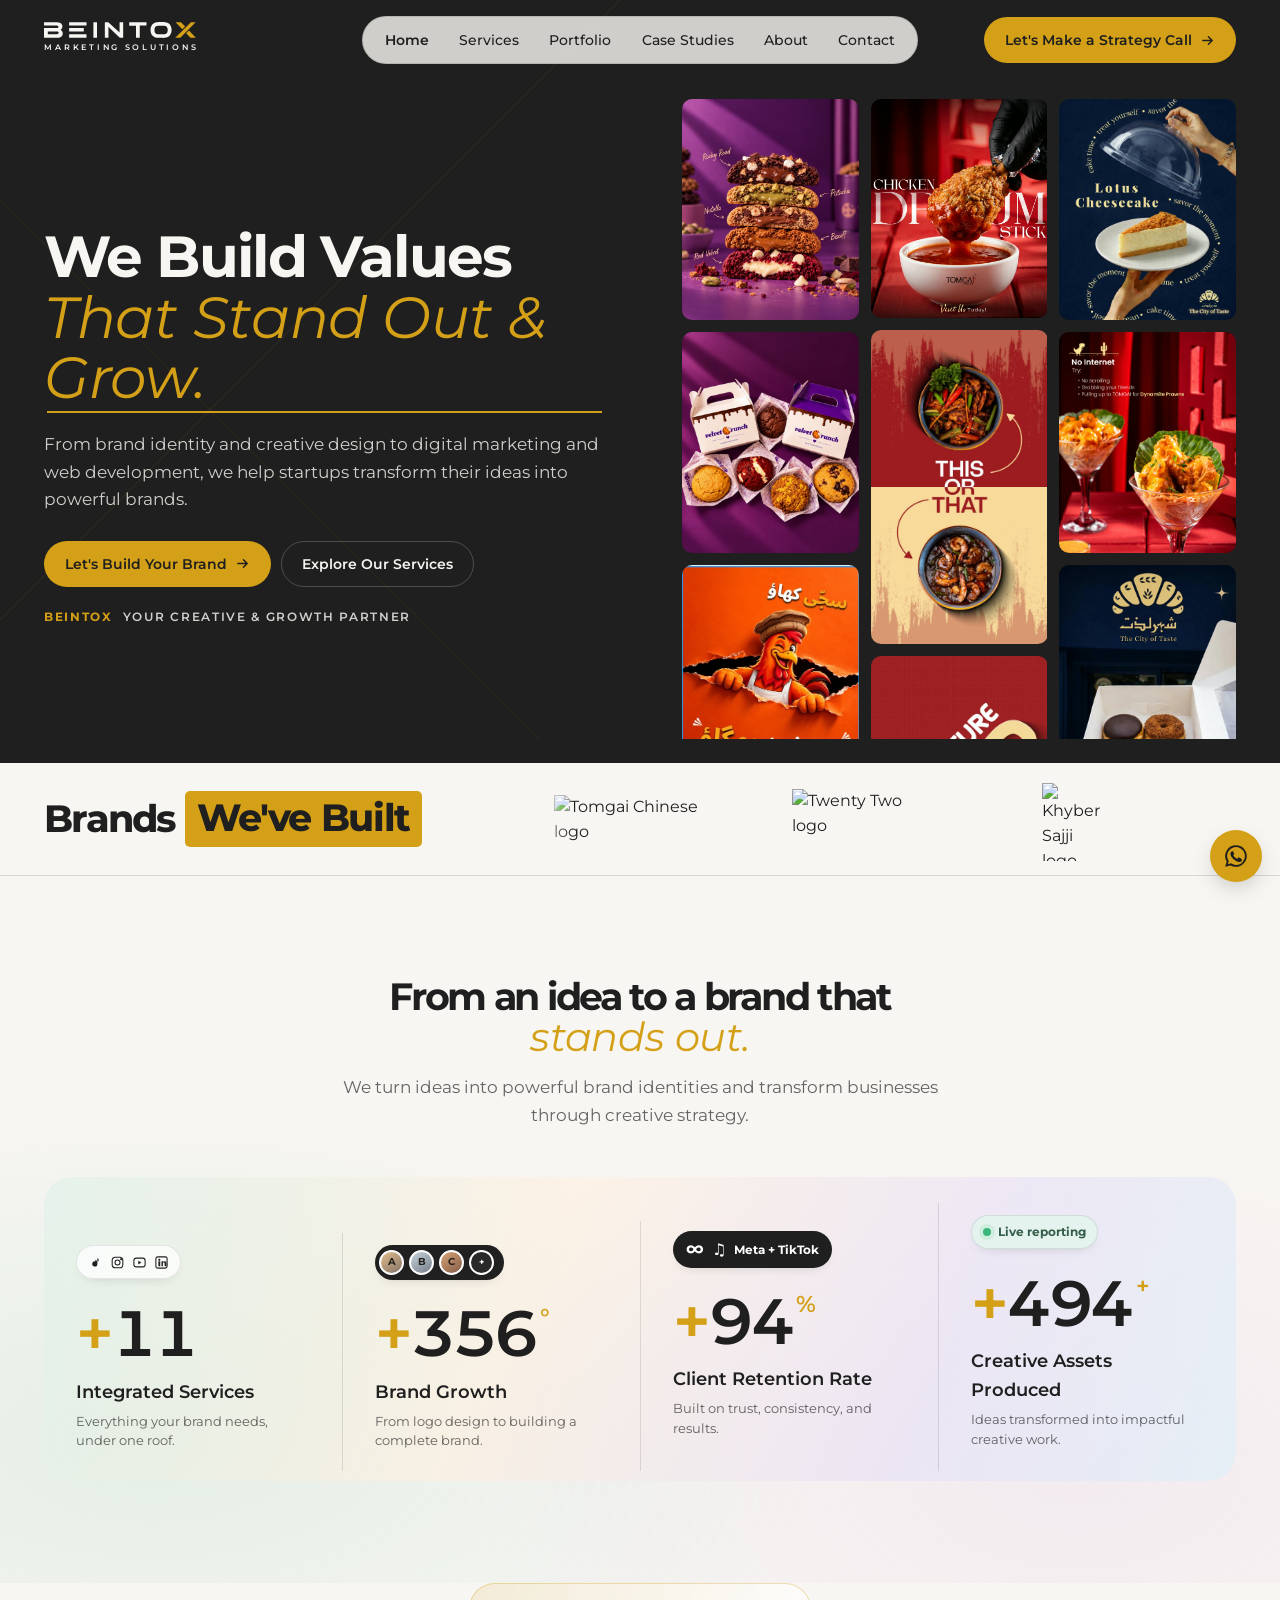
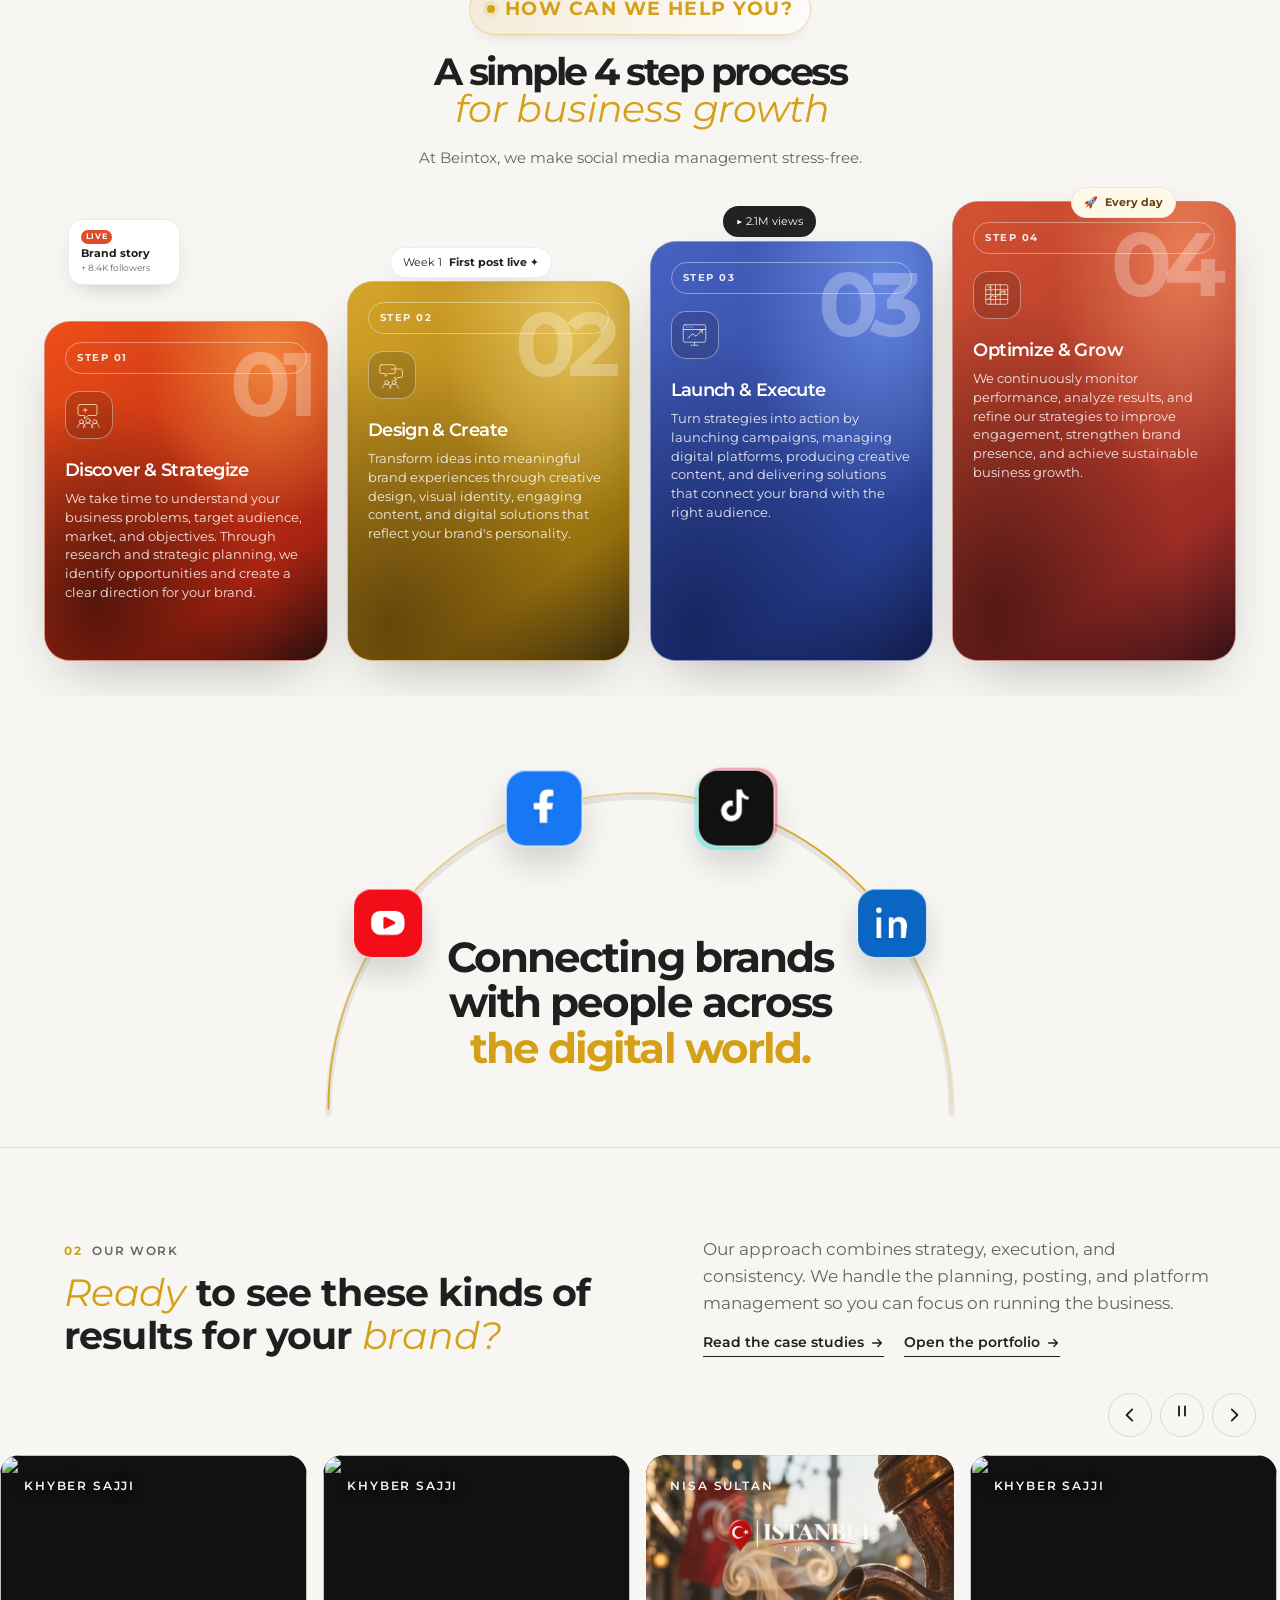
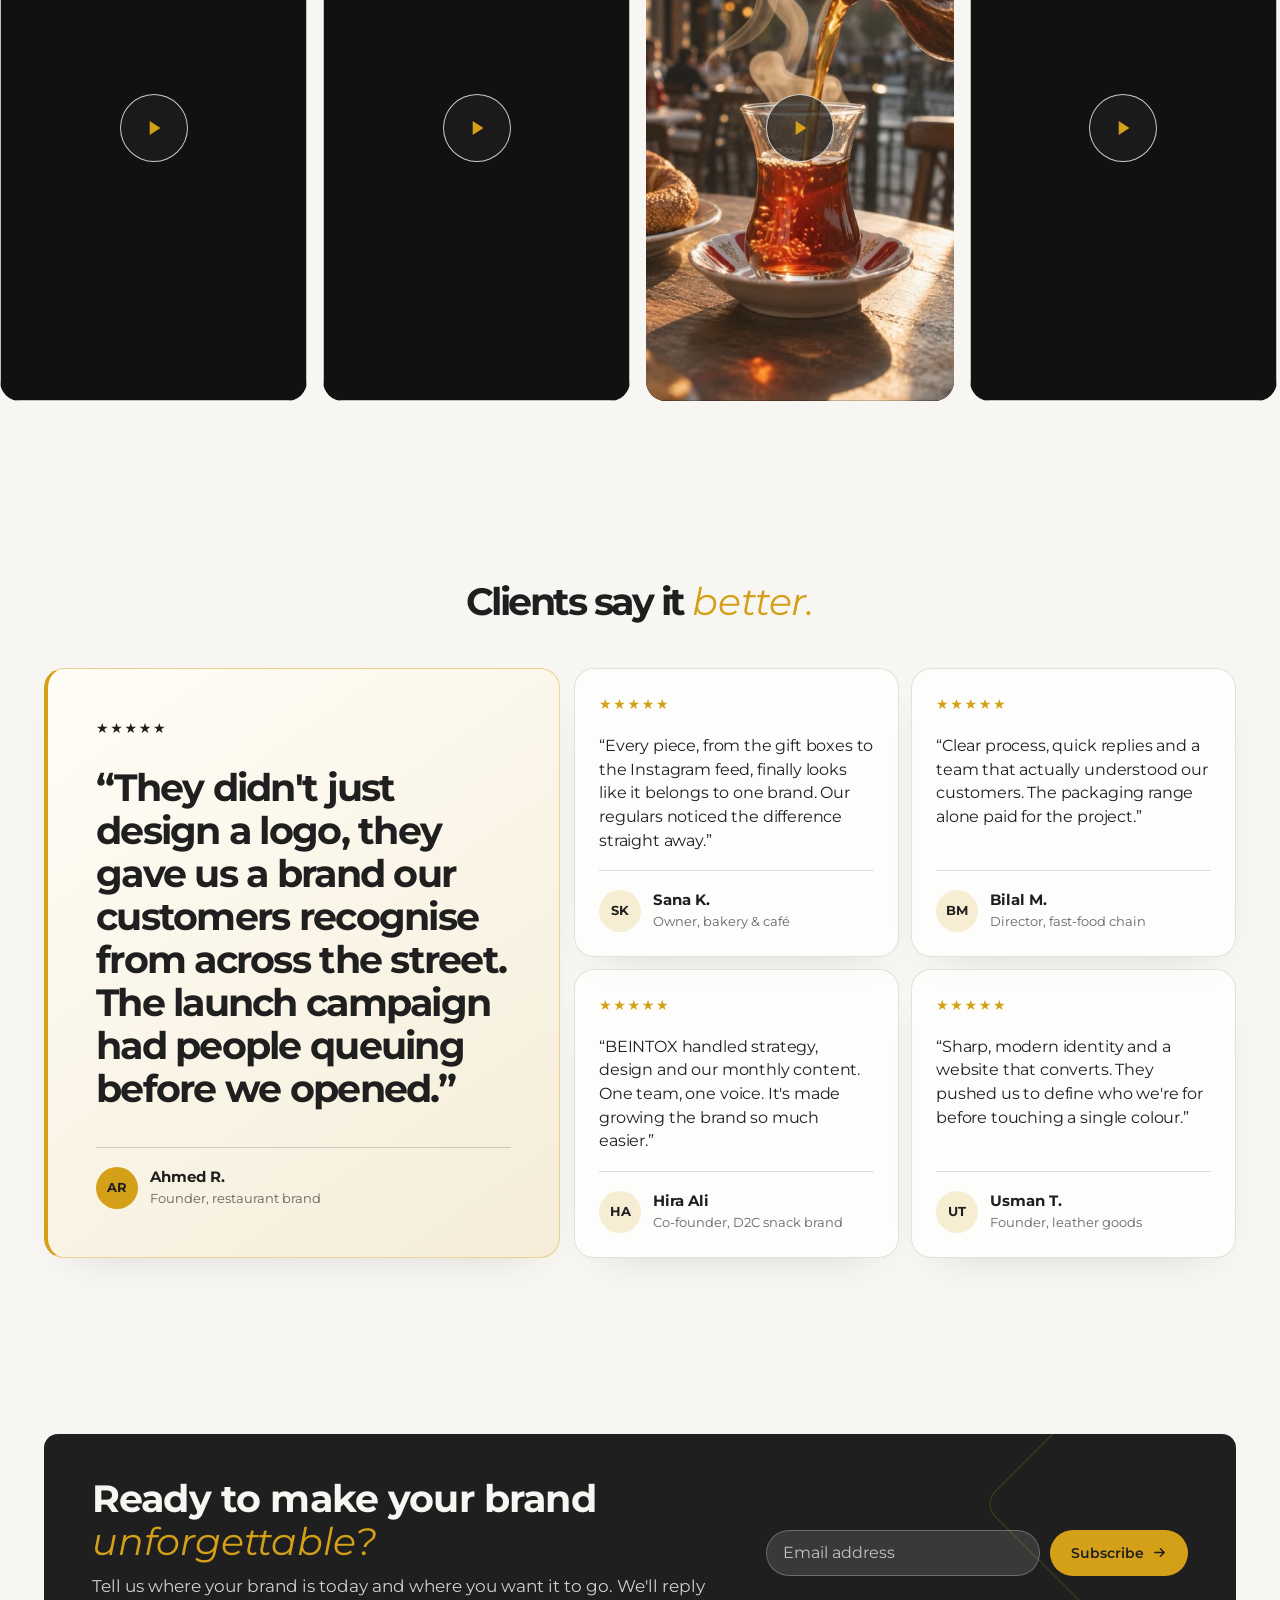
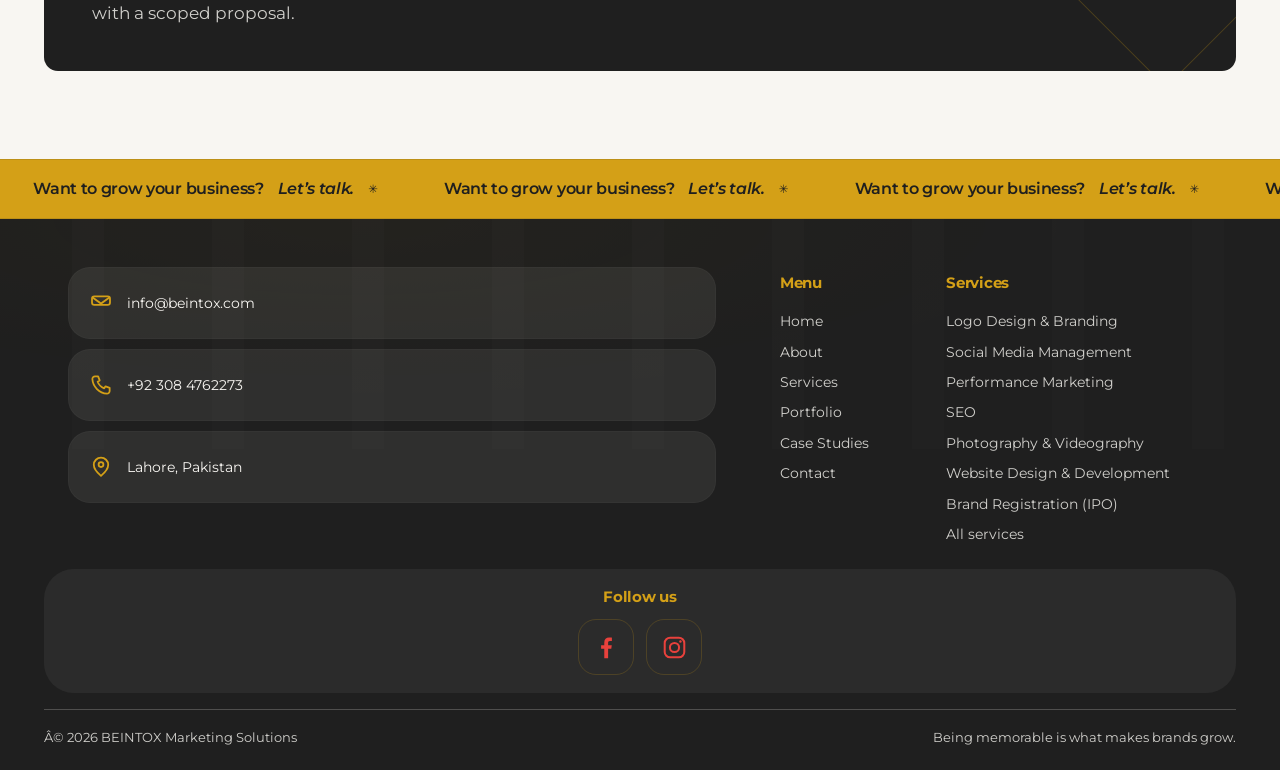
==== index.html @ c5acc2b5 "Align work reel heading and remove side clipping" ====
<!doctype html>
<html lang="en">
<head>
<meta charset="utf-8">
<meta name="viewport" content="width=device-width, initial-scale=1">
<title>BEINTOX: Branding &amp; Digital Marketing Agency | Social Media, SEO, Web</title>
<meta name="description" content="BEINTOX offers logo design and branding, social media management, performance marketing, SEO, photography and videography, website design and development, and brand registration.">
<meta name="theme-color" content="#1F1F1F">
<meta property="og:type" content="website">
<meta property="og:site_name" content="BEINTOX Marketing Solutions">
<meta property="og:title" content="BEINTOX: Branding &amp; Digital Marketing Agency | Social Media, SEO, Web">
<meta property="og:description" content="BEINTOX offers logo design and branding, social media management, performance marketing, SEO, photography and videography, website design and development, and brand registration.">
<meta name="twitter:card" content="summary_large_image">
<link rel="icon" href="assets/img/favicon.svg" type="image/svg+xml">
<link rel="preconnect" href="https://fonts.googleapis.com">
<link rel="preconnect" href="https://fonts.gstatic.com" crossorigin>
<link rel="stylesheet" href="https://fonts.googleapis.com/css2?family=Montserrat:wght@400;500;600;700&display=swap">
<link rel="stylesheet" href="assets/css/style.css?v=brands-heading-spacing-v1-testimonials-ivory-v1-work-reel-edge-v1">
<script>document.documentElement.classList.add("js")</script>
<script type="application/ld+json">{"@context": "https://schema.org", "@type": "ProfessionalService", "name": "BEINTOX Marketing Solutions", "description": "Logo design, social media management and digital marketing services.", "email": "info@beintox.com", "telephone": "+923084762273", "address": {"@type": "PostalAddress", "addressCountry": "PK"}, "sameAs": ["https://instagram.com/beintox"], "makesOffer": [{"@type": "Offer", "itemOffered": {"@type": "Service", "name": "Logo Design & Branding"}}, {"@type": "Offer", "itemOffered": {"@type": "Service", "name": "Social Media Management"}}, {"@type": "Offer", "itemOffered": {"@type": "Service", "name": "Performance Marketing"}}, {"@type": "Offer", "itemOffered": {"@type": "Service", "name": "SEO"}}, {"@type": "Offer", "itemOffered": {"@type": "Service", "name": "Photography & Videography"}}, {"@type": "Offer", "itemOffered": {"@type": "Service", "name": "Website Design & Development"}}, {"@type": "Offer", "itemOffered": {"@type": "Service", "name": "Brand Registration (IPO)"}}]}</script>
</head>
<body>
<svg width="0" height="0" style="position:absolute" aria-hidden="true"><defs><linearGradient id="bxg" x1="830" y1="100" x2="968" y2="0" gradientUnits="userSpaceOnUse"><stop offset="0" stop-color="#D4A017"/><stop offset=".35" stop-color="#D4A017"/><stop offset=".55" stop-color="#D4A017"/><stop offset="1" stop-color="#D4A017"/></linearGradient></defs></svg>
<a class="skip" href="#main">Skip to content</a>
<header class="nav"><div class="wrap">
  <a href="/" aria-label="BEINTOX home"><span class="logo logo--light"><svg viewBox="0 0 968 182" role="img" aria-label="BEINTOX Marketing Solutions"><g class="logo__adaptive"><path d="M87.84 76.57C86.23 76.99 84.54 77.25 82.88 77.25C64.01 77.3 45.14 77.29 26.27 77.29C25.73 77.29 25.19 77.18 24.34 77.08L24.34 59.9C25.91 59.9 27.26 59.9 28.61 59.9C46.09 59.89 63.56 59.86 81.04 59.9C83.25 59.91 85.51 60.15 87.67 60.62C91.83 61.54 93.62 64.47 93.72 68.55C93.83 72.71 91.94 75.52 87.84 76.57M107.12 50.43C106.96 50.33 106.96 49.96 106.84 49.58C107.18 49.25 107.56 48.86 107.96 48.5C123.17 35.01 119.78 12.41 100.94 4.82C95.02 2.43 88.18 1.47 81.74 1.38C55.86 1.01 29.97 1.23 4.08 1.24C2.85 1.24 1.62 1.37 .23 1.44L.23 22.39C1.58 22.46 2.54 22.56 3.51 22.56C27.99 22.52 52.48 22.45 76.97 22.46C80.16 22.46 83.41 22.63 86.55 23.2C90.55 23.93 92.46 26.76 92.4 30.75C92.35 34.71 90.44 37.44 86.4 38.18C84.09 38.6 81.69 38.79 79.33 38.8C54.57 38.86 29.8 38.86 5.03 38.88C3.41 38.88 1.78 38.88 .08 38.88L.08 100.76C1.53 100.85 2.76 100.98 3.98 100.98C30.98 100.99 57.99 101.01 84.99 100.93C88.47 100.92 92.02 100.7 95.41 100C107.05 97.61 115.95 91.79 118.73 79.43C121.47 67.22 117.75 57.4 107.12 50.43ZM785.91 64.32C783.36 71.67 778.25 76.97 770.45 77.26C754.13 77.86 737.76 77.87 721.44 77.33C713.34 77.05 707.86 71.85 705.28 64.1C702.41 55.48 702.44 46.72 705.09 38.12C707.83 29.22 714.92 24.19 725.14 23.76C731.99 23.47 738.85 23.71 745.71 23.71C752.56 23.7 759.43 23.45 766.27 23.76C777.64 24.28 784.7 30.45 786.98 41.57C788.55 49.22 788.49 56.86 785.91 64.32M812.63 48.09C811.81 21.2 797.61 4.33 771.46 1.73C754.31 .03 736.8 .61 719.54 1.65C705.45 2.51 693.58 9.06 685.86 21.59C678.95 32.8 677.73 45.21 678.72 57.94C680.58 81.75 694.94 97.44 718.55 100.47C727.34 101.6 736.4 100.65 745.34 100.65C745.34 100.75 745.34 100.84 745.34 100.94C753.58 100.94 761.86 101.41 770.07 100.85C791.03 99.41 806.2 87.07 810.75 67.59C812.23 61.28 812.83 54.58 812.63 48.09ZM481.19 66.45C479.88 65.39 479.11 64.84 478.42 64.21C456.71 44.25 435.01 24.27 413.27 4.34C411.96 3.15 410.39 1.48 408.88 1.42C401.81 1.11 394.72 1.28 387.48 1.28L387.48 100.68L410.51 100.68L410.51 30.58C412.94 32.85 414.64 34.43 416.32 36.03C438.05 56.79 459.77 77.56 481.52 98.3C482.6 99.33 483.93 100.77 485.19 100.82C491.54 101.08 497.91 100.94 504.27 100.94L504.27 1.59L481.19 1.59ZM542.62 23.15H585.75V100.81H609.78V22.93H652.61V1.53H542.62ZM159.89 77.56h110.59v23.06H159.89zM160.07 1.44h110.62v21.39H160.07zM314.61 1.47h23.1v99.22h-23.1zM160.05 38.44h93.35v21.6H160.05z" fill="currentColor"/><text class="logo__sub" x="2" y="178" textLength="964" lengthAdjust="spacing">MARKETING SOLUTIONS</text></g><path d="M835.75 99.75H868.25L965.75 1.5H935.75Z" fill="url(#bxg)"/><path d="M838.25 1.5H872L899.5 29.25L880.75 46.5Z" fill="url(#bxg)"/><path d="M905 71.5L923.25 54.25L967 99.75H933.25Z" fill="url(#bxg)"/></svg></span></a>
  <ul class="nav__links" id="nav-links"><li><a href="index.html" aria-current="page">Home</a></li><li><a href="services.html">Services</a></li><li><a href="portfolio.html">Portfolio</a></li><li><a href="case-studies.html">Case Studies</a></li><li><a href="about.html">About</a></li><li><a href="contact.html">Contact</a></li></ul>
  <a class="btn btn--gold nav__cta" href="contact.html">Let's Make a Strategy Call <svg viewBox="0 0 16 16" fill="none" aria-hidden="true"><path d="M3 8h10M9 4l4 4-4 4" stroke="currentColor" stroke-width="1.6" stroke-linecap="round" stroke-linejoin="round"/></svg></a>
  <button class="nav__toggle" type="button" aria-label="Menu" aria-expanded="false" aria-controls="nav-links"><svg viewBox="0 0 18 18" fill="none" aria-hidden="true"><path d="M2 5h14M2 9h14M2 13h14" stroke="currentColor" stroke-width="1.6" stroke-linecap="round"/></svg></button>
</div></header>
<main id="main">

<section class="hero"><div class="wrap">
  <div class="hero__copy">
    <h1 class="h1">We Build Values<br><em>That Stand Out &amp; Grow.</em></h1>
    <p class="lead">From brand identity and creative design to digital marketing and web development, we help startups transform their ideas into powerful brands.</p>
    <div class="btns"><a class="btn btn--gold rv" style="--i:3" href="contact.html">Let's Build Your Brand <svg viewBox="0 0 16 16" fill="none" aria-hidden="true"><path d="M3 8h10M9 4l4 4-4 4" stroke="currentColor" stroke-width="1.6" stroke-linecap="round" stroke-linejoin="round"/></svg></a><a class="btn btn--ghost" href="services.html">Explore Our Services</a></div>
    <span class="eyebrow hero__signature"><b>BEINTOX</b> Your creative &amp; growth partner</span>
  </div>
  <div class="hero__wall" aria-label="Creatives designed by BEINTOX"><div class="wall__col" style="--dur:64s"><div class="wall__track"><a class="wall__item" href="portfolio.html#tomgai"><img src="assets/img/tomgai/home-creative-01.jpg" alt="Tomgai creative by BEINTOX" width="1121" height="1402" fetchpriority="high" decoding="async"><span>Tomgai</span></a><a class="wall__item" href="portfolio.html#twenty-two"><img src="assets/img/twentytwo/home-creative-02.jpg" alt="Twenty Two creative by BEINTOX" width="1092" height="1364" fetchpriority="high" decoding="async"><span>Twenty Two</span></a><a class="wall__item" href="portfolio.html#shehar-e-lazzat"><img src="assets/img/shehar/home-creative-03.jpg" alt="Shehar-e-Lazzat creative by BEINTOX" width="442" height="555" fetchpriority="high" decoding="async"><span>Shehar-e-Lazzat</span></a><a class="wall__item" href="portfolio.html#khyber-sajji"><img src="assets/img/khyber/home-creative-04.jpg" alt="Khyber Sajji creative by BEINTOX" width="1254" height="1254" loading="lazy" decoding="async"><span>Khyber Sajji</span></a><a class="wall__item" href="portfolio.html#tomgai"><img src="assets/img/tomgai/home-creative-05.jpg" alt="Tomgai creative by BEINTOX" width="1280" height="1600" loading="lazy" decoding="async"><span>Tomgai</span></a><a class="wall__item" href="portfolio.html#twenty-two"><img src="assets/img/twentytwo/home-creative-06.jpg" alt="Twenty Two creative by BEINTOX" width="1280" height="1600" loading="lazy" decoding="async"><span>Twenty Two</span></a><a class="wall__item" href="portfolio.html#twenty-two"><img src="assets/img/twentytwo/home-creative-07.jpg" alt="Twenty Two creative by BEINTOX" width="1280" height="1600" loading="lazy" decoding="async"><span>Twenty Two</span></a><a class="wall__item" href="portfolio.html#khyber-sajji"><img src="assets/img/khyber/home-creative-08.jpg" alt="Khyber Sajji creative by BEINTOX" width="1600" height="1600" loading="lazy" decoding="async"><span>Khyber Sajji</span></a><a class="wall__item" href="portfolio.html#shehar-e-lazzat"><img src="assets/img/shehar/home-creative-09.jpg" alt="Shehar-e-Lazzat creative by BEINTOX" width="1280" height="1600" loading="lazy" decoding="async"><span>Shehar-e-Lazzat</span></a><a class="wall__item" href="portfolio.html#tomgai" tabindex="-1" aria-hidden="true"><img src="assets/img/tomgai/home-creative-01.jpg" alt="Tomgai creative by BEINTOX" width="1121" height="1402" loading="lazy" decoding="async"><span>Tomgai</span></a><a class="wall__item" href="portfolio.html#twenty-two" tabindex="-1" aria-hidden="true"><img src="assets/img/twentytwo/home-creative-02.jpg" alt="Twenty Two creative by BEINTOX" width="1092" height="1364" loading="lazy" decoding="async"><span>Twenty Two</span></a><a class="wall__item" href="portfolio.html#shehar-e-lazzat" tabindex="-1" aria-hidden="true"><img src="assets/img/shehar/home-creative-03.jpg" alt="Shehar-e-Lazzat creative by BEINTOX" width="442" height="555" loading="lazy" decoding="async"><span>Shehar-e-Lazzat</span></a><a class="wall__item" href="portfolio.html#khyber-sajji" tabindex="-1" aria-hidden="true"><img src="assets/img/khyber/home-creative-04.jpg" alt="Khyber Sajji creative by BEINTOX" width="1254" height="1254" loading="lazy" decoding="async"><span>Khyber Sajji</span></a><a class="wall__item" href="portfolio.html#tomgai" tabindex="-1" aria-hidden="true"><img src="assets/img/tomgai/home-creative-05.jpg" alt="Tomgai creative by BEINTOX" width="1280" height="1600" loading="lazy" decoding="async"><span>Tomgai</span></a><a class="wall__item" href="portfolio.html#twenty-two" tabindex="-1" aria-hidden="true"><img src="assets/img/twentytwo/home-creative-06.jpg" alt="Twenty Two creative by BEINTOX" width="1280" height="1600" loading="lazy" decoding="async"><span>Twenty Two</span></a><a class="wall__item" href="portfolio.html#twenty-two" tabindex="-1" aria-hidden="true"><img src="assets/img/twentytwo/home-creative-07.jpg" alt="Twenty Two creative by BEINTOX" width="1280" height="1600" loading="lazy" decoding="async"><span>Twenty Two</span></a><a class="wall__item" href="portfolio.html#khyber-sajji" tabindex="-1" aria-hidden="true"><img src="assets/img/khyber/home-creative-08.jpg" alt="Khyber Sajji creative by BEINTOX" width="1600" height="1600" loading="lazy" decoding="async"><span>Khyber Sajji</span></a><a class="wall__item" href="portfolio.html#shehar-e-lazzat" tabindex="-1" aria-hidden="true"><img src="assets/img/shehar/home-creative-09.jpg" alt="Shehar-e-Lazzat creative by BEINTOX" width="1280" height="1600" loading="lazy" decoding="async"><span>Shehar-e-Lazzat</span></a></div></div><div class="wall__col wall__col--down" style="--dur:76s"><div class="wall__track"><a class="wall__item" href="portfolio.html#tomgai"><img src="assets/img/tomgai/home-creative-10.jpg" alt="Tomgai creative by BEINTOX" width="1288" height="1598" fetchpriority="high" decoding="async"><span>Tomgai</span></a><a class="wall__item" href="portfolio.html#shehar-e-lazzat"><img src="assets/img/shehar/home-creative-11.jpg" alt="Shehar-e-Lazzat creative by BEINTOX" width="900" height="1600" fetchpriority="high" decoding="async"><span>Shehar-e-Lazzat</span></a><a class="wall__item" href="portfolio.html#khyber-sajji"><img src="assets/img/khyber/home-creative-12.jpg" alt="Khyber Sajji creative by BEINTOX" width="900" height="1599" fetchpriority="high" decoding="async"><span>Khyber Sajji</span></a><a class="wall__item" href="portfolio.html#khyber-sajji"><img src="assets/img/khyber/home-creative-13.jpg" alt="Khyber Sajji creative by BEINTOX" width="1279" height="1600" loading="lazy" decoding="async"><span>Khyber Sajji</span></a><a class="wall__item" href="portfolio.html#shehar-e-lazzat"><img src="assets/img/shehar/home-creative-14.jpg" alt="Shehar-e-Lazzat creative by BEINTOX" width="1279" height="1600" loading="lazy" decoding="async"><span>Shehar-e-Lazzat</span></a><a class="wall__item" href="portfolio.html#tomgai"><img src="assets/img/tomgai/home-creative-15.jpg" alt="Tomgai creative by BEINTOX" width="970" height="400" loading="lazy" decoding="async"><span>Tomgai</span></a><a class="wall__item" href="portfolio.html#twenty-two"><img src="assets/img/twentytwo/home-creative-16.jpg" alt="Twenty Two creative by BEINTOX" width="853" height="1280" loading="lazy" decoding="async"><span>Twenty Two</span></a><a class="wall__item" href="portfolio.html#khyber-sajji"><img src="assets/img/khyber/home-creative-17.jpg" alt="Khyber Sajji creative by BEINTOX" width="1024" height="1280" loading="lazy" decoding="async"><span>Khyber Sajji</span></a><a class="wall__item" href="portfolio.html#shehar-e-lazzat"><img src="assets/img/shehar/home-creative-18.jpg" alt="Shehar-e-Lazzat creative by BEINTOX" width="1024" height="1280" loading="lazy" decoding="async"><span>Shehar-e-Lazzat</span></a><a class="wall__item" href="portfolio.html#tomgai" tabindex="-1" aria-hidden="true"><img src="assets/img/tomgai/home-creative-10.jpg" alt="Tomgai creative by BEINTOX" width="1288" height="1598" loading="lazy" decoding="async"><span>Tomgai</span></a><a class="wall__item" href="portfolio.html#shehar-e-lazzat" tabindex="-1" aria-hidden="true"><img src="assets/img/shehar/home-creative-11.jpg" alt="Shehar-e-Lazzat creative by BEINTOX" width="900" height="1600" loading="lazy" decoding="async"><span>Shehar-e-Lazzat</span></a><a class="wall__item" href="portfolio.html#khyber-sajji" tabindex="-1" aria-hidden="true"><img src="assets/img/khyber/home-creative-12.jpg" alt="Khyber Sajji creative by BEINTOX" width="900" height="1599" loading="lazy" decoding="async"><span>Khyber Sajji</span></a><a class="wall__item" href="portfolio.html#khyber-sajji" tabindex="-1" aria-hidden="true"><img src="assets/img/khyber/home-creative-13.jpg" alt="Khyber Sajji creative by BEINTOX" width="1279" height="1600" loading="lazy" decoding="async"><span>Khyber Sajji</span></a><a class="wall__item" href="portfolio.html#shehar-e-lazzat" tabindex="-1" aria-hidden="true"><img src="assets/img/shehar/home-creative-14.jpg" alt="Shehar-e-Lazzat creative by BEINTOX" width="1279" height="1600" loading="lazy" decoding="async"><span>Shehar-e-Lazzat</span></a><a class="wall__item" href="portfolio.html#tomgai" tabindex="-1" aria-hidden="true"><img src="assets/img/tomgai/home-creative-15.jpg" alt="Tomgai creative by BEINTOX" width="970" height="400" loading="lazy" decoding="async"><span>Tomgai</span></a><a class="wall__item" href="portfolio.html#twenty-two" tabindex="-1" aria-hidden="true"><img src="assets/img/twentytwo/home-creative-16.jpg" alt="Twenty Two creative by BEINTOX" width="853" height="1280" loading="lazy" decoding="async"><span>Twenty Two</span></a><a class="wall__item" href="portfolio.html#khyber-sajji" tabindex="-1" aria-hidden="true"><img src="assets/img/khyber/home-creative-17.jpg" alt="Khyber Sajji creative by BEINTOX" width="1024" height="1280" loading="lazy" decoding="async"><span>Khyber Sajji</span></a><a class="wall__item" href="portfolio.html#shehar-e-lazzat" tabindex="-1" aria-hidden="true"><img src="assets/img/shehar/home-creative-18.jpg" alt="Shehar-e-Lazzat creative by BEINTOX" width="1024" height="1280" loading="lazy" decoding="async"><span>Shehar-e-Lazzat</span></a></div></div><div class="wall__col" style="--dur:58s"><div class="wall__track"><a class="wall__item" href="portfolio.html#tomgai"><img src="assets/img/tomgai/home-creative-19.jpg" alt="Tomgai creative by BEINTOX" width="1024" height="1280" fetchpriority="high" decoding="async"><span>Tomgai</span></a><a class="wall__item" href="portfolio.html#tomgai"><img src="assets/img/tomgai/home-creative-20.jpg" alt="Tomgai creative by BEINTOX" width="1024" height="1280" fetchpriority="high" decoding="async"><span>Tomgai</span></a><a class="wall__item" href="portfolio.html#twenty-two"><img src="assets/img/twentytwo/home-creative-21.jpg" alt="Twenty Two creative by BEINTOX" width="1024" height="1280" fetchpriority="high" decoding="async"><span>Twenty Two</span></a><a class="wall__item" href="portfolio.html#shehar-e-lazzat"><img src="assets/img/shehar/home-creative-22.jpg" alt="Shehar-e-Lazzat creative by BEINTOX" width="1024" height="1279" loading="lazy" decoding="async"><span>Shehar-e-Lazzat</span></a><a class="wall__item" href="portfolio.html#khyber-sajji"><img src="assets/img/khyber/home-creative-23.jpg" alt="Khyber Sajji creative by BEINTOX" width="1024" height="1280" loading="lazy" decoding="async"><span>Khyber Sajji</span></a><a class="wall__item" href="portfolio.html#tomgai"><img src="assets/img/tomgai/home-creative-24.jpg" alt="Tomgai creative by BEINTOX" width="1080" height="1350" loading="lazy" decoding="async"><span>Tomgai</span></a><a class="wall__item" href="portfolio.html#twenty-two"><img src="assets/img/twentytwo/home-creative-25.jpg" alt="Twenty Two creative by BEINTOX" width="1600" height="709" loading="lazy" decoding="async"><span>Twenty Two</span></a><a class="wall__item" href="portfolio.html#twenty-two"><img src="assets/img/twentytwo/home-creative-26.jpg" alt="Twenty Two creative by BEINTOX" width="1024" height="1536" loading="lazy" decoding="async"><span>Twenty Two</span></a><a class="wall__item" href="portfolio.html#tomgai" tabindex="-1" aria-hidden="true"><img src="assets/img/tomgai/home-creative-19.jpg" alt="Tomgai creative by BEINTOX" width="1024" height="1280" loading="lazy" decoding="async"><span>Tomgai</span></a><a class="wall__item" href="portfolio.html#tomgai" tabindex="-1" aria-hidden="true"><img src="assets/img/tomgai/home-creative-20.jpg" alt="Tomgai creative by BEINTOX" width="1024" height="1280" loading="lazy" decoding="async"><span>Tomgai</span></a><a class="wall__item" href="portfolio.html#twenty-two" tabindex="-1" aria-hidden="true"><img src="assets/img/twentytwo/home-creative-21.jpg" alt="Twenty Two creative by BEINTOX" width="1024" height="1280" loading="lazy" decoding="async"><span>Twenty Two</span></a><a class="wall__item" href="portfolio.html#shehar-e-lazzat" tabindex="-1" aria-hidden="true"><img src="assets/img/shehar/home-creative-22.jpg" alt="Shehar-e-Lazzat creative by BEINTOX" width="1024" height="1279" loading="lazy" decoding="async"><span>Shehar-e-Lazzat</span></a><a class="wall__item" href="portfolio.html#khyber-sajji" tabindex="-1" aria-hidden="true"><img src="assets/img/khyber/home-creative-23.jpg" alt="Khyber Sajji creative by BEINTOX" width="1024" height="1280" loading="lazy" decoding="async"><span>Khyber Sajji</span></a><a class="wall__item" href="portfolio.html#tomgai" tabindex="-1" aria-hidden="true"><img src="assets/img/tomgai/home-creative-24.jpg" alt="Tomgai creative by BEINTOX" width="1080" height="1350" loading="lazy" decoding="async"><span>Tomgai</span></a><a class="wall__item" href="portfolio.html#twenty-two" tabindex="-1" aria-hidden="true"><img src="assets/img/twentytwo/home-creative-25.jpg" alt="Twenty Two creative by BEINTOX" width="1600" height="709" loading="lazy" decoding="async"><span>Twenty Two</span></a><a class="wall__item" href="portfolio.html#twenty-two" tabindex="-1" aria-hidden="true"><img src="assets/img/twentytwo/home-creative-26.jpg" alt="Twenty Two creative by BEINTOX" width="1024" height="1536" loading="lazy" decoding="async"><span>Twenty Two</span></a></div></div></div>
</div></section>

<section class="clients" aria-label="Clients"><div class="wrap">
  <h2 class="clients__label"><span>Brands</span><strong>We've Built</strong></h2>
  <div class="marquee"><div class="marquee__track"><a href="portfolio.html#tomgai" class="logo-s" aria-label="Tomgai Chinese"><img src="assets/img/logos/tomgai.png" alt="Tomgai Chinese logo" width="891" height="263" loading="lazy" decoding="async"></a><a href="portfolio.html#twenty-two" class="logo-s" aria-label="Twenty Two"><img src="assets/img/logos/twentytwo.png" alt="Twenty Two logo" width="753" height="364" loading="lazy" decoding="async"></a><a href="portfolio.html#khyber-sajji" class="logo-l" aria-label="Khyber Sajji"><img src="assets/img/logos/khyber.png" alt="Khyber Sajji logo" width="562" height="682" loading="lazy" decoding="async"></a><a href="portfolio.html#shehar-e-lazzat" class="logo-l" aria-label="Shehar-e-Lazzat"><img src="assets/img/logos/shehar.png" alt="Shehar-e-Lazzat logo" width="707" height="631" loading="lazy" decoding="async"></a><span class="logo-xl" role="img" aria-label="Velvet Crunch"><img src="assets/img/logos/velvetcrunch.png" alt="Velvet Crunch logo" width="700" height="699" loading="lazy" decoding="async"></span><span class="logo-l" role="img" aria-label="Leatherifyy"><img src="assets/img/logos/leatherifyy.png" alt="Leatherifyy logo" width="800" height="501" loading="lazy" decoding="async"></span><a href="portfolio.html#tomgai" class="logo-s" aria-label="Tomgai Chinese"><img src="assets/img/logos/tomgai.png" alt="Tomgai Chinese logo" width="891" height="263" loading="lazy" decoding="async"></a><a href="portfolio.html#twenty-two" class="logo-s" aria-label="Twenty Two"><img src="assets/img/logos/twentytwo.png" alt="Twenty Two logo" width="753" height="364" loading="lazy" decoding="async"></a><a href="portfolio.html#khyber-sajji" class="logo-l" aria-label="Khyber Sajji"><img src="assets/img/logos/khyber.png" alt="Khyber Sajji logo" width="562" height="682" loading="lazy" decoding="async"></a><a href="portfolio.html#shehar-e-lazzat" class="logo-l" aria-label="Shehar-e-Lazzat"><img src="assets/img/logos/shehar.png" alt="Shehar-e-Lazzat logo" width="707" height="631" loading="lazy" decoding="async"></a><span class="logo-xl" role="img" aria-label="Velvet Crunch"><img src="assets/img/logos/velvetcrunch.png" alt="Velvet Crunch logo" width="700" height="699" loading="lazy" decoding="async"></span><span class="logo-l" role="img" aria-label="Leatherifyy"><img src="assets/img/logos/leatherifyy.png" alt="Leatherifyy logo" width="800" height="501" loading="lazy" decoding="async"></span><a tabindex="-1" aria-hidden="true" href="portfolio.html#tomgai" class="logo-s" aria-label="Tomgai Chinese"><img src="assets/img/logos/tomgai.png" alt="Tomgai Chinese logo" width="891" height="263" loading="lazy" decoding="async"></a><a tabindex="-1" aria-hidden="true" href="portfolio.html#twenty-two" class="logo-s" aria-label="Twenty Two"><img src="assets/img/logos/twentytwo.png" alt="Twenty Two logo" width="753" height="364" loading="lazy" decoding="async"></a><a tabindex="-1" aria-hidden="true" href="portfolio.html#khyber-sajji" class="logo-l" aria-label="Khyber Sajji"><img src="assets/img/logos/khyber.png" alt="Khyber Sajji logo" width="562" height="682" loading="lazy" decoding="async"></a><a tabindex="-1" aria-hidden="true" href="portfolio.html#shehar-e-lazzat" class="logo-l" aria-label="Shehar-e-Lazzat"><img src="assets/img/logos/shehar.png" alt="Shehar-e-Lazzat logo" width="707" height="631" loading="lazy" decoding="async"></a><span class="logo-xl" aria-hidden="true" aria-label="Velvet Crunch"><img src="assets/img/logos/velvetcrunch.png" alt="Velvet Crunch logo" width="700" height="699" loading="lazy" decoding="async"></span><span class="logo-l" aria-hidden="true" aria-label="Leatherifyy"><img src="assets/img/logos/leatherifyy.png" alt="Leatherifyy logo" width="800" height="501" loading="lazy" decoding="async"></span><a tabindex="-1" aria-hidden="true" href="portfolio.html#tomgai" class="logo-s" aria-label="Tomgai Chinese"><img src="assets/img/logos/tomgai.png" alt="Tomgai Chinese logo" width="891" height="263" loading="lazy" decoding="async"></a><a tabindex="-1" aria-hidden="true" href="portfolio.html#twenty-two" class="logo-s" aria-label="Twenty Two"><img src="assets/img/logos/twentytwo.png" alt="Twenty Two logo" width="753" height="364" loading="lazy" decoding="async"></a><a tabindex="-1" aria-hidden="true" href="portfolio.html#khyber-sajji" class="logo-l" aria-label="Khyber Sajji"><img src="assets/img/logos/khyber.png" alt="Khyber Sajji logo" width="562" height="682" loading="lazy" decoding="async"></a><a tabindex="-1" aria-hidden="true" href="portfolio.html#shehar-e-lazzat" class="logo-l" aria-label="Shehar-e-Lazzat"><img src="assets/img/logos/shehar.png" alt="Shehar-e-Lazzat logo" width="707" height="631" loading="lazy" decoding="async"></a><span class="logo-xl" aria-hidden="true" aria-label="Velvet Crunch"><img src="assets/img/logos/velvetcrunch.png" alt="Velvet Crunch logo" width="700" height="699" loading="lazy" decoding="async"></span><span class="logo-l" aria-hidden="true" aria-label="Leatherifyy"><img src="assets/img/logos/leatherifyy.png" alt="Leatherifyy logo" width="800" height="501" loading="lazy" decoding="async"></span></div></div>
</div></section>

<section class="kband"><div class="wrap">
  <div class="kband__intro">
    <h2 class="h2 rv" style="--i:0"><span class="kband__headline-main">From an idea to a brand that</span><em>stands out.</em></h2>
    <p class="lead rv" style="--i:1">We turn ideas into powerful brand identities and transform businesses through creative strategy.</p>
  </div>
  <div class="kpis" aria-label="BEINTOX results">
    <article class="kpi rv" style="--i:0"><div class="kpi__meta"><span class="kpi-badge kpi-badge--social" aria-label="TikTok, Instagram, YouTube and LinkedIn"><svg viewBox="0 0 24 24" aria-hidden="true"><path d="M15 3v11.2a4.1 4.1 0 1 1-3.2-4V7.1c1.1 1.6 2.7 2.6 5.2 2.8V6.5c-1.2-.3-2-1.2-2-2.4V3Z"/></svg><svg viewBox="0 0 24 24" aria-hidden="true"><rect x="3.5" y="3.5" width="17" height="17" rx="5"/><circle cx="12" cy="12" r="4"/><circle cx="17.7" cy="6.8" r=".8" class="fill"/></svg><svg viewBox="0 0 24 24" aria-hidden="true"><rect x="3" y="5" width="18" height="14" rx="4"/><path class="fill" d="m10 9 5 3-5 3z"/></svg><svg viewBox="0 0 24 24" aria-hidden="true"><rect x="3" y="3" width="18" height="18" rx="3"/><path class="fill" d="M7 10h3v8H7zm1.5-4a1.7 1.7 0 1 0 0 3.4 1.7 1.7 0 0 0 0-3.4M12 10h3v1.1c.5-.8 1.3-1.3 2.4-1.3 2.1 0 2.6 1.4 2.6 3.4V18h-3v-4.2c0-1-.1-1.8-1.2-1.8s-1.5.8-1.5 1.8V18H12z"/></svg></span></div><strong class="kpi__number"><span class="kpi__prefix">+</span><span data-count="11">11</span></strong><h3>Integrated Services</h3><p>Everything your brand needs, under one roof.</p></article>
    <article class="kpi rv" style="--i:1"><div class="kpi__meta"><span class="kpi-badge kpi-badge--people" aria-label="Brand growth"><i>A</i><i>B</i><i>C</i><b>+</b></span></div><strong class="kpi__number"><span class="kpi__prefix">+</span><span data-count="360">360</span><sup>&deg;</sup></strong><h3>Brand Growth</h3><p>From logo design to building a complete brand.</p></article>
    <article class="kpi rv" style="--i:2"><div class="kpi__meta"><span class="kpi-badge kpi-badge--platforms"><span class="kpi-badge__meta">&infin;</span><span class="kpi-badge__tiktok">&#9835;</span><b>Meta + TikTok</b></span></div><strong class="kpi__number"><span class="kpi__prefix">+</span><span data-count="95">95</span><sup>%</sup></strong><h3>Client Retention Rate</h3><p>Built on trust, consistency, and results.</p></article>
    <article class="kpi rv" style="--i:3"><div class="kpi__meta"><span class="kpi-badge kpi-badge--live"><i></i><b>Live reporting</b></span></div><strong class="kpi__number"><span class="kpi__prefix">+</span><span data-count="500">500</span><sup>+</sup></strong><h3>Creative Assets Produced</h3><p>Ideas transformed into impactful creative work.</p></article>
  </div>
</div></section>

<section class="sec home-process" aria-labelledby="home-process-title"><div class="wrap">
  <div class="home-process__intro">
    <span class="eyebrow home-process__eyebrow"><b>How can we help you?</b></span>
    <h2 class="h2" id="home-process-title"><span>A simple 4 step process</span><em>for business growth</em></h2>
    <p class="lead">At Beintox, we make social media management stress-free.</p>
  </div>
  <div class="process-stack" aria-label="Four-step process">
    <div class="process-stack__decor" aria-hidden="true"><span class="process-float process-float--preview"><i>LIVE</i><b>Brand story</b><small>&uarr; 8.4K followers</small></span><span class="process-float process-float--week">Week 1 <b>First post live &#10022;</b></span><span class="process-float process-float--views">&#9654; 2.1M views</span><span class="process-float process-float--rocket">&#128640; <b>Every day</b></span></div>
    <ol class="process-stack__deck">
      <li class="process-card is-current" data-process-step="0" aria-hidden="false"><span class="process-card__number" aria-hidden="true">01</span><span class="process-card__label">Step 01</span><span class="process-card__icon" aria-hidden="true"><svg viewBox="0 0 128 128"><path class="icon-accent" d="M28 22h60a8 8 0 0 1 8 8v28a8 8 0 0 1-8 8H61L46 78V66H28a8 8 0 0 1-8-8V30a8 8 0 0 1 8-8Z"/><path class="icon-accent" d="M49 36v16M41 44h16"/><circle class="icon-muted" cx="34" cy="91" r="8"/><circle class="icon-muted" cx="60" cy="87" r="9"/><circle class="icon-muted" cx="87" cy="91" r="8"/><path class="icon-muted" d="M19 113c1-11 7-16 15-16s14 5 15 16M41 116c1-13 8-20 19-20s18 7 19 20M75 113c1-11 7-16 15-16s14 5 15 16"/></svg></span><h3>Discover &amp; Strategize</h3><p>We take time to understand your business problems, target audience, market, and objectives. Through research and strategic planning, we identify opportunities and create a clear direction for your brand.</p><span class="process-card__micro" aria-hidden="true">Week 1 &middot; Audit</span></li>
      <li class="process-card" data-process-step="1" aria-hidden="false"><span class="process-card__number" aria-hidden="true">02</span><span class="process-card__label">Step 02</span><span class="process-card__icon" aria-hidden="true"><svg viewBox="0 0 128 128"><path class="icon-accent" d="M22 23h48a7 7 0 0 1 7 7v21a7 7 0 0 1-7 7H49L37 69V58H22a7 7 0 0 1-7-7V30a7 7 0 0 1 7-7ZM61 40h38a7 7 0 0 1 7 7v20a7 7 0 0 1-7 7H88L77 84V74h-4"/><circle class="icon-muted" cx="43" cy="94" r="8"/><circle class="icon-muted" cx="72" cy="94" r="8"/><path class="icon-muted" d="M26 116c1-11 7-16 17-16s16 5 17 16M55 116c1-11 7-16 17-16s16 5 17 16"/></svg></span><h3>Design &amp; Create</h3><p>Transform ideas into meaningful brand experiences through creative design, visual identity, engaging content, and digital solutions that reflect your brand's personality.</p><span class="process-card__micro" aria-hidden="true">&#10022; Concept approved</span></li>
      <li class="process-card" data-process-step="2" aria-hidden="false"><span class="process-card__number" aria-hidden="true">03</span><span class="process-card__label">Step 03</span><span class="process-card__icon" aria-hidden="true"><svg viewBox="0 0 128 128"><rect class="icon-muted" x="17" y="23" width="90" height="70" rx="8"/><path class="icon-accent" d="M17 42h90M31 32h1M41 32h1M52 32h1M36 76l18-17 14 10 25-25M81 44h12v12"/><path class="icon-muted" d="M48 105h28M62 93v12"/></svg></span><h3>Launch &amp; Execute</h3><p>Turn strategies into action by launching campaigns, managing digital platforms, producing creative content, and delivering solutions that connect your brand with the right audience.</p><span class="process-card__micro" aria-hidden="true">&#8599; Campaign live</span></li>
      <li class="process-card" data-process-step="3" aria-hidden="false"><span class="process-card__number" aria-hidden="true">04</span><span class="process-card__label">Step 04</span><span class="process-card__icon" aria-hidden="true"><svg viewBox="0 0 128 128"><rect class="icon-muted" x="19" y="23" width="88" height="78" rx="7"/><path class="icon-muted" d="M19 43h88M39 23v78M58 23v78M77 23v78M19 62h88M19 82h88"/><path class="icon-accent" d="m30 79 16-13 14 7 25-24 11 3M85 52l11-3-2 11"/><circle class="icon-accent" cx="35" cy="34" r="3"/></svg></span><h3>Optimize &amp; Grow</h3><p>We continuously monitor performance, analyze results, and refine our strategies to improve engagement, strengthen brand presence, and achieve sustainable business growth.</p><span class="process-card__micro" aria-hidden="true">&#9829; 4.8K reactions</span></li>
    </ol>
  </div>
</div></section>
<section class="social-orbit" aria-label="Social media channels">
  <span class="sr-only">Instagram, YouTube, Facebook, TikTok, and LinkedIn travel along a semicircular orbit.</span>
  <div class="wrap">
    <div class="social-orbit__scene" data-social-orbit>
      <svg class="social-orbit__svg" viewBox="0 0 1000 520" preserveAspectRatio="none" aria-hidden="true"><defs><linearGradient id="socialOrbitGold" x1="0" y1="0" x2="1" y2="1"><stop stop-color="#e8bd4d" stop-opacity=".16"/><stop offset=".5" stop-color="#d4a017"/><stop offset="1" stop-color="#f2d77c" stop-opacity=".5"/></linearGradient></defs><path class="social-orbit__rail-shadow" d="M90 470 A410 410 0 0 1 910 470"/><path class="social-orbit__rail" d="M90 470 A410 410 0 0 1 910 470"/></svg>
      <p class="social-orbit__message"><span>Connecting brands</span><span>with people across</span><em>the digital world.</em></p>
      <div class="social-orbit__nodes">
        <a class="social-orbit__node social-orbit__node--instagram" href="https://www.instagram.com/beintox/" target="_blank" rel="noopener noreferrer" aria-label="Visit BEINTOX on Instagram"><svg viewBox="0 0 24 24" aria-hidden="true"><rect x="3" y="3" width="18" height="18" rx="5"/><circle cx="12" cy="12" r="4"/><circle class="orbit-dot" cx="18" cy="6" r="1"/></svg></a>
        <span class="social-orbit__node social-orbit__node--youtube"><svg viewBox="0 0 24 24"><rect x="2" y="5" width="20" height="14" rx="5"/><path class="orbit-cutout" d="m10 9 6 3-6 3z"/></svg></span>
        <a class="social-orbit__node social-orbit__node--facebook" href="https://www.facebook.com/profile.php?id=61593967393059" target="_blank" rel="noopener noreferrer" aria-label="Visit BEINTOX on Facebook"><svg viewBox="0 0 24 24" aria-hidden="true"><path d="M14 21v-8h3l.5-4H14V7c0-1.2.4-2 2-2h1.7V1.4C17 1.2 15.8 1 14.4 1 11.5 1 9.5 2.8 9.5 6v3H6v4h3.5v8z"/></svg></a>
        <span class="social-orbit__node social-orbit__node--tiktok"><svg viewBox="0 0 24 24"><path d="M19.6 7.2a6.1 6.1 0 0 1-4-1.5v8.1a6.2 6.2 0 1 1-5.4-6.1v3.3a2.9 2.9 0 1 0 2.2 2.8V1h3.3c.2 2.2 1.8 4.1 4 4.5z"/></svg></span>
        <span class="social-orbit__node social-orbit__node--linkedin"><svg viewBox="0 0 24 24"><path d="M5 8.5H2V22h3zM3.5 2a1.8 1.8 0 1 0 0 3.6 1.8 1.8 0 0 0 0-3.6ZM22 14.2c0-4.1-2.2-6-5.1-6a4.4 4.4 0 0 0-4 2.2V8.5H10V22h3v-7.1c0-1.9.4-3.7 2.7-3.7s2.3 2.1 2.3 3.8V22h3z"/></svg></span>
      </div>
    </div>
  </div>
</section>
<script src="assets/js/social-orbit.js?v=34-social-orbit-v4" defer></script>


<section class="sec sec--white bt"><div class="wrap">
  <div class="head"><div><span class="eyebrow"><b>02</b> Our Work</span><h2 class="h2"><em>Ready</em> to see these kinds of results for your <em>brand?</em></h2></div><div class="head__aside"><p class="lead">Our approach combines strategy, execution, and consistency. We handle the planning, posting, and platform management so you can focus on running the business.</p><div class="btns" style="gap:20px"><a class="link" href="case-studies.html">Read the case studies <svg viewBox="0 0 16 16" fill="none" aria-hidden="true"><path d="M3 8h10M9 4l4 4-4 4" stroke="currentColor" stroke-width="1.6" stroke-linecap="round" stroke-linejoin="round"/></svg></a><a class="link" href="portfolio.html">Open the portfolio <svg viewBox="0 0 16 16" fill="none" aria-hidden="true"><path d="M3 8h10M9 4l4 4-4 4" stroke="currentColor" stroke-width="1.6" stroke-linecap="round" stroke-linejoin="round"/></svg></a></div></div></div>
</div>
<div class="work-reel" data-work-reel>
  <div class="work-reel__controls" aria-label="Video slider controls"><button type="button" data-work-prev aria-label="Previous video"><svg viewBox="0 0 16 16" fill="none" aria-hidden="true"><path d="M10 3L5 8l5 5" stroke="currentColor" stroke-width="1.6" stroke-linecap="round" stroke-linejoin="round"/></svg></button><button type="button" data-work-toggle aria-label="Pause video slider" aria-pressed="false"><span class="work-pause-icon"><svg viewBox="0 0 24 24" fill="none" aria-hidden="true"><path d="M8 6v12M16 6v12" stroke="currentColor" stroke-width="2.5" stroke-linecap="round"/></svg></span><span class="work-play-icon"><svg viewBox="0 0 24 24" fill="none" aria-hidden="true"><path d="M8 5.5v13l10-6.5-10-6.5Z" fill="currentColor"/></svg></span></button><button type="button" data-work-next aria-label="Next video"><svg viewBox="0 0 16 16" fill="none" aria-hidden="true"><path d="M6 3l5 5-5 5" stroke="currentColor" stroke-width="1.6" stroke-linecap="round" stroke-linejoin="round"/></svg></button></div>
  <div class="reel reel--work" aria-label="Selected video work"><div class="reel__track">
    <button class="rc rc--work" type="button" data-work-video="assets/videos/khyber-sajji-ai-reel-1.mp4" data-work-poster="assets/img/khyber/post-curtain.webp" aria-label="Play Khyber Sajji brand film"><img src="assets/img/khyber/post-curtain.webp" alt="" width="1080" height="1920" loading="lazy" decoding="async"><span class="rc__top"><span>Khyber Sajji</span></span><span class="work-play" aria-hidden="true"><svg viewBox="0 0 24 24" fill="none" aria-hidden="true"><path d="M8 5.5v13l10-6.5-10-6.5Z" fill="currentColor"/></svg></span></button>
    <button class="rc rc--work" type="button" data-work-video="assets/videos/khyber-sajji-ai-reel-2.mp4" data-work-poster="assets/img/khyber/post-lahore.webp" aria-label="Play Khyber Sajji brand film"><img src="assets/img/khyber/post-lahore.webp" alt="" width="1080" height="1920" loading="lazy" decoding="async"><span class="rc__top"><span>Khyber Sajji</span></span><span class="work-play" aria-hidden="true"><svg viewBox="0 0 24 24" fill="none" aria-hidden="true"><path d="M8 5.5v13l10-6.5-10-6.5Z" fill="currentColor"/></svg></span></button>
    <button class="rc rc--work" type="button" data-work-video="assets/videos/nisa-sultan-brand-film.mp4" data-work-poster="assets/img/posters/nisa-sultan-cover.jpeg" aria-label="Play Nisa Sultan brand film"><img src="assets/img/posters/nisa-sultan-cover.jpeg" alt="" width="1080" height="1920" loading="lazy" decoding="async"><span class="rc__top"><span>Nisa Sultan</span></span><span class="work-play" aria-hidden="true"><svg viewBox="0 0 24 24" fill="none" aria-hidden="true"><path d="M8 5.5v13l10-6.5-10-6.5Z" fill="currentColor"/></svg></span></button>
    <div class="rc rc--work rc--work-clone" aria-hidden="true"><img src="assets/img/khyber/post-curtain.webp" alt="" width="1080" height="1920" loading="lazy" decoding="async"><span class="rc__top"><span>Khyber Sajji</span></span><span class="work-play" aria-hidden="true"><svg viewBox="0 0 24 24" fill="none" aria-hidden="true"><path d="M8 5.5v13l10-6.5-10-6.5Z" fill="currentColor"/></svg></span></div>
    <div class="rc rc--work rc--work-clone" aria-hidden="true"><img src="assets/img/khyber/post-lahore.webp" alt="" width="1080" height="1920" loading="lazy" decoding="async"><span class="rc__top"><span>Khyber Sajji</span></span><span class="work-play" aria-hidden="true"><svg viewBox="0 0 24 24" fill="none" aria-hidden="true"><path d="M8 5.5v13l10-6.5-10-6.5Z" fill="currentColor"/></svg></span></div>
    <div class="rc rc--work rc--work-clone" aria-hidden="true"><img src="assets/img/posters/nisa-sultan-cover.jpeg" alt="" width="1080" height="1920" loading="lazy" decoding="async"><span class="rc__top"><span>Nisa Sultan</span></span><span class="work-play" aria-hidden="true"><svg viewBox="0 0 24 24" fill="none" aria-hidden="true"><path d="M8 5.5v13l10-6.5-10-6.5Z" fill="currentColor"/></svg></span></div>
  </div></div>
  <dialog class="work-lightbox" aria-label="Brand film player"><button class="work-lightbox__close" type="button" data-work-close aria-label="Close video"><svg viewBox="0 0 16 16" fill="none" aria-hidden="true"><path d="M3 3l10 10M13 3L3 13" stroke="currentColor" stroke-width="1.6" stroke-linecap="round"/></svg></button><video controls controlsList="nodownload" playsinline preload="none" aria-label="Selected brand film"></video></dialog>
</div>
</section>
<section class="sec tms tms--editorial" aria-labelledby="testimonials-title"><div class="wrap">
  <div class="tms__heading rv" style="--i:0"><h2 class="h2" id="testimonials-title">Clients say it <em>better.</em></h2></div>
  <div class="tms__layout" aria-label="Client testimonials">
    <figure class="tm tm--featured rv" style="--i:0"><span class="tm__stars" aria-label="5 out of 5">&#9733;&#9733;&#9733;&#9733;&#9733;</span><blockquote>&ldquo;They didn&#x27;t just design a logo, they gave us a brand our customers recognise from across the street. The launch campaign had people queuing before we opened.&rdquo;</blockquote><figcaption><span class="tm__av">AR</span><span><b>Ahmed R.</b><small>Founder, restaurant brand</small></span></figcaption></figure>
    <div class="tms__support">
      <figure class="tm rv" style="--i:1"><span class="tm__stars" aria-label="5 out of 5">&#9733;&#9733;&#9733;&#9733;&#9733;</span><blockquote>&ldquo;Every piece, from the gift boxes to the Instagram feed, finally looks like it belongs to one brand. Our regulars noticed the difference straight away.&rdquo;</blockquote><figcaption><span class="tm__av">SK</span><span><b>Sana K.</b><small>Owner, bakery &amp; caf&eacute;</small></span></figcaption></figure>
      <figure class="tm rv" style="--i:2"><span class="tm__stars" aria-label="5 out of 5">&#9733;&#9733;&#9733;&#9733;&#9733;</span><blockquote>&ldquo;Clear process, quick replies and a team that actually understood our customers. The packaging range alone paid for the project.&rdquo;</blockquote><figcaption><span class="tm__av">BM</span><span><b>Bilal M.</b><small>Director, fast-food chain</small></span></figcaption></figure>
      <figure class="tm rv" style="--i:3"><span class="tm__stars" aria-label="5 out of 5">&#9733;&#9733;&#9733;&#9733;&#9733;</span><blockquote>&ldquo;BEINTOX handled strategy, design and our monthly content. One team, one voice. It&#x27;s made growing the brand so much easier.&rdquo;</blockquote><figcaption><span class="tm__av">HA</span><span><b>Hira Ali</b><small>Co-founder, D2C snack brand</small></span></figcaption></figure>
      <figure class="tm rv" style="--i:4"><span class="tm__stars" aria-label="5 out of 5">&#9733;&#9733;&#9733;&#9733;&#9733;</span><blockquote>&ldquo;Sharp, modern identity and a website that converts. They pushed us to define who we&#x27;re for before touching a single colour.&rdquo;</blockquote><figcaption><span class="tm__av">UT</span><span><b>Usman T.</b><small>Founder, leather goods</small></span></figcaption></figure>
    </div>
  </div>
</div></section>
<section class="sec"><div class="wrap"><div class="cta">
  <div><h2 class="h2">Ready to make your brand <em>unforgettable?</em></h2><p class="lead">Tell us where your brand is today and where you want it to go. We'll reply with a scoped proposal.</p></div>
    <form class="subscribe-form" data-email="info@beintox.com">
    <label class="sr-only" for="newsletter-email">Email address</label>
    <input id="newsletter-email" name="email" type="email" placeholder="Email address" autocomplete="email" required>
    <button class="btn btn--gold" type="submit">Subscribe <svg viewBox="0 0 16 16" fill="none" aria-hidden="true"><path d="M3 8h10M9 4l4 4-4 4" stroke="currentColor" stroke-width="1.6" stroke-linecap="round" stroke-linejoin="round"/></svg></button>
  </form>
</div></div></section>

</main>
<div class="grow-ticker" aria-label="Want to grow your business? Let&rsquo;s talk."><span class="sr-only">Want to grow your business? Let&rsquo;s talk.</span><div class="grow-ticker__track" aria-hidden="true"><div class="grow-ticker__group"><span class="grow-ticker__item">Want to grow your business? <em>Let&rsquo;s talk.</em><b>✳</b></span><span class="grow-ticker__item">Want to grow your business? <em>Let&rsquo;s talk.</em><b>✳</b></span><span class="grow-ticker__item">Want to grow your business? <em>Let&rsquo;s talk.</em><b>✳</b></span><span class="grow-ticker__item">Want to grow your business? <em>Let&rsquo;s talk.</em><b>✳</b></span><span class="grow-ticker__item">Want to grow your business? <em>Let&rsquo;s talk.</em><b>✳</b></span><span class="grow-ticker__item">Want to grow your business? <em>Let&rsquo;s talk.</em><b>✳</b></span></div><div class="grow-ticker__group"><span class="grow-ticker__item">Want to grow your business? <em>Let&rsquo;s talk.</em><b>✳</b></span><span class="grow-ticker__item">Want to grow your business? <em>Let&rsquo;s talk.</em><b>✳</b></span><span class="grow-ticker__item">Want to grow your business? <em>Let&rsquo;s talk.</em><b>✳</b></span><span class="grow-ticker__item">Want to grow your business? <em>Let&rsquo;s talk.</em><b>✳</b></span><span class="grow-ticker__item">Want to grow your business? <em>Let&rsquo;s talk.</em><b>✳</b></span><span class="grow-ticker__item">Want to grow your business? <em>Let&rsquo;s talk.</em><b>✳</b></span></div></div></div>
<footer class="footer"><span class="footer__watermark" aria-hidden="true">BEINTOX</span><div class="wrap">
  <div class="footer__main">
    <div class="footer__contact-cards" aria-label="Contact BEINTOX">
      <a class="footer__contact-card" href="mailto:info@beintox.com"><span class="footer__contact-icon"><svg viewBox="0 0 20 20" fill="none" aria-hidden="true"><rect x="2.5" y="4.5" width="15" height="7" rx="2" stroke="currentColor" stroke-width="1.5"/><path d="m3 5.5 7 5 7-5" stroke="currentColor" stroke-width="1.5"/></svg></span><span>info@beintox.com</span></a>
      <a class="footer__contact-card" href="tel:+923084762273"><span class="footer__contact-icon"><svg viewBox="0 0 20 20" fill="none" aria-hidden="true"><path d="M5 2.8h2.6l1.3 3.4-1.7 1.1a9.5 9.5 0 0 0 5.5 5.5l1.1-1.7 3.4 1.3V15a2.2 2.2 0 0 1-2.2 2.2A13.2 13.2 0 0 1 2.8 5 2.2 2.2 0 0 1 5 2.8Z" stroke="currentColor" stroke-width="1.5" stroke-linejoin="round"/></svg></span><span>+92 308 4762273</span></a>
      <a class="footer__contact-card" href="https://maps.google.com/?q=Lahore%2C+Pakistan" target="_blank" rel="noopener" aria-label="BEINTOX location in Lahore, Pakistan"><span class="footer__contact-icon"><svg viewBox="0 0 20 20" fill="none" aria-hidden="true"><path d="M16 8.2c0 4.3-6 9.2-6 9.2S4 12.5 4 8.2a6 6 0 1 1 12 0Z" stroke="currentColor" stroke-width="1.5"/><circle cx="10" cy="8" r="2" stroke="currentColor" stroke-width="1.5"/></svg></span><span>Lahore, Pakistan</span></a>
    </div>
    <div class="footer__columns">
      <nav class="footer__column" aria-label="Footer menu"><h4>Menu</h4><ul><li><a href="index.html">Home</a></li><li><a href="about.html">About</a></li><li><a href="services.html">Services</a></li><li><a href="portfolio.html">Portfolio</a></li><li><a href="case-studies.html">Case Studies</a></li><li><a href="contact.html">Contact</a></li></ul></nav>
      <nav class="footer__column footer__column--services" aria-label="Footer services"><h4>Services</h4><ul><li><a href="services.html#identity">Logo Design &amp; Branding</a></li><li><a href="services.html#social">Social Media Management</a></li><li><a href="services.html#ads">Performance Marketing</a></li><li><a href="services.html#seo">SEO</a></li><li><a href="services.html#photo">Photography &amp; Videography</a></li><li><a href="services.html#web">Website Design &amp; Development</a></li><li><a href="services.html#registration">Brand Registration (IPO)</a></li><li><a href="services.html">All services</a></li></ul></nav>
    </div>
  </div>
  <div class="footer__social"><h4>Follow us</h4><div class="footer__social-links">
    <a href="https://www.facebook.com/profile.php?id=61593967393059" target="_blank" rel="noopener" aria-label="BEINTOX on Facebook"><svg viewBox="0 0 20 20" fill="currentColor" aria-hidden="true"><path d="M11.2 18v-7h2.35l.35-2.73H11.2V6.53c0-.79.22-1.33 1.36-1.33H14V2.76c-.25-.03-1.11-.11-2.11-.11-2.1 0-3.54 1.28-3.54 3.63v1.99H6v2.73h2.35v7z"/></svg></a>
    <a href="https://www.instagram.com/beintox/" target="_blank" rel="noopener" aria-label="BEINTOX on Instagram"><svg viewBox="0 0 20 20" fill="none" aria-hidden="true"><rect x="2.75" y="2.75" width="14.5" height="14.5" rx="4" stroke="currentColor" stroke-width="1.5"/><circle cx="10" cy="10" r="3.4" stroke="currentColor" stroke-width="1.5"/><circle cx="14.4" cy="5.6" r=".9" fill="currentColor"/></svg></a>
  </div></div>
  <div class="footer__bar"><span>Â© <span data-year>2026</span> BEINTOX Marketing Solutions</span><span>Being memorable is what makes brands grow.</span></div>
</div></footer>
<a class="wa" href="https://wa.me/923084762273" target="_blank" rel="noopener" aria-label="Chat on WhatsApp"><svg viewBox="0 0 24 24" fill="currentColor" aria-hidden="true"><path d="M12 2a10 10 0 0 0-8.6 15.1L2 22l5-1.3A10 10 0 1 0 12 2Zm0 18.2a8.2 8.2 0 0 1-4.2-1.2l-.3-.2-3 .8.8-2.9-.2-.3A8.2 8.2 0 1 1 12 20.2Zm4.5-6.1c-.2-.1-1.5-.7-1.7-.8-.2-.1-.4-.1-.6.1l-.8 1c-.1.2-.3.2-.5.1a6.7 6.7 0 0 1-3.3-2.9c-.3-.4.3-.4.7-1.3.1-.2 0-.3 0-.4l-.8-1.8c-.2-.5-.4-.4-.6-.4h-.5a1 1 0 0 0-.7.3 3 3 0 0 0-.9 2.2 5.2 5.2 0 0 0 1.1 2.7 11.8 11.8 0 0 0 4.5 4c1.7.7 2.3.8 3.2.6.5-.1 1.5-.6 1.7-1.2.2-.6.2-1.1.2-1.2-.1-.1-.2-.2-.5-.3Z"/></svg></a>
<dialog class="lb" id="lb" aria-label="Image viewer"><img alt=""><div class="lb__bar"><span></span>
  <button type="button" data-prev aria-label="Previous"><svg viewBox="0 0 16 16" fill="none" aria-hidden="true"><path d="M10 3L5 8l5 5" stroke="currentColor" stroke-width="1.6" stroke-linecap="round" stroke-linejoin="round"/></svg></button><button type="button" data-next aria-label="Next"><svg viewBox="0 0 16 16" fill="none" aria-hidden="true"><path d="M6 3l5 5-5 5" stroke="currentColor" stroke-width="1.6" stroke-linecap="round" stroke-linejoin="round"/></svg></button><button type="button" data-close aria-label="Close"><svg viewBox="0 0 16 16" fill="none" aria-hidden="true"><path d="M3 3l10 10M13 3L3 13" stroke="currentColor" stroke-width="1.6" stroke-linecap="round"/></svg></button></div></dialog>
<script src="assets/js/site.js?v=33-mobile-process-reveal-v1" defer></script>
</body>
</html>
---- assets/css/style.css ----
/* =====================================================================
   BEINTOX â€” Marketing Solutions
   Design system. One file, token-driven, no animation framework.
   Motion policy: hover/focus feedback, one-time card reveal on scroll, count-up numbers,
   slow marquees. All of it is switched off under prefers-reduced-motion.
   ===================================================================== */

/* ---------- 1. Tokens ---------- */
:root {
  --ease: cubic-bezier(.2, .7, .2, 1);
  --ink: #1F1F1F;
  --ink-2: #1F1F1F;
  --ink-3: #1F1F1F;
  --paper: #F8F6F2;
  --card: #F8F6F2;
  --line: rgba(31, 31, 31, .14);
  --line-dark: rgba(248, 246, 242, .22);
  --text: #1F1F1F;
  --muted: rgba(31, 31, 31, .68);
  --muted-dark: rgba(248, 246, 242, .82);
  --gold: #D4A017;
  --gold-hi: #D4A017;
  --gold-lo: #D4A017;
  --gold-grad: #D4A017;
  --tomato: #E8413C;

  --f-sans: "Montserrat", system-ui, -apple-system, "Segoe UI", sans-serif;
  --f-serif: "Montserrat", system-ui, -apple-system, "Segoe UI", sans-serif;
  --f-display: "Montserrat", system-ui, -apple-system, "Segoe UI", sans-serif;

  --fs-xs: 12px;
  --fs-s: 14px;
  --fs-m: 15.5px;
  --fs-l: 17px;
  --h1: clamp(34px, 4.6vw, 58px);
  --h2: clamp(27px, 3vw, 40px);
  --h3: 18px;

  --wrap: 1240px;
  --gutter: 24px;
  --sec: clamp(56px, 7vw, 88px);
  --r: 10px;
  --r-s: 6px;
  --shadow: 0 1px 2px rgba(20, 16, 10, .04), 0 8px 24px -12px rgba(20, 16, 10, .12);
  --t: 160ms ease;
}

/* ---------- 2. Reset ---------- */
*, *::before, *::after { box-sizing: border-box; }
html { -webkit-text-size-adjust: 100%; scroll-padding-top: 104px; }
body {
  margin: 0; background: var(--paper); color: var(--text);
  font: 400 var(--fs-m)/1.6 var(--f-sans);
  -webkit-font-smoothing: antialiased; text-rendering: optimizeLegibility;
  overflow-x: hidden; padding-top: 92px;
}
img { display: block; max-width: 100%; height: auto; }
a { color: inherit; text-decoration: none; }
h1, h2, h3, h4, p, ul, ol, figure, dl, dd { margin: 0; }
ul, ol { padding: 0; list-style: none; }
button, input, select, textarea { font: inherit; color: inherit; }
:focus-visible { outline: 2px solid var(--gold); outline-offset: 3px; border-radius: 4px; }
.sr-only { position: absolute; width: 1px; height: 1px; overflow: hidden; clip: rect(0 0 0 0); white-space: nowrap; }
.skip { position: absolute; left: 12px; top: -60px; z-index: 100; background: var(--ink); color: #F8F6F2; padding: 10px 14px; border-radius: var(--r-s); }
.skip:focus { top: 12px; }
@media (prefers-reduced-motion: reduce) { * { transition: none !important; } }

/* ---------- 3. Layout ---------- */
.wrap { width: 100%; max-width: var(--wrap); margin: 0 auto; padding: 0 var(--gutter); }
.sec { padding: var(--sec) 0; }
.sec--white { background: var(--card); }
.sec--dark { background: var(--ink); color: #F8F6F2; }
.sec--tight { padding: 40px 0; }
.bt { border-top: 1px solid var(--line); }
.grid { display: grid; gap: 16px; }
.g2 { grid-template-columns: repeat(2, minmax(0, 1fr)); }
.g3 { grid-template-columns: repeat(3, minmax(0, 1fr)); }
.g4 { grid-template-columns: repeat(4, minmax(0, 1fr)); }
.g6 { grid-template-columns: repeat(6, minmax(0, 1fr)); }
@media (max-width: 1024px) { .g4, .g6 { grid-template-columns: repeat(3, minmax(0, 1fr)); } }
@media (max-width: 760px) { .g2, .g3, .g4 { grid-template-columns: 1fr; } .g6 { grid-template-columns: repeat(2, minmax(0, 1fr)); } }
@media (max-width: 560px) { :root { --gutter: 16px; } }

/* ---------- 4. Type ---------- */
.h1 { font-size: var(--h1); line-height: 1.04; font-weight: 700; letter-spacing: -.028em; }
.h2 { font-size: var(--h2); line-height: 1.1; font-weight: 700; letter-spacing: -.022em; }
.h3 { font-size: var(--h3); line-height: 1.3; font-weight: 600; letter-spacing: -.01em; }
.h1 em, .h2 em, .h3 em, .em { font-family: var(--f-serif); font-style: italic; font-weight: 400; letter-spacing: -.005em; color: var(--gold); }
.sec--dark .h1 em, .sec--dark .h2 em, .hero .h1 em { color: var(--gold-hi); }
.lead { font-size: var(--fs-l); line-height: 1.6; color: var(--muted); max-width: 60ch; }
.sec--dark .lead, .hero .lead { color: var(--muted-dark); }
.muted { color: var(--muted); }
.small { font-size: var(--fs-s); }
.eyebrow {
  display: inline-flex; align-items: center; gap: 10px;
  font-size: var(--fs-xs); font-weight: 600; letter-spacing: .14em; text-transform: uppercase; color: var(--muted);
}
.eyebrow b { color: var(--gold); font-weight: 700; }
.sec--dark .eyebrow, .hero .eyebrow { color: var(--muted-dark); }
.gold-text { background: var(--gold-grad); -webkit-background-clip: text; background-clip: text; color: transparent; }
.prose p + p { margin-top: 14px; }
.prose p { color: var(--muted); max-width: 64ch; }

/* Section head: eyebrow + title left, lead right */
.head { display: grid; grid-template-columns: minmax(0, 1.15fr) minmax(0, 1fr); gap: 16px 48px; align-items: end; margin-bottom: 36px; }
.head .eyebrow { margin-bottom: 12px; }
.head__aside { display: flex; flex-direction: column; gap: 14px; align-items: flex-start; }
@media (max-width: 860px) { .head { grid-template-columns: 1fr; margin-bottom: 28px; } }

/* ---------- 5. Buttons & links ---------- */
.btn {
  display: inline-flex; align-items: center; justify-content: center; gap: 8px;
  height: 46px; padding: 0 20px; border-radius: 999px; border: 1px solid transparent;
  font-size: var(--fs-s); font-weight: 600; white-space: nowrap; cursor: pointer;
  transition: background var(--t), color var(--t), border-color var(--t);
}
.btn svg { width: 15px; height: 15px; flex: none; }
.btn--gold { background: var(--gold-grad); color: #1F1F1F; }
.btn--gold:hover { background: var(--gold-hi); }
.btn--dark { background: var(--ink); color: #F8F6F2; }
.btn--dark:hover { background: var(--ink-3); }
.btn--line { border-color: var(--line); background: var(--card); color: var(--text); }
.btn--line:hover { border-color: var(--text); }
.btn--ghost { border-color: rgba(248, 246, 242, .22); color: #F8F6F2; }
.btn--ghost:hover { border-color: #F8F6F2; }
.btn--s { height: 38px; padding: 0 16px; font-size: 13px; }
.btns { display: flex; flex-wrap: wrap; gap: 10px; }
.link { display: inline-flex; align-items: center; gap: 6px; font-size: var(--fs-s); font-weight: 600; border-bottom: 1px solid currentColor; padding-bottom: 2px; }
.link:hover { color: var(--gold); }
.link svg { width: 14px; height: 14px; }

/* ---------- 6. Logo ---------- */
.logo { display: inline-flex; line-height: 1; }
.logo svg { width: clamp(136px, 12vw, 152px); height: auto; overflow: visible; }
.nav .wrap > a:first-child { flex: none; }
.nav .wrap > a:focus-visible { outline: 2px solid var(--gold); outline-offset: 5px; border-radius: 4px; }
.logo__sub { font-family: var(--f-sans); font-size: 50px; font-weight: 600; fill: var(--muted); }
.logo--light { color: #F8F6F2; }
.logo--light .logo__sub { fill: var(--muted-dark); }
.nav .logo__adaptive { color: #F8F6F2; }
.nav .logo__adaptive .logo__sub { fill: currentColor; }
.nav.nav--light-underlay .logo__adaptive { color: #1F1F1F; }

/* ---------- 7. Header ---------- */
.nav { position: fixed; top: 0; left: 0; z-index: 50; width: 100%; background: transparent; backdrop-filter: none; -webkit-backdrop-filter: none; border: 0; border-radius: 0; box-shadow: none; }
.nav .wrap { position: relative; display: grid; grid-template-columns: minmax(0, 1fr) auto minmax(0, 1fr); align-items: center; height: 80px; padding: 0 var(--gutter); gap: 18px; }
.nav .wrap > a:first-child { justify-self: start; }
.nav__links { grid-column: 2; display: flex; justify-content: center; gap: clamp(2px, .5vw, 8px); margin: 0; padding: 4px 10px; background: rgba(248, 246, 242, .82); backdrop-filter: blur(14px); -webkit-backdrop-filter: blur(14px); border: 1px solid var(--line); border-radius: 999px; }
.nav__cta { grid-column: 3; justify-self: end; transition: background 260ms var(--ease), color 260ms var(--ease), border-color 260ms var(--ease), transform 260ms var(--ease), box-shadow 260ms var(--ease); }
.nav__cta svg { transition: transform 260ms var(--ease), color 260ms var(--ease); }
.nav__cta:hover, .nav__cta:focus-visible { background: var(--ink); border-color: var(--ink); color: var(--paper); transform: translateY(-3px); box-shadow: 0 12px 26px -12px rgba(212, 160, 23, .7); }
.nav__cta:hover svg, .nav__cta:focus-visible svg { color: var(--gold); transform: translateX(4px); }
.nav__cta:active { transform: translateY(-1px); }
.nav__links a { position: relative; display: block; padding: 8px 12px; border-radius: var(--r-s); font-size: var(--fs-s); font-weight: 500; color: #1F1F1F; transition: color var(--t), background var(--t), transform var(--t); }
.nav__links a::after { content: ""; position: absolute; left: 12px; right: 12px; bottom: 3px; height: 2px; background: var(--gold); transform: scaleX(0); transform-origin: left; transition: transform var(--t); }
.nav__links a:hover, .nav__links a:focus-visible { color: #D4A017; background: rgba(212, 160, 23, .12); transform: translateY(-1px); }
.nav__links a:hover::after, .nav__links a:focus-visible::after { transform: scaleX(1); }
.nav__links a[aria-current="page"] { color: var(--text); font-weight: 600; }
.nav__toggle { display: none; position: absolute; right: 12px; top: 50%; transform: translateY(-50%); width: 42px; height: 42px; border: 1px solid var(--line); border-radius: 50%; background: var(--card); cursor: pointer; }
.nav__toggle svg { width: 18px; height: 18px; margin: auto; }
@media (max-width: 1024px) {
  .nav__toggle { display: grid; }
  .nav .wrap { grid-template-columns: 1fr auto; height: 72px; padding: 0 var(--gutter); }
  .nav__cta { display: none; }
  .nav__links { grid-column: auto; display: none; position: absolute; left: 0; right: 0; top: calc(100% + 9px); flex-direction: column; gap: 0; margin: 0; padding: 8px 18px 14px; background: var(--paper); border: 1px solid var(--line); border-radius: 20px; box-shadow: var(--shadow); }
  .nav__links a { padding: 12px 4px; font-size: 16px; border-bottom: 1px solid var(--line); border-radius: 0; }
  .nav__links li:last-child a { border-bottom: 0; }
  .nav.is-open .nav__links { display: flex; }
}
@media (max-width: 560px) { .logo svg { width: 144px; } }

/* ---------- 8. Hero ---------- */
.hero { margin-top: -92px; background: var(--ink); color: #F8F6F2; position: relative; overflow: hidden; }
.hero::before { /* faint X geometry from the brand cover â€” static */
  content: ""; position: absolute; inset: 0; pointer-events: none; opacity: .5;
  background:
    linear-gradient(135deg, transparent 49.85%, rgba(212, 160, 23, .16) 50%, transparent 50.15%) 0 0 / 620px 620px no-repeat,
    linear-gradient(45deg, transparent 49.85%, rgba(212, 160, 23, .10) 50%, transparent 50.15%) -80px 120px / 620px 620px no-repeat;
}
.hero .wrap { position: relative; display: grid; grid-template-columns: minmax(0, 1.05fr) minmax(0, 1fr); gap: 56px; align-items: center; padding-top: clamp(140px, 16vh, 190px); padding-bottom: 72px; }
.hero .h1 { margin: 18px 0 18px; }
.hero .h1 em { position: relative; display: inline-block; padding-bottom: .09em; }
.hero .h1 em::after { content: ""; position: absolute; left: .06em; right: 4%; bottom: .005em; height: 2px; background: var(--gold); transform: scaleX(0); transform-origin: left; animation: hero-rule 700ms var(--ease) 950ms forwards; }
.hero .btns { margin-top: 28px; }
.hero__copy > * { animation: hero-rise 720ms var(--ease) both; }
.hero__copy > .h1 { animation-delay: 100ms; }
.hero__copy > .lead { animation-delay: 260ms; }
.hero__copy > .btns { animation-delay: 400ms; }
.hero__signature { margin-top: 20px; animation-delay: 540ms; }
.hero .btn { transition: transform 220ms var(--ease), box-shadow 220ms var(--ease), background var(--t), color var(--t), border-color var(--t); }
.hero .btn:hover, .hero .btn:focus-visible { transform: translateY(-3px); box-shadow: 0 12px 26px -14px rgba(212, 160, 23, .72); }
.hero .btn:active { transform: translateY(-1px); }
@keyframes hero-rise { from { opacity: 0; transform: translateY(22px); } to { opacity: 1; transform: translateY(0); } }
@keyframes hero-rule { to { transform: scaleX(1); } }
.hero__facts { display: grid; grid-template-columns: repeat(3, auto); justify-content: start; gap: 28px; margin-top: 40px; padding-top: 24px; border-top: 1px solid var(--line-dark); }
.hero__facts dt { font-size: 26px; font-weight: 700; letter-spacing: -.02em; color: #F8F6F2; }
.hero__facts dd { font-size: 12.5px; color: var(--muted-dark); }
.hero__mosaic { display: grid; grid-template-columns: 1fr 1fr; gap: 12px; }
.hero__mosaic a { position: relative; border-radius: var(--r); overflow: hidden; background: var(--ink-2); aspect-ratio: 4 / 5; }
.hero__mosaic a:nth-child(2) { transform: translateY(28px); }
.hero__mosaic a:nth-child(4) { transform: translateY(28px); }
.hero__mosaic img { width: 100%; height: 100%; object-fit: cover; }
.hero__mosaic span { position: absolute; left: 10px; bottom: 10px; padding: 4px 10px; border-radius: 999px; background: rgba(31, 31, 31, .78); color: #F8F6F2; font-size: 11.5px; font-weight: 600; }
@media (max-width: 960px) {
  .hero .wrap { grid-template-columns: 1fr; gap: 40px; padding-top: 136px; padding-bottom: 56px; }
  .hero__mosaic { grid-template-columns: repeat(4, 1fr); gap: 8px; }
  .hero__mosaic a:nth-child(n) { transform: none; }
}
@media (max-width: 560px) { .hero { margin-top: -84px; } .hero .wrap { padding-top: 124px; } .hero__mosaic { grid-template-columns: 1fr 1fr; } .hero__facts { gap: 20px; } .hero__facts dt { font-size: 22px; } }
@media (prefers-reduced-motion: reduce) { .hero__copy > *, .hero .h1 em::after { animation: none; opacity: 1; transform: none; translate: none; scale: 1; } .hero .btn { transition: none; } }
@media (prefers-reduced-motion: reduce) { .nav__cta, .nav__cta svg { transition: none; } .nav__cta:hover, .nav__cta:focus-visible, .nav__cta:hover svg, .nav__cta:focus-visible svg { transform: none; } }

/* Inner page hero */
/* Light header: same paper as the page, faint gold brand X on the right, soft glow */
.phero { position: relative; overflow: hidden; background: var(--paper); color: var(--text); padding: 64px 0 60px; border-bottom: 1px solid var(--line); }
.phero::before { content: ""; position: absolute; right: -6%; top: -40%; width: 60%; height: 180%; pointer-events: none;
  background: radial-gradient(closest-side, rgba(212, 160, 23, .22), transparent 70%); }
.phero::after { content: ""; position: absolute; right: max(24px, calc((100vw - var(--wrap)) / 2 + 24px)); top: 50%; width: min(34vw, 380px); aspect-ratio: 968 / 742; translate: 0 -50%; pointer-events: none; opacity: .9;
  background: url("data:image/svg+xml,%3Csvg xmlns='http://www.w3.org/2000/svg' viewBox='830 0 140 102'%3E%3Cdefs%3E%3ClinearGradient id='g' x1='830' y1='100' x2='968' y2='0' gradientUnits='userSpaceOnUse'%3E%3Cstop offset='0' stop-color='%23D4A017' stop-opacity='.25'/%3E%3Cstop offset='.55' stop-color='%23D4A017' stop-opacity='.45'/%3E%3Cstop offset='1' stop-color='%23D4A017' stop-opacity='.3'/%3E%3C/linearGradient%3E%3C/defs%3E%3Cg fill='url(%23g)'%3E%3Cpath d='M835.75 99.75H868.25L965.75 1.5H935.75Z'/%3E%3Cpath d='M838.25 1.5H872L899.5 29.25L880.75 46.5Z'/%3E%3Cpath d='M905 71.5L923.25 54.25L967 99.75H933.25Z'/%3E%3C/g%3E%3C/svg%3E") center / contain no-repeat;
  animation: phero-x 1s var(--ease) backwards; }
@keyframes phero-x { from { opacity: 0; translate: 30px -50%; } }
.phero .wrap { position: relative; z-index: 1; }
.phero .h1 { margin: 18px 0 16px; max-width: 18ch; }
.phero .lead { color: var(--muted); max-width: 58ch; }
.phero .crumbs { display: inline-flex; align-items: center; padding: 7px 14px; border-radius: 999px; background: var(--card); border: 1px solid var(--line); color: var(--muted); font-weight: 500; }
.phero .crumbs a:hover { color: var(--gold); }
.phero .crumbs span:last-child { color: var(--text); font-weight: 600; }
.phero .tag { background: var(--card); }
@media (max-width: 860px) { .phero::after { width: 46vw; opacity: .45; top: 30%; } }
@media (prefers-reduced-motion: reduce) { .phero::after { animation: none; } }
.crumbs { display: flex; gap: 8px; font-size: 12.5px; color: var(--muted-dark); }
.chero .crumbs a:hover { color: #F8F6F2; }

/* ---------- 9. Client strip (slow marquee, pauses on hover) ---------- */
.clients { background: var(--paper); border-bottom: 1px solid var(--line); }
.clients .wrap { display: grid; grid-template-columns: minmax(400px, .9fr) minmax(0, 1.45fr); align-items: center; gap: clamp(24px, 3vw, 40px); }
.clients__label { display: flex; align-items: center; gap: 10px; margin: 0; white-space: nowrap; font-size: clamp(21px, 2.15vw, 30px); font-weight: 750; letter-spacing: -.045em; line-height: 1; color: var(--ink); animation: client-label-in 700ms var(--ease) both; }
.clients__label strong { display: inline-block; padding: 8px 12px 9px; border-radius: 5px; background: var(--gold); color: var(--ink); font: inherit; letter-spacing: -.035em; }
@keyframes client-label-in { from { opacity: 0; translate: -10px 0; } to { opacity: 1; translate: 0 0; } }
.marquee { overflow: hidden; -webkit-mask-image: linear-gradient(90deg, transparent, #000 7%, #000 93%, transparent); mask-image: linear-gradient(90deg, transparent, #000 7%, #000 93%, transparent); }
.marquee__track { display: flex; width: max-content; animation: marquee 60s linear infinite; }
.marquee:hover .marquee__track, .marquee:focus-within .marquee__track { animation-play-state: paused; }
.marquee__track > * { flex: none; display: grid; place-items: center; width: 220px; height: 112px; padding: 20px 30px; }
.marquee__track img { max-height: 60px; max-width: 100%; width: auto; object-fit: contain; }
.marquee__track .logo-l img { max-height: 78px; } .marquee__track .logo-xl { padding-block: 12px; } .marquee__track .logo-xl img { max-height: 84px; }
@keyframes marquee { to { transform: translateX(-50%); } }
@media (prefers-reduced-motion: reduce) { .marquee__track, .clients__label { animation: none; } }
@media (max-width: 1000px) {
  .clients .wrap { grid-template-columns: minmax(0, 1fr); gap: 12px; }
  .clients__label { white-space: normal; }
  .marquee { width: 100%; min-width: 0; }
}
@media (max-width: 760px) {
  .clients__label { padding-top: 18px; font-size: clamp(22px, 6vw, 28px); }
  .marquee__track > * { width: 150px; height: 88px; padding: 14px 20px; }
  .marquee__track img { max-height: 46px; } .marquee__track .logo-l img { max-height: 58px; } .marquee__track .logo-xl { padding-block: 10px; } .marquee__track .logo-xl img { max-height: 64px; }
}

/* ---------- 10. Cards ---------- */
.card { background: var(--card); border: 1px solid var(--line); border-radius: var(--r); padding: 22px; transition: border-color var(--t), box-shadow var(--t); }
a.card:hover { border-color: #D4A017; box-shadow: var(--shadow); }
.card__n { font-size: 12px; font-weight: 700; letter-spacing: .08em; color: var(--gold); }
.card .h3 { margin: 10px 0 6px; }
.card p { font-size: var(--fs-s); color: var(--muted); line-height: 1.55; }
.card__go { display: inline-flex; align-items: center; gap: 6px; margin-top: 14px; font-size: 13px; font-weight: 600; }
.card__go svg { width: 14px; height: 14px; transition: transform var(--t); }
a.card:hover .card__go svg { transform: translateX(3px); }
.card--dark { background: var(--ink); color: #F8F6F2; border-color: var(--ink); display: flex; flex-direction: column; justify-content: space-between; }
.card--dark p { color: var(--muted-dark); }
.card--dark:hover { border-color: var(--gold) !important; }
.sec--dark .card { background: var(--ink-2); border-color: var(--line-dark); color: #F8F6F2; }
.sec--dark .card p { color: var(--muted-dark); }
.svc-card { display: flex; flex-direction: column; min-height: 196px; }
@media (max-width: 760px) { .svc-card { min-height: 0; padding: 18px 20px; } .svc-card .card__go { display: none; } .card--dark .card__go { display: inline-flex; } }
.svc-card .card__go { margin-top: auto; padding-top: 14px; }
.card__icon { width: 36px; height: 36px; border-radius: 8px; display: grid; place-items: center; background: var(--paper); color: var(--gold); }
.card__icon svg { width: 18px; height: 18px; }

/* ---------- 11. Stats ---------- */
.stats { display: grid; grid-template-columns: repeat(4, minmax(0, 1fr)); border: 1px solid var(--line); border-radius: var(--r); background: var(--card); }
.stats > div { padding: 22px 24px; border-left: 1px solid var(--line); }
.stats > div:first-child { border-left: 0; }
.stats b { display: block; font-size: 30px; font-weight: 700; letter-spacing: -.02em; line-height: 1.1; }
.stats span { font-size: 13px; color: var(--muted); }
@media (max-width: 760px) { .stats { grid-template-columns: 1fr 1fr; } .stats > div:nth-child(3) { border-left: 0; } .stats > div:nth-child(n+3) { border-top: 1px solid var(--line); } }

/* ---------- 12. Case cards ---------- */
.case { display: grid; grid-template-rows: auto 1fr; background: var(--card); border: 1px solid var(--line); border-radius: var(--r); overflow: hidden; transition: border-color var(--t), box-shadow var(--t); }
.case:hover { border-color: #D4A017; box-shadow: var(--shadow); }
.case__img { aspect-ratio: 16 / 9; overflow: hidden; background: var(--paper); }
.case__img img { width: 100%; height: 100%; object-fit: cover; transition: transform 400ms ease; }
.case:hover .case__img img { transform: scale(1.025); }
.case__body { display: grid; grid-template-columns: 1fr auto; gap: 6px 16px; padding: 18px 20px 20px; align-items: start; }
.case__body .h3 { font-size: 19px; }
.case__body p { grid-column: 1 / -1; font-size: var(--fs-s); color: var(--muted); }
.case__sector { font-size: 12.5px; color: var(--muted); padding-top: 3px; }
.tags { grid-column: 1 / -1; display: flex; flex-wrap: wrap; gap: 6px; margin-top: 8px; }
.tag { font-size: 11.5px; font-weight: 600; padding: 4px 10px; border-radius: 999px; background: var(--paper); color: var(--muted); border: 1px solid var(--line); }
.sec--dark .tag { background: transparent; border-color: var(--line-dark); color: var(--muted-dark); }

/* ---------- 13. Post grid ---------- */
.posts { display: grid; grid-template-columns: repeat(6, minmax(0, 1fr)); gap: 10px; }
.posts--4 { grid-template-columns: repeat(4, minmax(0, 1fr)); }
.posts--3 { grid-template-columns: repeat(3, minmax(0, 1fr)); }
.post { position: relative; display: block; aspect-ratio: 4 / 5; border-radius: var(--r-s); overflow: hidden; background: var(--ink-2); }
.post img { width: 100%; height: 100%; object-fit: cover; transition: opacity var(--t); }
.post:hover img { opacity: .88; }
@media (max-width: 1024px) { .posts { grid-template-columns: repeat(4, minmax(0, 1fr)); } }
@media (max-width: 640px) { .posts, .posts--4, .posts--3 { grid-template-columns: repeat(2, minmax(0, 1fr)); } }

/* ---------- 14. Media gallery (brand books, applications) ---------- */
.gallery { display: grid; grid-template-columns: repeat(3, minmax(0, 1fr)); gap: 12px; }
.gallery--2 { grid-template-columns: repeat(2, minmax(0, 1fr)); }
.gallery--4 { grid-template-columns: repeat(4, minmax(0, 1fr)); }
.shot { display: block; border-radius: var(--r-s); overflow: hidden; background: var(--card); border: 1px solid var(--line); }
.shot img { width: 100%; aspect-ratio: 16 / 9; object-fit: cover; }
.shot--free img { aspect-ratio: auto; }
.shot--wide { grid-column: span 2; }
.shot figcaption { padding: 9px 12px; font-size: 12.5px; color: var(--muted); border-top: 1px solid var(--line); }
.sec--dark .shot { background: var(--ink-2); border-color: var(--line-dark); }
.sec--dark .shot figcaption { color: var(--muted-dark); border-color: var(--line-dark); }
a.shot:hover { border-color: #D4A017; }
@media (max-width: 860px) { .gallery, .gallery--4 { grid-template-columns: 1fr 1fr; } }
@media (max-width: 560px) { .gallery, .gallery--2, .gallery--4 { grid-template-columns: 1fr; } .shot--wide { grid-column: auto; } }

/* ---------- 15. Steps ---------- */
.steps { display: grid; grid-template-columns: repeat(4, minmax(0, 1fr)); gap: 16px; }
.step { position: relative; display: flex; flex-direction: column; min-height: 250px; padding: 26px 24px; border-radius: 18px; background: linear-gradient(160deg, #1F1F1F, var(--ink)); color: #F8F6F2; border: 1px solid var(--line-dark); transition: transform 380ms var(--ease), box-shadow 380ms var(--ease), border-color 380ms; }
.step:hover { transform: translateY(-6px); border-color: rgba(212, 160, 23, .55); box-shadow: 0 24px 44px -24px rgba(31, 31, 31, .7); }
.step__n { display: grid; place-items: center; width: 46px; height: 46px; border-radius: 50%; background: var(--gold-grad); color: #1F1F1F; font-size: 14px; font-weight: 700; transition: transform 600ms var(--ease); }
.step:hover .step__n { transform: rotate(360deg); }
.step__k { margin-top: 30px; font-size: 11px; font-weight: 600; letter-spacing: .16em; text-transform: uppercase; color: var(--gold-hi); }
.step .h3 { margin: 6px 0 8px; font-family: var(--f-sans); font-weight: 600; font-size: var(--h3); letter-spacing: -.015em; line-height: 1.05; }
.step p { font-size: var(--fs-s); color: var(--muted-dark); }
.step:not(:last-child)::after { content: "â†’"; position: absolute; right: -15px; top: 38px; z-index: 1; width: 22px; height: 22px; display: grid; place-items: center; border-radius: 50%; background: var(--gold); color: #1F1F1F; font-size: 12px; font-weight: 700; }
@media (max-width: 860px) { .steps { grid-template-columns: 1fr 1fr; } .step:nth-child(2)::after { display: none; } }
@media (max-width: 520px) { .steps { grid-template-columns: 1fr; } .step { min-height: 0; } .step::after { display: none; } }

/* ---------- 16. Split block (image + text) ---------- */
.split { display: grid; grid-template-columns: minmax(0, 1fr) minmax(0, 1fr); gap: 48px; align-items: center; }
.split__media { border-radius: var(--r); overflow: hidden; background: var(--paper); }
.split__media img { width: 100%; height: 100%; object-fit: cover; }
@media (max-width: 860px) { .split { grid-template-columns: 1fr; gap: 28px; } }

.checks { display: grid; gap: 10px; margin-top: 20px; }
.checks li { display: grid; grid-template-columns: 18px 1fr; gap: 10px; font-size: var(--fs-s); }
.checks svg { width: 18px; height: 18px; color: var(--gold); margin-top: 2px; }

.values { display: grid; grid-template-columns: repeat(3, minmax(0, 1fr)); gap: 0; border: 1px solid var(--line); border-radius: var(--r); background: var(--card); }
.values > div { padding: 22px; }
.values > div + div { border-left: 1px solid var(--line); }
.values .h3 { margin: 8px 0 6px; }
.values p { font-size: var(--fs-s); color: var(--muted); }
.values--6 { grid-template-columns: repeat(3, minmax(0, 1fr)); }
.values--6 > div:nth-child(n+4) { border-top: 1px solid var(--line); }
.values--6 > div:nth-child(4) { border-left: 0; }
@media (max-width: 760px) {
  .values, .values--6 { grid-template-columns: 1fr; }
  .values > div + div { border-left: 0; border-top: 1px solid var(--line); }
}

/* ---------- 17. Engagement ---------- */
.plan { display: flex; flex-direction: column; }
.plan__k { font-size: 12px; font-weight: 700; letter-spacing: .1em; text-transform: uppercase; color: var(--gold); }
.plan .checks { margin: 16px 0 22px; }
.plan .btn { margin-top: auto; align-self: flex-start; }
.plan--featured { border-color: var(--gold); box-shadow: 0 0 0 1px var(--gold) inset; }

/* ---------- 18. FAQ ---------- */
.faq { border-top: 1px solid var(--line); }
.faq details { border-bottom: 1px solid var(--line); }
.faq summary { display: flex; justify-content: space-between; align-items: center; gap: 20px; padding: 18px 0; cursor: pointer; list-style: none; font-weight: 600; }
.faq summary::-webkit-details-marker { display: none; }
.faq summary::after { content: "+"; flex: none; width: 28px; height: 28px; display: grid; place-items: center; border: 1px solid var(--line); border-radius: 50%; font-weight: 400; color: var(--muted); }
.faq details[open] summary::after { content: "â€“"; }
.faq details p { padding: 0 48px 20px 0; color: var(--muted); font-size: var(--fs-s); max-width: 72ch; }

/* ---------- 19. Case page ---------- */
.chero { padding: 52px 0 0; color: #F8F6F2; background: var(--ink); }
.chero .wrap { display: grid; grid-template-columns: minmax(0, 1fr) minmax(0, 1fr); gap: 40px; align-items: end; }
.chero .h1 { margin: 14px 0 14px; }
.chero .lead { color: rgba(248, 246, 242, .78); }
.chero .crumbs { color: rgba(248, 246, 242, .7); }
.chero .tag { background: transparent; border-color: rgba(248, 246, 242, .3); color: rgba(248, 246, 242, .88); }
.ig-wrap { display: flex; justify-content: center; }
.ig-wrap .ig { width: 100%; max-width: 470px; }
.chero__img { border-radius: var(--r) var(--r) 0 0; overflow: hidden; align-self: end; }
.chero__img img { width: 100%; aspect-ratio: 16 / 10; object-fit: cover; }
.chero__copy { padding-bottom: 52px; }
@media (max-width: 900px) { .chero .wrap { grid-template-columns: 1fr; gap: 0; } .chero__copy { padding-bottom: 32px; } }

.facts { display: grid; grid-template-columns: repeat(4, minmax(0, 1fr)); border-bottom: 1px solid var(--line); background: var(--card); }
.facts > div { padding: 20px 24px 20px 0; }
.facts > div + div { padding-left: 24px; border-left: 1px solid var(--line); }
.facts dt { font-size: 11.5px; font-weight: 600; letter-spacing: .12em; text-transform: uppercase; color: var(--muted); margin-bottom: 4px; }
.facts dd { font-size: var(--fs-s); font-weight: 500; }
@media (max-width: 760px) { .facts { grid-template-columns: 1fr 1fr; } .facts > div:nth-child(3) { padding-left: 0; border-left: 0; } .facts > div:nth-child(n+3) { border-top: 1px solid var(--line); } }

.subnav { position: sticky; top: 68px; z-index: 40; background: rgba(248, 246, 242, .95); backdrop-filter: blur(10px); -webkit-backdrop-filter: blur(10px); border-bottom: 1px solid var(--line); }
.subnav ul { display: flex; gap: 4px; overflow-x: auto; scrollbar-width: none; }
.subnav ul::-webkit-scrollbar { display: none; }
.subnav a { display: block; padding: 13px 12px; font-size: 13px; font-weight: 600; color: var(--text); white-space: nowrap; border-bottom: 2px solid transparent; }
.subnav a:hover { color: var(--text); border-bottom-color: var(--gold); }

.palette { display: flex; gap: 8px; flex-wrap: wrap; margin-top: 18px; }
.swatch { display: grid; gap: 6px; font-size: 11.5px; color: var(--muted); font-family: ui-monospace, Menlo, monospace; }
.swatch i { display: block; width: 64px; height: 44px; border-radius: var(--r-s); border: 1px solid rgba(31, 31, 31, .08); }

.next { display: flex; justify-content: space-between; align-items: center; gap: 24px; padding: 28px 0; }
.next a.h2 { display: inline-flex; align-items: center; gap: 14px; }
.next a.h2:hover { color: var(--gold); }
.next svg { width: 28px; height: 28px; }

/* ---------- 20. Services page ---------- */
.svc { display: grid; grid-template-columns: 64px minmax(0, 1.1fr) minmax(0, 1fr); gap: 8px 32px; padding: 30px 0; border-top: 1px solid var(--line); }
.svc__n { font-size: 13px; font-weight: 700; color: var(--gold); padding-top: 4px; }
.svc .h3 { font-size: 21px; margin-bottom: 8px; }
.svc p { color: var(--muted); font-size: var(--fs-s); max-width: 54ch; }
.svc .checks { margin-top: 0; grid-template-columns: 1fr 1fr; gap: 8px 16px; }
.svc__see { margin-top: 14px; }
@media (max-width: 860px) { .svc { grid-template-columns: 40px 1fr; } .svc > :last-child { grid-column: 2; } .svc .checks { grid-template-columns: 1fr; } }
.group-h { display: flex; align-items: baseline; gap: 14px; margin: 48px 0 6px; }
.group-h:first-child { margin-top: 0; }

/* ---------- 21. Contact ---------- */
.contact { display: grid; grid-template-columns: minmax(0, 1.25fr) minmax(0, 1fr); gap: 32px; align-items: start; }
.contact--talk { grid-template-columns: minmax(0, .9fr) minmax(0, 1.1fr); gap: clamp(28px, 5vw, 72px); align-items: start; padding: clamp(26px, 5vw, 64px); border-radius: 20px; background: var(--ink); color: #F8F6F2; }
.contact__intro { position: relative; padding-top: 6px; }
.contact__intro::before { content: ""; position: absolute; z-index: 0; width: 250px; height: 250px; top: -32px; left: -25px; pointer-events: none; opacity: .65; background: radial-gradient(circle, rgba(212,160,23,.14), transparent 68%); }
.contact__intro > * { position: relative; z-index: 1; }
.contact__intro .eyebrow { color: var(--gold-hi); }
.contact__headline { margin-top: 20px; color: #F8F6F2; font-size: clamp(76px, 11vw, 148px); line-height: .78; letter-spacing: -.085em; font-weight: 700; }
.contact__headline em { display: inline-block; margin-top: .12em; color: var(--gold-hi); font-style: normal; animation: contact-talk-in 850ms var(--ease) both; }
@keyframes contact-talk-in { from { opacity: 0; transform: translateY(22px) skewY(4deg); } to { opacity: 1; transform: translateY(0) skewY(0); } }
.contact__intro .lead { max-width: 38ch; margin-top: 26px; color: var(--muted-dark); }
.contact__quick { display: flex; flex-wrap: wrap; gap: 10px; margin-top: 24px; }
.contact__quick a { display: inline-flex; align-items: center; gap: 8px; padding: 10px 14px; border: 1px solid rgba(212,160,23,.28); border-radius: 999px; color: #F8F6F2; font-size: 13px; transition: color var(--t), background var(--t), border-color var(--t), transform var(--t); }
.contact__quick a:hover, .contact__quick a:focus-visible { color: var(--ink); background: var(--gold-hi); border-color: var(--gold-hi); transform: translateY(-2px); }
.contact__quick svg { width: 16px; height: 16px; color: var(--tomato); }
.contact__quick a:hover svg, .contact__quick a:focus-visible svg { color: currentColor; }
.contact--talk .form { padding: clamp(20px, 3vw, 32px) !important; background: #F8F6F2; color: var(--text); box-shadow: 0 20px 60px rgba(31,31,31,.2); }
.contact__next { grid-column: 2; margin-top: -8px; background: rgba(248,246,242,.06); border-color: rgba(248,246,242,.1); color: var(--muted-dark); }
.contact__next .eyebrow { color: var(--gold-hi); }
.contact__next .checks li { color: var(--muted-dark); }
.form { display: grid; grid-template-columns: 1fr 1fr; gap: 14px; }
.field { display: grid; gap: 6px; }
.field--full { grid-column: 1 / -1; }
.field label { font-size: 13px; font-weight: 600; }
.field input, .field select, .field textarea {
  width: 100%; padding: 12px 14px; border: 1px solid var(--line); border-radius: var(--r-s); background: var(--paper);
  font-size: var(--fs-s); transition: border-color var(--t), background var(--t);
}
.field input:focus, .field select:focus, .field textarea:focus { outline: none; border-color: var(--gold); background: #F8F6F2; }
.field textarea { min-height: 130px; resize: vertical; }
.chips { display: flex; flex-wrap: wrap; gap: 8px; }
.chips label { cursor: pointer; }
.chips input { position: absolute; opacity: 0; pointer-events: none; }
.chips span { display: inline-block; padding: 7px 13px; border: 1px solid var(--line); border-radius: 999px; font-size: 13px; font-weight: 500; background: var(--paper); transition: background var(--t), border-color var(--t), color var(--t); }
.chips input:checked + span { background: var(--ink); color: #F8F6F2; border-color: var(--ink); }
.chips input:focus-visible + span { outline: 2px solid var(--gold); outline-offset: 2px; }
.form__foot { grid-column: 1 / -1; display: flex; flex-wrap: wrap; align-items: center; gap: 10px 16px; margin-top: 4px; }
.form__note { font-size: 12.5px; color: var(--muted); }
.clist { display: grid; gap: 0; }
.clist a, .clist div { display: grid; grid-template-columns: 40px 1fr; gap: 14px; align-items: center; padding: 16px 0; border-bottom: 1px solid var(--line); }
.clist a:hover b { color: var(--gold); }
.clist i { width: 40px; height: 40px; border-radius: 50%; display: grid; place-items: center; background: var(--paper); color: var(--gold); }
.clist svg { width: 18px; height: 18px; }
.clist small { display: block; font-size: 12px; color: var(--muted); }
.clist b { font-weight: 600; font-size: var(--fs-s); }
@media (max-width: 900px) { .contact { grid-template-columns: 1fr; } }
@media (max-width: 560px) { .form { grid-template-columns: 1fr; } }
@media (max-width: 760px) { .contact--talk { gap: 28px; padding: 28px 22px; } .contact__headline { font-size: clamp(72px, 16vw, 112px); } .contact__intro .lead { margin-top: 20px; } }
@media (max-width: 900px) { .contact__next { grid-column: auto; margin-top: 0; } }

/* ---------- 22. CTA band ---------- */
.cta { background: var(--ink); color: #F8F6F2; border-radius: 14px; padding: 44px 48px; display: grid; grid-template-columns: minmax(0, 1.2fr) minmax(320px, .8fr); gap: 24px 40px; align-items: center; position: relative; overflow: hidden; }
.cta::after { content: ""; position: absolute; right: -60px; top: -60px; width: 260px; height: 260px; border: 1px solid rgba(212, 160, 23, .25); transform: rotate(45deg); border-radius: 18px; pointer-events: none; }
.cta .lead { color: var(--muted-dark); margin-top: 10px; }
.cta .h2 em { color: var(--gold-hi); }
.subscribe-form { position: relative; z-index: 1; display: flex; align-items: center; gap: 10px; width: 100%; }
.subscribe-form input { flex: 1 1 auto; min-width: 0; height: 46px; padding: 0 16px; border: 1px solid rgba(248, 246, 242, .26); border-radius: 999px; background: rgba(248, 246, 242, .12); color: var(--paper); font: inherit; }
.subscribe-form input::placeholder { color: rgba(248, 246, 242, .72); }
.subscribe-form input:focus-visible { outline-color: var(--gold); }
.subscribe-form .btn { flex: none; }
@media (max-width: 860px) { .cta { grid-template-columns: 1fr; padding: 32px 24px; } .subscribe-form { max-width: 520px; } }
@media (max-width: 520px) { .subscribe-form { align-items: stretch; flex-direction: column; } .subscribe-form .btn { width: 100%; } }

/* ---------- 23. Footer ---------- */
.grow-ticker { position: relative; z-index: 2; overflow: hidden; width: 100%; border-block: 1px solid rgba(31,31,31,.12); background: var(--gold); color: var(--ink); }
.grow-ticker__track { display: flex; width: max-content; animation: grow-ticker-scroll 34s linear infinite; will-change: transform; }
.grow-ticker__group { display: flex; flex: none; align-items: center; min-height: 58px; }
.grow-ticker__item { display: inline-flex; align-items: center; gap: 14px; padding-inline: clamp(18px, 2.6vw, 42px); white-space: nowrap; font-size: clamp(15px, 1.25vw, 19px); font-weight: 600; letter-spacing: -.02em; }
.grow-ticker__item em { color: var(--ink); font-style: italic; }
.grow-ticker__item b { color: var(--ink); font-size: .72em; }
@keyframes grow-ticker-scroll { to { transform: translateX(-50%); } }
@media (max-width: 520px) { .grow-ticker__group { min-height: 48px; } .grow-ticker__track { animation-duration: 27s; } }
@media (prefers-reduced-motion: reduce) { .grow-ticker__track { animation: none; } }
.footer { position: relative; overflow: hidden; background: #1F1F1F; color: var(--muted-dark); font-size: var(--fs-s); padding: 48px 0 0; }
.footer::before { content: ""; position: absolute; inset: 0 0 auto; height: 230px; pointer-events: none; opacity: .34; background: repeating-linear-gradient(90deg, transparent 0 72px, rgba(248,246,242,.035) 72px 104px, transparent 104px 140px), radial-gradient(ellipse at 28% 0%, rgba(212,160,23,.08), transparent 55%); }
.footer__watermark { display: none; }
.footer > .wrap { position: relative; z-index: 1; }
.footer__main { display: grid; grid-template-columns: minmax(0, 1.35fr) minmax(360px, .9fr); gap: clamp(32px, 5vw, 72px); padding: 0 24px 12px; }
.footer__contact-cards { display: grid; align-content: start; gap: 10px; }
.footer__contact-card { min-height: 72px; display: flex; flex-direction: row; align-items: center; justify-content: flex-start; gap: 14px; padding: 12px 20px; border: 1px solid rgba(248,246,242,.025); border-radius: 22px; background: rgba(248,246,242,.075); color: #F8F6F2; transition: background var(--t), border-color var(--t), transform var(--t); }
.footer__contact-card:hover, .footer__contact-card:focus-visible { background: rgba(248,246,242,.11); border-color: rgba(212,160,23,.24); transform: translateY(-2px); }
.footer__contact-icon { display: inline-flex; width: 24px; height: 24px; color: var(--gold); }
.footer__contact-icon svg { width: 100%; height: 100%; }
.footer__columns { display: grid; grid-template-columns: minmax(90px, .65fr) minmax(230px, 1.35fr); gap: clamp(18px, 3vw, 40px); align-content: start; padding-top: 4px; }
.footer h4 { color: var(--gold-hi); font-size: 15px; font-weight: 700; letter-spacing: -.02em; margin-bottom: 15px; }
.footer__column ul { display: grid; gap: 8px; }
.footer__column a { position: relative; display: inline-block; color: var(--muted-dark); transition: color var(--t), transform var(--t); }
.footer__column a::after { content: ""; position: absolute; left: 0; right: 0; bottom: -2px; height: 1px; background: var(--gold-hi); transform: scaleX(0); transform-origin: left; transition: transform var(--t); }
.footer__column a:hover, .footer__column a:focus-visible { color: var(--gold-hi); transform: translateX(3px); }
.footer__column a:hover::after, .footer__column a:focus-visible::after { transform: scaleX(1); }
.footer__column--services { text-align: left; }
.footer__column--services ul { justify-items: start; }
.footer__social { display: grid; justify-items: center; gap: 10px; margin-top: 12px; padding: 16px 20px 18px; min-height: 104px; border-radius: 30px; background: rgba(248,246,242,.055); }
.footer__social h4 { margin: 0; }
.footer__social-links { display: flex; align-items: center; gap: 12px; }
.footer__social-links a { display: grid; place-items: center; width: 56px; height: 56px; border: 1px solid rgba(212,160,23,.2); border-radius: 18px; color: var(--tomato); transition: color var(--t), border-color var(--t), background var(--t), transform var(--t); }
.footer__social-links a:hover, .footer__social-links a:focus-visible { color: var(--gold-hi); border-color: var(--gold-hi); background: rgba(212,160,23,.09); transform: translateY(-3px); }
.footer__social-links svg { width: 27px; height: 27px; }
.footer__social-links a:hover svg, .footer__social-links a:focus-visible svg { animation: footer-social-pop 500ms var(--ease); }
@keyframes footer-social-pop { 45% { transform: scale(1.24) rotate(-8deg); } 100% { transform: scale(1) rotate(0); } }
.footer__bar { display: flex; flex-wrap: wrap; justify-content: space-between; gap: 8px 24px; padding: 18px 0 22px; margin-top: 16px; border-top: 1px solid var(--line-dark); font-size: 12.5px; }
@media (prefers-reduced-motion: reduce) { .footer__social-links a:hover svg, .footer__social-links a:focus-visible svg, .contact__headline em { animation: none; } }
@media (max-width: 860px) { .footer__main { grid-template-columns: 1fr; gap: 30px; padding-inline: 0; } .footer__columns { grid-template-columns: minmax(110px, .7fr) minmax(230px, 1.3fr); } }
@media (max-width: 520px) { .footer { padding-top: 32px; } .footer__contact-card { min-height: 66px; border-radius: 18px; } .footer__columns { gap: 18px; grid-template-columns: minmax(82px, .7fr) minmax(0, 1.3fr); } .footer__social { border-radius: 24px; } .footer__bar { flex-direction: column; } }

.wa { position: fixed; right: 18px; bottom: 18px; z-index: 60; width: 52px; height: 52px; border-radius: 50%; display: grid; place-items: center; background: var(--gold); color: var(--ink); box-shadow: 0 8px 24px -8px rgba(31, 31, 31, .35); }
.wa svg { width: 26px; height: 26px; }

/* ---------- 24. Lightbox (native <dialog>) ---------- */
.lb { width: min(1200px, 94vw); max-height: 92vh; padding: 0; border: 0; border-radius: var(--r); background: var(--ink); color: #F8F6F2; overflow: hidden; }
.lb::backdrop { background: rgba(31, 31, 31, .86); }
.lb img { width: 100%; max-height: calc(92vh - 52px); object-fit: contain; background: var(--ink); }
.lb__bar { display: flex; align-items: center; gap: 8px; height: 52px; padding: 0 10px 0 16px; font-size: 13px; color: var(--muted-dark); }
.lb__bar span { margin-right: auto; overflow: hidden; text-overflow: ellipsis; white-space: nowrap; }
.lb button { width: 36px; height: 36px; border-radius: 50%; border: 1px solid var(--line-dark); background: transparent; color: #F8F6F2; cursor: pointer; display: grid; place-items: center; }
.lb button:hover { border-color: #F8F6F2; }
.lb button svg { width: 16px; height: 16px; }

/* ---------- 25. Utilities ---------- */
.mt-s { margin-top: 12px; } .mt-m { margin-top: 24px; } .mt-l { margin-top: 40px; }
.center { text-align: center; }
.row { display: flex; flex-wrap: wrap; align-items: center; justify-content: space-between; gap: 16px; }
.err { min-height: 60vh; display: grid; place-items: center; text-align: center; }

/* ---------- 26. Services page ---------- */
.svc-group { scroll-margin-top: 90px; }
.svc-group + .svc-group { margin-top: 56px; }
.svc-group__h { display: flex; align-items: baseline; gap: 14px; padding-bottom: 16px; margin-bottom: 20px; border-bottom: 1px solid var(--line); }
.svc-group__h .h3 { font-size: 22px; }
.svc-grid { display: grid; grid-template-columns: repeat(3, minmax(0, 1fr)); gap: 20px; }
.svc3 { position: relative; display: flex; flex-direction: column; background: var(--card); border: 1px solid var(--line); border-radius: 20px; overflow: hidden; scroll-margin-top: 90px; box-shadow: var(--shadow);
  transition: transform 420ms var(--ease), box-shadow 420ms var(--ease), border-color 420ms; }
.svc3::before { content: ""; position: absolute; left: 0; right: 0; top: 0; height: 3px; z-index: 2; background: var(--gold-grad); transform: scaleX(0); transform-origin: left; transition: transform 520ms var(--ease); }
.svc3:hover { transform: translateY(-8px); border-color: #D4A017; box-shadow: 0 30px 50px -28px rgba(212, 160, 23, .5); }
.svc3:hover::before { transform: scaleX(1); }
.svc3:target { border-color: var(--gold); box-shadow: 0 0 0 3px rgba(212, 160, 23, .25), var(--shadow); }
.svc3__img { position: relative; aspect-ratio: 16 / 10; overflow: hidden; background: var(--paper); margin: 8px 8px 0; border-radius: 14px; }
.svc3__img::after { content: ""; position: absolute; inset: 0; background: linear-gradient(180deg, rgba(31, 31, 31, .35), transparent 35%, transparent 70%, rgba(31, 31, 31, .25)); pointer-events: none; }
.svc3__img img { width: 100%; height: 100%; object-fit: cover; transition: transform 1s var(--ease); }
.svc3:hover .svc3__img img { transform: scale(1.07); }
.svc3__num, .svc3__grp { position: absolute; z-index: 1; top: 12px; padding: 6px 12px; border-radius: 999px; font-size: 11.5px; font-weight: 700; letter-spacing: .12em; text-transform: uppercase; }
.svc3__num { left: 12px; background: rgba(31, 31, 31, .62); color: var(--gold-hi); -webkit-backdrop-filter: blur(8px); backdrop-filter: blur(8px); }
.svc3__grp { right: 12px; background: rgba(248, 246, 242, .88); color: var(--text); letter-spacing: .08em; font-weight: 600; text-transform: none; transform: translateY(-6px); opacity: 0; transition: opacity 320ms, transform 420ms var(--ease); }
.svc3:hover .svc3__grp { opacity: 1; transform: none; }
.svc3__body { display: flex; flex-direction: column; flex: 1; padding: 20px 22px 22px; }
.svc3__head { display: flex; align-items: flex-start; justify-content: space-between; gap: 14px; margin-bottom: 8px; }
.svc3 .h3 { font-size: 20px; margin: 0; }
.svc3__arrow { flex: none; display: grid; place-items: center; width: 36px; height: 36px; border-radius: 50%; border: 1px solid var(--line); color: var(--text); transform: rotate(-45deg); transition: background 320ms, color 320ms, border-color 320ms, transform 420ms var(--ease); }
.svc3__arrow svg { width: 15px; height: 15px; }
.svc3:hover .svc3__arrow { background: var(--ink); border-color: var(--ink); color: var(--gold-hi); transform: rotate(0); }
.svc3 p { font-size: var(--fs-s); color: var(--muted); }
.svc3__list { display: flex; flex-wrap: wrap; gap: 6px; margin: 16px 0 4px; }
.svc3__list li { display: inline-flex; align-items: center; gap: 7px; font-size: 12px; font-weight: 500; padding: 5px 11px; border-radius: 999px; background: var(--paper); color: var(--text); border: 1px solid transparent; transition: border-color var(--t), background var(--t); }
.svc3__list li::before { content: ""; width: 5px; height: 5px; border-radius: 50%; background: var(--gold); }
.svc3__list li:hover { border-color: #D4A017; background: #F8F6F2; }
.svc3__see { align-self: flex-start; display: inline-flex; align-items: center; gap: 8px; margin-top: auto; padding: 9px 16px; border-radius: 999px; border: 1px solid var(--line); font-size: 13px; font-weight: 600; transition: background 320ms, color 320ms, border-color 320ms; }
.svc3__see svg { width: 14px; height: 14px; transition: transform 320ms var(--ease); }
.svc3__list + .svc3__see { margin-top: 20px; }
.svc3:hover .svc3__see { background: var(--gold-grad); border-color: transparent; color: #1F1F1F; }
.svc3__see:hover svg { transform: translateX(3px); }
.svc3--cta { background: linear-gradient(160deg, #1F1F1F, var(--ink)); border-color: rgba(212, 160, 23, .4); color: #F8F6F2; }
.svc3--cta .svc3__body { justify-content: center; padding: 32px 28px; }
.svc3--cta .h3 { font-family: var(--f-sans); font-weight: 600; font-size: var(--h3); line-height: 1.2; margin-top: 12px; }
.svc3--cta:hover { border-color: var(--gold); }
.svc3--cta .svc3__see { margin-top: 24px; border-color: rgba(212, 160, 23, .5); color: var(--gold-hi); }
@media (max-width: 1024px) { .svc-grid { grid-template-columns: repeat(2, minmax(0, 1fr)); } }
@media (max-width: 640px) { .svc-grid { grid-template-columns: 1fr; } }

/* ---------- 27. Services page showcase ---------- */
.industries-strip { padding: 0; background: var(--paper); }
.industries-strip > .wrap { max-width: none; padding: 0; }
.industries-strip__frame { display: grid; grid-template-columns: 170px minmax(0, 1fr); align-items: center; gap: 18px; min-height: 116px; padding: 16px 32px; border: 1px solid var(--line); border-radius: 0; background: var(--card); box-shadow: inset 0 1px rgba(255, 255, 255, .7); }
.industries-strip__label { color: var(--gold); font-size: 13px; font-weight: 700; letter-spacing: .1em; line-height: 1.35; text-align: left; text-transform: uppercase; }
.industries-strip__viewport { min-width: 0; overflow: hidden; mask-image: linear-gradient(90deg, transparent, #000 4%, #000 96%, transparent); }
.industries-strip__track { display: flex; align-items: center; gap: 12px; width: max-content; animation: industries-travel 42s linear infinite; }
.industries-strip__viewport:hover .industries-strip__track { animation-play-state: paused; }
.industries-strip__item { display: inline-flex; flex: 0 0 auto; align-items: center; justify-content: center; padding: 16px 28px; border: 1px solid rgba(31, 31, 31, .06); border-radius: 999px; background: var(--industry-color); color: #211f1b; font-size: clamp(19px, 1.9vw, 25px); font-weight: 600; letter-spacing: -.035em; white-space: nowrap; box-shadow: 0 8px 18px -14px rgba(31, 31, 31, .48); animation: industry-float 3.2s ease-in-out infinite alternate; transition: box-shadow 260ms var(--ease), scale 260ms var(--ease); }
.industries-strip__item:nth-child(9n + 1), .industries-strip__item:nth-child(9n + 5) { color: #fff; }
.industries-strip__item:nth-child(9n + 2) { animation-delay: -.4s; }
.industries-strip__item:nth-child(9n + 3) { animation-delay: -.8s; }
.industries-strip__item:nth-child(9n + 4) { animation-delay: -1.2s; }
.industries-strip__item:nth-child(9n + 5) { animation-delay: -1.6s; }
.industries-strip__item:nth-child(9n + 6) { animation-delay: -2s; }
.industries-strip__item:nth-child(9n + 7) { animation-delay: -2.4s; }
.industries-strip__item:nth-child(9n + 8) { animation-delay: -2.8s; }
.industries-strip__item i { display: none; }
.industries-strip__item:hover { scale: 1.04; box-shadow: 0 12px 24px -12px rgba(31, 31, 31, .38); }
@keyframes industries-travel { from { transform: translateX(-50%); } to { transform: translateX(0); } }
@keyframes industry-float { to { translate: 0 -6px; } }
.services-showcase { padding-top: 20px; padding-bottom: 16px; }
.service-offering { display: grid; grid-template-columns: minmax(0, 1fr) minmax(0, .92fr); grid-template-areas: "copy visual"; align-items: center; gap: clamp(40px, 7vw, 100px); padding: clamp(54px, 7vw, 88px) 0; border-bottom: 1px solid var(--line); scroll-margin-top: 110px; }
.service-offering:first-child { padding-top: 46px; }
.service-offering:last-child { padding-bottom: 24px; }
.service-offering:nth-child(even) { grid-template-areas: "visual copy"; }
.service-offering__copy { grid-area: copy; }
.service-offering__number { display: inline-flex; align-items: center; gap: 9px; color: var(--muted); font-size: 11px; font-weight: 700; letter-spacing: .16em; }
.service-offering__number i { color: var(--gold); font-style: normal; }
.service-offering__copy h2 { max-width: 19ch; margin-top: 15px; font-size: clamp(32px, 3.4vw, 48px); line-height: 1.08; letter-spacing: -.04em; }
.service-offering__copy > .lead { max-width: 58ch; margin-top: 16px; color: var(--muted); font-size: clamp(15px, 1.22vw, 17px); line-height: 1.7; }
.service-offering__included-title { margin-top: 28px; font-size: 16px; font-weight: 600; }
.service-offering__included { display: grid; gap: 11px; margin-top: 14px; }
.service-offering__included li { position: relative; padding-left: 20px; color: var(--muted); font-size: 14px; line-height: 1.5; }
.service-offering__included li::before { content: ""; position: absolute; left: 0; top: .62em; width: 7px; height: 7px; border-radius: 50%; background: var(--gold); box-shadow: 0 0 0 4px rgba(212, 160, 23, .12); }
.service-offering__visual { grid-area: visual; overflow: hidden; border: 1px solid rgba(212, 160, 23, .28); border-radius: 22px; background: linear-gradient(145deg, #292824, #1F1F1F 62%, #171615); color: var(--paper); box-shadow: 0 24px 60px -40px rgba(31, 31, 31, .48); transition: transform 450ms var(--ease), border-color 450ms var(--ease), box-shadow 450ms var(--ease); }
.service-offering__visual:hover { transform: translateY(-6px); border-color: rgba(212, 160, 23, .72); box-shadow: 0 32px 68px -42px rgba(31, 31, 31, .64); }
.service-offering__image { position: relative; overflow: hidden; aspect-ratio: 16 / 10; background: #292824; }
.service-offering__image::after { content: ""; position: absolute; inset: 35% 0 0; background: linear-gradient(transparent, rgba(15, 14, 13, .62)); pointer-events: none; }
.service-offering__photo { width: 100%; height: 100%; object-fit: cover; transition: transform 900ms var(--ease); }
.service-offering__visual:hover .service-offering__photo { transform: scale(1.045); }
.service-offering__image-label { position: absolute; z-index: 1; left: 22px; bottom: 17px; color: #fff; font-size: 9px; font-weight: 700; letter-spacing: .17em; }
.service-offering__investment { padding: 24px clamp(22px, 2.7vw, 34px) 28px; }
.service-offering__investment-label { color: var(--gold-hi); font-size: 11px; font-weight: 700; letter-spacing: .14em; text-transform: uppercase; }
.service-offering__investment p { max-width: 42ch; margin-top: 10px; color: rgba(248, 246, 242, .76); font-size: 14px; line-height: 1.65; }
.service-offering__investment .btn { margin-top: 20px; }
.service-offering__investment .btn svg { transition: transform 300ms var(--ease); }
.service-offering__investment .btn:hover svg { transform: translateX(4px); }
@media (max-width: 860px) { .service-offering, .service-offering:nth-child(even) { grid-template-columns: minmax(0, 1fr); grid-template-areas: "copy" "visual"; gap: 30px; padding: 48px 0; } .service-offering:first-child { padding-top: 24px; } .service-offering__visual { width: min(100%, 620px); } }
@media (max-width: 560px) { .services-showcase { padding-top: 8px; } .service-offering, .service-offering:nth-child(even) { gap: 23px; padding: 38px 0; } .service-offering__copy h2 { font-size: 31px; } .service-offering__copy > .lead { font-size: 14.5px; line-height: 1.65; } .service-offering__included-title { margin-top: 22px; } .service-offering__image { aspect-ratio: 16 / 11; } .service-offering__investment { padding: 20px 20px 22px; } }

.service-features { overflow: hidden; padding-top: 28px; padding-bottom: 28px; background: var(--paper); color: var(--text); }
.service-features__heading { max-width: 560px; margin: 0 auto; text-align: center; }
.service-features__kicker { display: inline-flex; align-items: center; padding: 4px 12px; border: 1px solid var(--line); border-radius: 999px; color: var(--muted); font-size: 10px; font-weight: 600; }
.service-features__heading h2 { margin-top: 16px; font-size: clamp(36px, 4.4vw, 58px); line-height: 1.08; letter-spacing: -.045em; }
.service-features__heading h2 em { color: var(--gold); }
.service-features__heading .lead { margin: 14px auto 0; color: var(--muted); font-size: 15px; }
.service-features__grid { display: grid; grid-template-columns: repeat(3, minmax(0, 1fr)); column-gap: clamp(24px, 5vw, 72px); row-gap: 42px; margin: 48px auto 0; max-width: 980px; }
.service-feature { min-height: 0; padding: 8px 12px; border: 0; border-radius: 0; background: transparent; text-align: center; }
.service-feature__icon { display: grid; place-items: center; width: 48px; height: 48px; margin: 0 auto; border: 0; border-radius: 0; color: var(--gold); }
.service-feature__icon svg { width: 42px; height: 42px; overflow: visible; transform-origin: center; color: var(--gold); animation: feature-icon-pencil 1.7s ease-in-out infinite; }
.service-feature:nth-child(6n + 2) .service-feature__icon svg { animation-name: feature-icon-layers; animation-delay: .18s; }
.service-feature:nth-child(6n + 3) .service-feature__icon svg { animation-name: feature-icon-ad; animation-delay: .36s; }
.service-feature:nth-child(6n + 4) .service-feature__icon svg { animation-name: feature-icon-chart; animation-delay: .54s; transform-origin: 50% 90%; }
.service-feature:nth-child(6n + 5) .service-feature__icon svg { animation-name: feature-icon-engagement; animation-delay: .72s; }
.service-feature:nth-child(6n + 6) .service-feature__icon svg { animation-name: feature-icon-medal; animation-delay: .9s; }
@keyframes feature-icon-pencil { 0%, 100% { transform: rotate(0) scale(1); color: var(--gold); } 18% { transform: rotate(-12deg) scale(.92); } 42% { transform: rotate(10deg) scale(1.18); color: var(--tomato); filter: drop-shadow(0 5px 5px rgba(232, 65, 60, .23)); } 66% { transform: rotate(-4deg) scale(1.06); } 82% { transform: rotate(0) scale(1); color: var(--gold); filter: none; } }
@keyframes feature-icon-layers { 0%, 100% { transform: translateY(0) scale(1); color: var(--gold); } 22% { transform: translateY(5px) scale(.93); } 48% { transform: translateY(-7px) scale(1.13); color: var(--tomato); filter: drop-shadow(0 6px 5px rgba(232, 65, 60, .2)); } 72% { transform: translateY(2px) scale(1.03); } 86% { transform: translateY(0) scale(1); color: var(--gold); filter: none; } }
@keyframes feature-icon-ad { 0%, 100% { transform: scale(1); color: var(--gold); } 16% { transform: scale(.78); } 38% { transform: scale(1.22); color: var(--tomato); filter: drop-shadow(0 5px 6px rgba(232, 65, 60, .24)); } 58% { transform: scale(.96); } 74% { transform: scale(1.08); color: var(--gold); filter: none; } 86% { transform: scale(1); } }
@keyframes feature-icon-chart { 0%, 100% { transform: scaleY(1); color: var(--gold); } 24% { transform: scaleY(.72); } 49% { transform: scaleY(1.18); color: var(--tomato); filter: drop-shadow(0 5px 5px rgba(232, 65, 60, .22)); } 70% { transform: scaleY(.94); } 84% { transform: scaleY(1); color: var(--gold); filter: none; } }
@keyframes feature-icon-engagement { 0%, 100% { transform: rotate(0) translateX(0) scale(1); color: var(--gold); } 22% { transform: rotate(-9deg) translateX(-4px) scale(.96); } 48% { transform: rotate(9deg) translateX(4px) scale(1.13); color: var(--tomato); filter: drop-shadow(0 5px 5px rgba(232, 65, 60, .22)); } 70% { transform: rotate(-4deg) translateX(-1px) scale(1.03); } 84% { transform: rotate(0) translateX(0) scale(1); color: var(--gold); filter: none; } }
@keyframes feature-icon-medal { 0%, 100% { transform: translateY(0) scale(1); color: var(--gold); } 18% { transform: translateY(4px) scale(.9); } 42% { transform: translateY(-8px) scale(1.17); color: var(--tomato); filter: drop-shadow(0 6px 5px rgba(232, 65, 60, .24)); } 64% { transform: translateY(1px) scale(1.04); } 82% { transform: translateY(0) scale(1); color: var(--gold); filter: none; } }
.service-feature__icon svg path { stroke: currentColor; }
.service-feature h3 { margin-top: 14px; color: var(--text); font-size: 18px; font-weight: 600; }
.service-feature p { max-width: 38ch; margin: 8px auto 0; color: var(--muted); font-size: 13px; line-height: 1.65; }
.service-features__action { display: flex; justify-content: center; margin-top: 32px; }
@media (max-width: 760px) { .industries-strip__frame { grid-template-columns: 130px minmax(0, 1fr); gap: 12px; padding: 14px 18px; } .industries-strip__label { font-size: 10px; } .industries-strip__item { padding: 13px 21px; font-size: 18px; } .service-features__grid { grid-template-columns: repeat(2, minmax(0, 1fr)); row-gap: 32px; margin-top: 34px; } }
@media (max-width: 520px) { .industries-strip__frame { grid-template-columns: 1fr; gap: 8px; padding: 12px 16px; } .industries-strip__label br { display: none; } .industries-strip__label { font-size: 10px; } .industries-strip__item { padding: 11px 18px; font-size: 16px; } .service-features__grid { grid-template-columns: repeat(2, minmax(0, 1fr)); column-gap: 12px; row-gap: 24px; } .service-feature { padding-inline: 4px; } }
@media (prefers-reduced-motion: reduce) { .industries-strip__track, .industries-strip__item { animation: none; } }
@media (prefers-reduced-motion: reduce) { .service-feature__icon svg { animation: none; } }

.client-videos { padding-top: 26px; background: var(--paper); }
.client-videos__heading { max-width: 850px; margin: 0 auto; text-align: center; }
.client-videos__kicker { display: inline-flex; align-items: center; padding: 5px 13px; border: 1px solid var(--line); border-radius: 999px; color: var(--muted); font-size: 11px; font-weight: 600; }
.client-videos__heading h2 { margin-top: 22px; font-size: clamp(34px, 4.5vw, 58px); line-height: 1.12; letter-spacing: -.05em; }
.client-videos__heading h2 em { color: var(--gold); }
.client-videos__heading .lead { max-width: 58ch; margin: 18px auto 0; color: var(--muted); font-size: 15px; }
.client-videos__viewport { overflow: hidden; width: 100%; margin-top: 44px; -webkit-mask-image: linear-gradient(90deg, transparent, #000 3%, #000 97%, transparent); mask-image: linear-gradient(90deg, transparent, #000 3%, #000 97%, transparent); }
.client-videos__track { display: flex; align-items: stretch; width: max-content; animation: client-videos-travel-right 48s linear infinite; }
.client-videos__set { display: flex; flex: 0 0 auto; align-items: stretch; gap: 20px; padding-right: 20px; }
@keyframes client-videos-travel-right { from { transform: translateX(-50%); } to { transform: translateX(0); } }
.client-video { flex: 0 0 clamp(290px, 30vw, 380px); overflow: hidden; border: 1px solid var(--line); border-radius: 18px; background: rgba(255, 255, 255, .62); box-shadow: 0 12px 32px -24px rgba(31, 31, 31, .24); transition: transform 380ms var(--ease), border-color 380ms var(--ease), box-shadow 380ms var(--ease); }
.client-video:hover { transform: translateY(-5px); border-color: rgba(212, 160, 23, .65); box-shadow: 0 22px 38px -26px rgba(31, 31, 31, .32); }
.client-video__poster { position: relative; overflow: hidden; aspect-ratio: 16 / 10; background: var(--ink); }
.client-video__poster::after { content: ""; position: absolute; inset: 35% 0 0; background: linear-gradient(transparent, rgba(15, 14, 13, .72)); pointer-events: none; }
.client-video__image { width: 100%; height: 100%; object-fit: cover; opacity: .9; transition: transform 700ms var(--ease); }
.client-video:hover .client-video__image { transform: scale(1.045); }
.client-video__badge { position: absolute; z-index: 1; top: 14px; left: 14px; padding: 6px 9px; border: 1px solid rgba(255, 255, 255, .32); border-radius: 999px; background: rgba(31, 31, 31, .55); color: #fff; font-size: 9px; font-weight: 700; letter-spacing: .12em; }
.client-video__play { position: absolute; z-index: 1; inset: 50% auto auto 50%; display: grid; place-items: center; width: 48px; height: 48px; border-radius: 50%; background: var(--tomato); color: #fff; box-shadow: 0 8px 24px rgba(31, 31, 31, .28); transform: translate(-50%, -50%); transition: transform 320ms var(--ease), background 320ms var(--ease); }
.client-video:hover .client-video__play { background: var(--gold); color: var(--ink); transform: translate(-50%, -50%) scale(1.08); }
.client-video__play svg { width: 18px; height: 18px; margin-left: 2px; }
.client-video__controls { position: absolute; z-index: 1; right: 16px; bottom: 13px; left: 16px; display: flex; align-items: center; gap: 10px; color: #fff; font-size: 10px; font-weight: 600; }
.client-video__controls i { flex: 1; height: 3px; border-radius: 4px; background: linear-gradient(90deg, var(--tomato) 16%, rgba(255, 255, 255, .7) 16%); }
.client-video__controls span:last-child { color: rgba(255, 255, 255, .75); font-size: 9px; }
.client-video__body { padding: 20px 22px 22px; }
.client-video__body > span { color: var(--gold); font-size: 9px; font-weight: 700; letter-spacing: .14em; }
.client-video__body h3 { margin-top: 8px; font-size: 20px; font-weight: 600; }
.client-video__body p { margin-top: 8px; color: var(--muted); font-size: 13px; }
@media (max-width: 767px) { .client-videos__viewport { overflow: visible; margin-top: 32px; -webkit-mask-image: none; mask-image: none; } .client-videos__track { display: block; width: auto; padding: 0 2px 18vh; animation: none; } .client-videos__set { display: contents; } .client-videos__set--clone { display: none; } .client-video { position: sticky; width: min(100%, 460px); margin: 0 auto clamp(76px, 18vh, 140px); } .client-videos__set > .client-video:nth-child(1) { top: 96px; z-index: 1; } .client-videos__set > .client-video:nth-child(2) { top: 108px; z-index: 2; } .client-videos__set > .client-video:nth-child(3) { top: 120px; z-index: 3; } }
@media (max-width: 520px) { .service-offering:last-child { padding-bottom: 18px; } .service-features { padding-top: 16px; padding-bottom: 20px; } .client-videos { padding-top: 20px; } .client-videos__heading h2 { margin-top: 16px; font-size: 32px; } .client-videos__track { padding-top: 0; } .client-video__body { padding: 18px 18px 20px; } }
@media (prefers-reduced-motion: reduce) { .client-videos__track { animation: none; } .client-video { position: static; margin-bottom: 18px; } .client-videos__set--clone { display: none; } }

.service-comparison { overflow: hidden; background: #0D0C0B; color: var(--paper); }
.service-comparison .wrap { max-width: 1120px; }
.service-comparison__title { max-width: 850px; margin: 0 auto; text-align: center; font-size: clamp(38px, 5.2vw, 66px); font-weight: 600; line-height: 1.15; letter-spacing: -.055em; }
.service-comparison__title em { color: var(--gold); }
.service-comparison__grid { display: grid; grid-template-columns: repeat(2, minmax(0, 1fr)); gap: clamp(20px, 4vw, 54px); margin-top: 56px; }
.service-comparison__side { overflow: hidden; padding: 28px clamp(22px, 3vw, 38px) 32px; border: 1px solid rgba(248, 246, 242, .14); border-radius: 22px; background: rgba(248, 246, 242, .025); }
.service-comparison__side h3 { margin-bottom: 24px; color: rgba(248, 246, 242, .55); font-size: clamp(20px, 2vw, 26px); font-weight: 500; letter-spacing: -.03em; }
.service-comparison__side ul { display: grid; gap: 21px; }
.service-comparison__side li { display: flex; align-items: flex-start; gap: 14px; color: rgba(248, 246, 242, .84); font-size: clamp(14px, 1.35vw, 17px); line-height: 1.45; transition: transform 280ms var(--ease), color 280ms var(--ease); }
.service-comparison__side li:hover { transform: translateX(4px); color: #fff; }
.service-comparison__side li span { flex: 0 0 16px; font-size: 20px; line-height: 1; }
.service-comparison__side--other li span { color: rgba(248, 246, 242, .42); }
.service-comparison__side--beintox { border-color: rgba(212, 160, 23, .22); background: radial-gradient(ellipse at 90% 0%, rgba(232, 65, 60, .18), transparent 45%), linear-gradient(145deg, rgba(212, 160, 23, .045), rgba(248, 246, 242, .012)); }
.service-comparison__side--beintox h3 { color: var(--gold); font-weight: 600; }
.service-comparison__side--beintox li span { color: var(--tomato); font-size: 18px; }
@media (max-width: 760px) { .industries-strip__frame { grid-template-columns: 150px minmax(0, 1fr); gap: 14px; padding-inline: 18px; } .industries-strip__label { font-size: 11px; } .industries-strip__item { padding: 13px 21px; font-size: 18px; } .service-comparison__grid { gap: 16px; margin-top: 38px; } .service-comparison__side { padding: 23px 20px 25px; } .service-comparison__side ul { gap: 17px; } }
@media (max-width: 560px) { .industries-strip__frame { grid-template-columns: 1fr; gap: 7px; padding: 12px 16px; } .industries-strip__label { font-size: 10px; } .industries-strip__item { padding: 11px 18px; font-size: 16px; } .service-comparison__title { font-size: clamp(34px, 9vw, 46px); } .service-comparison__grid { grid-template-columns: 1fr; } }

/* ---------- 28. Portfolio ---------- */
.subnav--brands a { display: flex; align-items: center; gap: 10px; padding: 10px 14px; }
.subnav--brands img { height: 26px; width: auto; max-width: 60px; object-fit: contain; }
.pf { display: grid; grid-template-columns: minmax(0, 1fr) minmax(0, 470px); gap: 56px; align-items: start; padding: 56px 0; scroll-margin-top: 120px; }
.pf:first-child { padding-top: 8px; }
.pf__info { position: sticky; top: 140px; }
.spec { border-top: 1px solid var(--line); }
.spec > div { display: grid; grid-template-columns: 150px 1fr; gap: 16px; padding: 11px 0; border-bottom: 1px solid var(--line); font-size: var(--fs-s); }
.spec dt { color: var(--muted); }
.spec dd { font-weight: 500; }
.spec__sw { display: inline-flex; gap: 4px; vertical-align: middle; }
.spec__sw i { width: 22px; height: 22px; border-radius: 50%; border: 1px solid rgba(31, 31, 31, .1); }
a.tag:hover { border-color: var(--text); color: var(--text); }
@media (max-width: 980px) { .pf { grid-template-columns: 1fr; gap: 32px; } .pf__info { position: static; } .ig { max-width: 470px; } }
@media (max-width: 560px) { .spec > div { grid-template-columns: 1fr; gap: 2px; } }

/* Instagram profile mock (coded, not a screenshot) */
.ig { background: #F8F6F2; border: 1px solid var(--line); border-radius: 16px; overflow: hidden; box-shadow: var(--shadow); color: var(--ink); font-family: -apple-system, BlinkMacSystemFont, "Segoe UI", Roboto, Helvetica, Arial, sans-serif; font-size: 14px; line-height: 1.35; }
.ig__bar { display: flex; align-items: center; gap: 6px; padding: 14px 16px 6px; font-size: 16px; }
.ig__tick { width: 14px; height: 14px; }
.ig__dots { margin-left: auto; letter-spacing: 1px; font-size: 12px; }
.ig__head { display: grid; grid-template-columns: 86px 1fr; gap: 22px; align-items: center; padding: 10px 16px 8px; }
.ig__avatar { width: 86px; height: 86px; border-radius: 50%; padding: 3px; background: conic-gradient(from 200deg, #D4A017, #1F1F1F, #D4A017); }
.ig__avatar img { width: 100%; height: 100%; border-radius: 50%; background: #F8F6F2; border: 3px solid #F8F6F2; object-fit: contain; padding: 10px; }
.ig__stats { display: grid; grid-template-columns: repeat(3, 1fr); text-align: center; }
.ig__stats b { display: block; font-size: 17px; }
.ig__stats span { font-size: 13px; color: var(--muted); }
.ig__bio { display: grid; padding: 4px 16px 12px; }
.ig__cat { color: var(--muted); }
.ig__link { color: var(--ink); font-weight: 600; }
.ig__btns { display: grid; grid-template-columns: repeat(3, 1fr); gap: 6px; padding: 0 16px 14px; }
.ig__btn { display: grid; place-items: center; height: 32px; border-radius: 8px; background: var(--paper); font-weight: 600; font-size: 13.5px; }
.ig__btn--blue { background: var(--ink); color: #F8F6F2; }
.ig__hls { display: flex; gap: 14px; padding: 2px 16px 14px; overflow-x: auto; scrollbar-width: none; }
.ig__hls li { flex: none; display: grid; justify-items: center; gap: 5px; width: 64px; }
.ig__hl { width: 62px; height: 62px; border-radius: 50%; padding: 2px; border: 1px solid var(--line); }
.ig__hl img { width: 100%; height: 100%; border-radius: 50%; object-fit: cover; }
.ig__hls small { font-size: 12px; max-width: 64px; overflow: hidden; text-overflow: ellipsis; white-space: nowrap; }
.ig__tabs { display: grid; grid-template-columns: repeat(3, 1fr); border-top: 1px solid var(--line); }
.ig__tabs span { display: grid; place-items: center; height: 44px; color: var(--muted); }
.ig__tabs span.is-on { color: var(--ink); box-shadow: inset 0 -1px 0 var(--ink); }
.ig__tabs svg { width: 22px; height: 22px; }
.ig__grid { display: grid; grid-template-columns: repeat(3, 1fr); gap: 2px; }
.ig__tile { position: relative; display: block; aspect-ratio: 3 / 4; overflow: hidden; background: var(--paper); }
.ig__tile img { width: 100%; height: 100%; object-fit: cover; }
.ig__tile span { position: absolute; inset: 0; display: flex; align-items: flex-end; padding: 8px; color: #F8F6F2; font-size: 11.5px; font-weight: 600; background: linear-gradient(transparent 50%, rgba(31, 31, 31, .65)); opacity: 0; transition: opacity var(--t); }
.ig__tile:hover span, .ig__tile:focus-visible span { opacity: 1; }
@media (max-width: 420px) { .ig__head { grid-template-columns: 72px 1fr; gap: 14px; } .ig__avatar { width: 72px; height: 72px; } }

/* ---------- 28. Team ---------- */
.founder { display: grid; grid-template-columns: minmax(0, 300px) minmax(0, 1fr); gap: clamp(24px, 4vw, 54px); align-items: center; background: var(--card); border: 1px solid var(--line); border-radius: 18px; padding: clamp(16px, 2vw, 24px); box-shadow: var(--shadow); }
.founder__txt { padding: 12px clamp(8px, 2vw, 28px) 12px 0; }
.founder blockquote { margin: 14px 0 0; font-size: clamp(22px, 2.4vw, 30px); line-height: 1.25; font-weight: 600; }
.founder__name { display: grid; gap: 2px; margin-top: 22px; padding-top: 16px; border-top: 1px solid var(--line); }
.founder__name b { font-size: 17px; }
.founder__name span { font-size: var(--fs-s); color: var(--gold); font-weight: 600; }
.founder__socials { display: flex; gap: 9px; margin-top: 16px; }
.founder__socials a { display: grid; place-items: center; width: 38px; height: 38px; border: 1px solid var(--line); border-radius: 50%; color: var(--tomato); background: var(--paper); transition: transform var(--t), border-color var(--t), background var(--t); }
.founder__socials a:hover, .founder__socials a:focus-visible { transform: translateY(-2px); border-color: var(--gold); background: rgba(212, 160, 23, .1); }
.founder__socials svg { width: 18px; height: 18px; }
.team { display: grid; grid-template-columns: repeat(4, minmax(0, 1fr)); gap: 14px; margin-top: 22px; }
.member { position: relative; overflow: hidden; display: grid; justify-items: center; text-align: center; gap: 4px; padding: 26px 16px 24px; background: var(--card); border: 1px solid var(--line); border-radius: 16px; box-shadow: 0 6px 18px rgba(31, 31, 31, .035); }
.member::before { content: ""; position: absolute; top: 0; left: 14%; right: 14%; height: 3px; background: var(--gold); transform: scaleX(0); transition: transform 320ms var(--ease); }
.member:hover::before, .member:focus-visible::before { transform: scaleX(1); }
.member__ph { width: 128px; height: 128px; border-radius: 50%; overflow: hidden; margin-bottom: 14px; background: var(--paper); box-shadow: 0 0 0 1px var(--line), 0 0 0 5px var(--card), 0 0 0 6px var(--gold); }
.member__ph img { width: 100%; height: 100%; object-fit: cover; }
.member .member__ini { display: grid; place-items: center; width: 100%; height: 100%; background: var(--ink); color: var(--gold-hi); font-size: 34px; font-weight: 700; letter-spacing: .04em; }
.member b { font-size: 16px; }
.member span { font-size: 13px; color: var(--muted); }
@media (max-width: 900px) { .founder { grid-template-columns: minmax(220px, .8fr) minmax(0, 1.2fr); gap: 24px; } .founder__txt { padding: 0 8px; } .team { grid-template-columns: repeat(2, minmax(0, 1fr)); } }
@media (max-width: 640px) { body { padding-top: 84px; } .founder { grid-template-columns: 1fr; gap: 20px; } .founder__frame { width: min(100%, 310px); margin-inline: auto; } .founder__txt { padding: 0 4px 6px; } }
@media (max-width: 480px) { .member__ph { width: 104px; height: 104px; } }

/* ---------- 29. Case studies index ---------- */
.cs-list { display: grid; gap: 24px; }
.cs { display: grid; grid-template-columns: minmax(0, 1.05fr) minmax(0, 1fr); background: var(--card); border: 1px solid var(--line); border-radius: 14px; overflow: hidden; transition: border-color var(--t), box-shadow var(--t); }
.cs:hover { border-color: var(--gold); box-shadow: var(--shadow); }
.cs__img { position: relative; min-height: 100%; background: var(--paper); }
.cs__img > img { position: absolute; inset: 0; width: 100%; height: 100%; object-fit: cover; transition: transform 400ms ease; }
.cs:hover .cs__img > img { transform: scale(1.02); }
.cs__logo { position: absolute; left: 16px; top: 16px; display: grid; place-items: center; height: 56px; padding: 8px 14px; background: rgba(248, 246, 242, .94); border-radius: 10px; }
.cs__logo img { height: 40px; width: auto; max-width: 120px; object-fit: contain; }
.cs__body { display: flex; flex-direction: column; gap: 16px; padding: 32px 34px; border-left: 4px solid var(--gold); }
.cs__brief p { margin-top: 6px; font-size: var(--fs-l); line-height: 1.55; }
.cs__cols { display: grid; grid-template-columns: minmax(0, 1.3fr) minmax(0, 1fr); gap: 24px; padding-top: 18px; border-top: 1px solid var(--line); }
.cs__cols .checks { margin-top: 10px; gap: 7px; }
.cs__nums { display: grid; align-content: start; }
.cs__nums > div { display: flex; align-items: baseline; gap: 10px; padding: 8px 0; border-bottom: 1px solid var(--line); }
.cs__nums dt { font-size: 24px; font-weight: 700; min-width: 34px; color: var(--gold); }
.cs__nums dd { font-size: 13px; color: var(--muted); }
.cs__btn { align-self: flex-start; margin-top: auto; }
.cs:hover .cs__btn { background: var(--gold-hi); }
.pf__info .h2 a:hover { color: var(--gold); }
.next .link { margin-right: auto; }
@media (max-width: 900px) {
  .cs { grid-template-columns: 1fr; }
  .cs__img { aspect-ratio: 16 / 10; }
  .cs__body { border-left: 0; border-top: 4px solid var(--gold); padding: 24px 20px; }
  .cs__cols { grid-template-columns: 1fr; }
}

/* ---------- 30. Hero creative wall (continuous vertical scroll, pauses on hover) ---------- */
.hero .wrap { padding-top: clamp(92px, 11vh, 124px); padding-bottom: 24px; }
.hero__wall { display: grid; grid-template-columns: repeat(3, minmax(0, 1fr)); gap: 12px; height: 640px; overflow: hidden;
  -webkit-mask-image: none; mask-image: none; }
.wall__col { overflow: hidden; }
.wall__track { display: flex; flex-direction: column; gap: 12px; animation: wall-up var(--dur, 64s) linear infinite; will-change: transform; }
.wall__col--down .wall__track { animation-direction: reverse; }
.hero__wall:hover .wall__track, .hero__wall:focus-within .wall__track { animation-play-state: paused; }
@keyframes wall-up { to { transform: translateY(calc(-50% - 6px)); } }
.wall__item { position: relative; display: block; flex: none; border-radius: 10px; overflow: hidden; background: var(--ink-2); }
.wall__item img { width: 100%; height: auto; }
.wall__item span { position: absolute; left: 8px; bottom: 8px; padding: 3px 9px; border-radius: 999px; background: rgba(31, 31, 31, .8); color: #F8F6F2; font-size: 11px; font-weight: 600; opacity: 0; transition: opacity var(--t); }
.wall__item:hover span, .wall__item:focus-visible span { opacity: 1; }
@media (prefers-reduced-motion: reduce) { .wall__track { animation: none; } }
@media (max-width: 960px) { .hero__wall { height: 460px; } }
@media (max-width: 560px) { .hero__wall { grid-template-columns: repeat(2, minmax(0, 1fr)); height: 400px; } .wall__col:nth-child(3) { display: none; } }

/* ---------- 31. Scroll reveal (one time, JS adds .in; no-JS shows everything) ---------- */
.js .rv:not(.in) { opacity: 0; }
.js .rv.in { animation: rise 700ms var(--ease) backwards; animation-delay: calc(var(--i, 0) * 80ms); }
@keyframes rise { from { opacity: 0; translate: 0 22px; } }
@media (prefers-reduced-motion: reduce) { .js .rv:not(.in) { opacity: 1; } .js .rv.in { animation: none; } }

/* ---------- 32. Home page impact band ---------- */
.kband { position: relative; overflow: clip; color: var(--text); background: radial-gradient(ellipse at 12% 80%, rgba(126, 197, 172, .16), transparent 42%), radial-gradient(ellipse at 84% 85%, rgba(211, 177, 226, .16), transparent 42%), var(--paper); }
.kband + .sec { padding-top: 0; }
.kband .wrap { display: grid; grid-template-columns: minmax(0, 1fr); gap: clamp(28px, 4vw, 48px); padding-top: clamp(64px, 8vw, 112px); padding-bottom: clamp(64px, 8vw, 112px); }
.kband__intro { max-width: 780px; margin: 0 auto; text-align: center; }
.kband__intro .h2 { max-width: 100%; margin: 0 auto 18px; font-size: clamp(38px, 5vw, 68px); line-height: .98; letter-spacing: -.06em; }
.kband__headline-main { display: block; }
.kband__intro .h2 em { display: block; margin-top: .02em; font-size: 1.05em; }
.kband__intro .lead { max-width: 58ch; margin: 0 auto; }
.kpis { display: grid; grid-template-columns: repeat(4, minmax(0, 1fr)); align-items: end; padding: 26px 0 10px; border-radius: 28px; background: linear-gradient(115deg, rgba(222, 241, 232, .66), rgba(255, 239, 222, .58) 40%, rgba(232, 226, 246, .68) 74%, rgba(223, 239, 248, .68)); }
.kpi { position: relative; min-height: 238px; padding: 10px clamp(18px, 2.5vw, 38px) 20px; transition: transform 300ms var(--ease); }
.kpi:nth-child(1) { min-height: 214px; }
.kpi:nth-child(2) { min-height: 232px; }
.kpi:nth-child(3) { min-height: 250px; }
.kpi:nth-child(4) { min-height: 268px; }
.kpi + .kpi { border-left: 1px solid rgba(31, 31, 31, .12); }
.kpi:hover { transform: translateY(-5px); }
.kpi__meta { display: flex; justify-content: flex-start; align-items: center; min-height: 38px; color: var(--muted); }
.kpi-badge { display: inline-flex; align-items: center; gap: 7px; min-height: 34px; padding: 5px 11px; border: 1px solid rgba(31, 31, 31, .1); border-radius: 999px; background: rgba(255, 255, 255, .72); color: var(--ink); box-shadow: 0 5px 14px -10px rgba(31, 31, 31, .36); }
.kpi-badge--social svg { width: 15px; height: 15px; fill: none; stroke: currentColor; stroke-width: 1.7; stroke-linecap: round; stroke-linejoin: round; }
.kpi-badge--social svg:first-child { fill: currentColor; stroke: none; }
.kpi-badge--social svg:nth-child(3) .fill, .kpi-badge--social svg:nth-child(4) .fill { fill: currentColor; stroke: none; }
.kpi-badge--people { padding: 4px 9px 4px 5px; background: #202020; color: #fff; }
.kpi-badge--people i, .kpi-badge--people b { display: grid; place-items: center; width: 25px; height: 25px; margin-left: -2px; border: 2px solid #fff; border-radius: 50%; background: linear-gradient(145deg, #e3bd8c, #827367); color: #25211d; font-size: 10px; font-style: normal; font-weight: 700; }
.kpi-badge--people i:nth-child(2) { background: linear-gradient(145deg, #c6d2da, #777f8a); }
.kpi-badge--people i:nth-child(3) { background: linear-gradient(145deg, #d7a477, #855c48); }
.kpi-badge--people b { background: #292929; color: #fff; font-size: 9px; }
.kpi-badge--platforms { gap: 8px; padding-inline: 12px; background: var(--ink); color: #fff; font-size: 12px; font-weight: 600; }
.kpi-badge__meta { font-size: 19px; font-weight: 700; line-height: 1; }
.kpi-badge__tiktok { font-size: 16px; font-weight: 700; }
.kpi-badge--live { gap: 7px; background: #e4f3ed; color: #355e4b; font-size: 12px; font-weight: 600; }
.kpi-badge--live i { width: 8px; height: 8px; border-radius: 50%; background: #39b77a; box-shadow: 0 0 0 4px rgba(57, 183, 122, .12); }
.kpi__number { display: flex; align-items: flex-start; margin-top: 22px; font-size: clamp(48px, 5vw, 68px); line-height: .95; letter-spacing: -.055em; font-weight: 600; font-variant-numeric: tabular-nums; color: var(--ink); }
.kpi__prefix, .kpi__number sup { color: var(--gold); }
.kpi__prefix { margin-right: 2px; }
.kpi__number sup { margin: .12em 0 0 4px; font-size: .36em; line-height: 1; }
.kpi h3 { margin-top: 14px; }
.kpi p { margin-top: 5px; color: var(--muted); font-size: 13px; line-height: 1.5; }
.kpi.rv.in { animation-delay: calc(var(--i, 0) * 110ms); }
@media (max-width: 760px) { .kpis { display: block; padding: 10px 0 24px; background: none; } .kpi, .kpi + .kpi { position: sticky; top: 88px; min-height: 220px; margin-bottom: 14px; padding: 18px 22px 22px; border: 1px solid rgba(31, 31, 31, .1); border-radius: 22px; box-shadow: 0 16px 38px -26px rgba(31, 31, 31, .28); } .kpi:nth-child(1) { z-index: 1; min-height: 220px; background: linear-gradient(145deg, #e1f2e8, #f4f8f2); } .kpi:nth-child(2) { z-index: 2; min-height: 220px; background: linear-gradient(145deg, #ffead9, #fff6ed); } .kpi:nth-child(3) { z-index: 3; min-height: 220px; background: linear-gradient(145deg, #deedf5, #f2f7fb); } .kpi:nth-child(4) { z-index: 4; min-height: 220px; background: linear-gradient(145deg, #e9e2f5, #f7f3fb); } .kpi + .kpi { border-left: 1px solid rgba(31, 31, 31, .1); } .kpi:hover { transform: none; } }
@media (max-width: 440px) { .kband .wrap { gap: 28px; } .kband__intro .h2 { font-size: clamp(34px, 9vw, 42px); } .kband__intro .lead { font-size: 14px; } .kpi, .kpi + .kpi { top: 76px; min-height: 205px; padding: 16px 16px 20px; } .kpi__meta { min-height: 34px; } .kpi-badge { min-height: 30px; padding: 4px 8px; } .kpi-badge--social { gap: 5px; } .kpi-badge--social svg { width: 13px; height: 13px; } .kpi-badge--people i, .kpi-badge--people b { width: 22px; height: 22px; } .kpi__number { font-size: clamp(38px, 12vw, 52px); margin-top: 18px; } .kpi h3 { font-size: 15px !important; } .kpi p { font-size: 11px; } }

/* Home page process section: vertical color cards that advance upward. */
.home-process { position: relative; overflow: clip; background: var(--paper); }
.home-process > .wrap { display: grid; grid-template-columns: minmax(0, 1fr); gap: clamp(28px, 3.6vw, 44px); }
.home-process__intro { max-width: 780px; margin: 0 auto; text-align: center; }
.home-process__intro .eyebrow { color: var(--muted); }
.home-process__intro .eyebrow b { color: var(--gold); }
.home-process__eyebrow { gap: 10px; margin: 0 auto; padding: 10px 17px; border: 1px solid rgba(212, 160, 23, .32); border-radius: 999px; background: linear-gradient(110deg, rgba(212, 160, 23, .12), rgba(255, 255, 255, .72)); box-shadow: 0 8px 20px -16px rgba(31, 31, 31, .42); font-size: clamp(16px, 1.45vw, 20px); font-weight: 700; letter-spacing: .08em; }
.home-process__eyebrow::before { content: ""; width: 8px; height: 8px; flex: none; border-radius: 50%; background: var(--gold); box-shadow: 0 0 0 4px rgba(212, 160, 23, .14); }
.home-process__intro h2 { max-width: 24ch; margin: 18px auto 0; font-size: clamp(48px, 6vw, 78px); line-height: .98; letter-spacing: -.065em; }
.home-process__intro h2 > span { display: block; }
.home-process__intro h2 em { display: inline; margin-left: .12em; color: var(--gold); }
.home-process__intro .lead { max-width: 56ch; margin: 18px auto 0; font-size: clamp(15px, 1.2vw, 17px); line-height: 1.5; }
.process-stack { position: relative; width: min(100%, 1280px); margin-inline: auto; }
.process-stack__deck { display: grid; grid-template-columns: repeat(4, minmax(0, 1fr)); gap: clamp(12px, 1.5vw, 22px); margin: 0; padding: 0; list-style: none; }
.process-card { --card-bg: #a94024; position: relative; min-width: 0; height: 474px; overflow: hidden; padding: 27px 24px 30px; border: 1px solid rgba(255,255,255,.42); border-radius: 26px; color: #fff; background: var(--card-bg); box-shadow: 0 22px 58px -24px rgba(31,31,31,.38), inset 0 1px rgba(255,255,255,.2); transition: box-shadow 350ms ease; }
.process-card::before { content: ""; position: absolute; inset: 0; z-index: 0; background: radial-gradient(ellipse at 82% 18%, rgba(255,255,255,.24), transparent 28%), radial-gradient(ellipse at 15% 100%, rgba(20,10,8,.44), transparent 54%), linear-gradient(150deg, transparent 25%, rgba(255,255,255,.08) 26%, transparent 43%); pointer-events: none; }
.process-card:nth-child(2) { --card-bg: #b78612; }
.process-card:nth-child(3) { --card-bg: #354b9c; }
.process-card:nth-child(4) { --card-bg: #9e3c2e; }
.process-card.is-current { z-index: 5; }
.process-card.is-leaving { pointer-events: none; }
.process-stack.is-desktop .process-card.is-desktop-active { animation: process-card-focus 900ms cubic-bezier(.2,.75,.25,1); }
@keyframes process-card-focus { 0%, 100% { transform: translateY(0) scale(1); box-shadow: 0 22px 58px -24px rgba(31,31,31,.38), inset 0 1px rgba(255,255,255,.2); } 42% { transform: translateY(-10px) scale(1.018); box-shadow: 0 32px 64px -25px rgba(31,31,31,.5), inset 0 1px rgba(255,255,255,.28); } }
.process-card:nth-child(1) { background-color: #b73d1d; }
.process-card:nth-child(1)::before { background: radial-gradient(ellipse at 80% 12%, rgba(255,161,72,.72), transparent 39%), radial-gradient(ellipse at 18% 82%, rgba(29,8,7,.64), transparent 51%), linear-gradient(145deg, #ef4f18, #a92311 75%, #260e0d); }
.process-card:nth-child(2)::before { background: radial-gradient(ellipse at 80% 12%, rgba(255,223,122,.64), transparent 42%), radial-gradient(ellipse at 15% 90%, rgba(43,22,5,.5), transparent 56%), linear-gradient(145deg, #d6a52a, #96700d 76%, #3b2b0d); }
.process-card:nth-child(3)::before { background: radial-gradient(ellipse at 82% 12%, rgba(125,163,255,.65), transparent 42%), radial-gradient(ellipse at 15% 92%, rgba(8,15,57,.56), transparent 54%), linear-gradient(145deg, #4762c2, #263d8e 76%, #111b48); }
.process-card:nth-child(4)::before { background: radial-gradient(ellipse at 82% 12%, rgba(255,153,107,.67), transparent 40%), radial-gradient(ellipse at 15% 90%, rgba(31,8,10,.6), transparent 55%), linear-gradient(145deg, #d45231, #9c2c25 76%, #351116); }
.process-card__number { position: absolute; z-index: 1; top: 30px; right: 26px; color: rgba(255,255,255,.28); font-size: clamp(82px, 9vw, 116px); font-weight: 700; line-height: .85; letter-spacing: -.09em; }
.process-card__label { position: relative; z-index: 1; display: inline-flex; padding: 7px 11px; border: 1px solid rgba(255,255,255,.38); border-radius: 999px; color: rgba(255,255,255,.88); font-size: 10px; font-weight: 700; letter-spacing: .15em; text-transform: uppercase; }
.process-card__icon { position: relative; z-index: 1; display: grid; place-items: center; width: 62px; height: 62px; margin-top: 31px; border: 1px solid rgba(255,255,255,.4); border-radius: 18px; background: rgba(20,18,18,.16); }
.process-card__icon svg { width: 39px; height: 39px; fill: none; stroke: #fff; stroke-width: 3.5; stroke-linecap: round; stroke-linejoin: round; }
.process-card__icon .icon-accent { stroke: #ffe09a; }
.process-card__icon .icon-muted { stroke: rgba(255,255,255,.74); }
.process-card h3 { position: relative; z-index: 1; margin-top: 31px; max-width: 20ch; color: #fff; font-size: clamp(23px, 2.2vw, 29px); line-height: 1.1; letter-spacing: -.035em; }
.process-card p { position: relative; z-index: 1; max-width: 34ch; margin-top: 13px; color: rgba(255,255,255,.88); font-size: clamp(15px, 1.15vw, 17px); line-height: 1.48; }
.process-stack__progress { display: none; }
.process-stack__progress i { color: var(--gold); font-style: normal; }
@media (min-width: 768px) and (max-width: 1050px) { .process-stack__deck { grid-template-columns: repeat(2, minmax(0, 1fr)); } .process-card { height: 420px; } }
@media (max-width: 600px) {
  .home-process > .wrap { gap: 25px; }
  .home-process__eyebrow { padding: 9px 14px; font-size: clamp(15px, 4.2vw, 18px); letter-spacing: .055em; }
  .home-process__intro h2 { max-width: 19ch; font-size: clamp(42px, 11vw, 58px); }
  .home-process__intro h2 em { display: block; margin-left: 0; }
  .process-stack { width: min(100%, 390px); height: 474px; touch-action: pan-y; user-select: none; }
  .process-stack__deck { position: absolute; inset: 0; display: block; perspective: 1200px; }
  .process-card { position: absolute; top: 0; left: 50%; width: min(calc(100% - 18px), 350px); height: 438px; padding: 23px 22px 26px; border-radius: 24px; transform: translate3d(-50%, 42px, 0) scale(.94); transform-origin: center top; opacity: 1; visibility: visible; }
  .process-card.is-current { z-index: 5; transform: translate3d(-50%,0,0) scale(1); animation: process-card-arrive 650ms cubic-bezier(.2,.78,.24,1) both; }
  .process-card.is-behind-1 { z-index: 4; transform: translate3d(-50%,12px,0) scale(.97); }
  .process-card.is-behind-2 { z-index: 3; transform: translate3d(-50%,24px,0) scale(.94); }
  .process-card.is-behind-3 { z-index: 2; transform: translate3d(-50%,36px,0) scale(.91); }
  .process-card.is-leaving { z-index: 7; animation: process-card-leave 420ms cubic-bezier(.4,0,.8,.2) both; }
  .process-stack__progress { position: absolute; right: 22px; bottom: -3px; z-index: 8; display: flex; align-items: center; gap: 4px; color: var(--ink); font-size: 12px; font-weight: 700; letter-spacing: .12em; }
  .process-card__number { top: 27px; right: 22px; font-size: 82px; }
  .process-card__icon { width: 56px; height: 56px; margin-top: 25px; }
  .process-card__icon svg { width: 35px; height: 35px; }
  .process-card h3 { margin-top: 28px; font-size: clamp(22px, 6vw, 27px); }
  .process-card p { margin-top: 11px; font-size: 15px; line-height: 1.48; }
}
@media (min-width: 601px) and (max-width: 767px) {
  .process-stack { height: 474px; touch-action: pan-y; user-select: none; }
  .process-stack__deck { position: absolute; inset: 0; display: block; perspective: 1200px; }
  .process-card { position: absolute; top: 0; left: 50%; width: min(calc(100% - 18px), 350px); height: 438px; transform: translate3d(-50%,42px,0) scale(.94); transform-origin: center top; }
  .process-card.is-current { z-index: 5; transform: translate3d(-50%,0,0) scale(1); animation: process-card-arrive 650ms cubic-bezier(.2,.78,.24,1) both; }
  .process-card.is-behind-1 { z-index: 4; transform: translate3d(-50%,12px,0) scale(.97); }
  .process-card.is-behind-2 { z-index: 3; transform: translate3d(-50%,24px,0) scale(.94); }
  .process-card.is-behind-3 { z-index: 2; transform: translate3d(-50%,36px,0) scale(.91); }
  .process-card.is-leaving { z-index: 7; animation: process-card-leave 420ms cubic-bezier(.4,0,.8,.2) both; }
  .process-stack__progress { position: absolute; right: 22px; bottom: -3px; z-index: 8; display: flex; align-items: center; gap: 4px; color: var(--ink); font-size: 12px; font-weight: 700; letter-spacing: .12em; }
}
@keyframes process-card-arrive { from { opacity: .7; transform: translate3d(-50%,110%,0) scale(.97); } 78% { opacity: 1; transform: translate3d(-50%,-9px,0) scale(1.012); } to { opacity: 1; transform: translate3d(-50%,0,0) scale(1); } }
@keyframes process-card-leave { to { opacity: .2; transform: translate3d(-50%,-115%,0) scale(.97); } }
@media (prefers-reduced-motion: reduce) { .process-card.is-current, .process-card.is-leaving, .process-card.is-desktop-active { animation-duration: 1ms !important; } .process-card { transition: none !important; } }

/* Home process: compact Beintox staircase with lightweight workflow accents. */
.home-process { padding-top: clamp(36px, 4vw, 58px); padding-bottom: clamp(24px, 2.7vw, 38px); }
.home-process > .wrap { gap: clamp(20px, 2.7vw, 32px); }
.home-process .process-stack { position: relative; width: 100%; max-width: 1280px; height: auto; margin-inline: auto; user-select: auto; touch-action: auto; }
.home-process .process-stack__deck { position: relative; display: grid; grid-template-columns: repeat(4, minmax(0, 1fr)); align-items: end; gap: clamp(12px, 1.5vw, 20px); margin: 0; padding: 0; perspective: none; }
.home-process .process-card { position: relative; inset: auto; left: auto; display: flex; flex-direction: column; width: auto; height: auto; min-height: 340px; padding: 20px 20px 22px; opacity: 1; visibility: visible; transform: none; transform-origin: center bottom; animation: none; }
.home-process .process-card:nth-child(2) { min-height: 380px; }
.home-process .process-card:nth-child(3) { min-height: 420px; }
.home-process .process-card:nth-child(4) { min-height: 460px; }
.home-process .process-card__number { top: 24px; right: 17px; font-size: clamp(68px, 7vw, 100px); }
.home-process .process-card__icon { width: 48px; height: 48px; margin-top: 17px; border-radius: 15px; }
.home-process .process-card__icon svg { width: 32px; height: 32px; }
.home-process .process-card h3 { margin-top: 22px; font-size: clamp(18px, 1.55vw, 23px); }
.home-process .process-card p { max-width: 36ch; margin-top: 8px; font-size: clamp(13px, 1vw, 15px); line-height: 1.45; }
.home-process .process-card__micro { display: inline-flex; align-items: center; align-self: flex-start; gap: 6px; margin-top: auto; padding: 6px 9px; border: 1px solid rgba(255,255,255,.28); border-radius: 999px; color: rgba(255,255,255,.96); background: rgba(255,255,255,.14); font-size: 10px; font-weight: 600; letter-spacing: .025em; }
.home-process .process-stack__progress { display: none; }
.home-process .process-card.is-desktop-active { animation: none; }
.home-process .process-stack__decor { position: absolute; inset: 0; z-index: 6; height: 100%; pointer-events: none; }
.home-process .process-float { position: absolute; display: inline-flex; align-items: center; gap: 7px; max-width: 190px; padding: 8px 12px; border: 1px solid rgba(31,31,31,.08); border-radius: 999px; color: var(--ink); background: rgba(255,255,255,.94); box-shadow: 0 9px 24px -14px rgba(31,31,31,.42); font-size: 11px; line-height: 1.2; white-space: nowrap; animation: process-float 4.8s ease-in-out infinite; }
.home-process .process-float b { font-weight: 700; }
.home-process .process-float--preview { top: 4%; left: 2%; display: grid; gap: 3px; width: 112px; max-width: none; padding: 10px 12px; border-radius: 15px; white-space: normal; animation-delay: -1.2s; }
.home-process .process-float--preview i { width: fit-content; padding: 2px 5px; border-radius: 99px; color: #fff; background: #df4c28; font-size: 8px; font-style: normal; font-weight: 700; letter-spacing: .08em; }
.home-process .process-float--preview b { font-size: 11px; }
.home-process .process-float--preview small { color: var(--muted); font-size: 9px; }
.home-process .process-float--week { top: 10%; left: 29%; animation-delay: -.7s; }
.home-process .process-float--views { top: 1%; left: 57%; color: #fff; background: #222; animation-delay: -2s; }
.home-process .process-float--rocket { top: -3%; right: 5%; color: #65440b; background: #fff9e9; animation-delay: -1.6s; }
@keyframes process-float { 0%, 100% { transform: translateY(0); } 50% { transform: translateY(-6px); } }
@media (min-width: 768px) and (max-width: 1050px) {
  .home-process .process-stack__deck { grid-template-columns: repeat(2, minmax(0, 1fr)); gap: 14px; }
  .home-process .process-card { min-height: 310px; }
  .home-process .process-card:nth-child(2) { min-height: 345px; }
  .home-process .process-card:nth-child(3) { min-height: 380px; }
  .home-process .process-card:nth-child(4) { min-height: 415px; }
  .home-process .process-stack__decor { position: relative; display: flex; flex-wrap: wrap; justify-content: center; gap: 8px; height: auto; margin-bottom: 14px; }
  .home-process .process-float { position: static; animation: process-float 4.8s ease-in-out infinite; }
  .home-process .process-float--preview { display: inline-flex; width: auto; }
  .home-process .process-float--preview small { display: none; }
}
@media (max-width: 767px) {
  .home-process { padding-top: 34px; padding-bottom: 28px; }
  .home-process > .wrap { gap: 20px; }
  .home-process .process-stack { width: 100%; max-width: 520px; height: auto; }
  .home-process .process-stack__decor { position: relative; display: grid; grid-template-columns: repeat(2, minmax(0, 1fr)); gap: 7px; height: auto; margin-bottom: 13px; }
  .home-process .process-float { position: static; justify-content: center; max-width: none; padding: 7px 8px; font-size: 10px; animation: process-float 4.8s ease-in-out infinite; }
  .home-process .process-float--preview { display: inline-flex; width: auto; padding: 7px 8px; border-radius: 999px; }
  .home-process .process-float--preview small { display: none; }
  .home-process .process-float--rocket { white-space: nowrap; }
  .home-process .process-stack__deck { position: static; display: grid; grid-template-columns: minmax(0, 1fr); gap: 12px; perspective: none; }
  .home-process .process-card,
  .home-process .process-card:nth-child(n) { position: relative; inset: auto; left: auto; width: 100%; min-height: 0; height: auto; padding: 20px 19px 18px; border-radius: 22px; transform: none; opacity: 1; visibility: visible; animation: none; }
  .home-process .process-card__number { top: 19px; right: 17px; font-size: clamp(64px, 17vw, 84px); }
  .home-process .process-card__icon { margin-top: 16px; }
  .home-process .process-card h3 { margin-top: 21px; font-size: clamp(20px, 5.8vw, 25px); }
  .home-process .process-card p { max-width: 48ch; margin-top: 8px; font-size: 14px; line-height: 1.5; }
  .home-process .process-card__micro { margin-top: 16px; }
  .home-process .process-card.is-current,
  .home-process .process-card.is-behind-1,
  .home-process .process-card.is-behind-2,
  .home-process .process-card.is-behind-3,
  .home-process .process-card.is-leaving { z-index: auto; transform: none; animation: none; }
  .mobile-process-motion .home-process .process-card { opacity: 0; transform: translate3d(-32px, 0, 0); transition: opacity 620ms var(--ease), transform 720ms cubic-bezier(.2,.75,.2,1); }
  .mobile-process-motion .home-process .process-card:nth-child(even) { transform: translate3d(32px, 0, 0); }
  .mobile-process-motion .home-process .process-card.is-mobile-entered { opacity: 1; transform: translate3d(0, 0, 0); }
}
@media (prefers-reduced-motion: reduce) { .home-process .process-float { animation: none; } }
.social-orbit { overflow: hidden; background: var(--paper); padding: clamp(24px, 4vw, 54px) 0 0; }
.social-orbit__scene { position: relative; width: min(100%, 760px); height: clamp(300px, 34vw, 400px); margin-inline: auto; overflow: hidden; isolation: isolate; }
.social-orbit__svg, .social-orbit__nodes { position: absolute; inset: 0; width: 100%; height: 100%; overflow: visible; }
.social-orbit__svg { z-index: 0; }
.social-orbit__message { position: absolute; z-index: 1; top: 64%; left: 50%; display: grid; width: min(78%, 590px); margin: 0; transform: translate(-50%, -50%); color: var(--ink); font-size: clamp(26px, calc(3.5vw - 1px), 42px); font-weight: 700; line-height: 1.08; letter-spacing: -.045em; text-align: center; text-wrap: balance; pointer-events: none; }
.social-orbit__message.orbit-ready { opacity: 0; transform: translate(-50%, calc(-50% + 22px)) scale(.94); filter: blur(3px); transition: opacity 720ms var(--ease), transform 720ms cubic-bezier(.18,.78,.22,1), filter 720ms var(--ease); }
.social-orbit__message.orbit-ready.is-visible { opacity: 1; transform: translate(-50%, -50%) scale(1); filter: none; }
.social-orbit__message em { color: var(--gold); font-style: normal; }
.social-orbit__rail-shadow { fill: none; stroke: rgba(31,31,31,.08); stroke-width: 8; stroke-linecap: round; transform: translateY(5px); }
.social-orbit__rail { fill: none; stroke: url(#socialOrbitGold); stroke-width: 2.5; stroke-linecap: round; }
.social-orbit__node { --depth: 1; --orbit-opacity: 1; position: absolute; top: 0; left: 0; width: clamp(48px, 6vw, 78px); aspect-ratio: 1; display: grid; place-items: center; border: 1px solid rgba(255,255,255,.9); border-radius: 26%; opacity: var(--orbit-opacity); transform: translate(-50%,-50%) scale(var(--depth)); box-shadow: 0 18px 30px rgba(31,31,31,.16), inset 0 1px 0 rgba(255,255,255,.5); will-change: left, top, transform, opacity; }
.social-orbit__node[href] { cursor: pointer; text-decoration: none; }
.social-orbit__node[href]:focus-visible { outline: 3px solid var(--gold); outline-offset: 4px; }
.social-orbit__node svg { width: 54%; height: 54%; fill: #fff; stroke: #fff; stroke-width: 1.8; stroke-linecap: round; stroke-linejoin: round; filter: drop-shadow(0 1px 1px rgba(0,0,0,.16)); }
.social-orbit__node--instagram { background: radial-gradient(circle at 28% 105%, #ffd66b 0 17%, #ff583f 43%, #d6249f 72%, #6941d8 100%); }
.social-orbit__node--instagram svg { fill: none; stroke-width: 2.3; }
.social-orbit__node--instagram .orbit-dot { fill: #fff; stroke: none; }
.social-orbit__node--youtube { background: #f20d18; }
.social-orbit__node--youtube .orbit-cutout { fill: #f20d18; stroke: #f20d18; }
.social-orbit__node--facebook { background: #1877f2; }
.social-orbit__node--facebook svg, .social-orbit__node--linkedin svg, .social-orbit__node--tiktok svg { stroke: none; }
.social-orbit__node--tiktok { background: #111; box-shadow: -3px 3px 0 rgba(37,244,238,.45), 3px -2px 0 rgba(254,44,85,.4), 0 18px 30px rgba(31,31,31,.16); }
.social-orbit__node--linkedin { background: #0a66c2; }
@media (max-width: 600px) {
  .social-orbit { padding-top: 16px; }
  .social-orbit__scene { width: 100%; height: clamp(220px, 68vw, 310px); }
  .social-orbit__message { top: 66%; width: 92%; font-size: clamp(17px, calc(5vw - 1px), 25px); line-height: 1.12; letter-spacing: -.04em; }
  .social-orbit__node { width: clamp(42px, 12vw, 58px); border-radius: 24%; }
}
@media (prefers-reduced-motion: reduce) { .social-orbit__node { will-change: auto; } .social-orbit__message.orbit-ready { opacity: 1; transform: translate(-50%, -50%); filter: none; transition: none; } }
/* ---------- 34. Brands reel (moving row of mixed cards, pauses on hover) ---------- */
.sec--white:has(.reel) { padding-bottom: calc(var(--sec) - 8px); }
.reel { overflow: hidden; padding: 6px 0 14px; -webkit-mask-image: linear-gradient(90deg, transparent, #000 4%, #000 96%, transparent); mask-image: linear-gradient(90deg, transparent, #000 4%, #000 96%, transparent); }
.reel__track { display: flex; gap: 16px; width: max-content; padding-right: 16px; animation: marquee 90s linear infinite; }
.reel:hover .reel__track, .reel:focus-within .reel__track { animation-play-state: paused; }
.rc { position: relative; flex: none; height: 440px; border-radius: 20px; overflow: hidden; background: var(--ink-2); color: #F8F6F2; transition: transform 420ms var(--ease), box-shadow 420ms var(--ease); }
.rc--case { width: 580px; }
.rc--post { width: 352px; }
.rc img { position: absolute; inset: 0; width: 100%; height: 100%; object-fit: cover; transition: transform 1s var(--ease); }
.rc::after { content: ""; position: absolute; inset: 0; background: linear-gradient(180deg, rgba(31, 31, 31, .35) 0%, transparent 24%, transparent 42%, var(--ink) 100%); opacity: .95; transition: opacity 420ms; }
.rc--post::after { background: linear-gradient(180deg, transparent 62%, rgba(31, 31, 31, .6) 100%); }
.rc:hover { transform: translateY(-6px); box-shadow: 0 24px 40px -24px rgba(31, 31, 31, .55); }
.rc:hover img { transform: scale(1.06); }
.rc__top { position: absolute; z-index: 1; left: 24px; right: 24px; top: 22px; display: flex; justify-content: space-between; gap: 12px; font-size: 11.5px; font-weight: 600; letter-spacing: .16em; text-transform: uppercase; }
.rc__body { position: absolute; z-index: 1; left: 24px; right: 24px; bottom: 22px; display: grid; gap: 14px; }
.rc__body b { font-family: var(--f-sans); font-weight: 600; font-size: var(--h3); line-height: 1.1; letter-spacing: -.015em; max-width: 21ch; }
.rc__tags { display: flex; flex-wrap: wrap; gap: 6px; }
.rc__tags span { padding: 5px 11px; border-radius: 999px; background: rgba(248, 246, 242, .16); -webkit-backdrop-filter: blur(6px); backdrop-filter: blur(6px); font-size: 11.5px; font-weight: 500; }
.rc__chip { position: absolute; z-index: 1; left: 16px; bottom: 16px; padding: 6px 12px; border-radius: 999px; background: rgba(248, 246, 242, .92); color: var(--text); font-size: 11.5px; font-weight: 600; }
@media (max-width: 760px) { .rc { height: 360px; } .rc--case { width: 440px; } .rc--post { width: 288px; } .rc__body b { font-size: 26px; } }
@media (max-width: 480px) { .rc--case { width: 320px; } .rc--post { width: 260px; } }
@media (prefers-reduced-motion: reduce) { .reel { overflow-x: auto; } .reel__track { animation: none; } }

/* Home page work reel: three portrait videos with manual and full-screen controls. */
.sec--white:has(.work-reel) > .wrap { max-width: calc(var(--wrap) + 2 * var(--gutter)); padding-inline: clamp(32px, 5vw, 72px); }
.work-reel__controls { display: flex; justify-content: flex-end; gap: 8px; width: 100%; max-width: calc(var(--wrap) + 2 * var(--gutter)); margin: 0 auto 12px; padding-inline: var(--gutter); }
.work-reel__controls button { display: grid; place-items: center; width: 44px; height: 44px; padding: 0; border: 1px solid var(--line); border-radius: 50%; background: transparent; color: var(--text); cursor: pointer; transition: background 180ms var(--ease), color 180ms var(--ease), border-color 180ms var(--ease), transform 180ms var(--ease); }
.work-reel__controls button:hover, .work-reel__controls button:focus-visible { border-color: var(--gold); background: var(--ink); color: var(--paper); transform: translateY(-2px); }
.work-reel__controls svg { width: 18px; height: 18px; }
.work-play-icon { display: none; }
.work-reel__controls button.is-paused .work-pause-icon { display: none; }
.work-reel__controls button.is-paused .work-play-icon { display: inline-flex; }
.work-reel { width: 100%; overflow: hidden; }
.reel--work { width: 100%; max-width: none; margin-inline: 0; cursor: default; -webkit-mask-image: none; mask-image: none; }
.reel--work .reel__track { animation-duration: 46s; }
.reel--work .reel__track.is-paused { animation-play-state: paused; }
.rc--work { display: block; width: clamp(260px, 24vw, 360px); height: auto; aspect-ratio: 9 / 16; padding: 0; border: 0; background: #111; color: var(--paper); text-align: left; cursor: pointer; }
.rc--work::after { display: none; }
.rc--work > img { position: absolute; inset: 0; width: 100%; height: 100%; object-fit: cover; transition: transform 900ms var(--ease); }
.rc--work .rc__top { pointer-events: none; text-shadow: 0 2px 12px rgba(0, 0, 0, .55); }
.rc--work:hover > img, .rc--work:focus-visible > img { transform: scale(1.045); }
.work-play { position: absolute; z-index: 2; top: 50%; left: 50%; display: grid; place-items: center; width: 68px; height: 68px; border: 1px solid rgba(248, 246, 242, .8); border-radius: 50%; background: rgba(31, 31, 31, .72); color: var(--gold); transform: translate(-50%, -50%); transition: background 200ms var(--ease), color 200ms var(--ease), scale 200ms var(--ease); }
.work-play svg { width: 26px; height: 26px; }
.rc--work:hover .work-play, .rc--work:focus-visible .work-play { background: var(--gold); color: var(--ink); scale: 1.12; }
.rc--work-clone { pointer-events: none; }
.work-lightbox { position: fixed; inset: 0; width: 100vw; max-width: none; height: 100dvh; max-height: none; margin: 0; padding: 24px; border: 0; background: #0c0b09; color: var(--paper); }
.work-lightbox[open] { display: grid; place-items: center; }
.work-lightbox::backdrop { background: rgba(0, 0, 0, .92); }
.work-lightbox video { display: block; width: auto; height: auto; max-width: min(100%, 1200px); max-height: calc(100dvh - 48px); aspect-ratio: 9 / 16; object-fit: contain; background: #000; }
.work-lightbox__close { position: absolute; z-index: 2; top: 18px; right: 18px; display: grid; place-items: center; width: 44px; height: 44px; border: 1px solid rgba(248, 246, 242, .3); border-radius: 50%; background: rgba(31, 31, 31, .75); color: var(--paper); cursor: pointer; }
.work-lightbox__close svg { width: 19px; height: 19px; }
@media (max-width: 760px) { .sec--white:has(.work-reel) > .wrap { padding-inline: var(--gutter); } .work-reel__controls { padding-inline: var(--gutter); } .rc--work { width: min(76vw, 320px); height: auto; } }
@media (max-width: 480px) { .rc--work { width: min(78vw, 292px); } .work-lightbox { padding: 0; } .work-lightbox video { max-width: 100vw; max-height: 100dvh; } .work-lightbox__close { top: 12px; right: 12px; } }

/* ---------- 35. Belief cards (About: Be seen / understood / remembered) ---------- */
.beliefs { display: grid; grid-template-columns: repeat(3, minmax(0, 1fr)); gap: 16px; }
.belief { position: relative; overflow: hidden; display: flex; flex-direction: column; min-height: 320px; padding: 28px 28px 30px; border-radius: 20px; color: #F8F6F2; background: linear-gradient(160deg, var(--b1), var(--b2)); transition: transform 420ms var(--ease), box-shadow 420ms var(--ease); }
.belief--1 { --b1: #1F1F1F; --b2: #1F1F1F; }
.belief--2 { --b1: #D4A017; --b2: #D4A017; }
.belief--3 { --b1: #1F1F1F; --b2: #1F1F1F; }
.belief::before { content: ""; position: absolute; right: -70px; top: -70px; width: 220px; height: 220px; border-radius: 50%; border: 1px solid rgba(248, 246, 242, .18); box-shadow: 0 0 0 36px rgba(248, 246, 242, .03), 0 0 0 72px rgba(248, 246, 242, .02); transition: transform 800ms var(--ease); }
.belief:hover { transform: translateY(-8px); box-shadow: 0 30px 50px -28px var(--b2); }
.belief:hover::before { transform: scale(1.15) translate(-10px, 10px); }
.belief__top { display: flex; justify-content: space-between; align-items: center; }
.belief__top span { font-size: 12px; font-weight: 700; letter-spacing: .16em; color: var(--gold-hi); }
.belief--2 .belief__top span { color: #1F1F1F; }
.belief__top i { display: grid; place-items: center; width: 48px; height: 48px; border-radius: 50%; background: rgba(248, 246, 242, .12); color: #F8F6F2; transition: transform 600ms var(--ease), background 400ms; }
.belief__top svg { width: 22px; height: 22px; }
.belief:hover .belief__top i { transform: rotate(-12deg) scale(1.1); background: rgba(248, 246, 242, .22); }
.belief--2 { color: #1F1F1F; }
.belief--2 .belief__top i { color: #1F1F1F; }
.belief--2 p { color: rgba(31, 31, 31, .82); }
.belief h3 { margin-top: auto; padding-top: 48px; font-family: var(--f-sans); font-weight: 600; font-size: var(--h3); line-height: 1; letter-spacing: -.02em; }
.belief p { margin-top: 12px; font-size: var(--fs-s); line-height: 1.6; color: rgba(248, 246, 242, .8); }
@media (max-width: 860px) { .beliefs { grid-template-columns: 1fr; } .belief { min-height: 0; } .belief h3 { padding-top: 32px; } }

/* ---------- 36. Feature cards (About: Why BEINTOX) ---------- */
.feats { display: grid; grid-template-columns: repeat(3, minmax(0, 1fr)); gap: 16px; }
.feat { position: relative; overflow: hidden; padding: 28px 26px 30px; border-radius: 18px; background: var(--card); border: 1px solid var(--line); box-shadow: var(--shadow); transition: transform 420ms var(--ease), box-shadow 420ms var(--ease), border-color 420ms; }
.sec--white .feat { background: var(--paper); box-shadow: none; }
.feat::before { content: ""; position: absolute; left: 0; right: 0; top: 0; height: 3px; background: var(--gold-grad); transform: scaleX(0); transform-origin: left; transition: transform 520ms var(--ease); }
.feat:hover { transform: translateY(-6px); border-color: #D4A017; box-shadow: 0 26px 44px -26px rgba(212, 160, 23, .45); }
.feat:hover::before { transform: scaleX(1); }
.feat__n { display: grid; place-items: center; width: 44px; height: 44px; border-radius: 12px; background: var(--ink); color: var(--gold-hi); font-size: 13px; font-weight: 700; transition: background 400ms, color 400ms, transform 500ms var(--ease); }
.feat:hover .feat__n { background: var(--gold-grad); color: #1F1F1F; transform: rotate(-8deg); }
.feat .h3 { margin: 22px 0 8px; font-size: 19px; }
.feat p { position: relative; font-size: var(--fs-s); color: var(--muted); }
.feat__bg { position: absolute; right: 20px; top: 8px; font-family: var(--f-display); font-size: 84px; line-height: 1; letter-spacing: -.04em; color: var(--gold); opacity: .12; pointer-events: none; transition: opacity 420ms, transform 600ms var(--ease); }
.feat:hover .feat__bg { opacity: .22; transform: translateY(4px); }
@media (max-width: 900px) { .feats { grid-template-columns: 1fr 1fr; } }
@media (max-width: 560px) { .feats { grid-template-columns: 1fr; } }

/* ---------- 37. Team: hover, tap or keyboard focus animates the portrait ---------- */
.member { cursor: pointer; transition: transform 420ms var(--ease), box-shadow 420ms var(--ease), border-color 420ms; }
.member__ph { transition: transform 520ms var(--ease), box-shadow 520ms var(--ease); }
.member__ph img, .member__ini { transition: transform 700ms var(--ease), filter 520ms; }
.member__ph img { filter: grayscale(.35); }
.member:hover, .member:focus-visible, .member:focus { transform: translateY(-8px); border-color: #D4A017; box-shadow: 0 26px 44px -26px rgba(212, 160, 23, .5); outline: none; }
.member:hover .member__ph, .member:focus .member__ph { transform: scale(1.06) rotate(-2deg); box-shadow: 0 0 0 1px var(--line), 0 0 0 5px var(--card), 0 0 0 8px var(--gold-hi), 0 18px 30px -10px rgba(212, 160, 23, .55); }
.member:hover .member__ph img, .member:focus .member__ph img { transform: scale(1.1); filter: none; }
.member:hover b, .member:focus b { color: var(--gold); }
.member:active { transform: translateY(-4px) scale(.98); }

/* ---------- 38. Testimonials (moving row, opposite direction to the brands reel) ---------- */
.reel--tm .reel__track { gap: 18px; padding-right: 18px; animation-duration: 75s; }
.tm { flex: none; width: 420px; display: flex; flex-direction: column; gap: 18px; margin: 0; padding: 28px 28px 24px; border-radius: 20px; background: var(--card); border: 1px solid var(--line); box-shadow: var(--shadow); transition: transform 420ms var(--ease), box-shadow 420ms var(--ease), border-color 420ms; }
.tm:hover { transform: translateY(-6px); border-color: #D4A017; box-shadow: 0 26px 44px -26px rgba(212, 160, 23, .45); }
.tm__stars { color: var(--gold); letter-spacing: .2em; font-size: 14px; }
.tm blockquote { margin: 0; font-family: var(--f-display); font-size: 19px; line-height: 1.45; letter-spacing: -.01em; color: var(--text); }
.tm figcaption { display: flex; align-items: center; gap: 12px; margin-top: auto; padding-top: 18px; border-top: 1px solid var(--line); }
.tm__av { display: grid; place-items: center; flex: none; width: 42px; height: 42px; border-radius: 50%; background: var(--gold-grad); color: #1F1F1F; font-size: 13px; font-weight: 700; }
.tm figcaption b { display: block; font-size: 14.5px; }
.tm figcaption small { display: block; font-size: 12.5px; color: var(--muted); }
@media (max-width: 560px) { .tm { width: 300px; padding: 22px; } .tm blockquote { font-size: 17px; } }

/* Editorial testimonial feature and compact supporting quotes. */
.tms--editorial { overflow: hidden; background: var(--paper); color: var(--ink); }
.tms--editorial .wrap { display: grid; gap: clamp(30px, 4vw, 48px); }
.tms__heading { max-width: 1040px; margin-inline: auto; text-align: center; }
.tms__heading .eyebrow { color: var(--muted); }
.tms__heading .h2 { margin: 0; color: var(--ink); font-size: clamp(52px, 7vw, 92px); line-height: .98; letter-spacing: -.065em; }
.tms__heading .h2 em { color: var(--gold); }
.tms__layout { display: grid; grid-template-columns: minmax(0, .92fr) minmax(0, 1.18fr); align-items: stretch; gap: 14px; }
.tms--editorial .tm { width: auto; min-width: 0; min-height: 230px; margin: 0; padding: 24px; border: 1px solid rgba(31, 31, 31, .12); border-radius: 20px; background: rgba(255, 255, 255, .72); color: var(--ink); box-shadow: 0 18px 42px -32px rgba(31, 31, 31, .26); transition: transform 360ms var(--ease), background 360ms var(--ease), border-color 360ms var(--ease), box-shadow 360ms var(--ease); }
.tms--editorial .tm:hover { transform: translateY(-5px); border-color: rgba(212, 160, 23, .58); background: #fff; box-shadow: 0 24px 48px -30px rgba(31, 31, 31, .3); }
.tms--editorial .tm__stars { color: var(--gold); letter-spacing: .12em; }
.tms--editorial .tm blockquote { color: var(--ink); font-family: var(--f-sans); font-size: clamp(15px, 1.25vw, 18px); line-height: 1.48; }
.tms--editorial .tm figcaption { border-color: rgba(31, 31, 31, .14); }
.tms--editorial .tm__av { background: rgba(212, 160, 23, .18); color: var(--ink); }
.tms--editorial .tm figcaption small { color: var(--muted); }
.tms--editorial .tm--featured { min-height: 100%; padding: clamp(28px, 4vw, 48px); border: 1px solid rgba(212, 160, 23, .42); border-left: 4px solid var(--gold); background: linear-gradient(145deg, #fffdf7, #f5edd8); color: var(--ink); }
.tms--editorial .tm--featured .tm__stars { color: var(--ink); }
.tms--editorial .tm--featured blockquote { margin-top: 8px; color: var(--ink); font-size: clamp(25px, 3vw, 40px); font-weight: 700; line-height: 1.12; letter-spacing: -.045em; }
.tms--editorial .tm--featured figcaption { border-color: rgba(31, 31, 31, .2); }
.tms--editorial .tm--featured .tm__av { background: var(--gold); color: var(--ink); }
.tms--editorial .tm--featured figcaption small { color: var(--muted); }
.tms__support { display: grid; grid-template-columns: repeat(2, minmax(0, 1fr)); align-content: start; gap: 12px; }
@media (max-width: 760px) { .tms__layout { grid-template-columns: 1fr; } .tms--editorial .tm--featured { min-height: 340px; } .tms__support { gap: 10px; } }
@media (max-width: 520px) { .tms--editorial { padding-top: 104px; } .tms--editorial .wrap { gap: 24px; } .tms__heading .h2 { margin-top: 0; font-size: clamp(42px, 11vw, 52px); line-height: 1.02; } .tms__layout { gap: 12px; } .tms__support { grid-template-columns: minmax(0, 1fr); gap: 12px; } .tms--editorial .tm { min-height: 250px; padding: 22px; border-radius: 20px; } .tms--editorial .tm--featured { min-height: 300px; padding: 24px; } .tms--editorial .tm--featured blockquote { font-size: clamp(21px, 6vw, 26px); line-height: 1.25; } .tms--editorial .tm blockquote { font-size: 17px; line-height: 1.48; } .tms--editorial .tm figcaption { gap: 8px; padding-top: 12px; } .tms--editorial .tm__av { width: 36px; height: 36px; font-size: 12px; } .tms--editorial .tm figcaption b { font-size: 13px; } .tms--editorial .tm figcaption small { font-size: 11px; } }

/* ---------- 39. Founder portrait: rotating gold ring, 3D tilt + light that follows the cursor, floating badge ---------- */
@property --ang { syntax: "<angle>"; inherits: false; initial-value: 0deg; }
.founder__frame { position: relative; padding: 5px; border-radius: 16px; isolation: isolate; }
.founder__frame::after { /* offset gold outline behind the photo */
  content: ""; position: absolute; inset: 0; z-index: -2; border: 1px solid var(--gold); border-radius: 16px; transform: translate(14px, 14px); transition: transform 600ms var(--ease); }
.founder__frame:hover::after { transform: translate(6px, 6px); }
.founder__ring { position: absolute; inset: 0; z-index: -1; border-radius: 16px;
  background: conic-gradient(from var(--ang), #D4A017, #D4A017, #F8F6F2, #D4A017, #D4A017 40%, transparent 55%, transparent 80%, #D4A017);
  animation: ring-spin 6s linear infinite; }
@keyframes ring-spin { to { --ang: 360deg; } }
.founder__ph { position: relative; border-radius: 12px; overflow: hidden; aspect-ratio: 1; background: var(--ink); cursor: pointer;
  transform: perspective(900px) rotateX(var(--rx, 0deg)) rotateY(var(--ry, 0deg)); transition: transform 500ms var(--ease); }
.founder__ph.is-tilting { transition: transform 120ms linear; }
.founder__ph img { width: 100%; height: 100%; object-fit: cover; animation: kenburns 14s ease-in-out infinite alternate; transition: filter 600ms; }
@keyframes kenburns { from { transform: scale(1.02); } to { transform: scale(1.1) translate(-1.5%, -1%); } }
.founder__ph:hover img, .founder__ph:focus img { filter: saturate(1.12) contrast(1.03); }
.founder__ph:focus { outline: none; }
.founder__shine { position: absolute; inset: 0; pointer-events: none; opacity: 0; transition: opacity 400ms;
  background: radial-gradient(circle at var(--mx, 50%) var(--my, 30%), rgba(212, 160, 23, .22), transparent 45%); mix-blend-mode: soft-light; }
.founder__ph:hover .founder__shine, .founder__ph:focus .founder__shine { opacity: 1; }
.founder__badge { position: absolute; left: 22px; bottom: 22px; z-index: 2; display: inline-flex; align-items: center; gap: 8px; padding: 9px 15px; border-radius: 999px;
  background: rgba(31, 31, 31, .72); -webkit-backdrop-filter: blur(10px); backdrop-filter: blur(10px); color: #F8F6F2; font-size: 12.5px; font-weight: 600; border: 1px solid rgba(212, 160, 23, .35);
  animation: float 4.5s ease-in-out infinite; }
.founder__badge i { width: 8px; height: 8px; border-radius: 50%; background: var(--gold-hi); box-shadow: 0 0 0 0 rgba(212, 160, 23, .7); animation: pulse 2s ease-out infinite; }
@keyframes float { 50% { translate: 0 -8px; } }
@keyframes pulse { to { box-shadow: 0 0 0 10px rgba(212, 160, 23, 0); } }
@media (prefers-reduced-motion: reduce) { .founder__ring, .founder__ph img, .founder__badge, .founder__badge i { animation: none; } .founder__ph { transform: none; } }

/* ---------- 40. Mobile refinements (phone/tablet only â€” desktop untouched) ---------- */
@media (max-width: 980px) {
  .pf { grid-template-columns: minmax(0, 1fr); }
}
@media (max-width: 860px) {
  .split { grid-template-columns: minmax(0, 1fr); } /* stops wide children (IG mock) pushing text off-screen */
  .belief { padding: 24px 22px 26px; }
  .belief h3 { padding-top: 24px; font-size: 32px; }
}
@media (max-width: 560px) {
  .eyebrow b { white-space: nowrap; }
  /* inner page header: brand X sits small in the corner instead of behind the title */
  .phero { padding: 40px 0 36px; }
  .phero::after { width: 120px; top: 20px; right: 12px; translate: 0 0; opacity: .5; animation: none; }
  .phero::before { width: 90%; right: -40%; }
  .phero .h1 { margin: 14px 0 12px; }
  /* home */
  .hero .wrap { padding-top: 100px; }
  .kband .wrap { gap: 32px; }
  .kpi { padding: 18px 14px 16px; }
  .kpi__meta { font-size: 9px; }
  .kpi__meta svg { width: 20px; height: 20px; }
  .svcx { min-height: 260px; padding: 22px 20px 20px; }
  .svcx__body h3 { font-size: 25px; }
  .rc__top { left: 18px; right: 18px; top: 16px; font-size: 10.5px; letter-spacing: .12em; }
  .rc__body { left: 18px; right: 18px; bottom: 16px; }
  .rc__body b { font-size: 22px; }
  /* about */
  .step:not(:last-child)::after { display: none; }
  .step { padding: 20px; }
  .step__k { margin-top: 16px; }
  .step .h3 { font-size: 24px; }
  .feat { padding: 22px 20px 24px; }
  .feat .h3 { margin-top: 16px; }
  .feat__bg { font-size: 64px; }
  .founder { padding: 14px; }
  .founder__frame::after { transform: translate(8px, 8px); }
  .founder__badge { left: 14px; bottom: 14px; padding: 7px 12px; font-size: 11.5px; }
  .team { gap: 12px; }
  .member { padding: 20px 10px 18px; }
  /* services page */
  .svc3__body { padding: 18px 18px 20px; }
  .svc3 .h3 { font-size: 18px; }
  /* case pages */
  .cs__body { gap: 12px; }
  .cta .btns .btn { flex: 1 1 auto; }
}


/* Shared heading typography across every page and component */
h1, .h1 { font-family: var(--f-sans); font-size: var(--h1) !important; font-weight: 700; }
h2, .h2 { font-family: var(--f-sans); font-size: var(--h2) !important; font-weight: 700; }
h3, .h3 { font-family: var(--f-sans); font-size: var(--h3) !important; font-weight: 600; }
.contact__headline { font-family: var(--f-sans); }
.contact__quick svg, .clist i, .footer__social-links a { color: var(--tomato); }
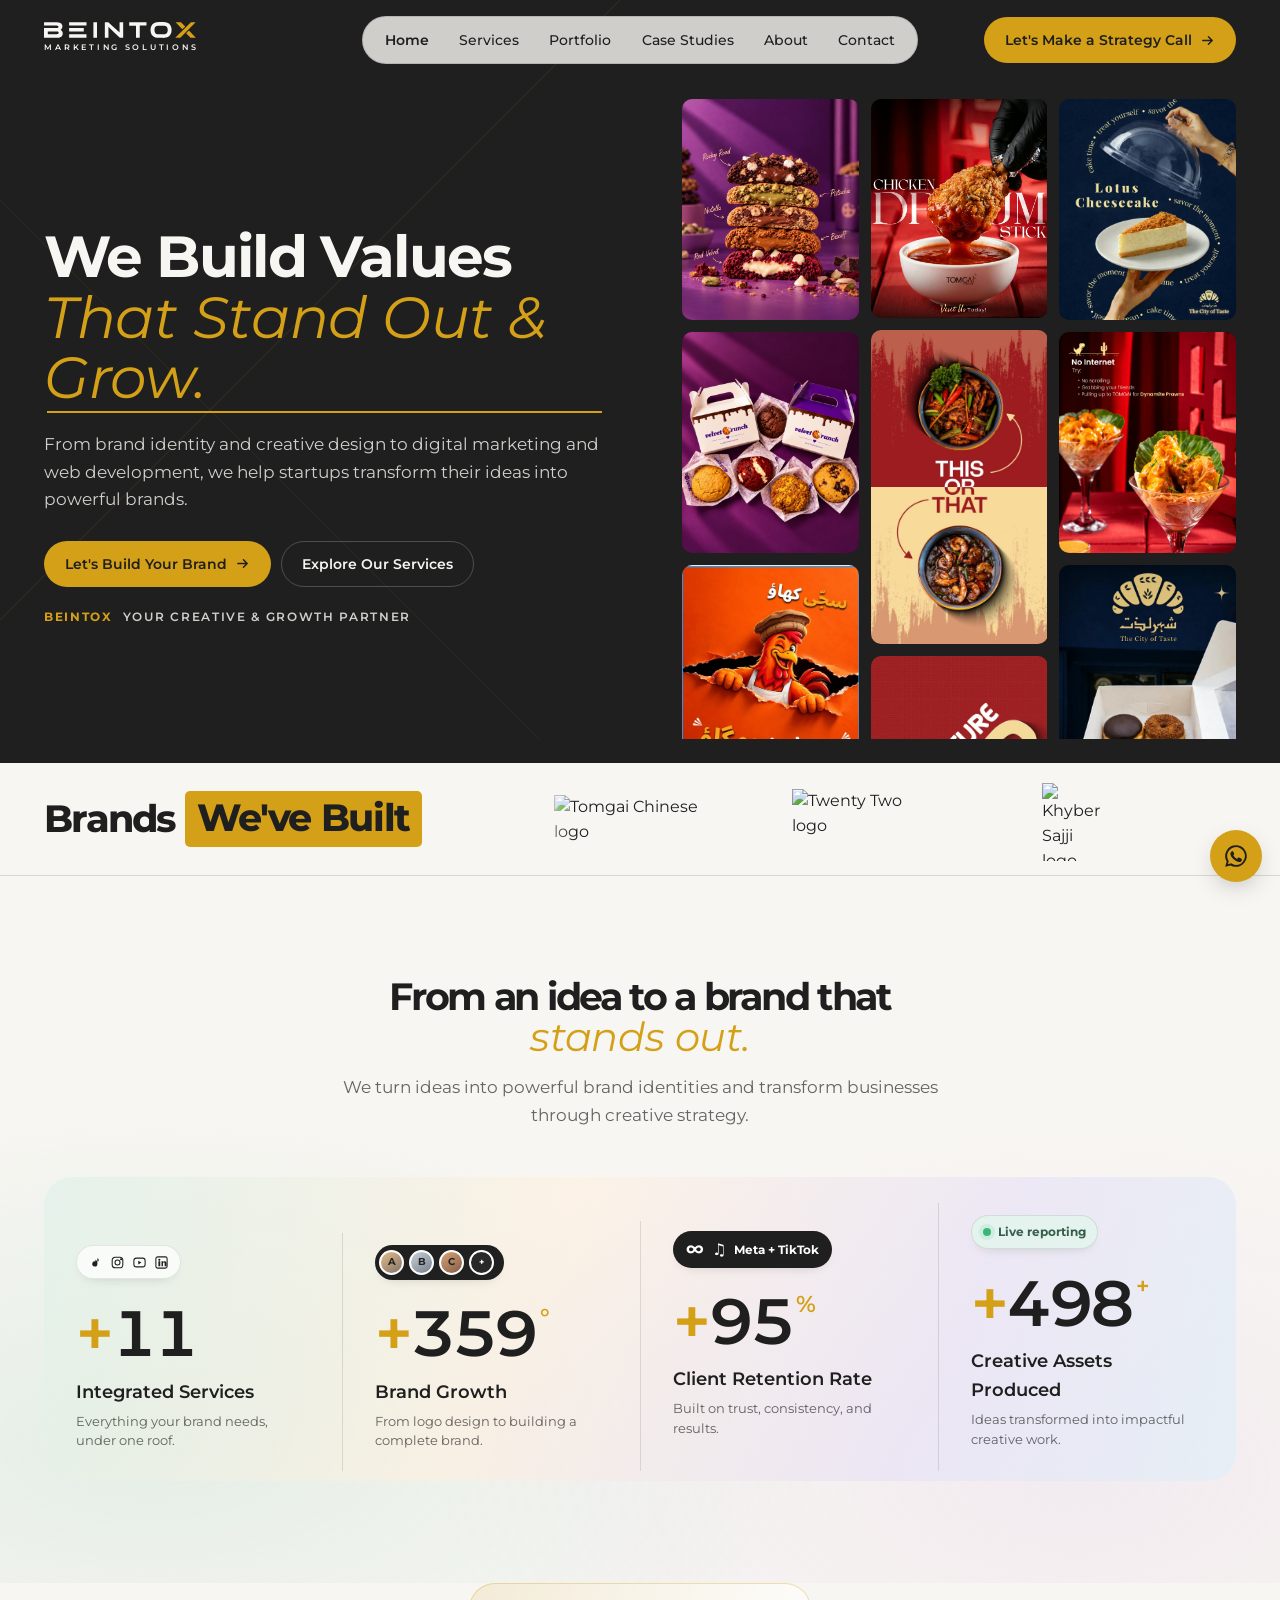
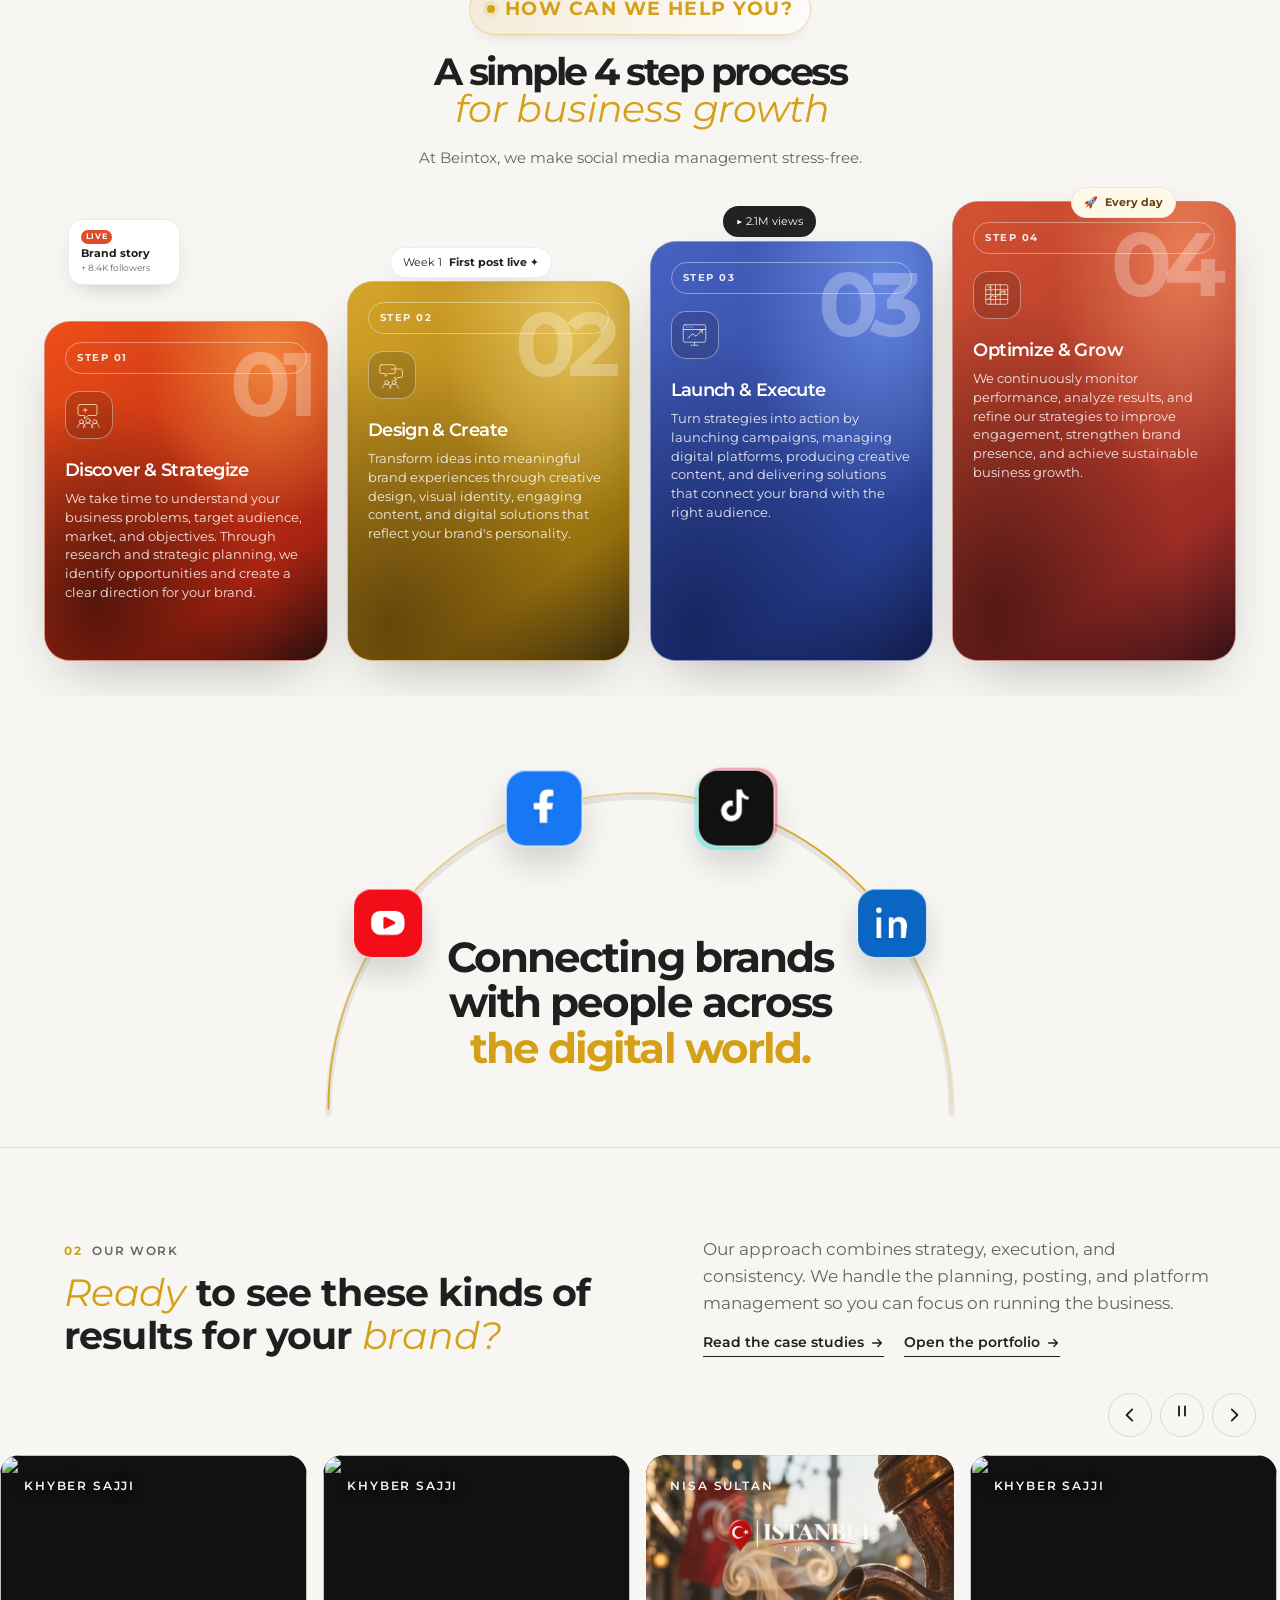
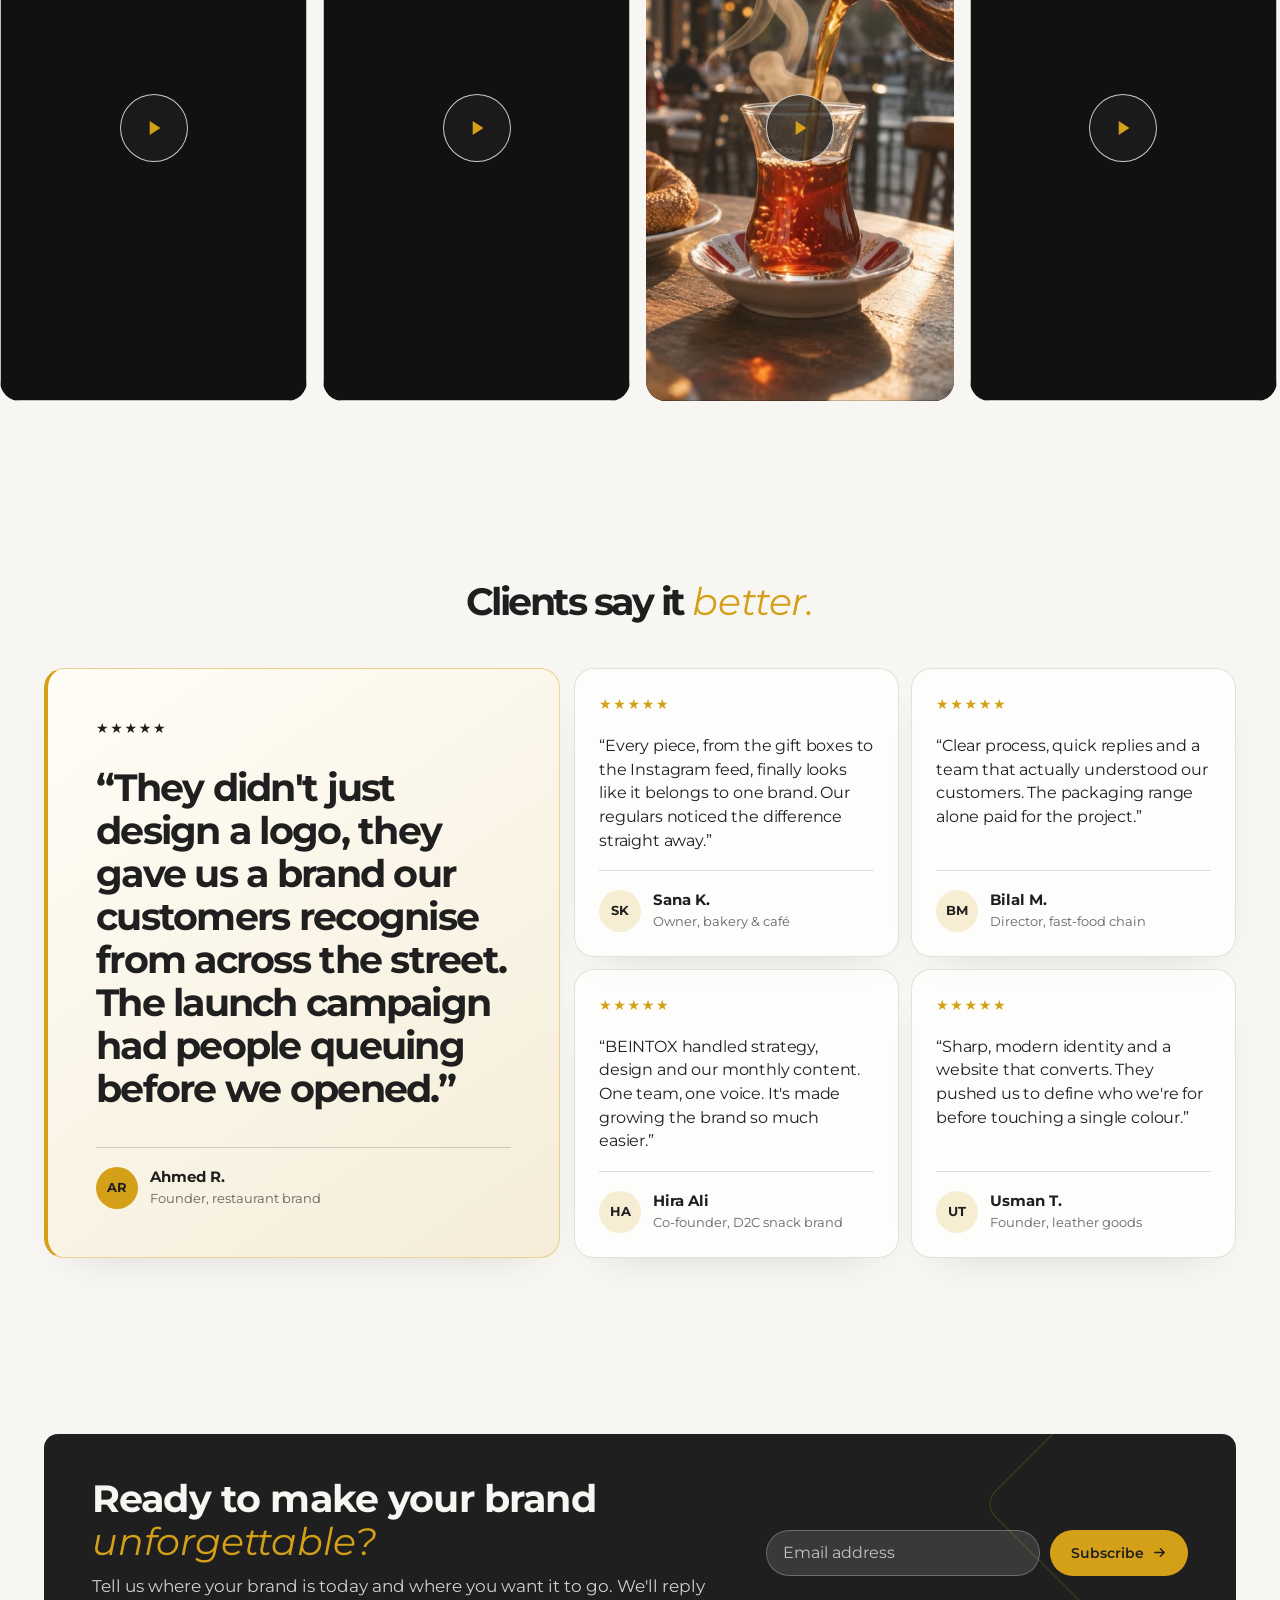
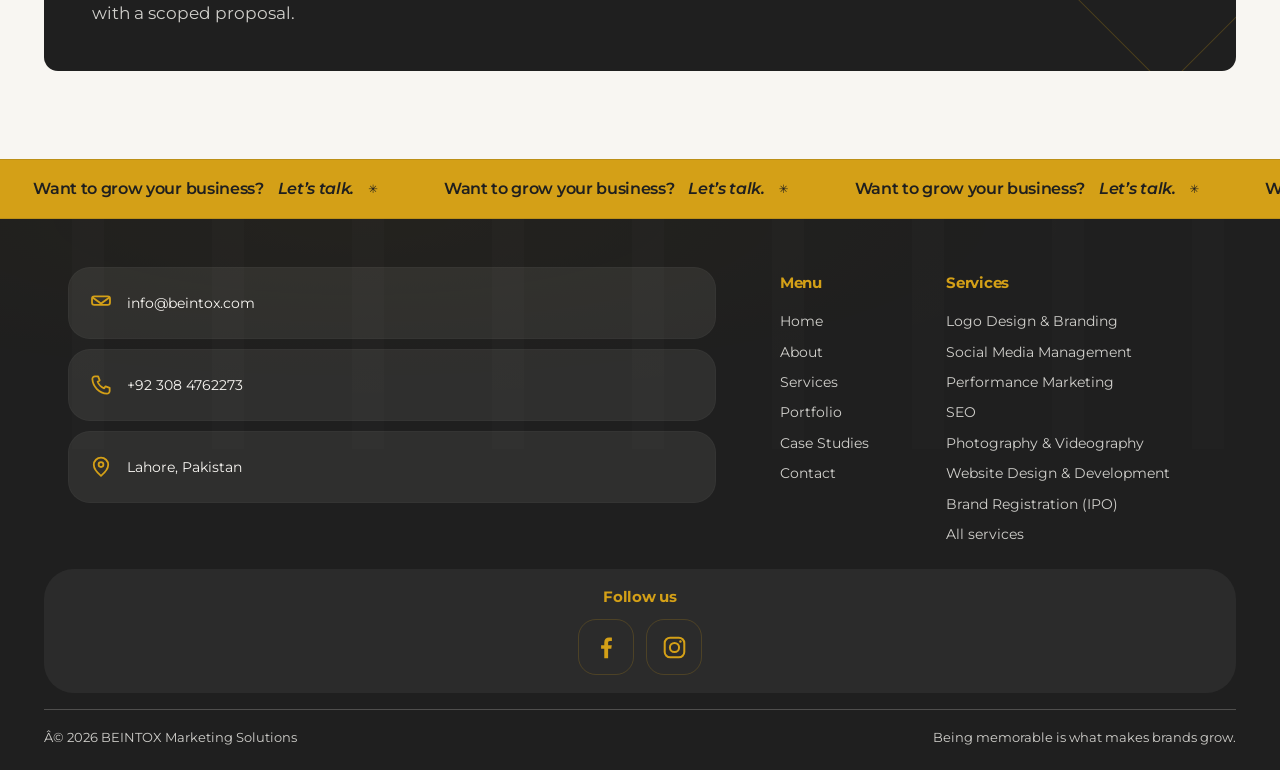
==== commit 4caf5cc5: "Use gold for footer social icons" ====
--- a/index.html
+++ b/index.html
@@ -15,7 +15,7 @@
 <link rel="preconnect" href="https://fonts.googleapis.com">
 <link rel="preconnect" href="https://fonts.gstatic.com" crossorigin>
 <link rel="stylesheet" href="https://fonts.googleapis.com/css2?family=Montserrat:wght@400;500;600;700&display=swap">
-<link rel="stylesheet" href="assets/css/style.css?v=brands-heading-spacing-v1-testimonials-ivory-v1-work-reel-edge-v1">
+<link rel="stylesheet" href="assets/css/style.css?v=brands-heading-spacing-v1-testimonials-ivory-v1-work-reel-edge-v1-footer-social-gold-v1">
 <script>document.documentElement.classList.add("js")</script>
 <script type="application/ld+json">{"@context": "https://schema.org", "@type": "ProfessionalService", "name": "BEINTOX Marketing Solutions", "description": "Logo design, social media management and digital marketing services.", "email": "info@beintox.com", "telephone": "+923084762273", "address": {"@type": "PostalAddress", "addressCountry": "PK"}, "sameAs": ["https://instagram.com/beintox"], "makesOffer": [{"@type": "Offer", "itemOffered": {"@type": "Service", "name": "Logo Design & Branding"}}, {"@type": "Offer", "itemOffered": {"@type": "Service", "name": "Social Media Management"}}, {"@type": "Offer", "itemOffered": {"@type": "Service", "name": "Performance Marketing"}}, {"@type": "Offer", "itemOffered": {"@type": "Service", "name": "SEO"}}, {"@type": "Offer", "itemOffered": {"@type": "Service", "name": "Photography & Videography"}}, {"@type": "Offer", "itemOffered": {"@type": "Service", "name": "Website Design & Development"}}, {"@type": "Offer", "itemOffered": {"@type": "Service", "name": "Brand Registration (IPO)"}}]}</script>
 </head>
--- a/assets/css/style.css
+++ b/assets/css/style.css
@@ -517,7 +517,7 @@
 .footer__social { display: grid; justify-items: center; gap: 10px; margin-top: 12px; padding: 16px 20px 18px; min-height: 104px; border-radius: 30px; background: rgba(248,246,242,.055); }
 .footer__social h4 { margin: 0; }
 .footer__social-links { display: flex; align-items: center; gap: 12px; }
-.footer__social-links a { display: grid; place-items: center; width: 56px; height: 56px; border: 1px solid rgba(212,160,23,.2); border-radius: 18px; color: var(--tomato); transition: color var(--t), border-color var(--t), background var(--t), transform var(--t); }
+.footer__social-links a { display: grid; place-items: center; width: 56px; height: 56px; border: 1px solid rgba(212,160,23,.2); border-radius: 18px; color: var(--gold); transition: color var(--t), border-color var(--t), background var(--t), transform var(--t); }
 .footer__social-links a:hover, .footer__social-links a:focus-visible { color: var(--gold-hi); border-color: var(--gold-hi); background: rgba(212,160,23,.09); transform: translateY(-3px); }
 .footer__social-links svg { width: 27px; height: 27px; }
 .footer__social-links a:hover svg, .footer__social-links a:focus-visible svg { animation: footer-social-pop 500ms var(--ease); }
@@ -1278,4 +1278,5 @@
 h2, .h2 { font-family: var(--f-sans); font-size: var(--h2) !important; font-weight: 700; }
 h3, .h3 { font-family: var(--f-sans); font-size: var(--h3) !important; font-weight: 600; }
 .contact__headline { font-family: var(--f-sans); }
-.contact__quick svg, .clist i, .footer__social-links a { color: var(--tomato); }
+.contact__quick svg, .clist i { color: var(--tomato); }
+.footer__social-links a { color: var(--gold); }
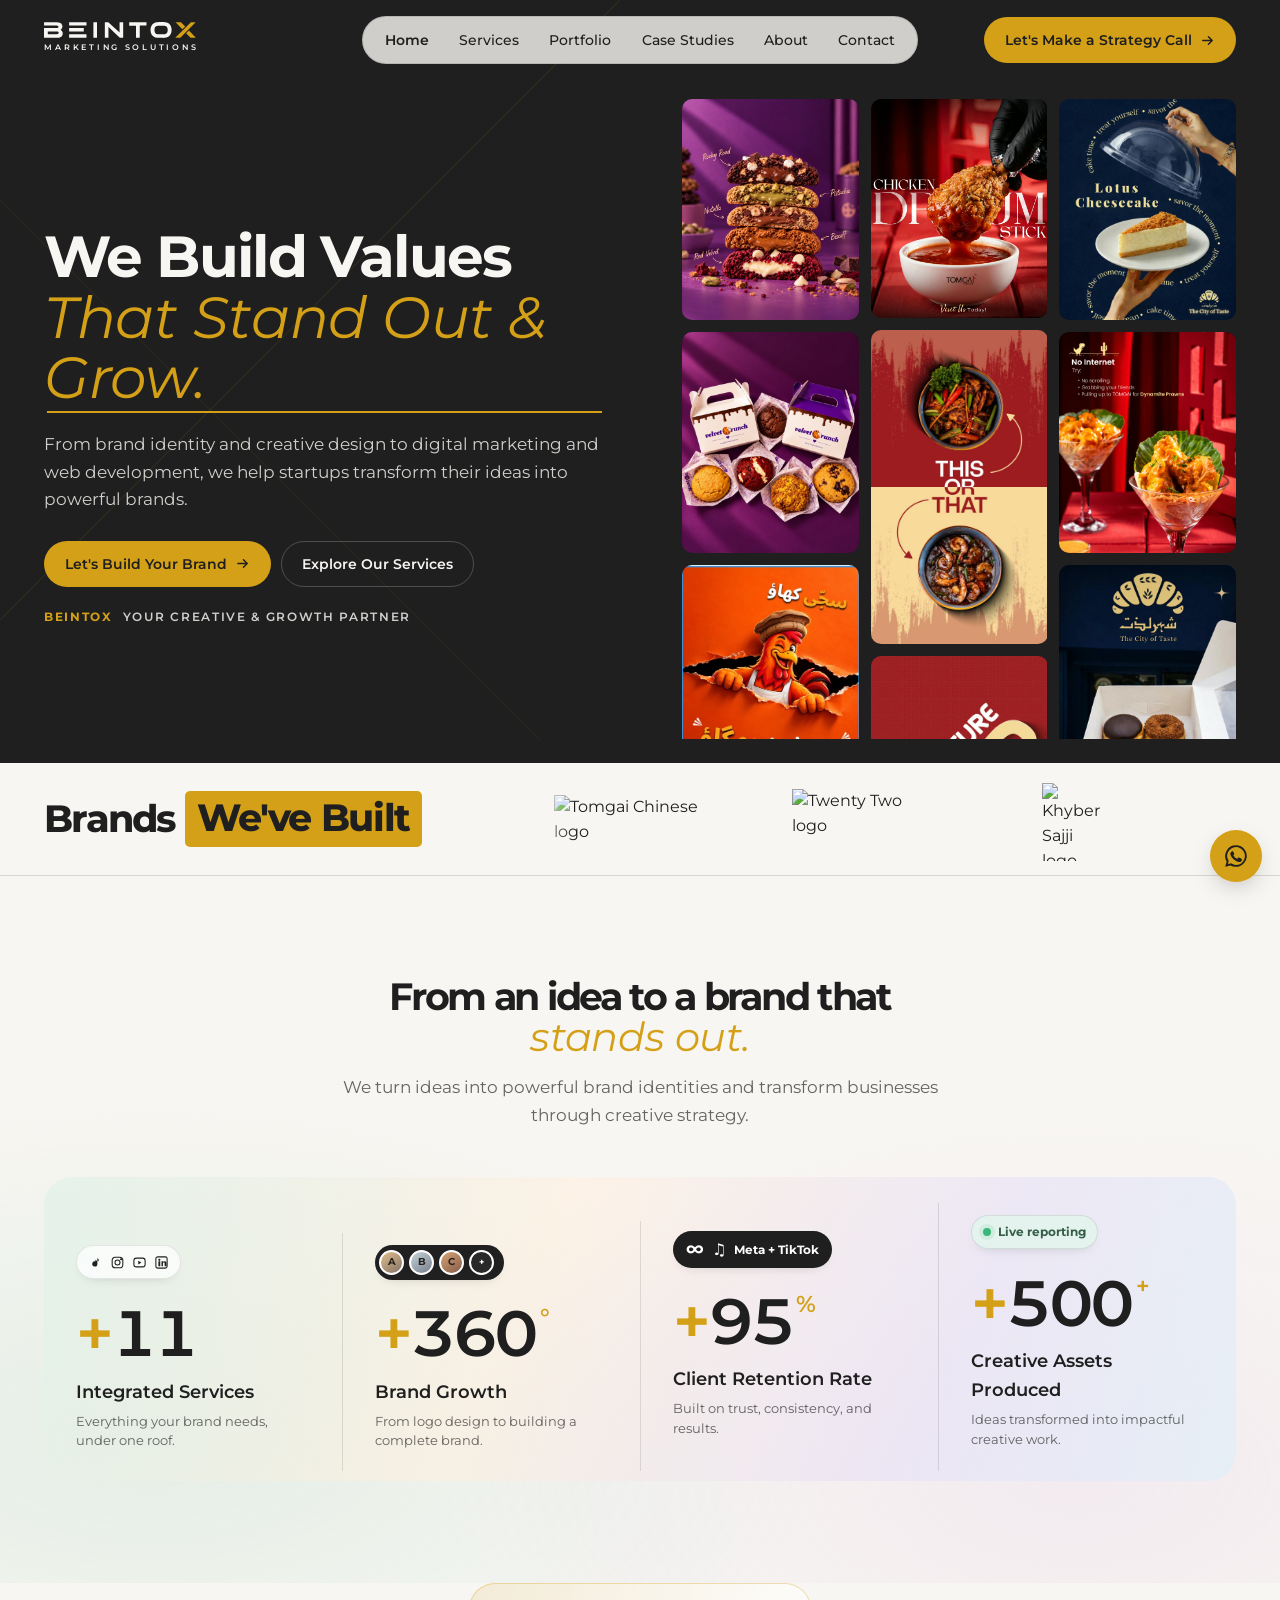
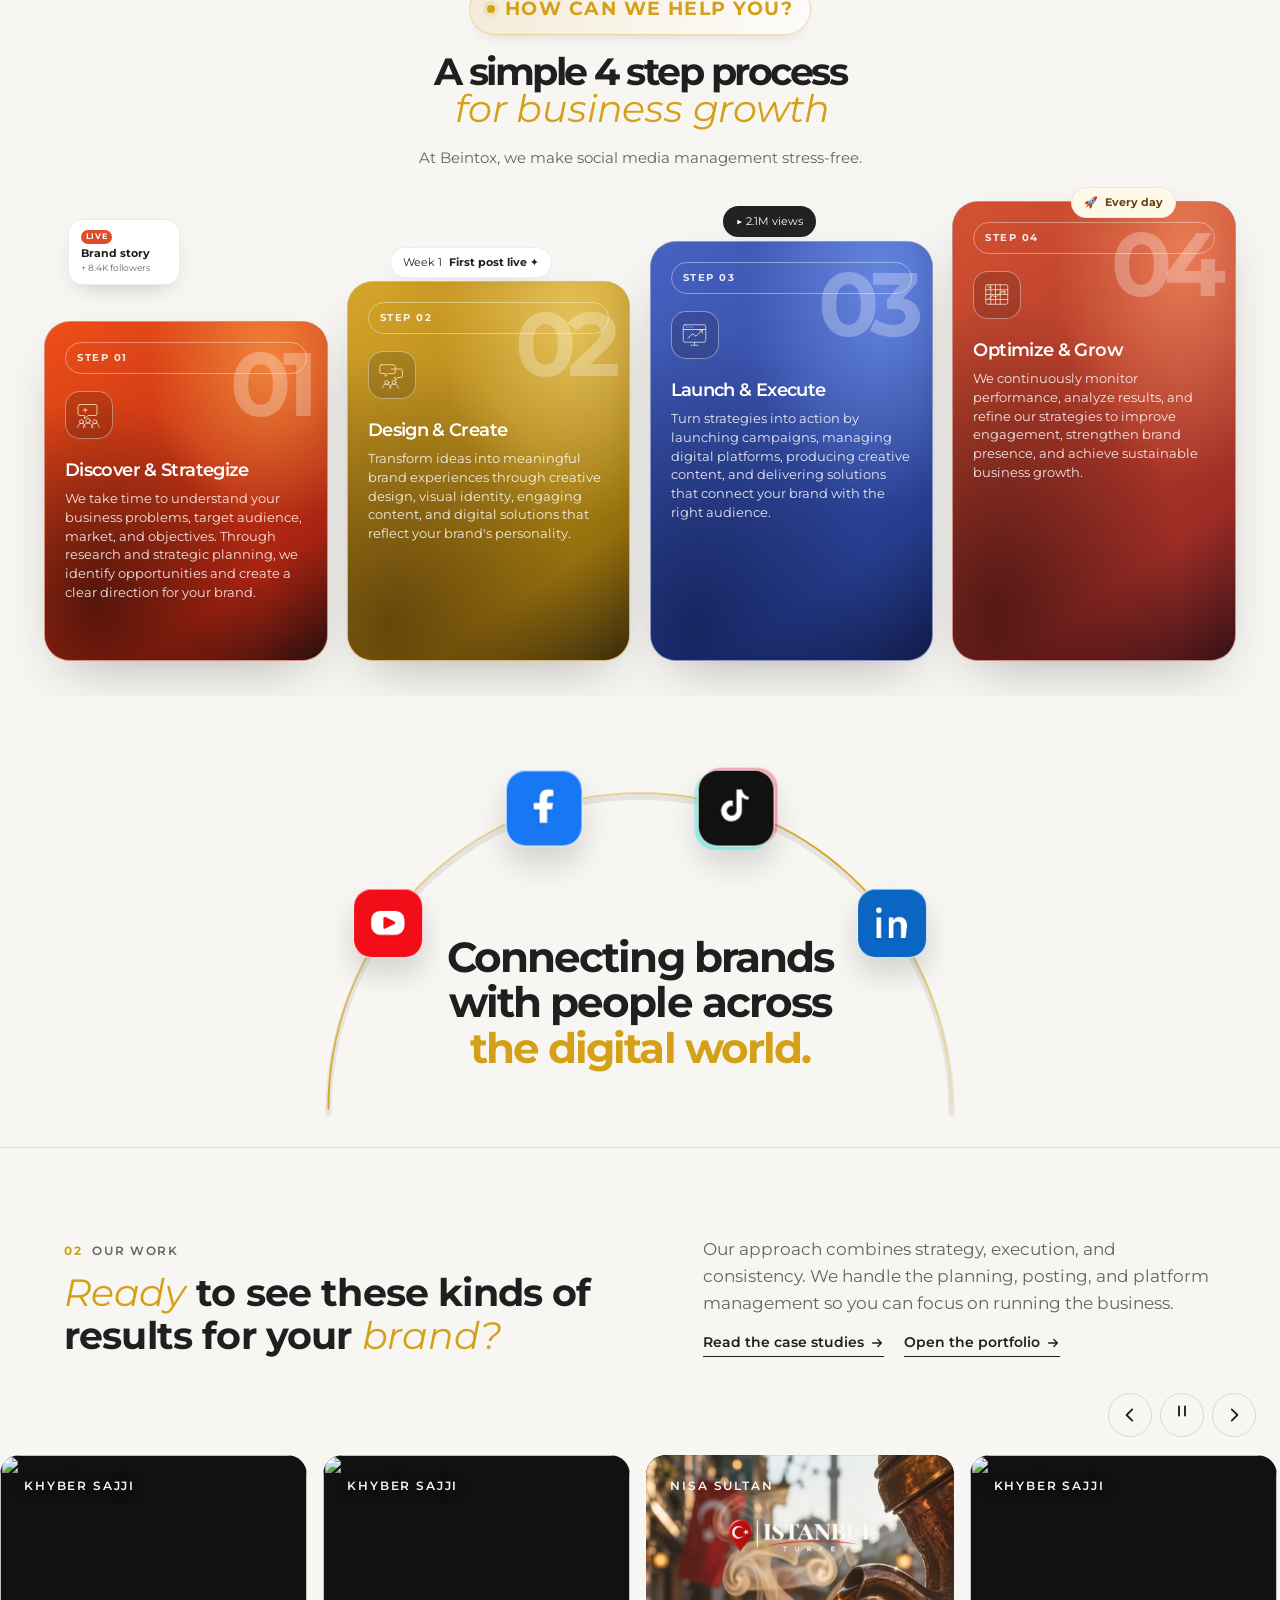
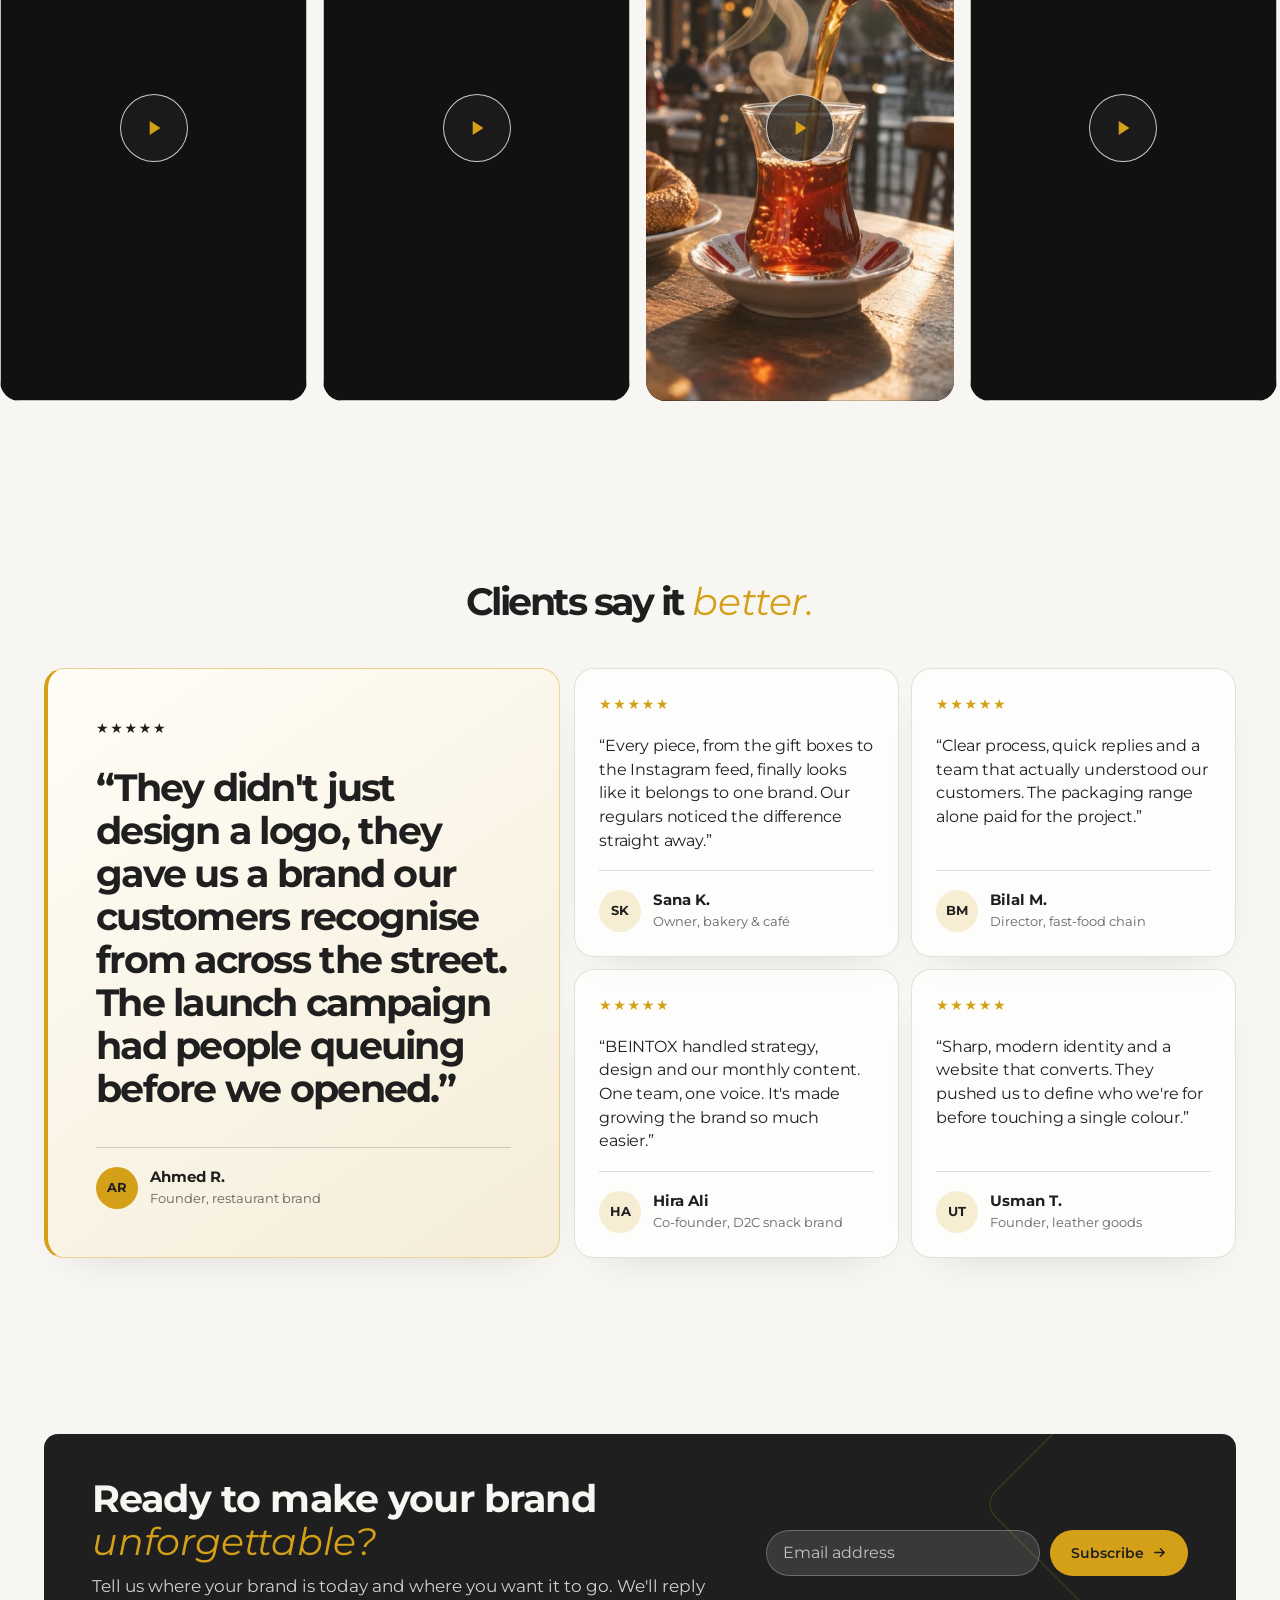
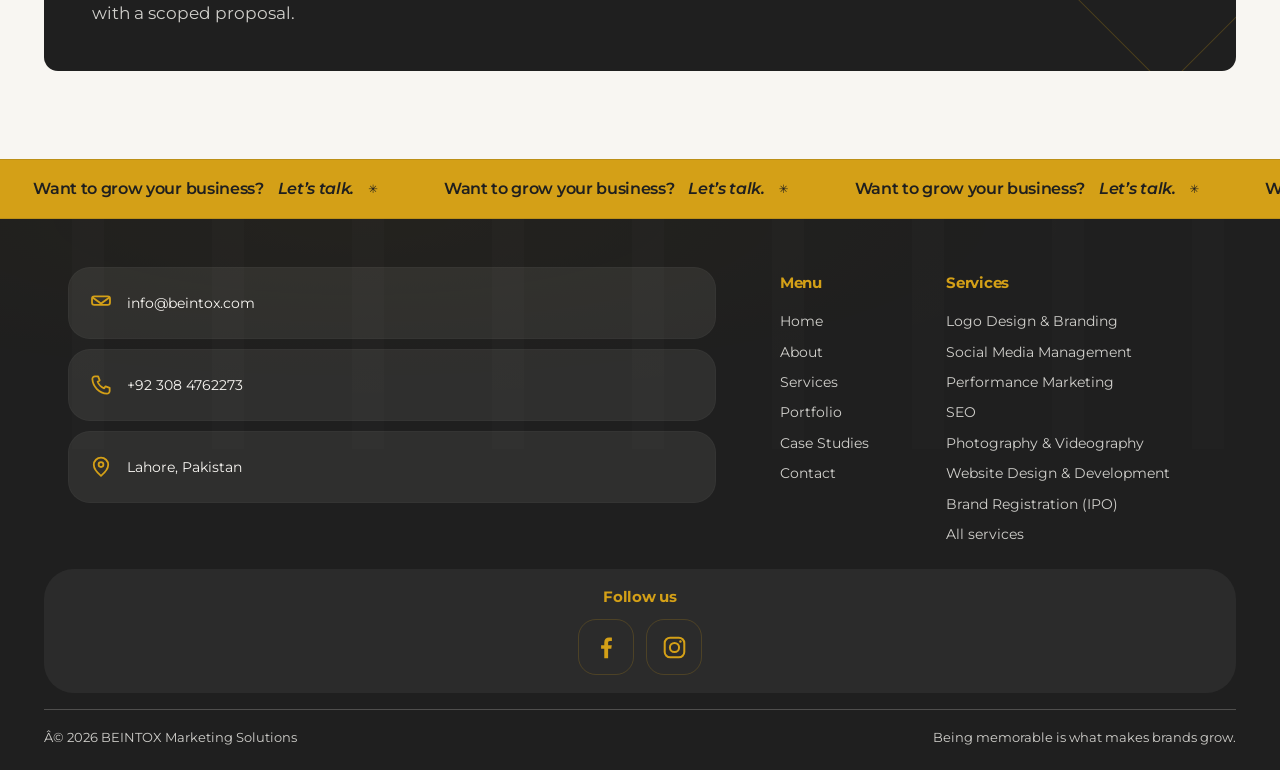
==== commit fa67e657: "Update index.html" ====
--- a/index.html
+++ b/index.html
@@ -3,7 +3,7 @@
 <head>
 <meta charset="utf-8">
 <meta name="viewport" content="width=device-width, initial-scale=1">
-<title>BEINTOX: Branding &amp; Digital Marketing Agency | Social Media, SEO, Web</title>
+<title>Digital Marketing Agency in Pakistan | Beintox</title>
 <meta name="description" content="BEINTOX offers logo design and branding, social media management, performance marketing, SEO, photography and videography, website design and development, and brand registration.">
 <meta name="theme-color" content="#1F1F1F">
 <meta property="og:type" content="website">
--- a/assets/css/style.css
+++ b/assets/css/style.css
@@ -593,12 +593,13 @@
 /* ---------- 27. Services page showcase ---------- */
 .industries-strip { padding: 0; background: var(--paper); }
 .industries-strip > .wrap { max-width: none; padding: 0; }
-.industries-strip__frame { display: grid; grid-template-columns: 170px minmax(0, 1fr); align-items: center; gap: 18px; min-height: 116px; padding: 16px 32px; border: 1px solid var(--line); border-radius: 0; background: var(--card); box-shadow: inset 0 1px rgba(255, 255, 255, .7); }
-.industries-strip__label { color: var(--gold); font-size: 13px; font-weight: 700; letter-spacing: .1em; line-height: 1.35; text-align: left; text-transform: uppercase; }
-.industries-strip__viewport { min-width: 0; overflow: hidden; mask-image: linear-gradient(90deg, transparent, #000 4%, #000 96%, transparent); }
-.industries-strip__track { display: flex; align-items: center; gap: 12px; width: max-content; animation: industries-travel 42s linear infinite; }
+.industries-strip__frame { display: grid; grid-template-columns: max-content minmax(0, 1fr); align-items: center; gap: 30px; min-height: 116px; padding: 12px 32px; border: 1px solid var(--line); border-radius: 0; background: var(--card); box-shadow: inset 0 1px rgba(255, 255, 255, .7); }
+.industries-strip__label { display: flex; align-items: center; flex-wrap: nowrap; gap: 10px; margin: 0; color: var(--ink); font-size: clamp(21px, 2.15vw, 30px); font-weight: 750; letter-spacing: -.045em; line-height: 1; text-align: left; white-space: nowrap; }
+.industries-strip__label strong { display: inline-block; padding: 8px 12px 9px; border-radius: 5px; background: var(--gold); color: var(--ink); font: inherit; letter-spacing: -.035em; }
+.industries-strip__viewport { display: flex; min-width: 0; min-height: 64px; align-items: center; overflow: hidden; }
+.industries-strip__track { display: flex; height: 100%; align-items: center; gap: 12px; width: max-content; animation: industries-travel 42s linear infinite; }
 .industries-strip__viewport:hover .industries-strip__track { animation-play-state: paused; }
-.industries-strip__item { display: inline-flex; flex: 0 0 auto; align-items: center; justify-content: center; padding: 16px 28px; border: 1px solid rgba(31, 31, 31, .06); border-radius: 999px; background: var(--industry-color); color: #211f1b; font-size: clamp(19px, 1.9vw, 25px); font-weight: 600; letter-spacing: -.035em; white-space: nowrap; box-shadow: 0 8px 18px -14px rgba(31, 31, 31, .48); animation: industry-float 3.2s ease-in-out infinite alternate; transition: box-shadow 260ms var(--ease), scale 260ms var(--ease); }
+.industries-strip__item { display: inline-flex; flex: 0 0 auto; align-items: center; justify-content: center; padding: 11px 22px; border: 1px solid rgba(31, 31, 31, .06); border-radius: 999px; background: var(--industry-color); color: #211f1b; font-size: clamp(17px, 1.5vw, 22px); font-weight: 600; letter-spacing: -.035em; white-space: nowrap; box-shadow: 0 8px 18px -14px rgba(31, 31, 31, .48); animation: industry-float 3.2s ease-in-out infinite alternate; transition: box-shadow 260ms var(--ease), scale 260ms var(--ease); }
 .industries-strip__item:nth-child(9n + 1), .industries-strip__item:nth-child(9n + 5) { color: #fff; }
 .industries-strip__item:nth-child(9n + 2) { animation-delay: -.4s; }
 .industries-strip__item:nth-child(9n + 3) { animation-delay: -.8s; }
@@ -610,7 +611,7 @@
 .industries-strip__item i { display: none; }
 .industries-strip__item:hover { scale: 1.04; box-shadow: 0 12px 24px -12px rgba(31, 31, 31, .38); }
 @keyframes industries-travel { from { transform: translateX(-50%); } to { transform: translateX(0); } }
-@keyframes industry-float { to { translate: 0 -6px; } }
+@keyframes industry-float { to { translate: 0 -3px; } }
 .services-showcase { padding-top: 20px; padding-bottom: 16px; }
 .service-offering { display: grid; grid-template-columns: minmax(0, 1fr) minmax(0, .92fr); grid-template-areas: "copy visual"; align-items: center; gap: clamp(40px, 7vw, 100px); padding: clamp(54px, 7vw, 88px) 0; border-bottom: 1px solid var(--line); scroll-margin-top: 110px; }
 .service-offering:first-child { padding-top: 46px; }
@@ -627,9 +628,14 @@
 .service-offering__included li::before { content: ""; position: absolute; left: 0; top: .62em; width: 7px; height: 7px; border-radius: 50%; background: var(--gold); box-shadow: 0 0 0 4px rgba(212, 160, 23, .12); }
 .service-offering__visual { grid-area: visual; overflow: hidden; border: 1px solid rgba(212, 160, 23, .28); border-radius: 22px; background: linear-gradient(145deg, #292824, #1F1F1F 62%, #171615); color: var(--paper); box-shadow: 0 24px 60px -40px rgba(31, 31, 31, .48); transition: transform 450ms var(--ease), border-color 450ms var(--ease), box-shadow 450ms var(--ease); }
 .service-offering__visual:hover { transform: translateY(-6px); border-color: rgba(212, 160, 23, .72); box-shadow: 0 32px 68px -42px rgba(31, 31, 31, .64); }
+.service-offering__visual--seo-video { display: flex; align-items: center; justify-content: center; overflow: visible; border: 0; border-radius: 0; background: transparent; color: inherit; box-shadow: none; transition: none; }
+.service-offering__visual--seo-video:hover { transform: none; border-color: transparent; box-shadow: none; }
 .service-offering__image { position: relative; overflow: hidden; aspect-ratio: 16 / 10; background: #292824; }
+.service-offering__image--video::after { display: none; }
 .service-offering__image::after { content: ""; position: absolute; inset: 35% 0 0; background: linear-gradient(transparent, rgba(15, 14, 13, .62)); pointer-events: none; }
-.service-offering__photo { width: 100%; height: 100%; object-fit: cover; transition: transform 900ms var(--ease); }
+.service-offering__photo { display: block; width: 100%; height: 100%; object-fit: cover; transition: transform 900ms var(--ease); }
+.service-offering__video { display: block; width: min(100%, 440px); height: auto; max-width: 100%; object-fit: contain; background: transparent; }
+.service-offering__discover { margin-top: 22px; }
 .service-offering__visual:hover .service-offering__photo { transform: scale(1.045); }
 .service-offering__image-label { position: absolute; z-index: 1; left: 22px; bottom: 17px; color: #fff; font-size: 9px; font-weight: 700; letter-spacing: .17em; }
 .service-offering__investment { padding: 24px clamp(22px, 2.7vw, 34px) 28px; }
@@ -638,7 +644,7 @@
 .service-offering__investment .btn { margin-top: 20px; }
 .service-offering__investment .btn svg { transition: transform 300ms var(--ease); }
 .service-offering__investment .btn:hover svg { transform: translateX(4px); }
-@media (max-width: 860px) { .service-offering, .service-offering:nth-child(even) { grid-template-columns: minmax(0, 1fr); grid-template-areas: "copy" "visual"; gap: 30px; padding: 48px 0; } .service-offering:first-child { padding-top: 24px; } .service-offering__visual { width: min(100%, 620px); } }
+@media (max-width: 860px) { .service-offering, .service-offering:nth-child(even) { grid-template-columns: minmax(0, 1fr); grid-template-areas: "copy" "visual"; gap: 30px; padding: 48px 0; } .service-offering:first-child { padding-top: 24px; } .service-offering__visual { width: min(100%, 620px); } #seo { grid-template-areas: "visual" "copy"; } #seo .service-offering__visual--seo-video { width: 100%; } }
 @media (max-width: 560px) { .services-showcase { padding-top: 8px; } .service-offering, .service-offering:nth-child(even) { gap: 23px; padding: 38px 0; } .service-offering__copy h2 { font-size: 31px; } .service-offering__copy > .lead { font-size: 14.5px; line-height: 1.65; } .service-offering__included-title { margin-top: 22px; } .service-offering__image { aspect-ratio: 16 / 11; } .service-offering__investment { padding: 20px 20px 22px; } }
 
 .service-features { overflow: hidden; padding-top: 28px; padding-bottom: 28px; background: var(--paper); color: var(--text); }
@@ -668,10 +674,109 @@
 .service-features__action { display: flex; justify-content: center; margin-top: 32px; }
 @media (max-width: 760px) { .industries-strip__frame { grid-template-columns: 130px minmax(0, 1fr); gap: 12px; padding: 14px 18px; } .industries-strip__label { font-size: 10px; } .industries-strip__item { padding: 13px 21px; font-size: 18px; } .service-features__grid { grid-template-columns: repeat(2, minmax(0, 1fr)); row-gap: 32px; margin-top: 34px; } }
 @media (max-width: 520px) { .industries-strip__frame { grid-template-columns: 1fr; gap: 8px; padding: 12px 16px; } .industries-strip__label br { display: none; } .industries-strip__label { font-size: 10px; } .industries-strip__item { padding: 11px 18px; font-size: 16px; } .service-features__grid { grid-template-columns: repeat(2, minmax(0, 1fr)); column-gap: 12px; row-gap: 24px; } .service-feature { padding-inline: 4px; } }
+@media (max-width: 600px) {
+  .industries-strip { overflow: hidden; }
+  .industries-strip__frame { display: block; min-height: 0; padding: 14px 16px 12px; }
+  .industries-strip__label { margin-bottom: 10px; font-size: 14px; }
+  .industries-strip__viewport { width: 100%; min-height: 50px; }
+  .industries-strip__track { gap: 8px; animation-duration: 54s; }
+  .industries-strip__item { padding: 9px 14px; font-size: 14px; }
+  .services-showcase > .wrap { width: min(100% - 36px, 560px); }
+  .service-offering, .service-offering:nth-child(even) { grid-template-columns: minmax(0, 1fr); grid-template-areas: "copy" "visual"; gap: 20px; padding: 30px 0; }
+  .service-offering:first-child { padding-top: 22px; }
+  .service-offering__copy h2 { max-width: none; font-size: clamp(27px, 7.5vw, 34px); }
+  .service-offering__copy > .lead { font-size: 15px; line-height: 1.6; }
+  .service-offering__included { gap: 8px; }
+  .service-offering__visual { width: 100%; border-radius: 18px; }
+  .service-offering__image { aspect-ratio: 4 / 3; }
+  .service-offering__investment { padding: 18px 18px 20px; }
+  .service-offering__investment p { font-size: 14px; }
+  #seo { grid-template-areas: "copy" "visual"; }
+  #seo .service-offering__visual--seo-video { width: 100%; }
+}
+@media (max-width: 767px) {
+  body.page-services .marketing-funnel__copy h2 { max-width: none; margin: 10px 0 12px; font-size: clamp(25px, 7.1vw, 34px); font-weight: 750; line-height: 1.05; letter-spacing: -.055em; white-space: nowrap; }
+}
+@keyframes client-videos-travel-left { from { transform: translateX(-50%); } to { transform: translateX(0); } }
 @media (prefers-reduced-motion: reduce) { .industries-strip__track, .industries-strip__item { animation: none; } }
 @media (prefers-reduced-motion: reduce) { .service-feature__icon svg { animation: none; } }
 
-.client-videos { padding-top: 26px; background: var(--paper); }
+/* Services page: scroll-progress marketing funnel. */
+.marketing-funnel { --funnel-accent: var(--gold); position: relative; min-height: 290svh; background: var(--paper); color: var(--ink); }
+.marketing-funnel__sticky { position: sticky; top: 80px; display: grid; height: calc(100svh - 80px); align-items: center; padding: 28px clamp(24px, 4vw, 64px); }
+.marketing-funnel__layout { display: grid; grid-template-columns: minmax(0, .82fr) minmax(0, 1.18fr); align-items: center; gap: clamp(28px, 5vw, 80px); width: min(100%, 1660px); height: 100%; margin: 0 auto; }
+.marketing-funnel__copy { min-width: 0; }
+.marketing-funnel__eyebrow { display: inline-flex; align-items: center; gap: 10px; padding: 8px 14px; border: 1px solid var(--line); border-radius: 999px; background: rgba(31, 31, 31, .06); color: var(--ink); font-family: ui-monospace, SFMono-Regular, Menlo, monospace; font-size: 13px; letter-spacing: .025em; }
+.marketing-funnel__eyebrow i, .funnel__note i { width: 9px; height: 9px; flex: 0 0 9px; border-radius: 50%; background: var(--funnel-accent); box-shadow: 0 0 0 5px rgba(212, 160, 23, .22); }
+.marketing-funnel__copy h2 { max-width: 700px; margin: 34px 0 30px; font-size: clamp(54px, 6vw, 92px); font-weight: 700; line-height: .96; letter-spacing: -.075em; }
+.marketing-funnel__copy h2 em { display: inline-block; padding: .025em .09em .07em; border-radius: .13em; background: var(--funnel-accent); color: var(--ink); font-style: normal; }
+.funnel__stages { display: grid; margin: 0; padding: 0; border-top: 1px solid var(--line); list-style: none; }
+.funnel__stage { display: grid; grid-template-columns: 42px max-content 1fr; align-items: center; gap: 16px; min-height: 73px; border-bottom: 1px solid var(--line); color: rgba(31, 31, 31, .72); transition: color 320ms var(--ease), border-color 320ms var(--ease); }
+.funnel__stage-number { display: grid; width: 42px; height: 42px; place-items: center; border: 1px solid rgba(31, 31, 31, .28); border-radius: 50%; font-family: ui-monospace, SFMono-Regular, Menlo, monospace; font-size: 15px; transition: background 320ms var(--ease), border-color 320ms var(--ease), color 320ms var(--ease), transform 320ms var(--ease); }
+.funnel__stage strong { font-size: clamp(20px, 2vw, 30px); font-weight: 600; letter-spacing: -.05em; }
+.funnel__stage small { justify-self: start; padding: 5px 12px; border-radius: 999px; background: rgba(31, 31, 31, .08); font-family: ui-monospace, SFMono-Regular, Menlo, monospace; font-size: 12px; letter-spacing: .12em; white-space: nowrap; }
+.funnel__stage.is-active { color: var(--ink); }
+.funnel__stage.is-active .funnel__stage-number { transform: scale(1.06); border-color: var(--funnel-accent); background: var(--funnel-accent); color: var(--ink); }
+.funnel__visual { position: relative; width: min(100%, 780px); aspect-ratio: 600 / 580; justify-self: center; }
+.funnel__svg, .funnel__metrics { position: absolute; inset: 0; width: 100%; height: 100%; }
+.funnel__svg { overflow: visible; }
+.funnel__segment { fill: #e1e0da; transition: fill 280ms ease; }
+.funnel__fill { fill: var(--funnel-accent); }
+.funnel__particle { fill: #34352e; opacity: .34; animation: funnel-drift 4.8s ease-in-out infinite alternate; animation-delay: var(--particle-delay); transform-box: fill-box; transform-origin: center; }
+.marketing-funnel.is-progressing .funnel__particle { fill: var(--gold); opacity: .58; }
+.funnel__metrics { pointer-events: none; }
+.funnel__metric { position: absolute; left: 50%; display: grid; justify-items: center; gap: 7px; width: 38%; transform: translateX(-50%); }
+.funnel__metric:nth-child(1) { top: 6%; }
+.funnel__metric:nth-child(2) { top: 30.5%; }
+.funnel__metric:nth-child(3) { top: 55%; }
+.funnel__metric:nth-child(4) { top: 79.5%; }
+.funnel__metric-label { display: inline-flex; align-items: center; gap: 10px; padding: 6px 12px 6px 6px; border-radius: 999px; background: rgba(248, 246, 242, .82); color: var(--ink); font-family: ui-monospace, SFMono-Regular, Menlo, monospace; font-size: clamp(11px, .95vw, 15px); letter-spacing: .14em; white-space: nowrap; }
+.funnel__metric-label i { display: grid; width: 30px; height: 30px; place-items: center; border-radius: 50%; background: var(--ink); color: var(--funnel-accent); font-style: normal; font-weight: 700; letter-spacing: 0; }
+.funnel__metric strong { color: #111; font-size: clamp(34px, 3.6vw, 58px); font-weight: 600; line-height: 1; letter-spacing: -.06em; font-variant-numeric: tabular-nums; }
+.funnel__note { position: absolute; right: 8%; bottom: -28px; display: flex; align-items: center; gap: 12px; margin: 0; color: var(--muted); font-family: ui-monospace, SFMono-Regular, Menlo, monospace; font-size: 11px; letter-spacing: .1em; text-transform: uppercase; }
+.funnel__note i { width: 8px; height: 8px; flex-basis: 8px; background: var(--gold); box-shadow: none; }
+@keyframes funnel-drift { to { transform: translate3d(0, 5px, 0) scale(1.35); opacity: .72; } }
+@media (max-width: 900px) {
+  .marketing-funnel { min-height: 300svh; }
+  .marketing-funnel__sticky { padding-inline: 28px; }
+  .marketing-funnel__layout { grid-template-columns: minmax(0, .9fr) minmax(0, 1.1fr); gap: 24px; }
+  .marketing-funnel__copy h2 { font-size: clamp(48px, 6.5vw, 68px); }
+  .funnel__stage { grid-template-columns: 38px max-content 1fr; gap: 11px; min-height: 66px; }
+  .funnel__stage-number { width: 38px; height: 38px; }
+  .funnel__stage strong { font-size: clamp(18px, 2.5vw, 24px); }
+  .funnel__stage small { padding: 5px 8px; font-size: 10px; }
+  .funnel__metric-label { gap: 7px; padding: 4px 9px 4px 4px; font-size: clamp(10px, 1.4vw, 13px); }
+  .funnel__metric-label i { width: 26px; height: 26px; }
+}
+@media (max-width: 600px) {
+  .marketing-funnel { min-height: 280svh; }
+  .marketing-funnel__sticky { top: 68px; height: calc(100svh - 68px); padding: 12px 20px; }
+  .marketing-funnel__layout { grid-template-columns: minmax(0, 1fr); grid-template-rows: auto auto auto minmax(0, 1fr); align-content: center; gap: 10px; }
+  .marketing-funnel__copy { display: contents; }
+  .marketing-funnel__eyebrow { justify-self: start; padding: 6px 10px; font-size: 11px; }
+  .marketing-funnel__copy h2 { grid-row: 2; margin: 7px 0 3px; font-size: clamp(40px, 11.5vw, 58px); }
+  .funnel__stages { grid-row: 3; display: grid; grid-template-columns: repeat(2, minmax(0, 1fr)); column-gap: 14px; border-top: 0; }
+  .funnel__stage { grid-template-columns: 32px 1fr; grid-template-rows: auto auto; gap: 2px 9px; min-height: 48px; }
+  .funnel__stage-number { grid-row: 1 / span 2; width: 30px; height: 30px; font-size: 12px; }
+  .funnel__stage strong { align-self: end; font-size: 16px; }
+  .funnel__stage small { align-self: start; padding: 0; background: none; font-size: 9px; letter-spacing: .08em; }
+  .funnel__visual { grid-row: 4; width: min(100%, 48svh); height: auto; min-height: 0; justify-self: center; }
+  .funnel__metric { gap: 3px; width: 45%; }
+  .funnel__metric:nth-child(1) { top: 3%; }
+  .funnel__metric:nth-child(2) { top: 27.5%; }
+  .funnel__metric:nth-child(3) { top: 52%; }
+  .funnel__metric:nth-child(4) { top: 76.5%; }
+  .funnel__metric-label { gap: 5px; padding: 3px 7px 3px 3px; font-size: 9px; letter-spacing: .1em; }
+  .funnel__metric-label i { width: 21px; height: 21px; font-size: 10px; }
+  .funnel__metric strong { font-size: clamp(26px, 8vw, 38px); }
+  .funnel__note { right: 0; bottom: -20px; font-size: 8px; letter-spacing: .06em; }
+}
+@media (prefers-reduced-motion: reduce) {
+  .funnel__particle { animation: none; }
+  .funnel__stage, .funnel__stage-number, .funnel__segment { transition: none; }
+}
+
+.client-videos { margin-top: clamp(56px, 8vh, 96px); padding-top: 26px; background: var(--paper); }
 .client-videos__heading { max-width: 850px; margin: 0 auto; text-align: center; }
 .client-videos__kicker { display: inline-flex; align-items: center; padding: 5px 13px; border: 1px solid var(--line); border-radius: 999px; color: var(--muted); font-size: 11px; font-weight: 600; }
 .client-videos__heading h2 { margin-top: 22px; font-size: clamp(34px, 4.5vw, 58px); line-height: 1.12; letter-spacing: -.05em; }
@@ -681,7 +786,9 @@
 .client-videos__track { display: flex; align-items: stretch; width: max-content; animation: client-videos-travel-right 48s linear infinite; }
 .client-videos__set { display: flex; flex: 0 0 auto; align-items: stretch; gap: 20px; padding-right: 20px; }
 @keyframes client-videos-travel-right { from { transform: translateX(-50%); } to { transform: translateX(0); } }
-.client-video { flex: 0 0 clamp(290px, 30vw, 380px); overflow: hidden; border: 1px solid var(--line); border-radius: 18px; background: rgba(255, 255, 255, .62); box-shadow: 0 12px 32px -24px rgba(31, 31, 31, .24); transition: transform 380ms var(--ease), border-color 380ms var(--ease), box-shadow 380ms var(--ease); }
+.client-video { position: relative; flex: 0 0 clamp(290px, 30vw, 380px); overflow: hidden; border: 1px solid var(--line); border-radius: 18px; background: rgba(255, 255, 255, .62); box-shadow: 0 12px 32px -24px rgba(31, 31, 31, .24); transition: transform 380ms var(--ease), border-color 380ms var(--ease), box-shadow 380ms var(--ease); }
+.client-video__open { position: absolute; z-index: 2; inset: 0; border-radius: inherit; cursor: zoom-in; }
+.client-video__open:focus-visible { outline: 3px solid var(--gold); outline-offset: -5px; }
 .client-video:hover { transform: translateY(-5px); border-color: rgba(212, 160, 23, .65); box-shadow: 0 22px 38px -26px rgba(31, 31, 31, .32); }
 .client-video__poster { position: relative; overflow: hidden; aspect-ratio: 16 / 10; background: var(--ink); }
 .client-video__poster::after { content: ""; position: absolute; inset: 35% 0 0; background: linear-gradient(transparent, rgba(15, 14, 13, .72)); pointer-events: none; }
@@ -699,8 +806,26 @@
 .client-video__body h3 { margin-top: 8px; font-size: 20px; font-weight: 600; }
 .client-video__body p { margin-top: 8px; color: var(--muted); font-size: 13px; }
 @media (max-width: 767px) { .client-videos__viewport { overflow: visible; margin-top: 32px; -webkit-mask-image: none; mask-image: none; } .client-videos__track { display: block; width: auto; padding: 0 2px 18vh; animation: none; } .client-videos__set { display: contents; } .client-videos__set--clone { display: none; } .client-video { position: sticky; width: min(100%, 460px); margin: 0 auto clamp(76px, 18vh, 140px); } .client-videos__set > .client-video:nth-child(1) { top: 96px; z-index: 1; } .client-videos__set > .client-video:nth-child(2) { top: 108px; z-index: 2; } .client-videos__set > .client-video:nth-child(3) { top: 120px; z-index: 3; } }
-@media (max-width: 520px) { .service-offering:last-child { padding-bottom: 18px; } .service-features { padding-top: 16px; padding-bottom: 20px; } .client-videos { padding-top: 20px; } .client-videos__heading h2 { margin-top: 16px; font-size: 32px; } .client-videos__track { padding-top: 0; } .client-video__body { padding: 18px 18px 20px; } }
+@media (max-width: 520px) { .service-offering:last-child { padding-bottom: 18px; } .service-features { padding-top: 16px; padding-bottom: 20px; } .client-videos { margin-top: 44px; padding-top: 20px; } .client-videos__heading h2 { margin-top: 16px; font-size: 32px; } .client-videos__track { padding-top: 0; } .client-video__body { padding: 18px 18px 20px; } }
 @media (prefers-reduced-motion: reduce) { .client-videos__track { animation: none; } .client-video { position: static; margin-bottom: 18px; } .client-videos__set--clone { display: none; } }
+
+/* Services client previews: a single, fully visible mobile card advances at a time. */
+@media (max-width: 767px) {
+  body.page-services .client-videos { margin-top: 0; padding: 10px 0 24px; }
+  body.page-services .client-videos__heading h2 { margin-top: 12px; }
+  body.page-services .client-videos__heading .lead { margin-top: 10px; }
+  body.page-services .client-videos__viewport { position: relative; overflow: hidden; width: 100vw; margin: 12px 0 0 calc(50% - 50vw); padding: 0 20px 12px; -webkit-mask-image: none; mask-image: none; touch-action: pan-y; }
+  body.page-services .client-videos__track { display: flex; align-items: stretch; width: max-content; padding: 0; animation: none; transition: transform 680ms cubic-bezier(.22,.72,.2,1); will-change: transform; }
+  body.page-services .client-videos__track.is-resetting { transition: none; }
+  body.page-services .client-videos__set { display: flex; flex: 0 0 auto; align-items: stretch; gap: 14px; padding-right: 14px; }
+  body.page-services .client-videos__set--clone { display: flex; }
+  body.page-services .client-video { position: relative; display: flex; flex: 0 0 min(calc(100vw - 40px), 400px); flex-direction: column; width: min(calc(100vw - 40px), 400px); height: 410px; margin: 0; transform: none; }
+  body.page-services .client-video__poster { display: block; flex: 0 0 auto; aspect-ratio: 16 / 9; }
+  body.page-services .client-video__image { display: block; }
+  body.page-services .client-video__body { flex: 1 1 auto; }
+  body.page-services .client-video:hover { transform: none; }
+  body.page-services .client-video:hover .client-video__image { transform: none; }
+}
 
 .service-comparison { overflow: hidden; background: #0D0C0B; color: var(--paper); }
 .service-comparison .wrap { max-width: 1120px; }
@@ -719,6 +844,17 @@
 .service-comparison__side--beintox li span { color: var(--tomato); font-size: 18px; }
 @media (max-width: 760px) { .industries-strip__frame { grid-template-columns: 150px minmax(0, 1fr); gap: 14px; padding-inline: 18px; } .industries-strip__label { font-size: 11px; } .industries-strip__item { padding: 13px 21px; font-size: 18px; } .service-comparison__grid { gap: 16px; margin-top: 38px; } .service-comparison__side { padding: 23px 20px 25px; } .service-comparison__side ul { gap: 17px; } }
 @media (max-width: 560px) { .industries-strip__frame { grid-template-columns: 1fr; gap: 7px; padding: 12px 16px; } .industries-strip__label { font-size: 10px; } .industries-strip__item { padding: 11px 18px; font-size: 16px; } .service-comparison__title { font-size: clamp(34px, 9vw, 46px); } .service-comparison__grid { grid-template-columns: 1fr; } }
+@media (max-width: 760px) {
+  .industries-strip__frame { grid-template-columns: minmax(0, 1fr); justify-items: start; gap: 12px; padding: 12px 18px; }
+  .industries-strip__label { font-size: clamp(20px, 3vw, 25px); }
+  .industries-strip__label strong { padding: 6px 9px 7px; }
+  .industries-strip__item { padding: 10px 18px; font-size: clamp(16px, 2.4vw, 18px); }
+}
+@media (max-width: 560px) {
+  .industries-strip__frame { gap: 10px; padding: 12px 16px; }
+  .industries-strip__label { font-size: clamp(18px, 5.2vw, 22px); }
+  .industries-strip__item { padding: 9px 16px; font-size: 16px; }
+}
 
 /* ---------- 28. Portfolio ---------- */
 .subnav--brands a { display: flex; align-items: center; gap: 10px; padding: 10px 14px; }
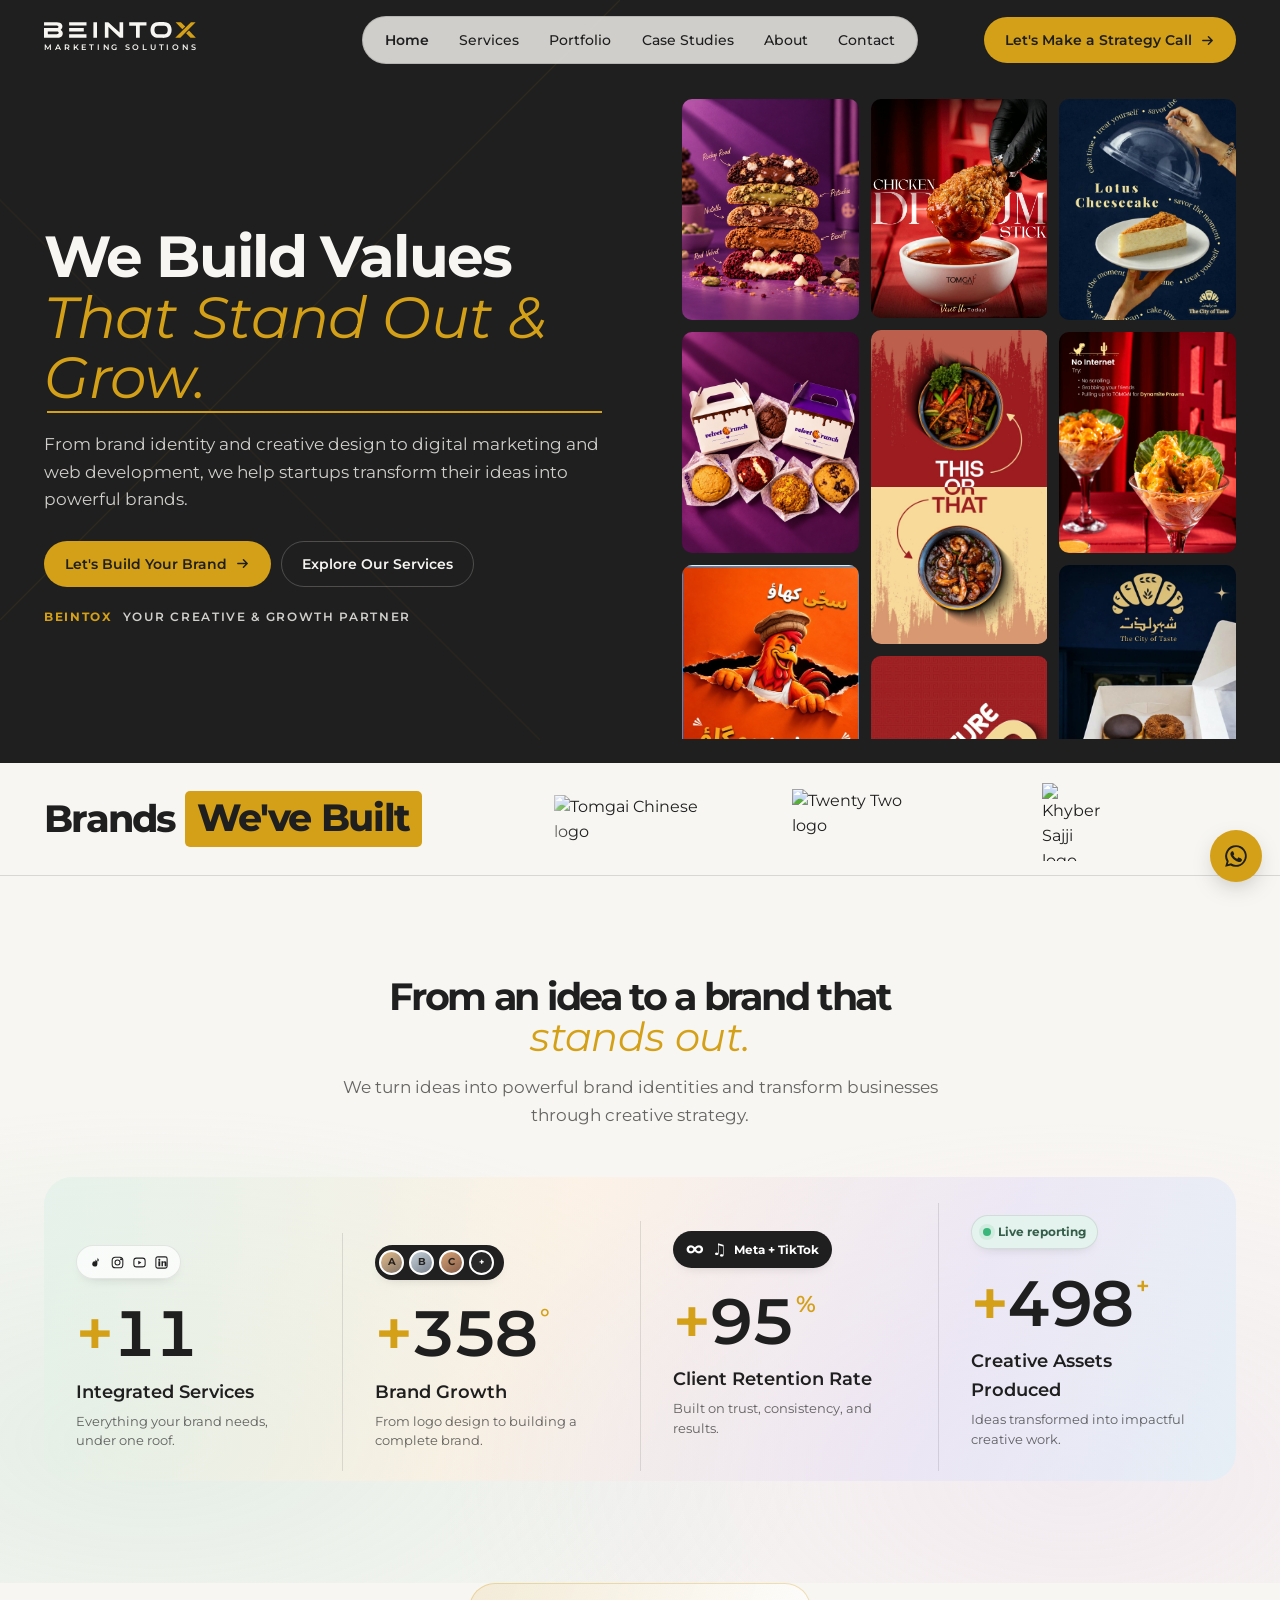
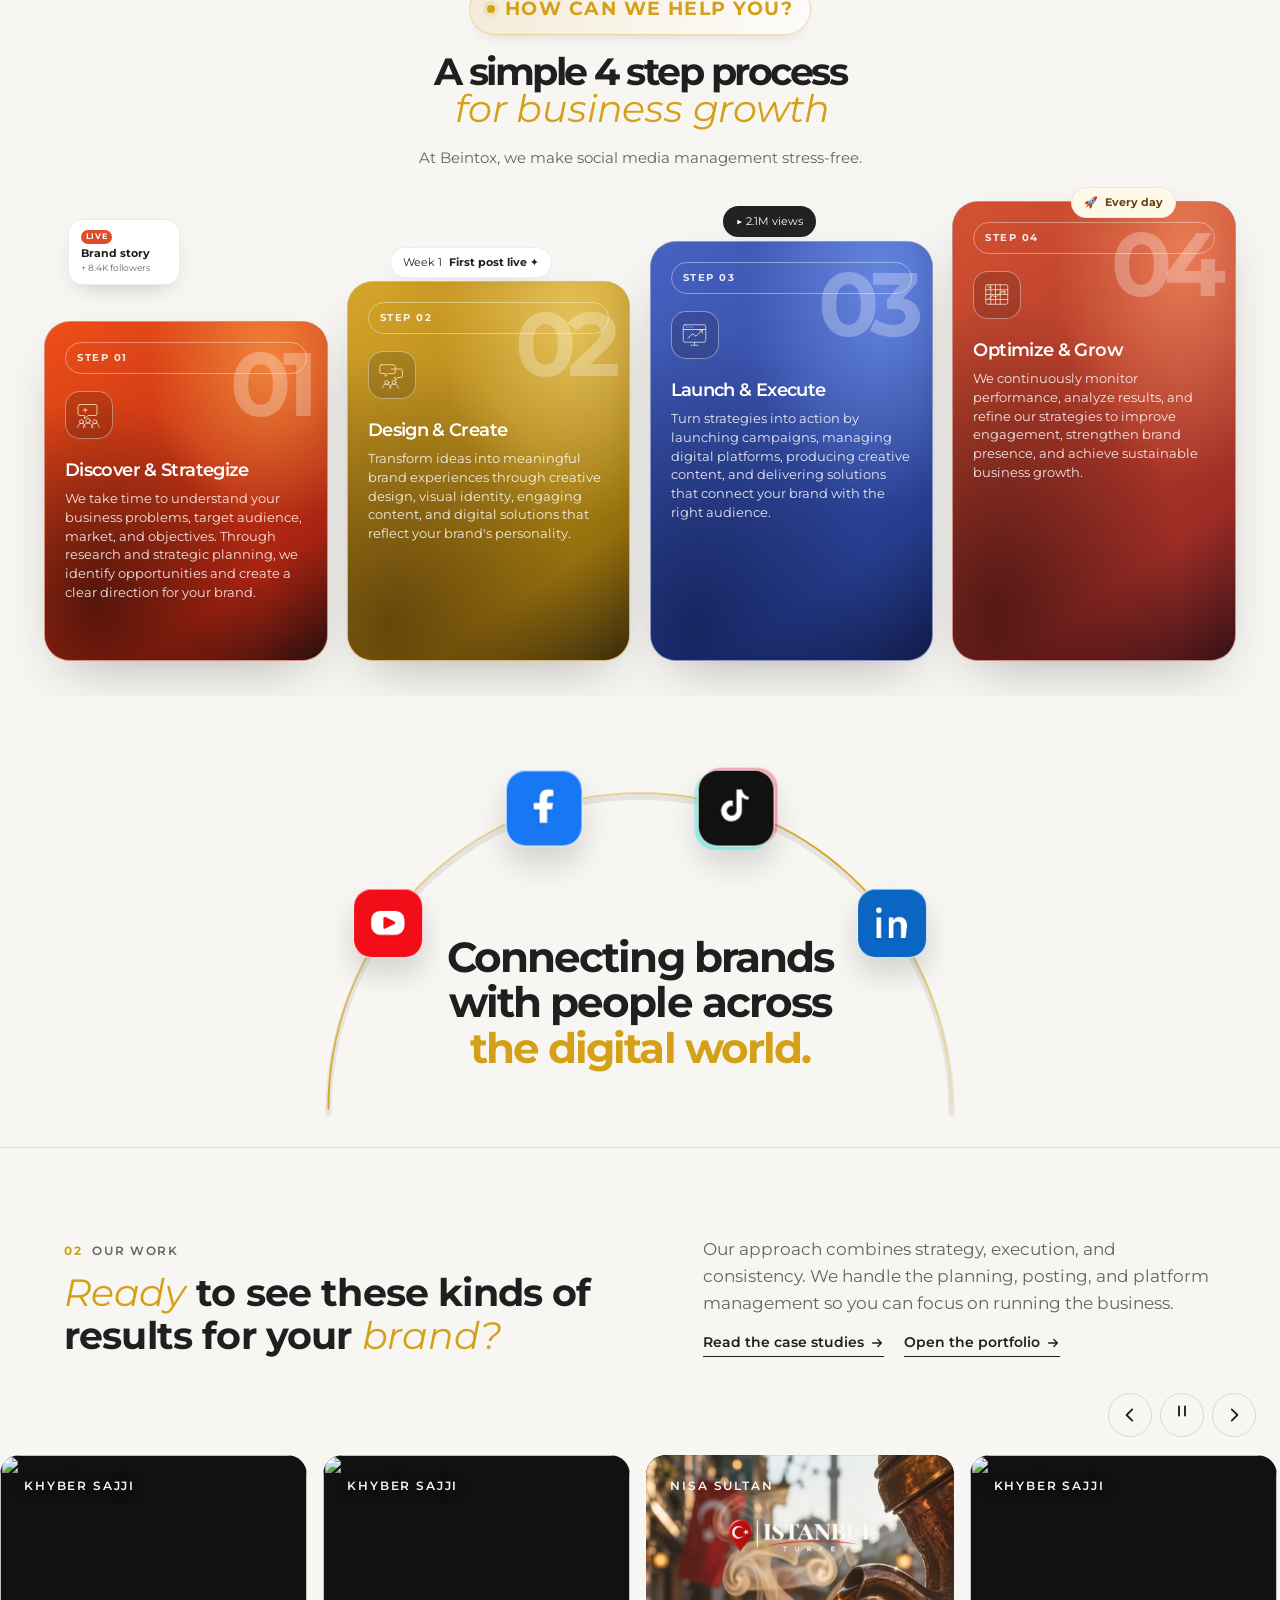
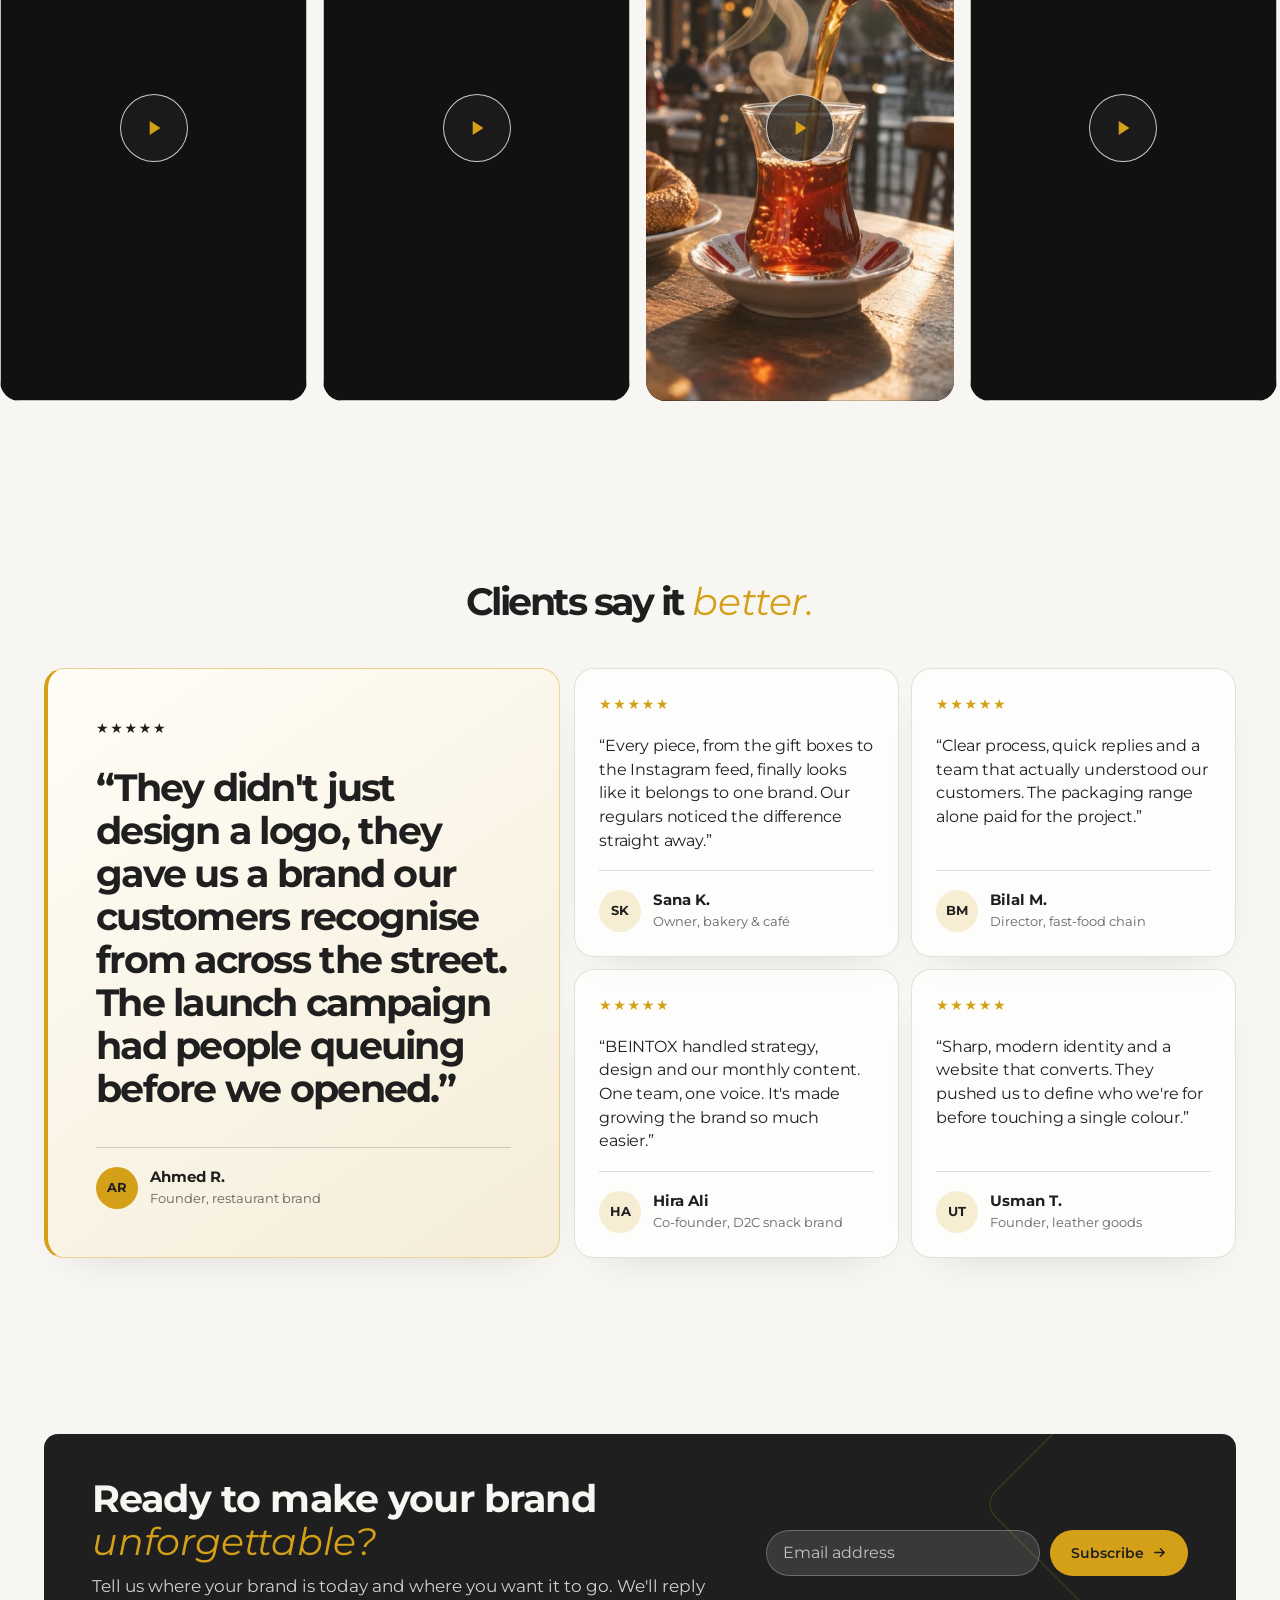
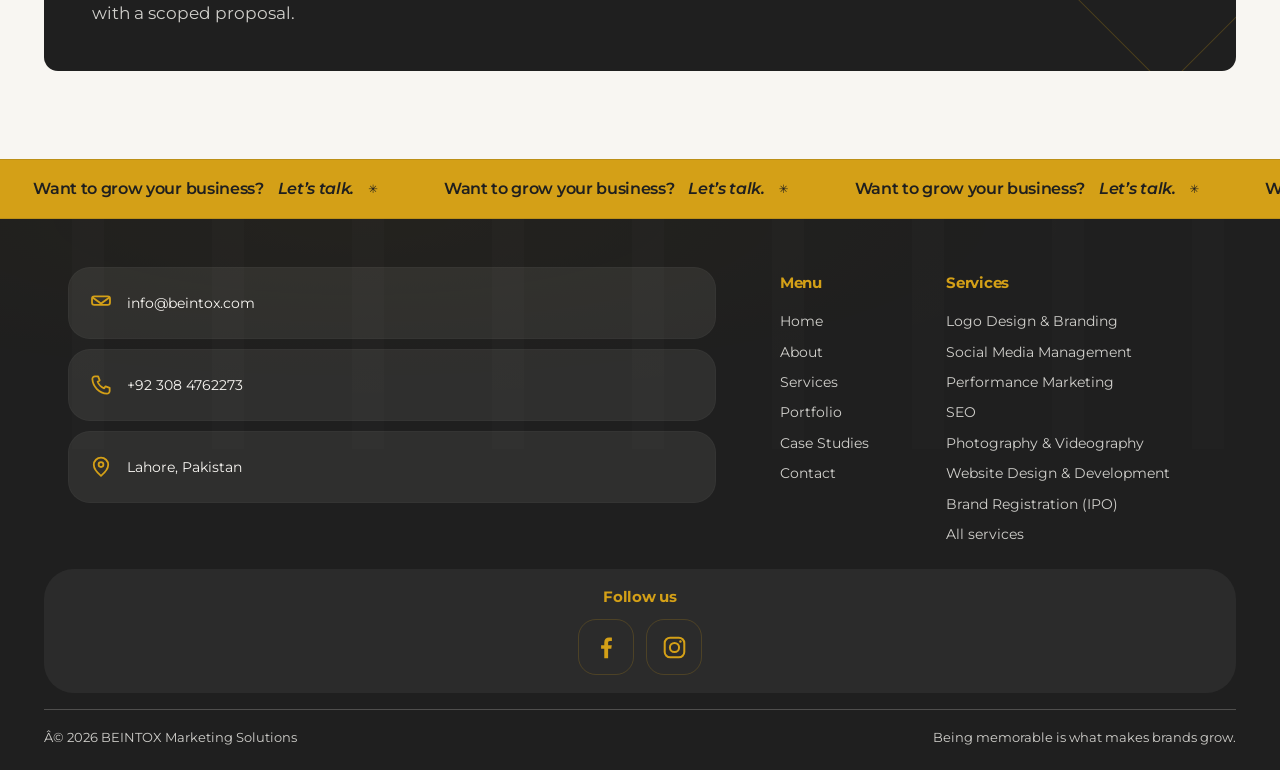
==== commit 6bfe8987: "Update index.html" ====
--- a/index.html
+++ b/index.html
@@ -4,7 +4,7 @@
 <meta charset="utf-8">
 <meta name="viewport" content="width=device-width, initial-scale=1">
 <title>Digital Marketing Agency in Pakistan | Beintox</title>
-<meta name="description" content="BEINTOX offers logo design and branding, social media management, performance marketing, SEO, photography and videography, website design and development, and brand registration.">
+<meta name="description" content="Beintox is a digital marketing agency in Pakistan offering SEO, branding, social media marketing, website development and creative services." />
 <meta name="theme-color" content="#1F1F1F">
 <meta property="og:type" content="website">
 <meta property="og:site_name" content="BEINTOX Marketing Solutions">
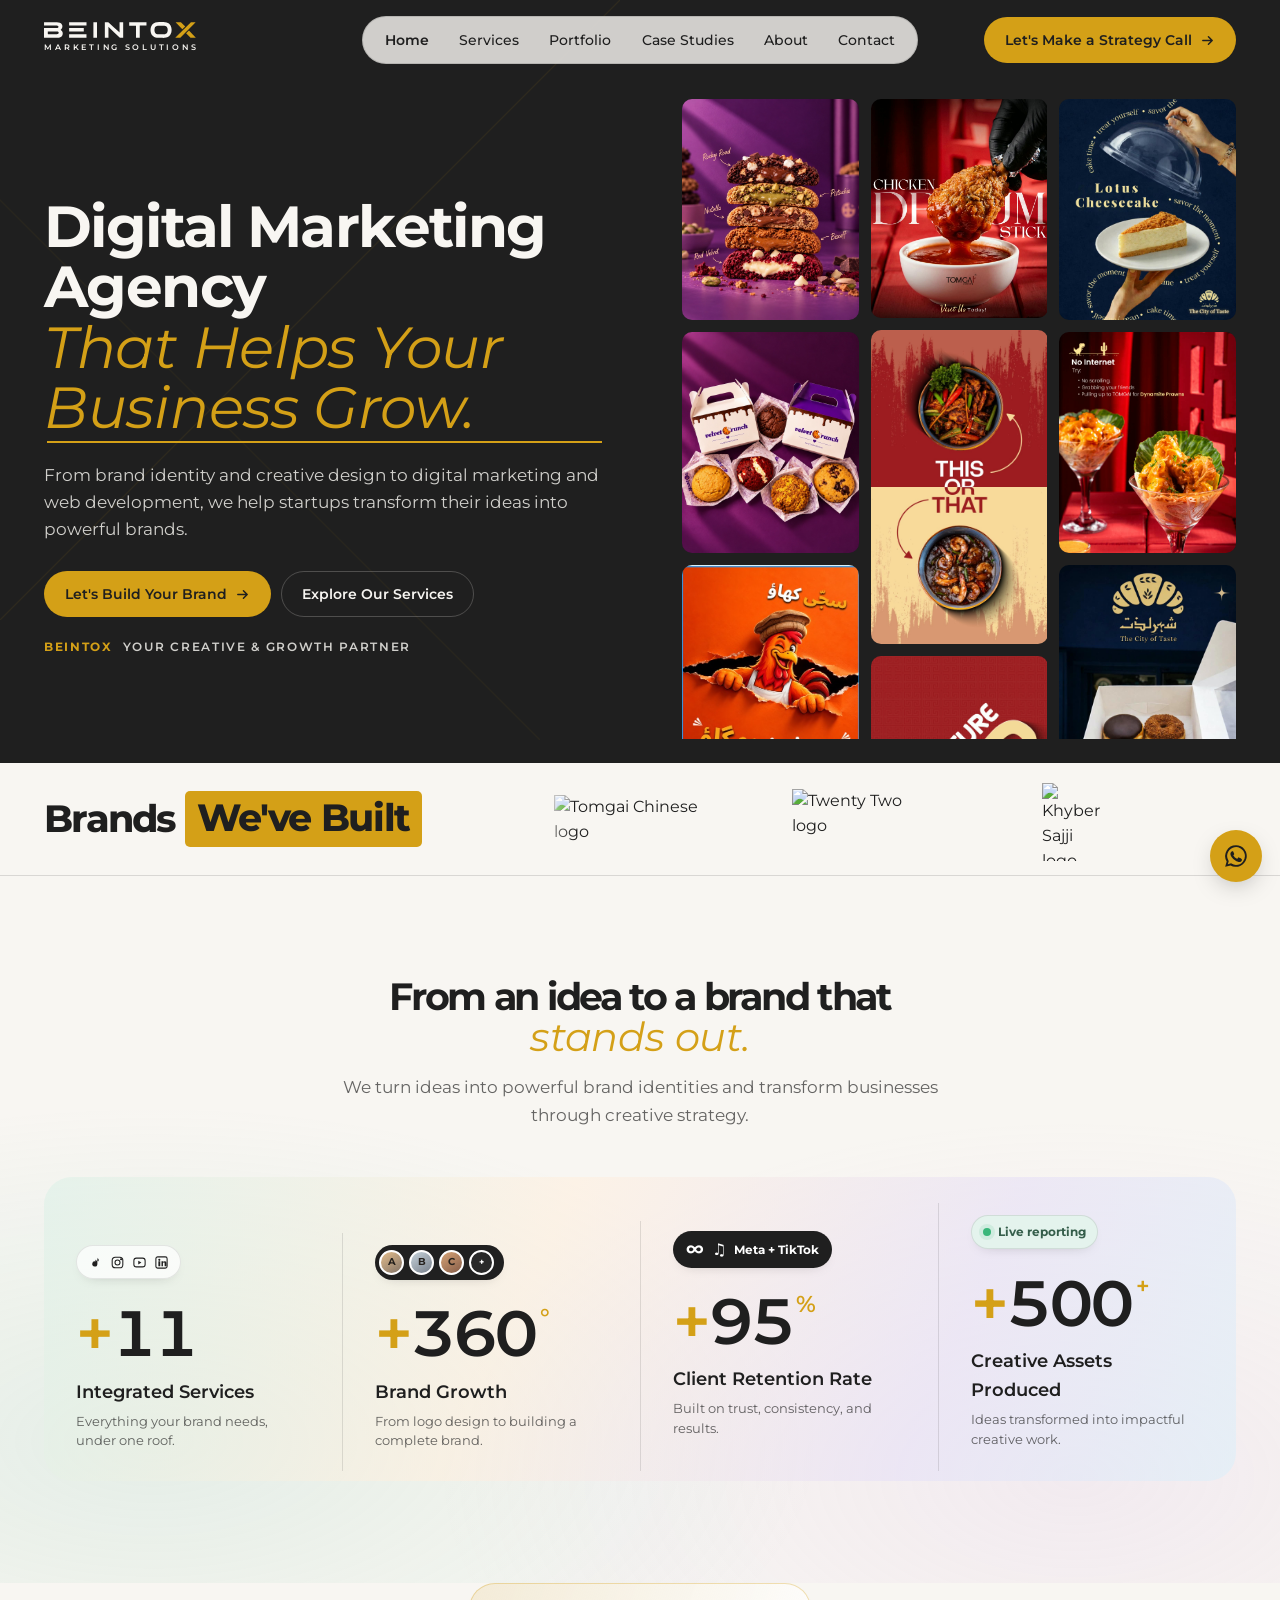
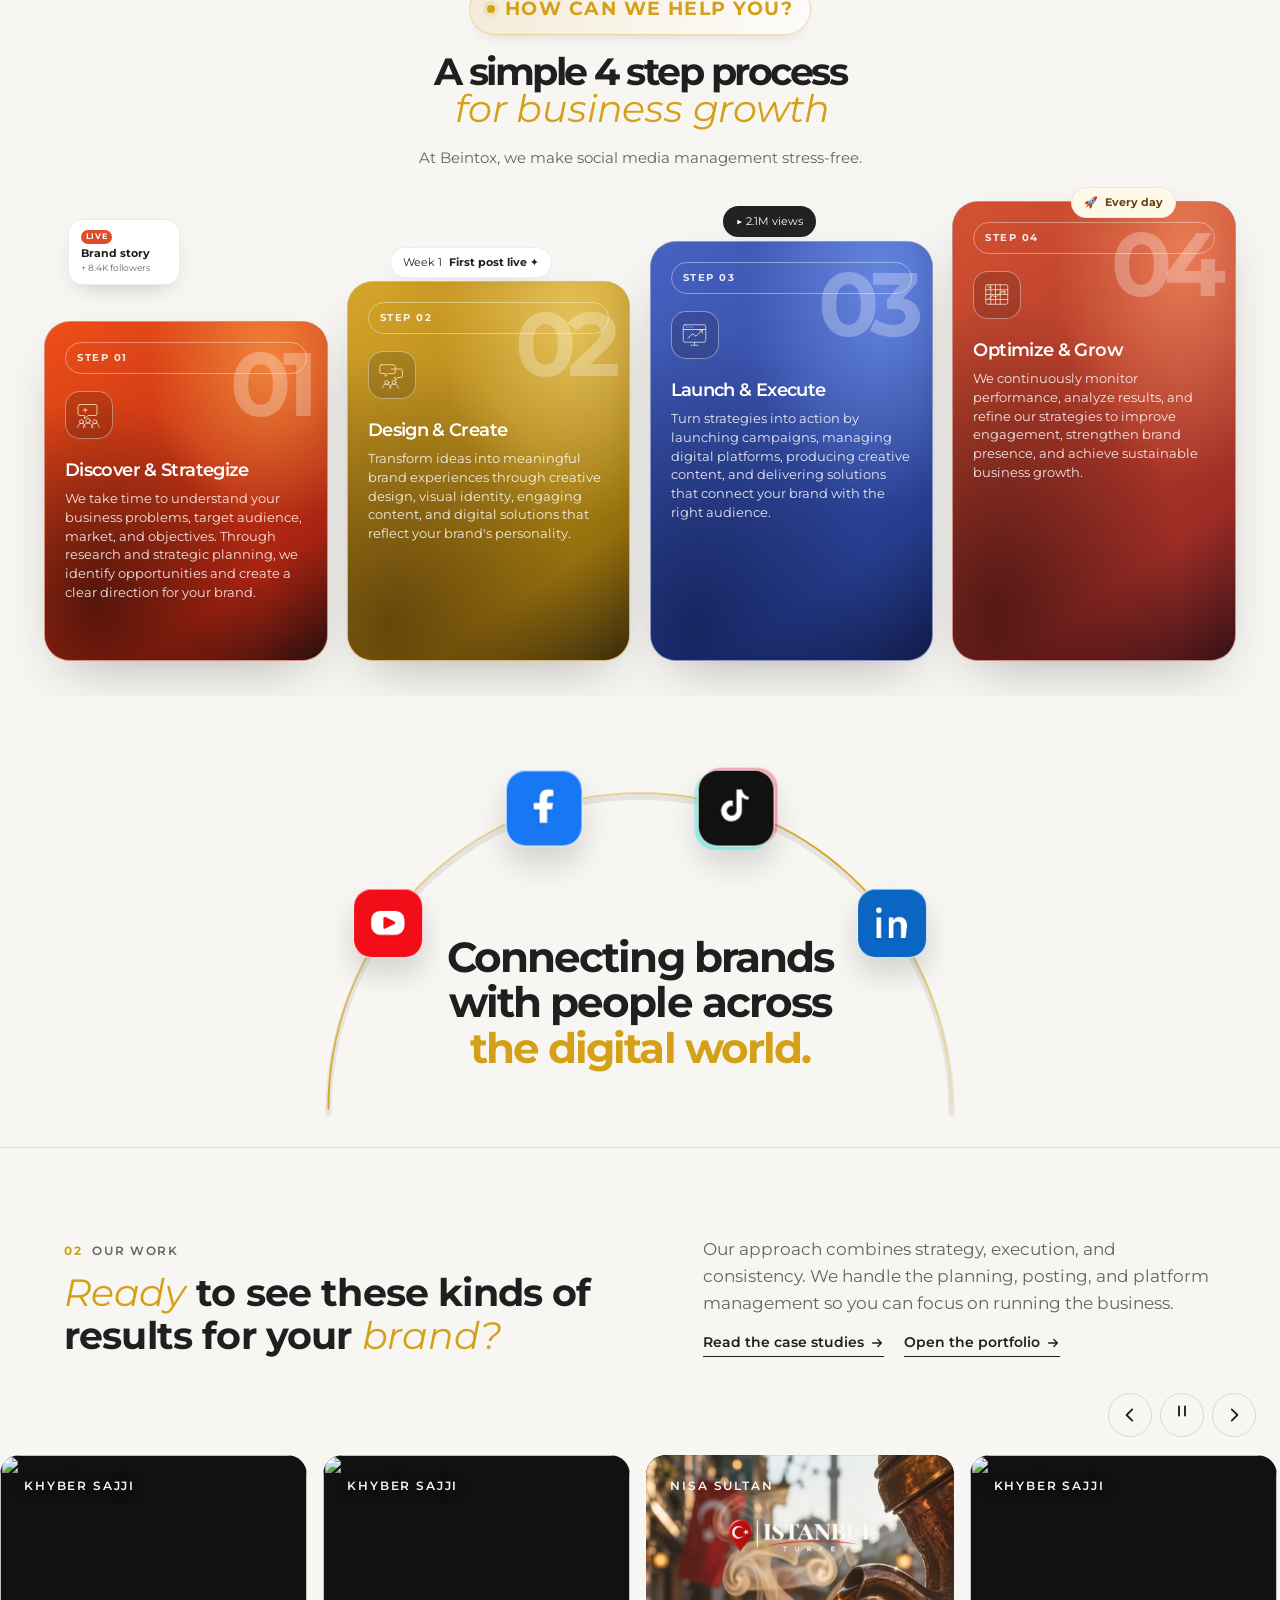
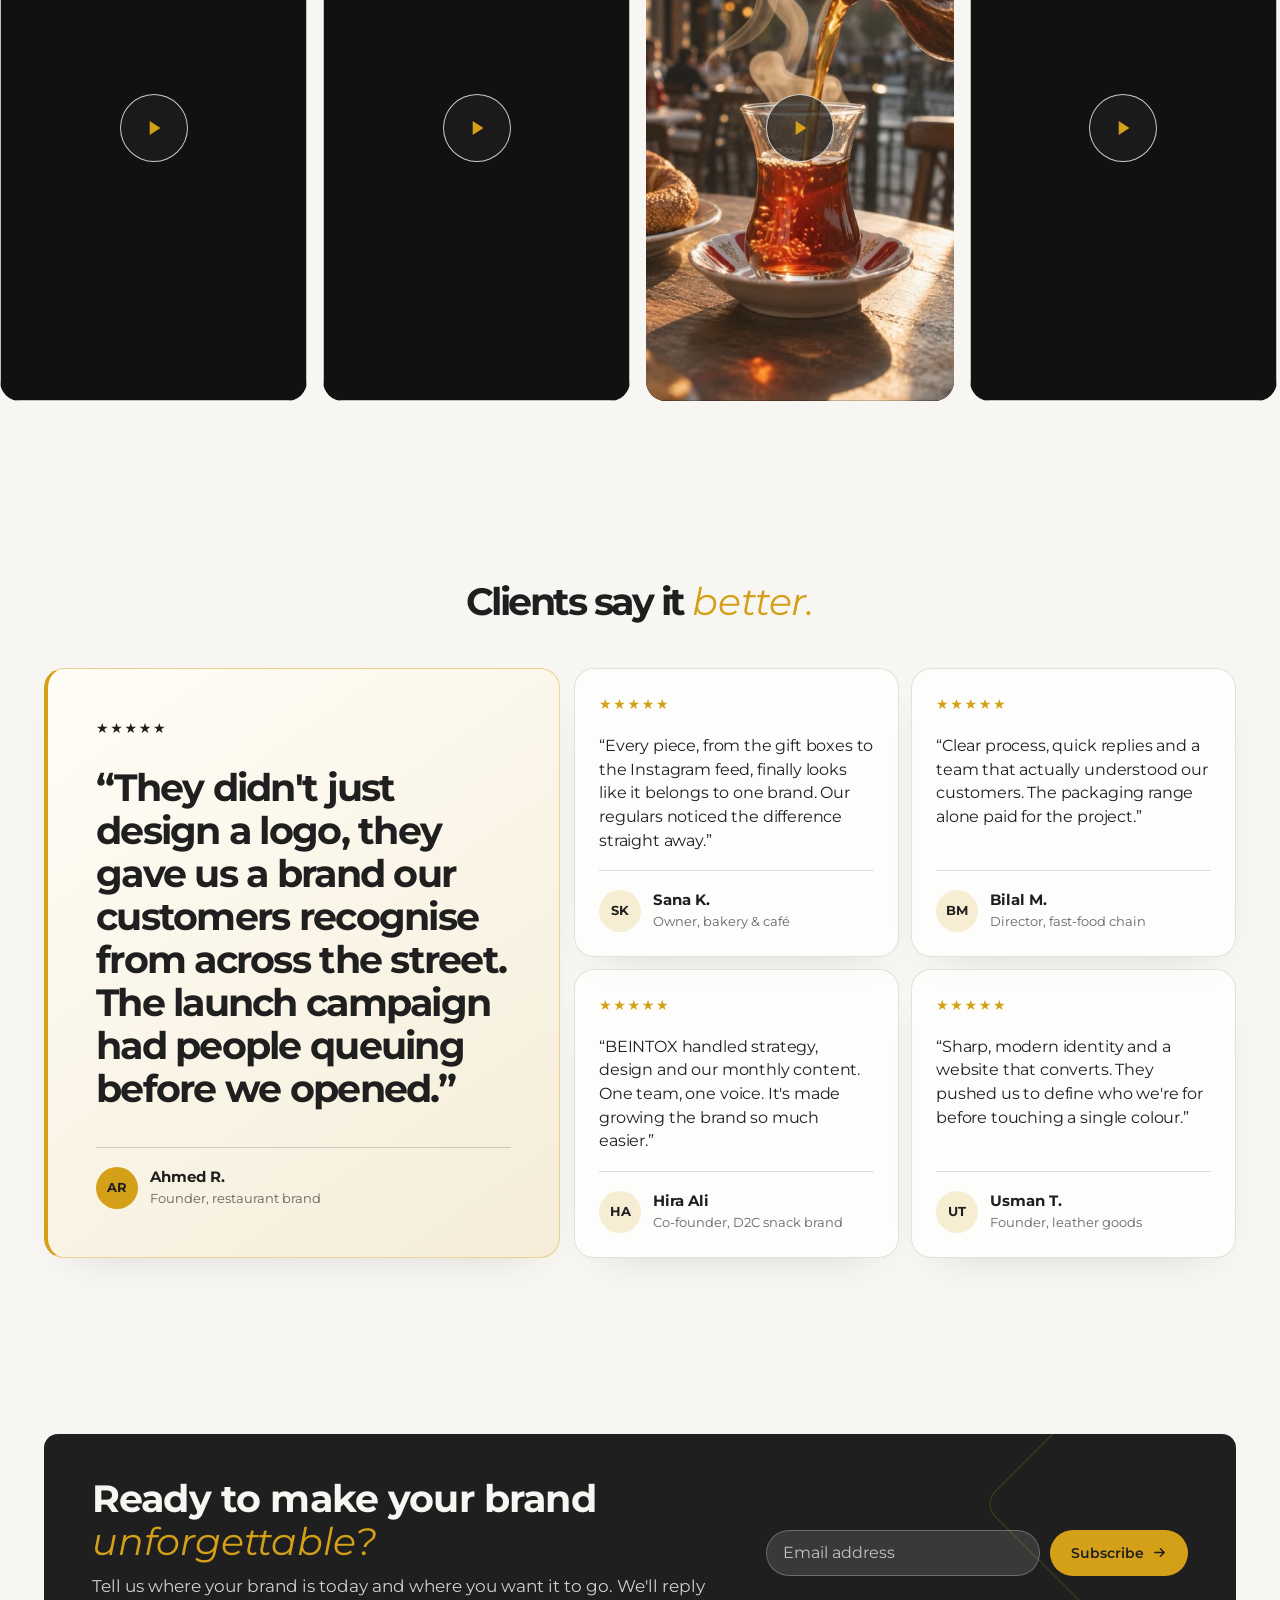
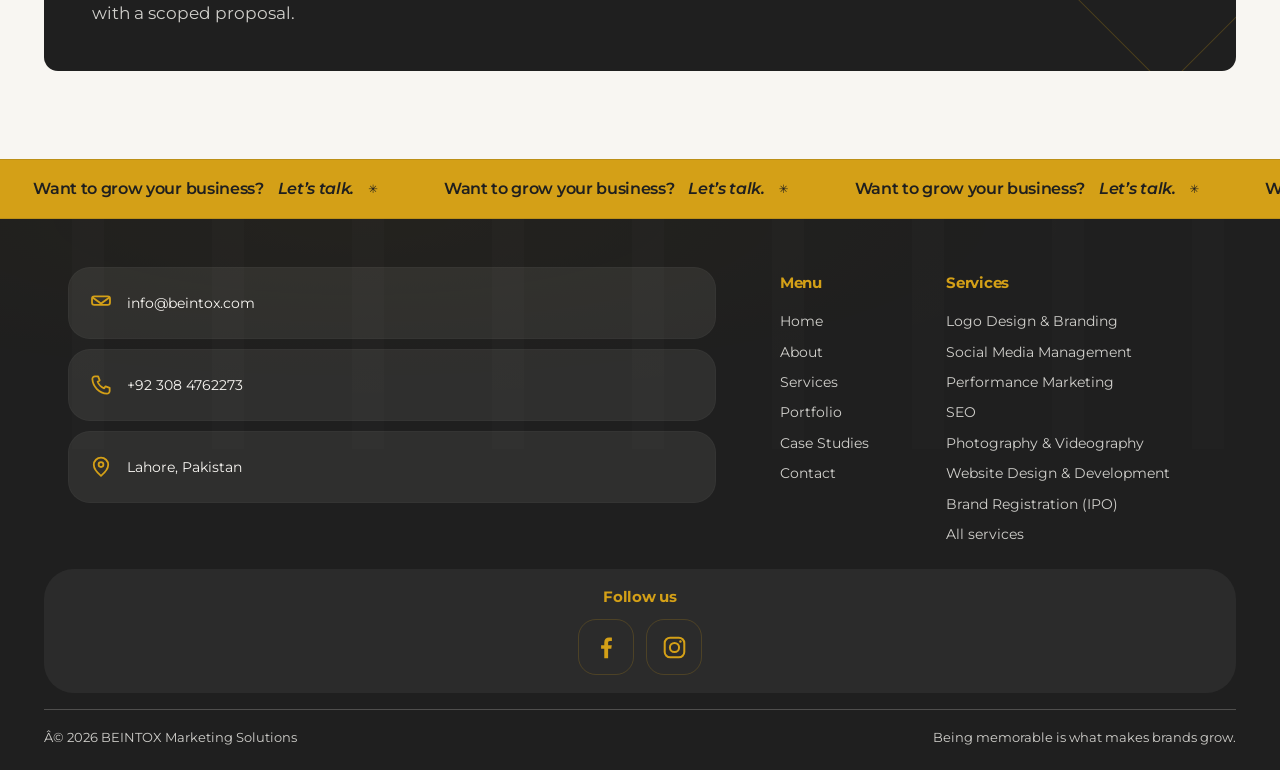
==== commit 52a6cdb6: "Update index.html" ====
--- a/index.html
+++ b/index.html
@@ -32,7 +32,7 @@
 
 <section class="hero"><div class="wrap">
   <div class="hero__copy">
-    <h1 class="h1">We Build Values<br><em>That Stand Out &amp; Grow.</em></h1>
+ <h1 class="h1">Digital Marketing Agency<br><em>That Helps Your Business Grow.</em></h1>
     <p class="lead">From brand identity and creative design to digital marketing and web development, we help startups transform their ideas into powerful brands.</p>
     <div class="btns"><a class="btn btn--gold rv" style="--i:3" href="contact.html">Let's Build Your Brand <svg viewBox="0 0 16 16" fill="none" aria-hidden="true"><path d="M3 8h10M9 4l4 4-4 4" stroke="currentColor" stroke-width="1.6" stroke-linecap="round" stroke-linejoin="round"/></svg></a><a class="btn btn--ghost" href="services.html">Explore Our Services</a></div>
     <span class="eyebrow hero__signature"><b>BEINTOX</b> Your creative &amp; growth partner</span>
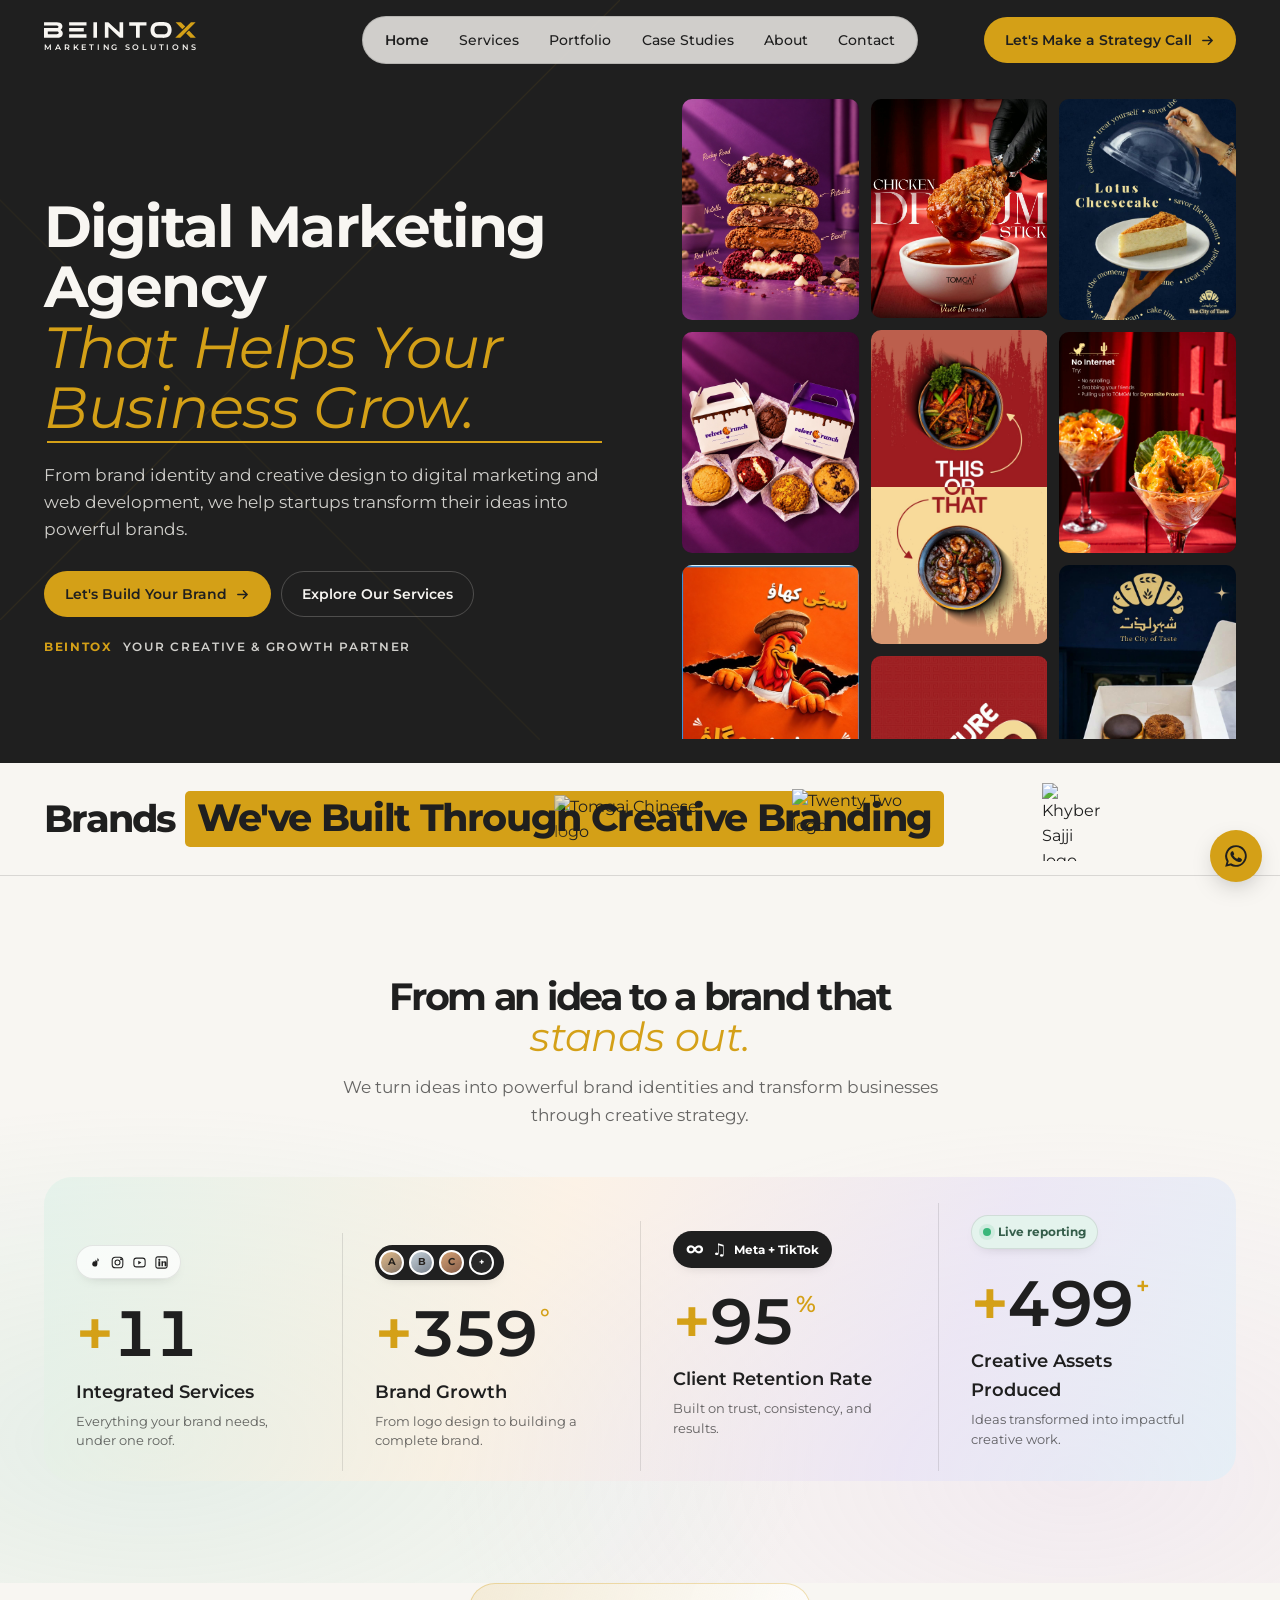
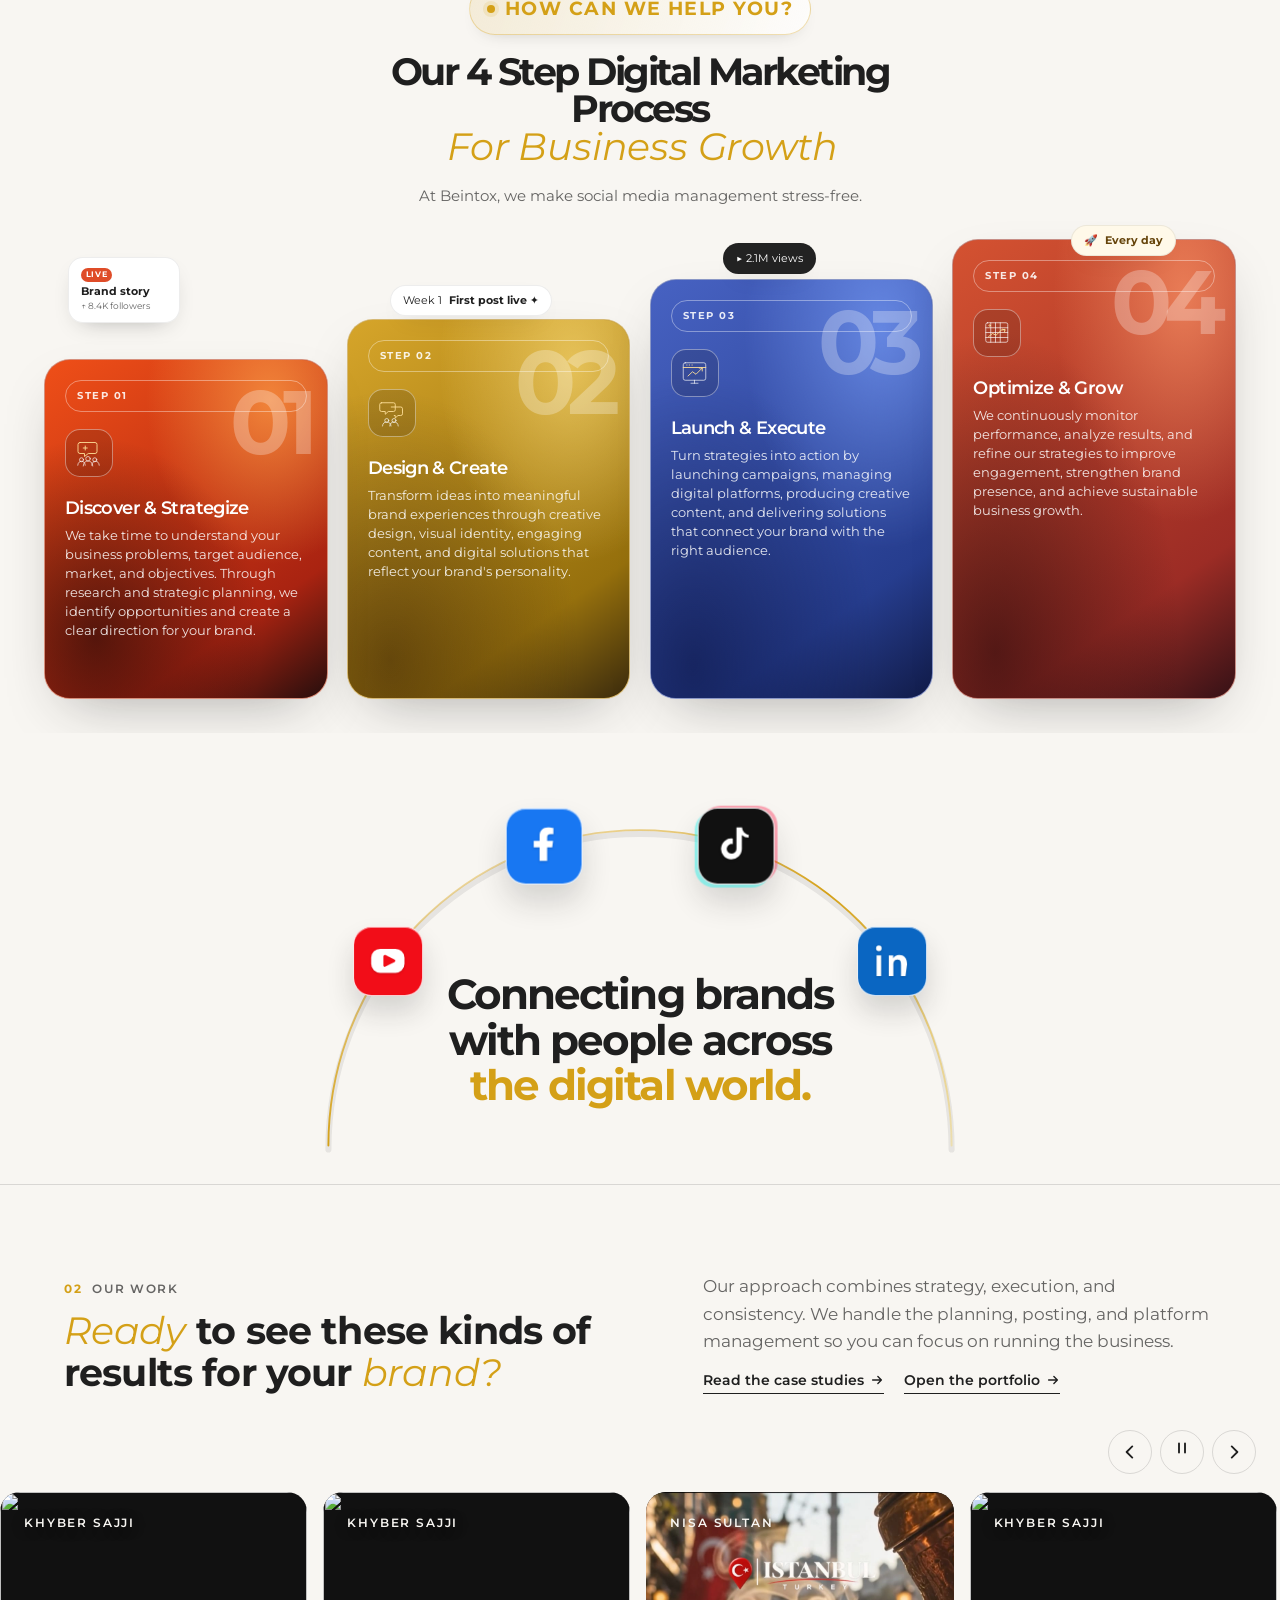
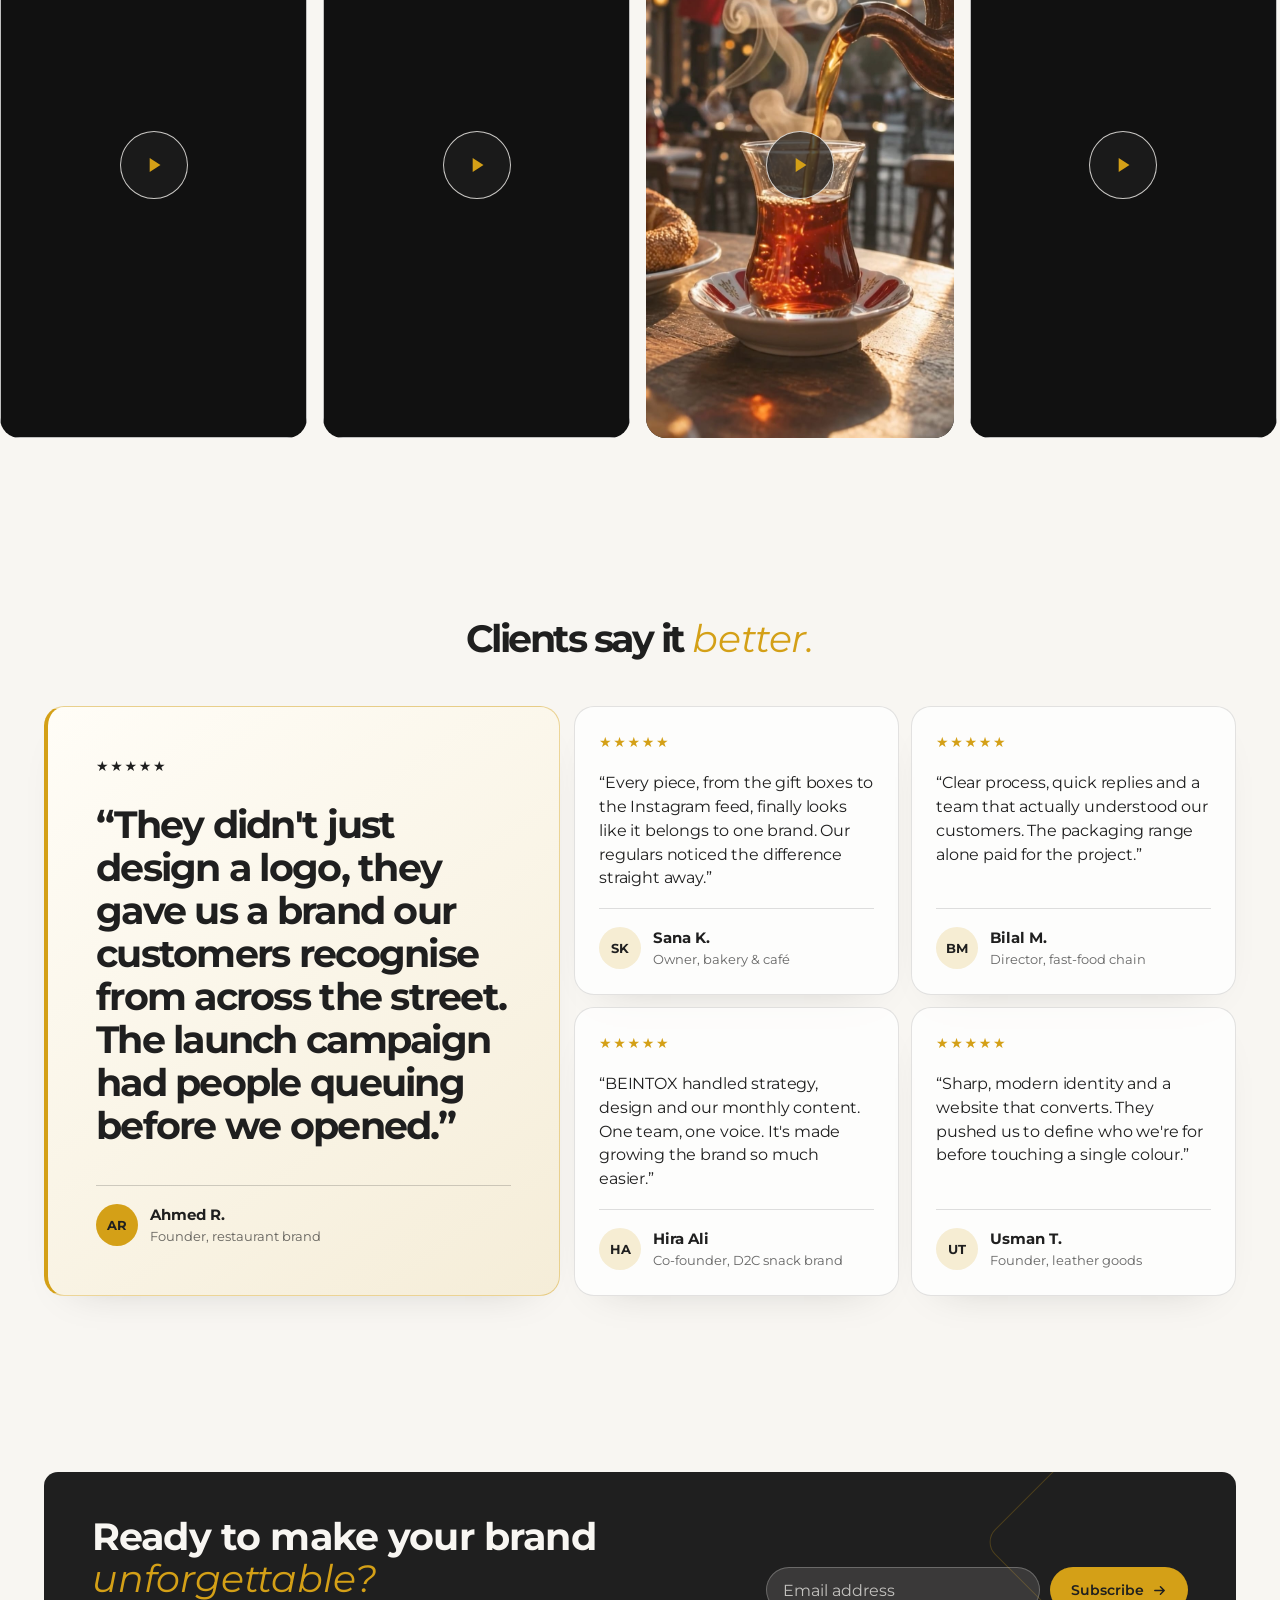
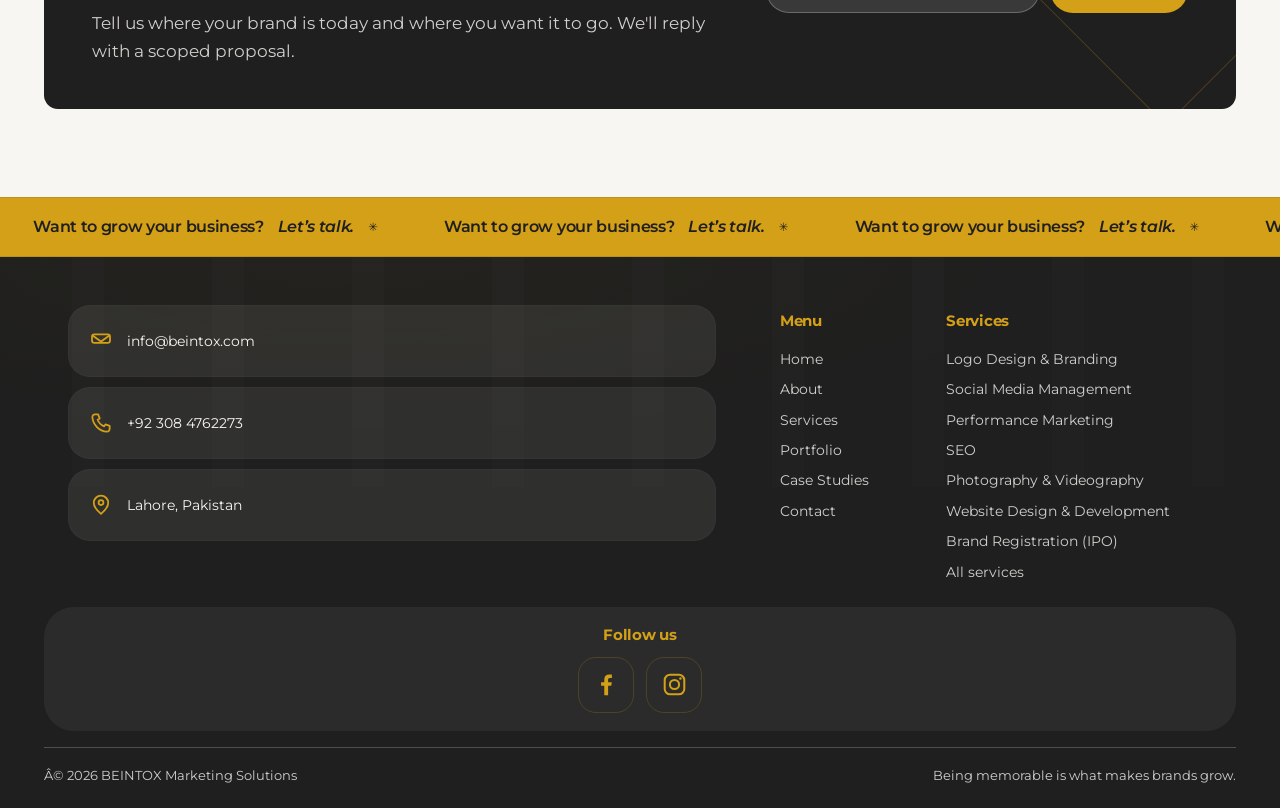
==== commit 34710374: "Update index.html" ====
--- a/index.html
+++ b/index.html
@@ -41,13 +41,13 @@
 </div></section>
 
 <section class="clients" aria-label="Clients"><div class="wrap">
-  <h2 class="clients__label"><span>Brands</span><strong>We've Built</strong></h2>
+ <h2 class="clients__label"><span>Brands</span><strong>We've Built Through Creative Branding</strong></h2>
   <div class="marquee"><div class="marquee__track"><a href="portfolio.html#tomgai" class="logo-s" aria-label="Tomgai Chinese"><img src="assets/img/logos/tomgai.png" alt="Tomgai Chinese logo" width="891" height="263" loading="lazy" decoding="async"></a><a href="portfolio.html#twenty-two" class="logo-s" aria-label="Twenty Two"><img src="assets/img/logos/twentytwo.png" alt="Twenty Two logo" width="753" height="364" loading="lazy" decoding="async"></a><a href="portfolio.html#khyber-sajji" class="logo-l" aria-label="Khyber Sajji"><img src="assets/img/logos/khyber.png" alt="Khyber Sajji logo" width="562" height="682" loading="lazy" decoding="async"></a><a href="portfolio.html#shehar-e-lazzat" class="logo-l" aria-label="Shehar-e-Lazzat"><img src="assets/img/logos/shehar.png" alt="Shehar-e-Lazzat logo" width="707" height="631" loading="lazy" decoding="async"></a><span class="logo-xl" role="img" aria-label="Velvet Crunch"><img src="assets/img/logos/velvetcrunch.png" alt="Velvet Crunch logo" width="700" height="699" loading="lazy" decoding="async"></span><span class="logo-l" role="img" aria-label="Leatherifyy"><img src="assets/img/logos/leatherifyy.png" alt="Leatherifyy logo" width="800" height="501" loading="lazy" decoding="async"></span><a href="portfolio.html#tomgai" class="logo-s" aria-label="Tomgai Chinese"><img src="assets/img/logos/tomgai.png" alt="Tomgai Chinese logo" width="891" height="263" loading="lazy" decoding="async"></a><a href="portfolio.html#twenty-two" class="logo-s" aria-label="Twenty Two"><img src="assets/img/logos/twentytwo.png" alt="Twenty Two logo" width="753" height="364" loading="lazy" decoding="async"></a><a href="portfolio.html#khyber-sajji" class="logo-l" aria-label="Khyber Sajji"><img src="assets/img/logos/khyber.png" alt="Khyber Sajji logo" width="562" height="682" loading="lazy" decoding="async"></a><a href="portfolio.html#shehar-e-lazzat" class="logo-l" aria-label="Shehar-e-Lazzat"><img src="assets/img/logos/shehar.png" alt="Shehar-e-Lazzat logo" width="707" height="631" loading="lazy" decoding="async"></a><span class="logo-xl" role="img" aria-label="Velvet Crunch"><img src="assets/img/logos/velvetcrunch.png" alt="Velvet Crunch logo" width="700" height="699" loading="lazy" decoding="async"></span><span class="logo-l" role="img" aria-label="Leatherifyy"><img src="assets/img/logos/leatherifyy.png" alt="Leatherifyy logo" width="800" height="501" loading="lazy" decoding="async"></span><a tabindex="-1" aria-hidden="true" href="portfolio.html#tomgai" class="logo-s" aria-label="Tomgai Chinese"><img src="assets/img/logos/tomgai.png" alt="Tomgai Chinese logo" width="891" height="263" loading="lazy" decoding="async"></a><a tabindex="-1" aria-hidden="true" href="portfolio.html#twenty-two" class="logo-s" aria-label="Twenty Two"><img src="assets/img/logos/twentytwo.png" alt="Twenty Two logo" width="753" height="364" loading="lazy" decoding="async"></a><a tabindex="-1" aria-hidden="true" href="portfolio.html#khyber-sajji" class="logo-l" aria-label="Khyber Sajji"><img src="assets/img/logos/khyber.png" alt="Khyber Sajji logo" width="562" height="682" loading="lazy" decoding="async"></a><a tabindex="-1" aria-hidden="true" href="portfolio.html#shehar-e-lazzat" class="logo-l" aria-label="Shehar-e-Lazzat"><img src="assets/img/logos/shehar.png" alt="Shehar-e-Lazzat logo" width="707" height="631" loading="lazy" decoding="async"></a><span class="logo-xl" aria-hidden="true" aria-label="Velvet Crunch"><img src="assets/img/logos/velvetcrunch.png" alt="Velvet Crunch logo" width="700" height="699" loading="lazy" decoding="async"></span><span class="logo-l" aria-hidden="true" aria-label="Leatherifyy"><img src="assets/img/logos/leatherifyy.png" alt="Leatherifyy logo" width="800" height="501" loading="lazy" decoding="async"></span><a tabindex="-1" aria-hidden="true" href="portfolio.html#tomgai" class="logo-s" aria-label="Tomgai Chinese"><img src="assets/img/logos/tomgai.png" alt="Tomgai Chinese logo" width="891" height="263" loading="lazy" decoding="async"></a><a tabindex="-1" aria-hidden="true" href="portfolio.html#twenty-two" class="logo-s" aria-label="Twenty Two"><img src="assets/img/logos/twentytwo.png" alt="Twenty Two logo" width="753" height="364" loading="lazy" decoding="async"></a><a tabindex="-1" aria-hidden="true" href="portfolio.html#khyber-sajji" class="logo-l" aria-label="Khyber Sajji"><img src="assets/img/logos/khyber.png" alt="Khyber Sajji logo" width="562" height="682" loading="lazy" decoding="async"></a><a tabindex="-1" aria-hidden="true" href="portfolio.html#shehar-e-lazzat" class="logo-l" aria-label="Shehar-e-Lazzat"><img src="assets/img/logos/shehar.png" alt="Shehar-e-Lazzat logo" width="707" height="631" loading="lazy" decoding="async"></a><span class="logo-xl" aria-hidden="true" aria-label="Velvet Crunch"><img src="assets/img/logos/velvetcrunch.png" alt="Velvet Crunch logo" width="700" height="699" loading="lazy" decoding="async"></span><span class="logo-l" aria-hidden="true" aria-label="Leatherifyy"><img src="assets/img/logos/leatherifyy.png" alt="Leatherifyy logo" width="800" height="501" loading="lazy" decoding="async"></span></div></div>
 </div></section>
 
 <section class="kband"><div class="wrap">
   <div class="kband__intro">
-    <h2 class="h2 rv" style="--i:0"><span class="kband__headline-main">From an idea to a brand that</span><em>stands out.</em></h2>
+   <h2 class="h2 rv" style="--i:0"><span class="kband__headline-main">From an idea to a brand that</span><em>stands out.</em></h2>
     <p class="lead rv" style="--i:1">We turn ideas into powerful brand identities and transform businesses through creative strategy.</p>
   </div>
   <div class="kpis" aria-label="BEINTOX results">
@@ -61,7 +61,7 @@
 <section class="sec home-process" aria-labelledby="home-process-title"><div class="wrap">
   <div class="home-process__intro">
     <span class="eyebrow home-process__eyebrow"><b>How can we help you?</b></span>
-    <h2 class="h2" id="home-process-title"><span>A simple 4 step process</span><em>for business growth</em></h2>
+    <h2 class="h2" id="home-process-title"><span>Our 4 Step Digital Marketing Process</span><em>For Business Growth</em></h2>
     <p class="lead">At Beintox, we make social media management stress-free.</p>
   </div>
   <div class="process-stack" aria-label="Four-step process">
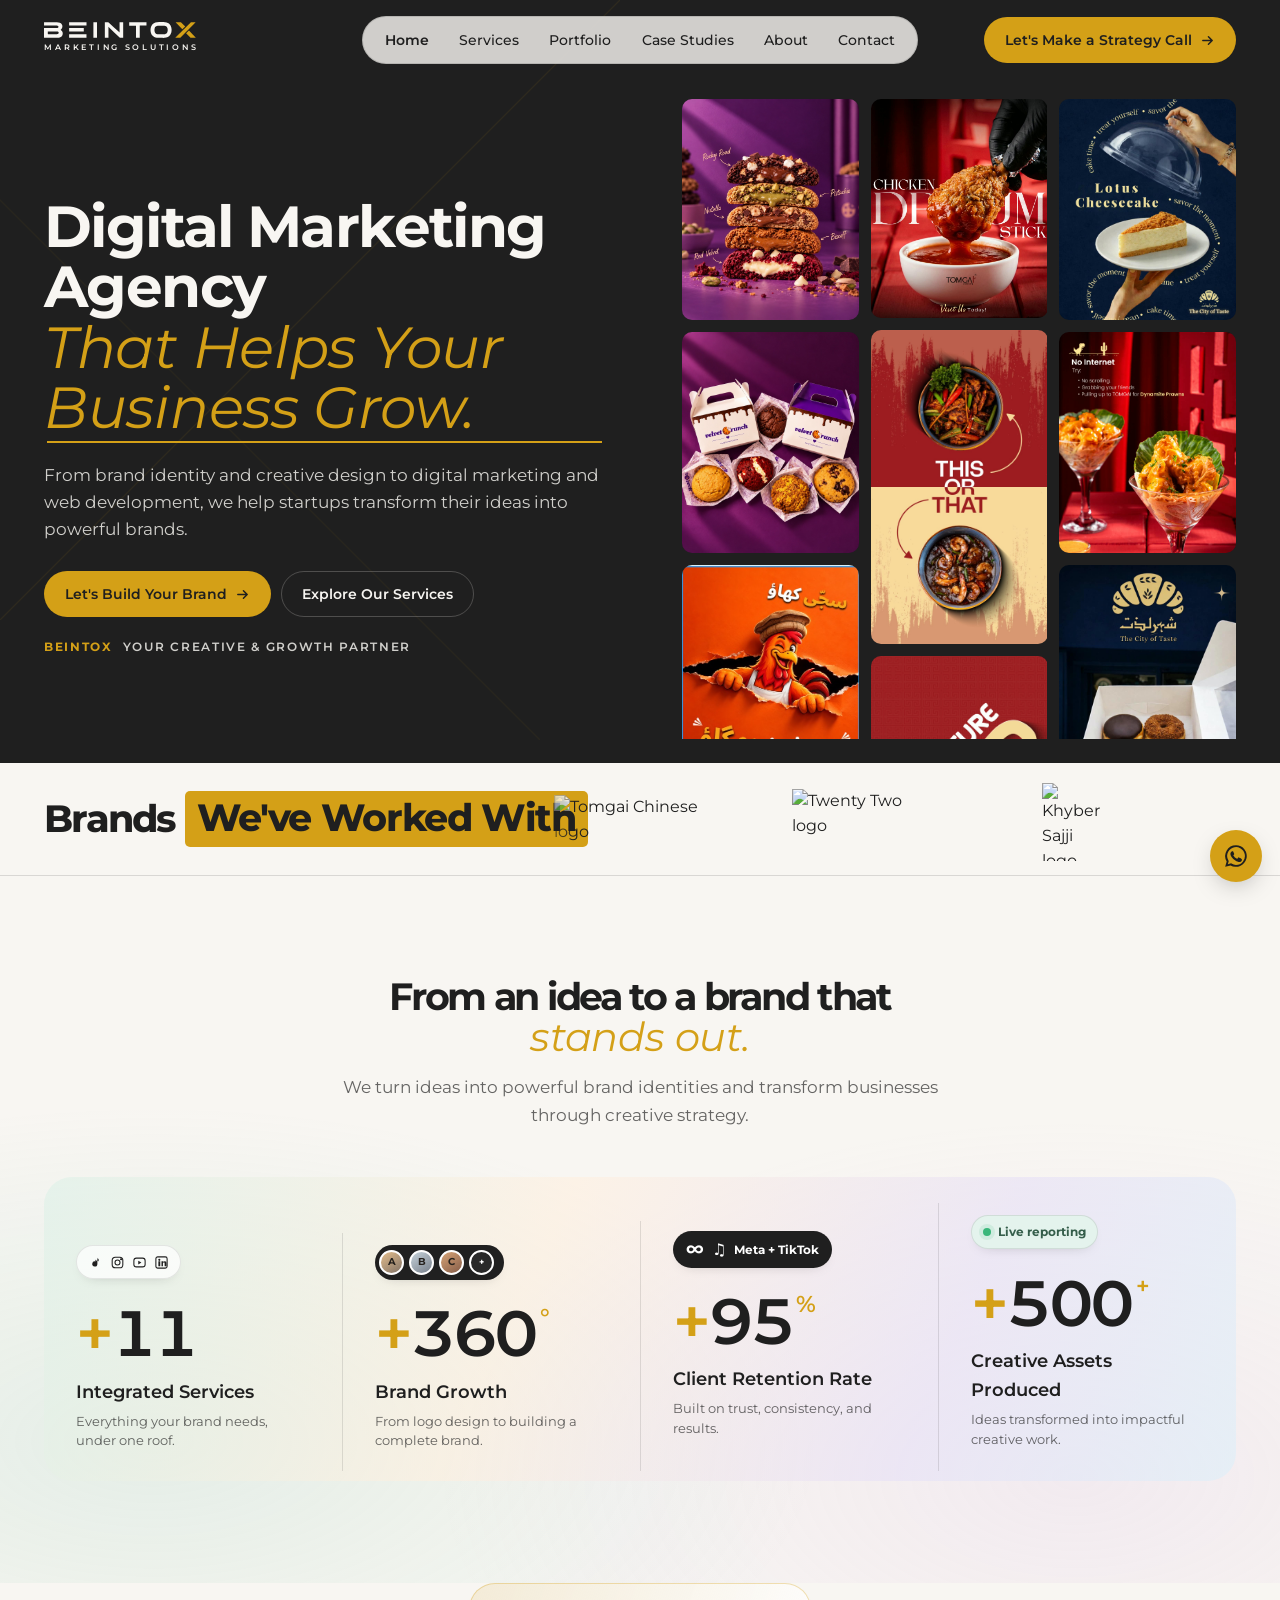
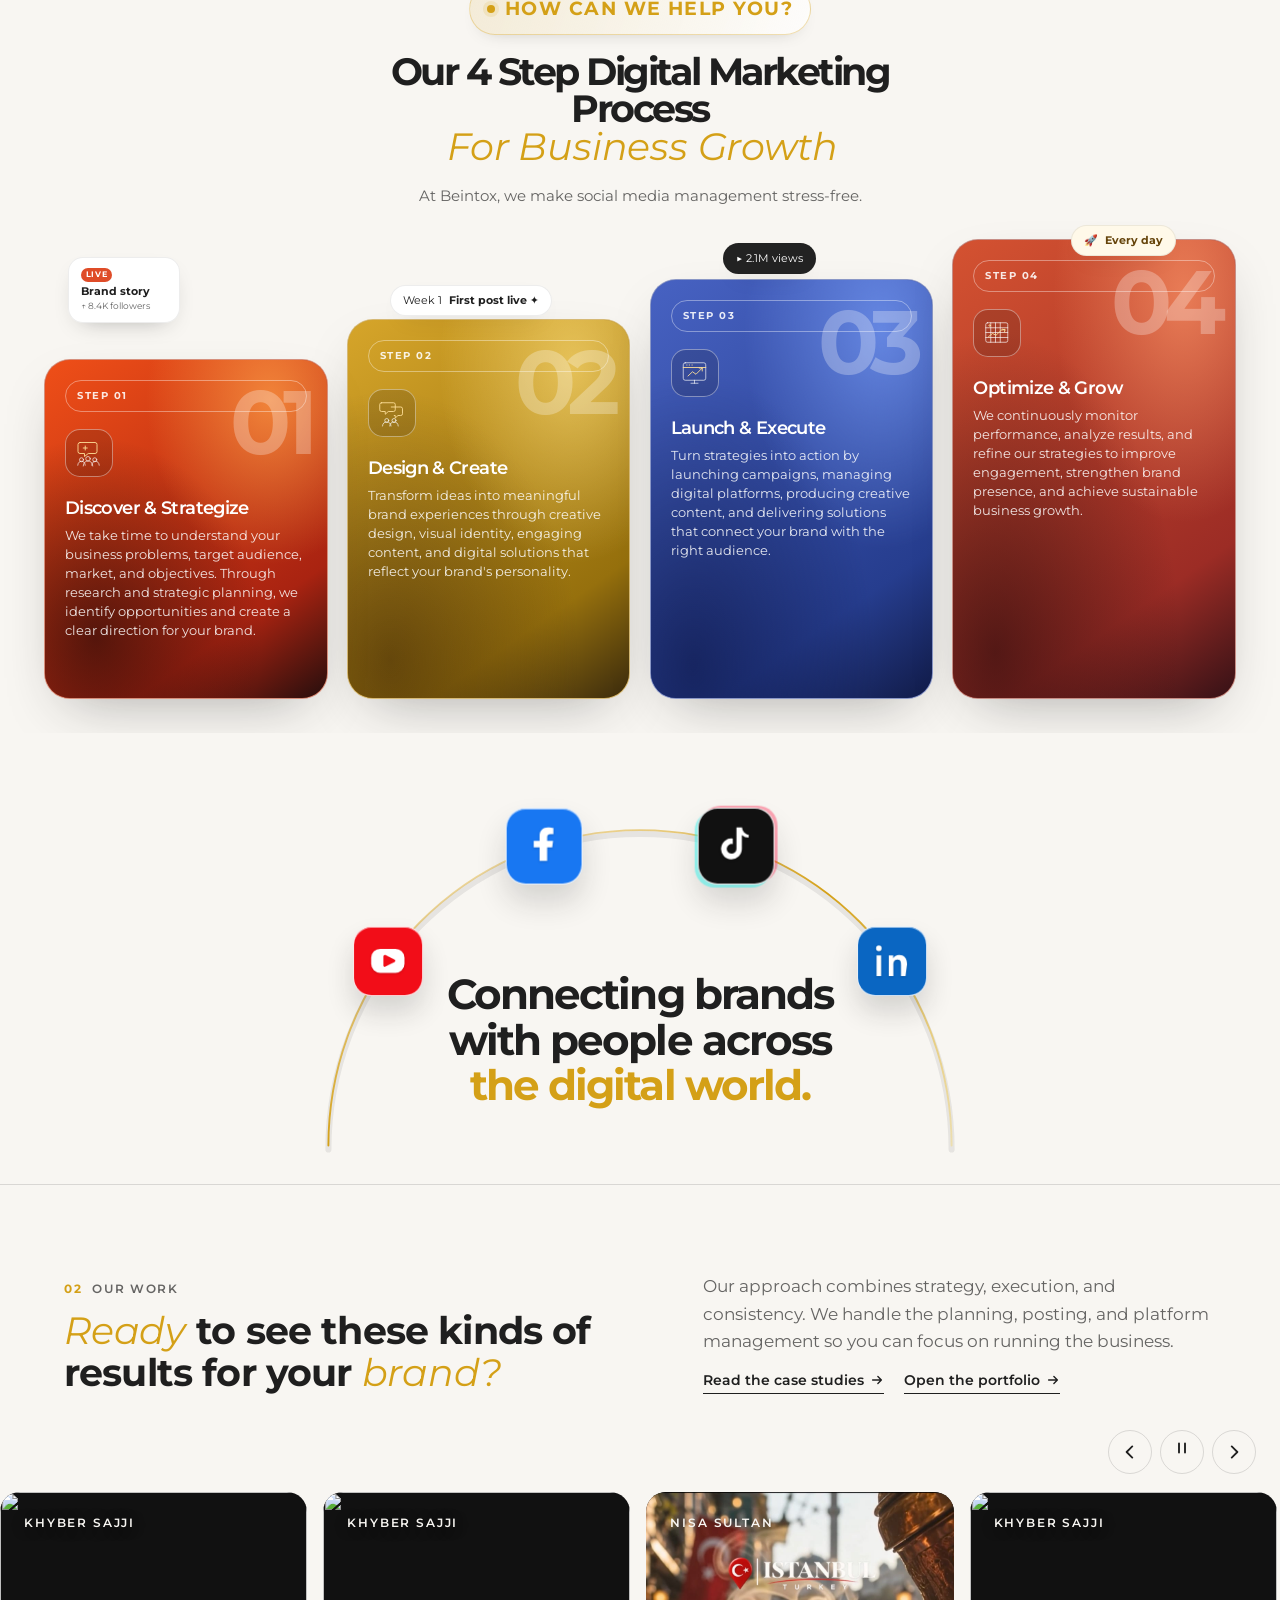
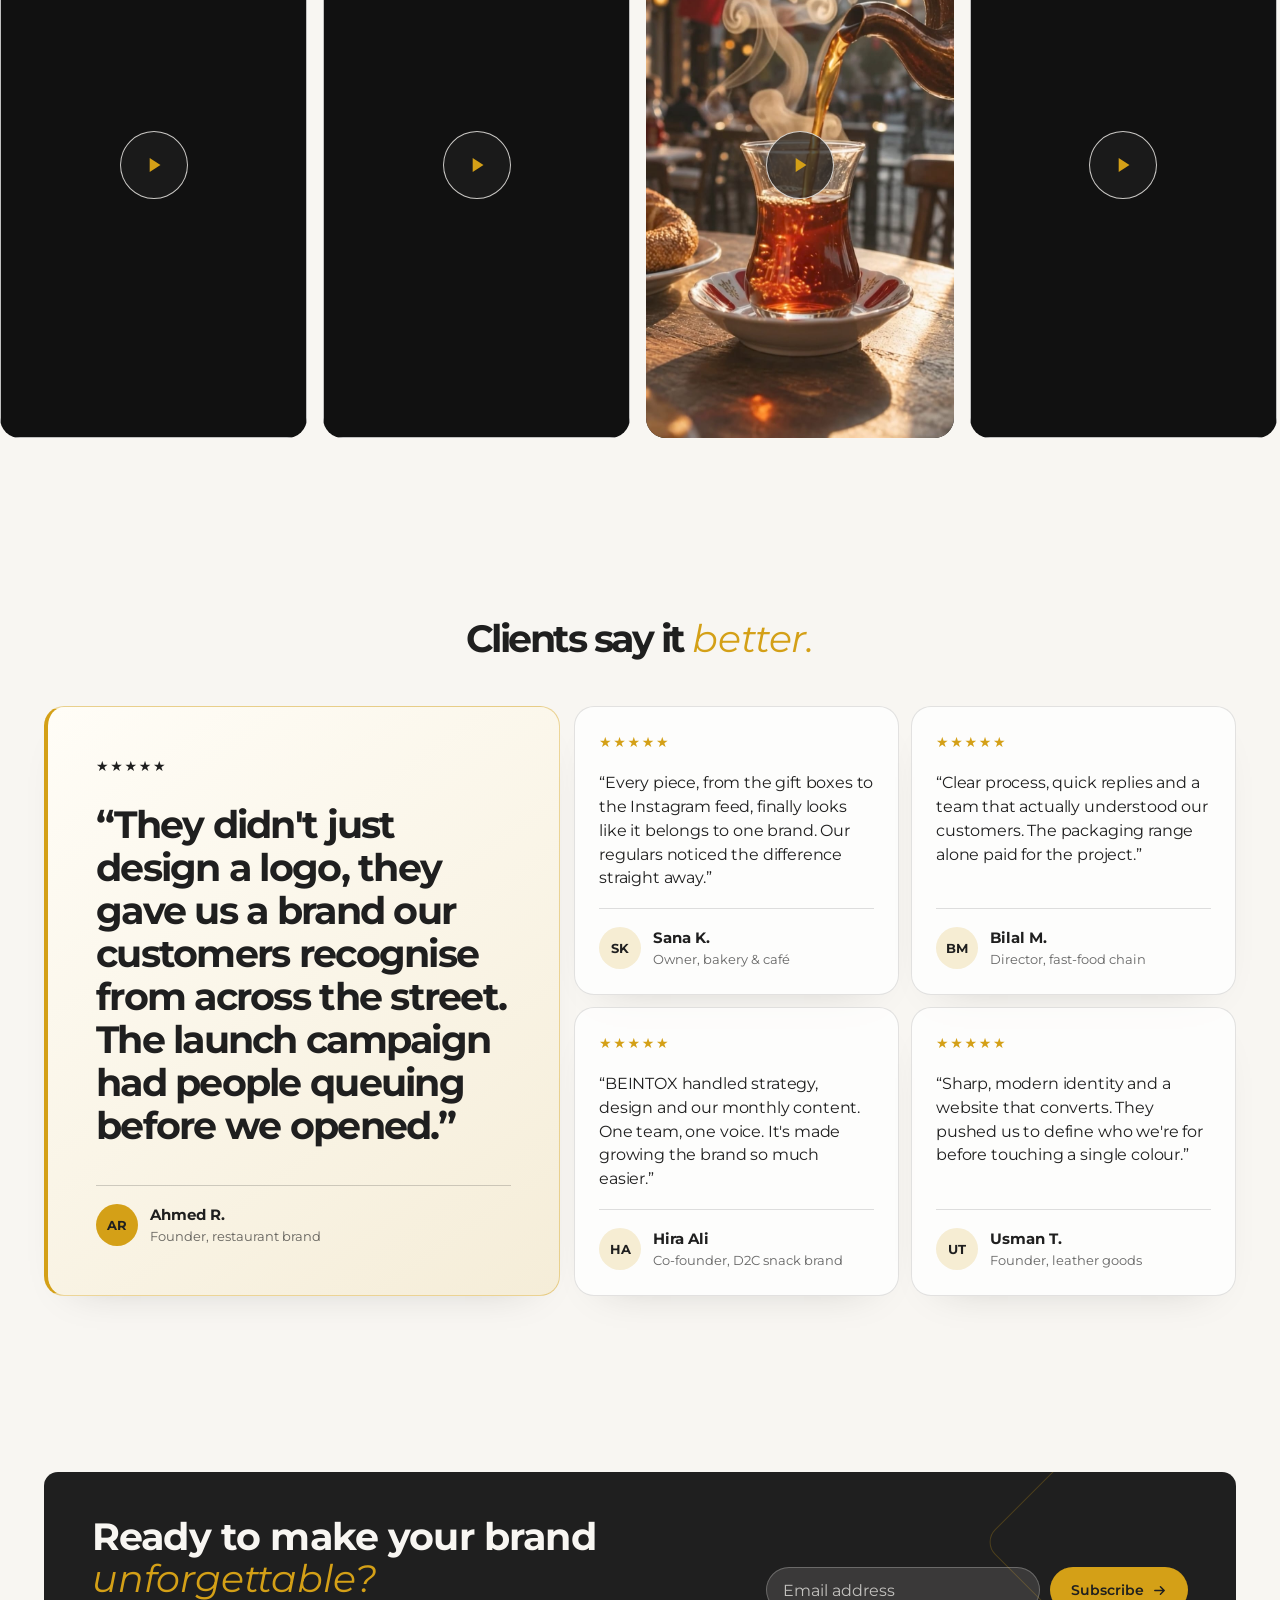
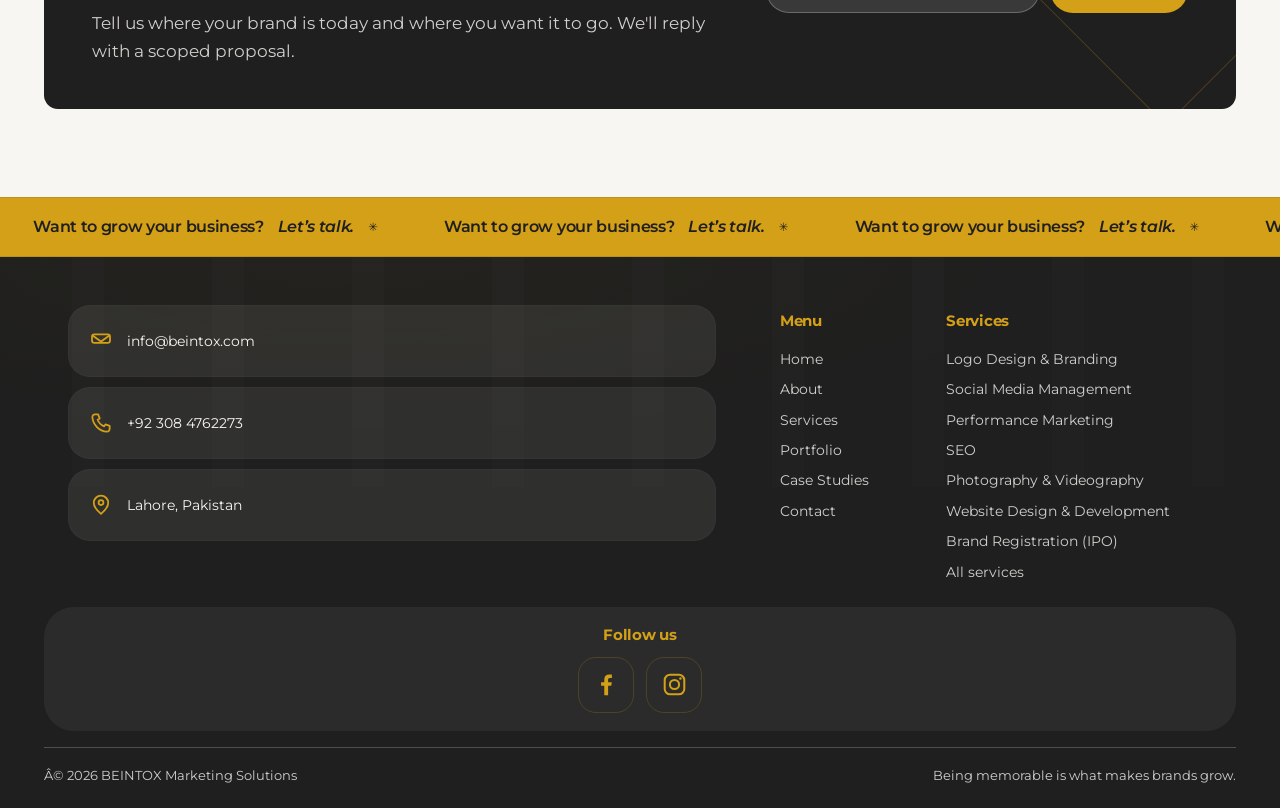
==== commit 9d9f80e1: "Update brands and comparison section" ====
--- a/index.html
+++ b/index.html
@@ -41,7 +41,7 @@
 </div></section>
 
 <section class="clients" aria-label="Clients"><div class="wrap">
- <h2 class="clients__label"><span>Brands</span><strong>We've Built Through Creative Branding</strong></h2>
+  <h2 class="clients__label"><span>Brands</span><strong>We've Worked With</strong></h2>
   <div class="marquee"><div class="marquee__track"><a href="portfolio.html#tomgai" class="logo-s" aria-label="Tomgai Chinese"><img src="assets/img/logos/tomgai.png" alt="Tomgai Chinese logo" width="891" height="263" loading="lazy" decoding="async"></a><a href="portfolio.html#twenty-two" class="logo-s" aria-label="Twenty Two"><img src="assets/img/logos/twentytwo.png" alt="Twenty Two logo" width="753" height="364" loading="lazy" decoding="async"></a><a href="portfolio.html#khyber-sajji" class="logo-l" aria-label="Khyber Sajji"><img src="assets/img/logos/khyber.png" alt="Khyber Sajji logo" width="562" height="682" loading="lazy" decoding="async"></a><a href="portfolio.html#shehar-e-lazzat" class="logo-l" aria-label="Shehar-e-Lazzat"><img src="assets/img/logos/shehar.png" alt="Shehar-e-Lazzat logo" width="707" height="631" loading="lazy" decoding="async"></a><span class="logo-xl" role="img" aria-label="Velvet Crunch"><img src="assets/img/logos/velvetcrunch.png" alt="Velvet Crunch logo" width="700" height="699" loading="lazy" decoding="async"></span><span class="logo-l" role="img" aria-label="Leatherifyy"><img src="assets/img/logos/leatherifyy.png" alt="Leatherifyy logo" width="800" height="501" loading="lazy" decoding="async"></span><a href="portfolio.html#tomgai" class="logo-s" aria-label="Tomgai Chinese"><img src="assets/img/logos/tomgai.png" alt="Tomgai Chinese logo" width="891" height="263" loading="lazy" decoding="async"></a><a href="portfolio.html#twenty-two" class="logo-s" aria-label="Twenty Two"><img src="assets/img/logos/twentytwo.png" alt="Twenty Two logo" width="753" height="364" loading="lazy" decoding="async"></a><a href="portfolio.html#khyber-sajji" class="logo-l" aria-label="Khyber Sajji"><img src="assets/img/logos/khyber.png" alt="Khyber Sajji logo" width="562" height="682" loading="lazy" decoding="async"></a><a href="portfolio.html#shehar-e-lazzat" class="logo-l" aria-label="Shehar-e-Lazzat"><img src="assets/img/logos/shehar.png" alt="Shehar-e-Lazzat logo" width="707" height="631" loading="lazy" decoding="async"></a><span class="logo-xl" role="img" aria-label="Velvet Crunch"><img src="assets/img/logos/velvetcrunch.png" alt="Velvet Crunch logo" width="700" height="699" loading="lazy" decoding="async"></span><span class="logo-l" role="img" aria-label="Leatherifyy"><img src="assets/img/logos/leatherifyy.png" alt="Leatherifyy logo" width="800" height="501" loading="lazy" decoding="async"></span><a tabindex="-1" aria-hidden="true" href="portfolio.html#tomgai" class="logo-s" aria-label="Tomgai Chinese"><img src="assets/img/logos/tomgai.png" alt="Tomgai Chinese logo" width="891" height="263" loading="lazy" decoding="async"></a><a tabindex="-1" aria-hidden="true" href="portfolio.html#twenty-two" class="logo-s" aria-label="Twenty Two"><img src="assets/img/logos/twentytwo.png" alt="Twenty Two logo" width="753" height="364" loading="lazy" decoding="async"></a><a tabindex="-1" aria-hidden="true" href="portfolio.html#khyber-sajji" class="logo-l" aria-label="Khyber Sajji"><img src="assets/img/logos/khyber.png" alt="Khyber Sajji logo" width="562" height="682" loading="lazy" decoding="async"></a><a tabindex="-1" aria-hidden="true" href="portfolio.html#shehar-e-lazzat" class="logo-l" aria-label="Shehar-e-Lazzat"><img src="assets/img/logos/shehar.png" alt="Shehar-e-Lazzat logo" width="707" height="631" loading="lazy" decoding="async"></a><span class="logo-xl" aria-hidden="true" aria-label="Velvet Crunch"><img src="assets/img/logos/velvetcrunch.png" alt="Velvet Crunch logo" width="700" height="699" loading="lazy" decoding="async"></span><span class="logo-l" aria-hidden="true" aria-label="Leatherifyy"><img src="assets/img/logos/leatherifyy.png" alt="Leatherifyy logo" width="800" height="501" loading="lazy" decoding="async"></span><a tabindex="-1" aria-hidden="true" href="portfolio.html#tomgai" class="logo-s" aria-label="Tomgai Chinese"><img src="assets/img/logos/tomgai.png" alt="Tomgai Chinese logo" width="891" height="263" loading="lazy" decoding="async"></a><a tabindex="-1" aria-hidden="true" href="portfolio.html#twenty-two" class="logo-s" aria-label="Twenty Two"><img src="assets/img/logos/twentytwo.png" alt="Twenty Two logo" width="753" height="364" loading="lazy" decoding="async"></a><a tabindex="-1" aria-hidden="true" href="portfolio.html#khyber-sajji" class="logo-l" aria-label="Khyber Sajji"><img src="assets/img/logos/khyber.png" alt="Khyber Sajji logo" width="562" height="682" loading="lazy" decoding="async"></a><a tabindex="-1" aria-hidden="true" href="portfolio.html#shehar-e-lazzat" class="logo-l" aria-label="Shehar-e-Lazzat"><img src="assets/img/logos/shehar.png" alt="Shehar-e-Lazzat logo" width="707" height="631" loading="lazy" decoding="async"></a><span class="logo-xl" aria-hidden="true" aria-label="Velvet Crunch"><img src="assets/img/logos/velvetcrunch.png" alt="Velvet Crunch logo" width="700" height="699" loading="lazy" decoding="async"></span><span class="logo-l" aria-hidden="true" aria-label="Leatherifyy"><img src="assets/img/logos/leatherifyy.png" alt="Leatherifyy logo" width="800" height="501" loading="lazy" decoding="async"></span></div></div>
 </div></section>
 
--- a/assets/css/style.css
+++ b/assets/css/style.css
@@ -835,13 +835,13 @@
 .service-comparison__side { overflow: hidden; padding: 28px clamp(22px, 3vw, 38px) 32px; border: 1px solid rgba(248, 246, 242, .14); border-radius: 22px; background: rgba(248, 246, 242, .025); }
 .service-comparison__side h3 { margin-bottom: 24px; color: rgba(248, 246, 242, .55); font-size: clamp(20px, 2vw, 26px); font-weight: 500; letter-spacing: -.03em; }
 .service-comparison__side ul { display: grid; gap: 21px; }
-.service-comparison__side li { display: flex; align-items: flex-start; gap: 14px; color: rgba(248, 246, 242, .84); font-size: clamp(14px, 1.35vw, 17px); line-height: 1.45; transition: transform 280ms var(--ease), color 280ms var(--ease); }
+.service-comparison__side li { display: flex; align-items: center; gap: 14px; color: rgba(248, 246, 242, .84); font-size: clamp(14px, 1.35vw, 17px); line-height: 1.45; transition: transform 280ms var(--ease), color 280ms var(--ease); }
 .service-comparison__side li:hover { transform: translateX(4px); color: #fff; }
 .service-comparison__side li span { flex: 0 0 16px; font-size: 20px; line-height: 1; }
 .service-comparison__side--other li span { color: rgba(248, 246, 242, .42); }
 .service-comparison__side--beintox { border-color: rgba(212, 160, 23, .22); background: radial-gradient(ellipse at 90% 0%, rgba(232, 65, 60, .18), transparent 45%), linear-gradient(145deg, rgba(212, 160, 23, .045), rgba(248, 246, 242, .012)); }
 .service-comparison__side--beintox h3 { color: var(--gold); font-weight: 600; }
-.service-comparison__side--beintox li span { color: var(--tomato); font-size: 18px; }
+.service-comparison__side--beintox li span { color: var(--gold); font-size: 18px; }
 @media (max-width: 760px) { .industries-strip__frame { grid-template-columns: 150px minmax(0, 1fr); gap: 14px; padding-inline: 18px; } .industries-strip__label { font-size: 11px; } .industries-strip__item { padding: 13px 21px; font-size: 18px; } .service-comparison__grid { gap: 16px; margin-top: 38px; } .service-comparison__side { padding: 23px 20px 25px; } .service-comparison__side ul { gap: 17px; } }
 @media (max-width: 560px) { .industries-strip__frame { grid-template-columns: 1fr; gap: 7px; padding: 12px 16px; } .industries-strip__label { font-size: 10px; } .industries-strip__item { padding: 11px 18px; font-size: 16px; } .service-comparison__title { font-size: clamp(34px, 9vw, 46px); } .service-comparison__grid { grid-template-columns: 1fr; } }
 @media (max-width: 760px) {
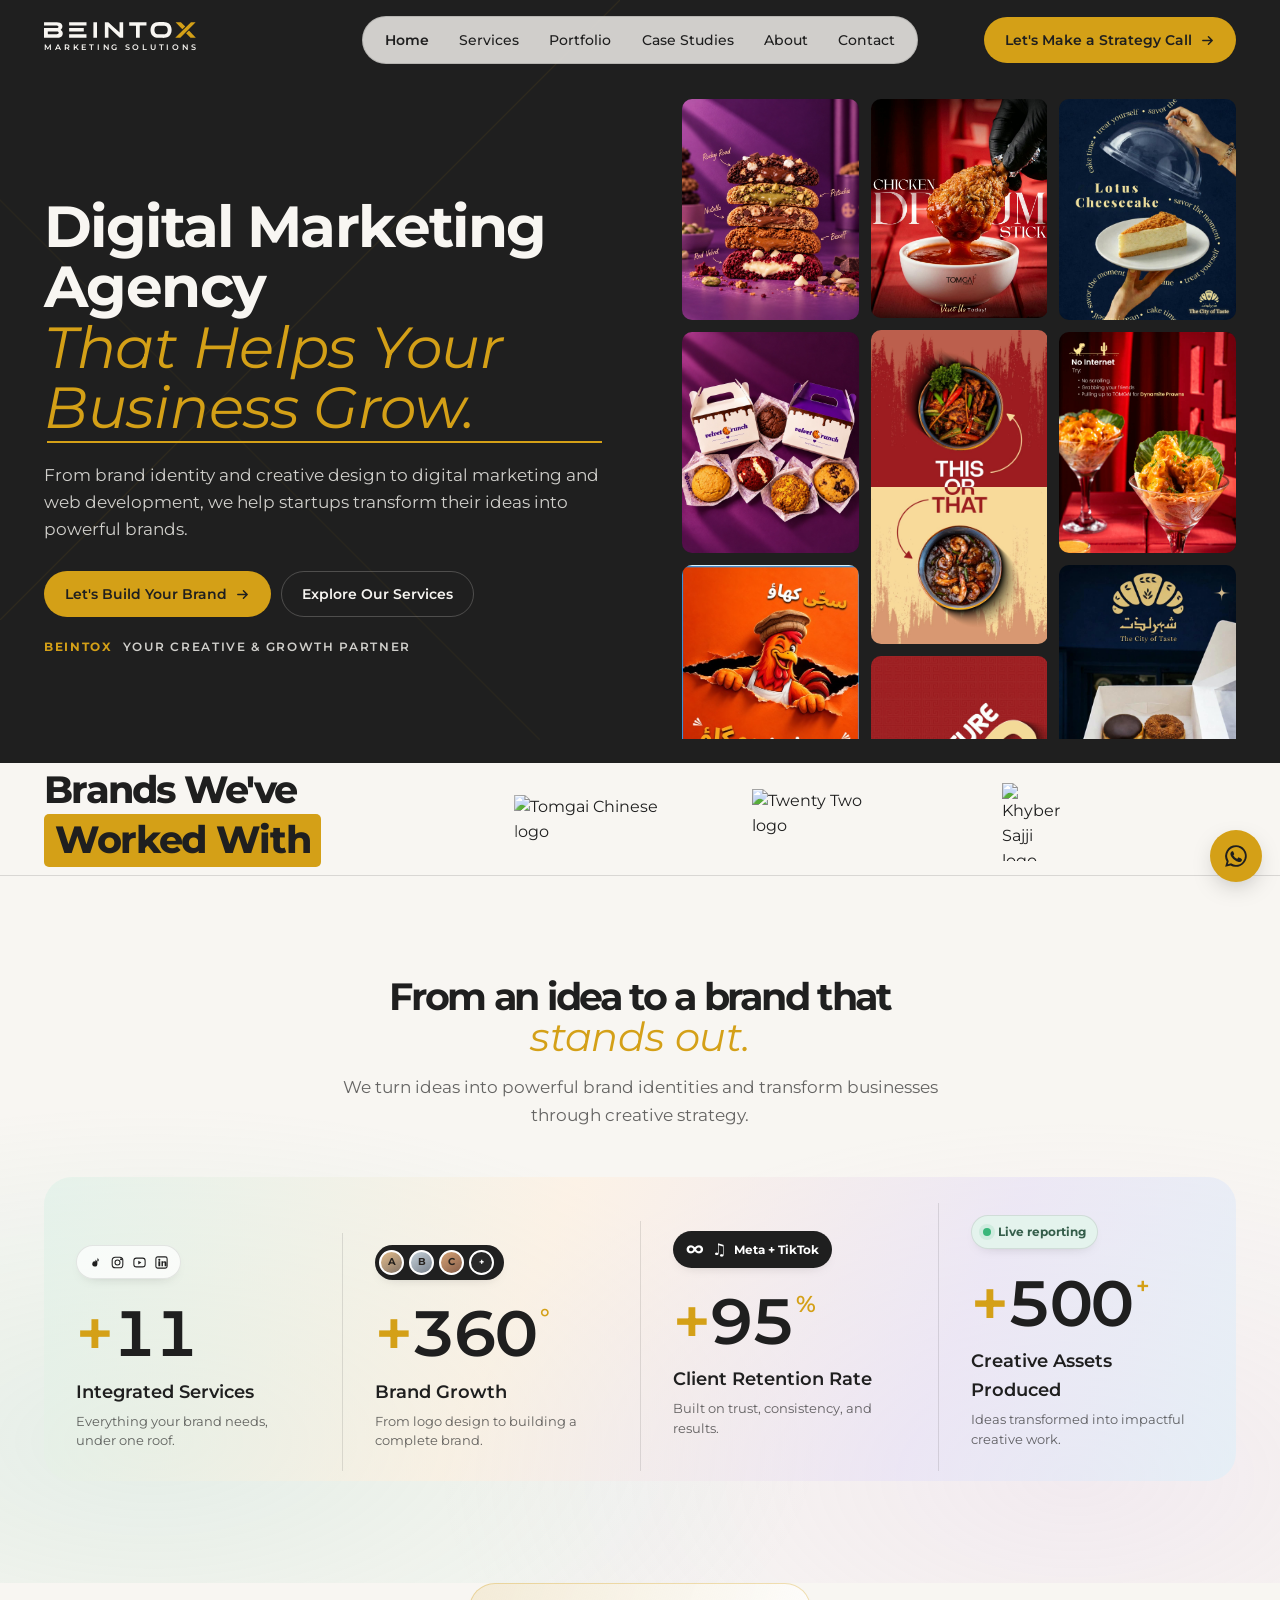
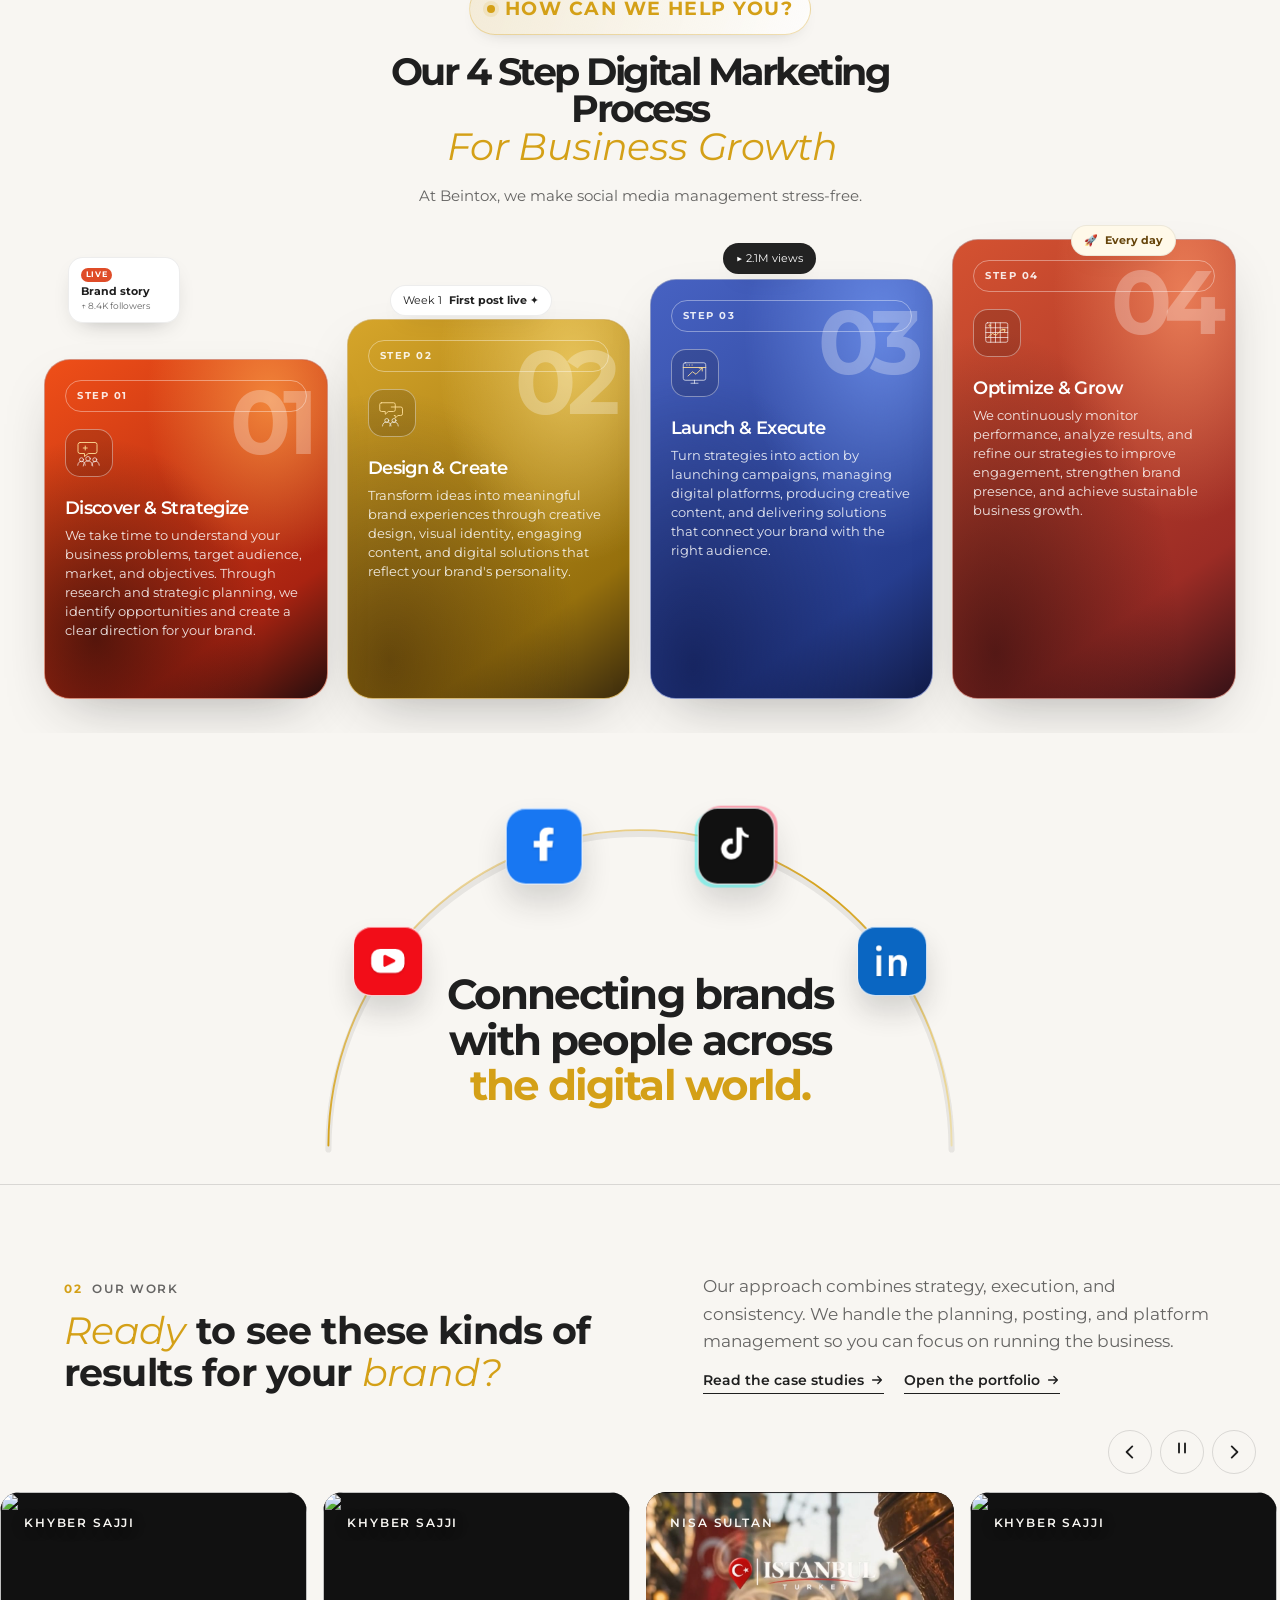
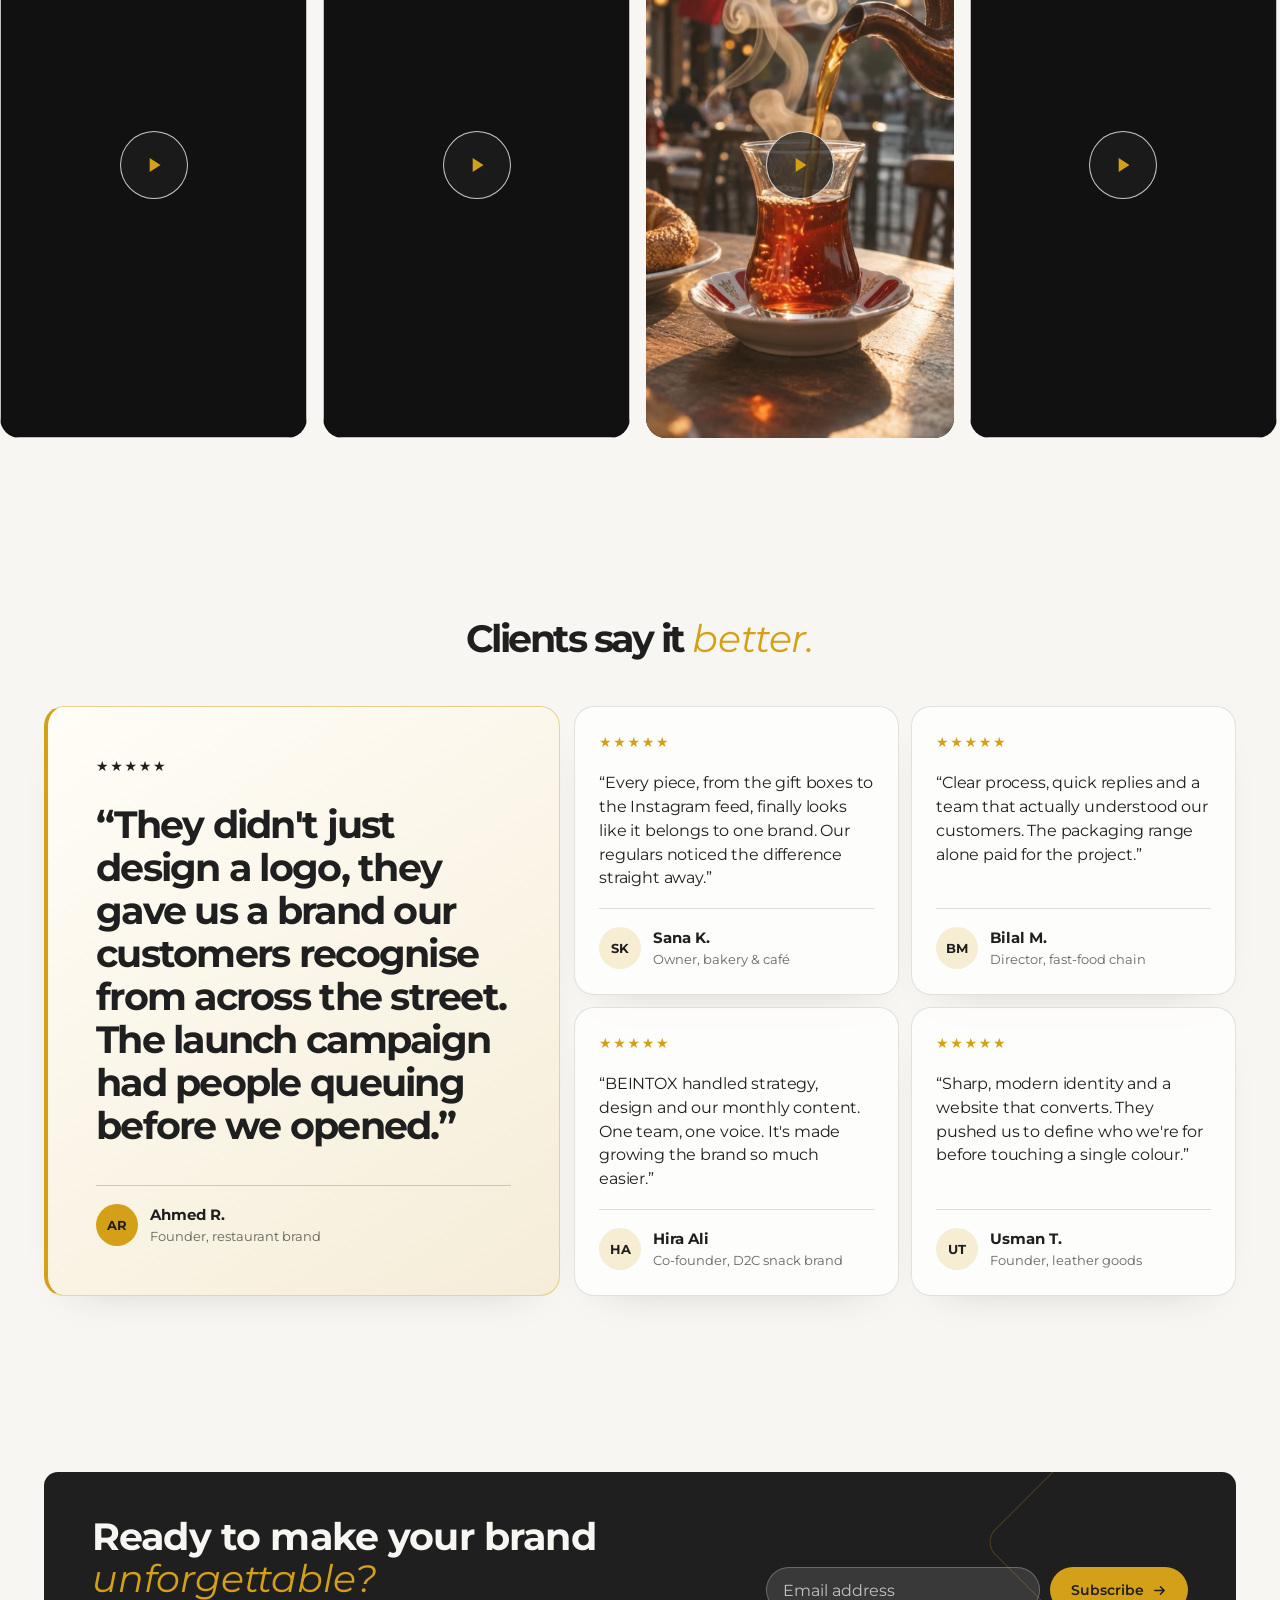
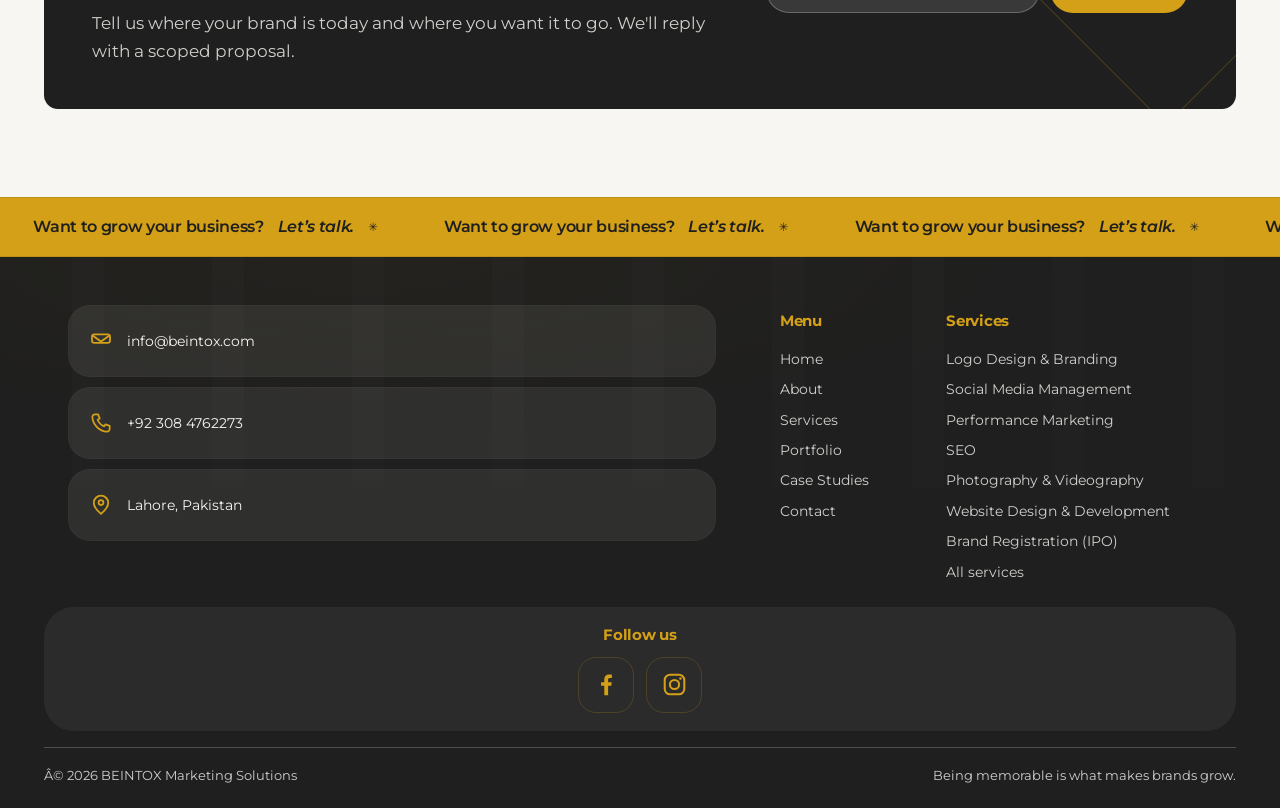
==== commit b54e793f: "Redesign client logo marquee layout" ====
--- a/index.html
+++ b/index.html
@@ -41,8 +41,8 @@
 </div></section>
 
 <section class="clients" aria-label="Clients"><div class="wrap">
-  <h2 class="clients__label"><span>Brands</span><strong>We've Worked With</strong></h2>
-  <div class="marquee"><div class="marquee__track"><a href="portfolio.html#tomgai" class="logo-s" aria-label="Tomgai Chinese"><img src="assets/img/logos/tomgai.png" alt="Tomgai Chinese logo" width="891" height="263" loading="lazy" decoding="async"></a><a href="portfolio.html#twenty-two" class="logo-s" aria-label="Twenty Two"><img src="assets/img/logos/twentytwo.png" alt="Twenty Two logo" width="753" height="364" loading="lazy" decoding="async"></a><a href="portfolio.html#khyber-sajji" class="logo-l" aria-label="Khyber Sajji"><img src="assets/img/logos/khyber.png" alt="Khyber Sajji logo" width="562" height="682" loading="lazy" decoding="async"></a><a href="portfolio.html#shehar-e-lazzat" class="logo-l" aria-label="Shehar-e-Lazzat"><img src="assets/img/logos/shehar.png" alt="Shehar-e-Lazzat logo" width="707" height="631" loading="lazy" decoding="async"></a><span class="logo-xl" role="img" aria-label="Velvet Crunch"><img src="assets/img/logos/velvetcrunch.png" alt="Velvet Crunch logo" width="700" height="699" loading="lazy" decoding="async"></span><span class="logo-l" role="img" aria-label="Leatherifyy"><img src="assets/img/logos/leatherifyy.png" alt="Leatherifyy logo" width="800" height="501" loading="lazy" decoding="async"></span><a href="portfolio.html#tomgai" class="logo-s" aria-label="Tomgai Chinese"><img src="assets/img/logos/tomgai.png" alt="Tomgai Chinese logo" width="891" height="263" loading="lazy" decoding="async"></a><a href="portfolio.html#twenty-two" class="logo-s" aria-label="Twenty Two"><img src="assets/img/logos/twentytwo.png" alt="Twenty Two logo" width="753" height="364" loading="lazy" decoding="async"></a><a href="portfolio.html#khyber-sajji" class="logo-l" aria-label="Khyber Sajji"><img src="assets/img/logos/khyber.png" alt="Khyber Sajji logo" width="562" height="682" loading="lazy" decoding="async"></a><a href="portfolio.html#shehar-e-lazzat" class="logo-l" aria-label="Shehar-e-Lazzat"><img src="assets/img/logos/shehar.png" alt="Shehar-e-Lazzat logo" width="707" height="631" loading="lazy" decoding="async"></a><span class="logo-xl" role="img" aria-label="Velvet Crunch"><img src="assets/img/logos/velvetcrunch.png" alt="Velvet Crunch logo" width="700" height="699" loading="lazy" decoding="async"></span><span class="logo-l" role="img" aria-label="Leatherifyy"><img src="assets/img/logos/leatherifyy.png" alt="Leatherifyy logo" width="800" height="501" loading="lazy" decoding="async"></span><a tabindex="-1" aria-hidden="true" href="portfolio.html#tomgai" class="logo-s" aria-label="Tomgai Chinese"><img src="assets/img/logos/tomgai.png" alt="Tomgai Chinese logo" width="891" height="263" loading="lazy" decoding="async"></a><a tabindex="-1" aria-hidden="true" href="portfolio.html#twenty-two" class="logo-s" aria-label="Twenty Two"><img src="assets/img/logos/twentytwo.png" alt="Twenty Two logo" width="753" height="364" loading="lazy" decoding="async"></a><a tabindex="-1" aria-hidden="true" href="portfolio.html#khyber-sajji" class="logo-l" aria-label="Khyber Sajji"><img src="assets/img/logos/khyber.png" alt="Khyber Sajji logo" width="562" height="682" loading="lazy" decoding="async"></a><a tabindex="-1" aria-hidden="true" href="portfolio.html#shehar-e-lazzat" class="logo-l" aria-label="Shehar-e-Lazzat"><img src="assets/img/logos/shehar.png" alt="Shehar-e-Lazzat logo" width="707" height="631" loading="lazy" decoding="async"></a><span class="logo-xl" aria-hidden="true" aria-label="Velvet Crunch"><img src="assets/img/logos/velvetcrunch.png" alt="Velvet Crunch logo" width="700" height="699" loading="lazy" decoding="async"></span><span class="logo-l" aria-hidden="true" aria-label="Leatherifyy"><img src="assets/img/logos/leatherifyy.png" alt="Leatherifyy logo" width="800" height="501" loading="lazy" decoding="async"></span><a tabindex="-1" aria-hidden="true" href="portfolio.html#tomgai" class="logo-s" aria-label="Tomgai Chinese"><img src="assets/img/logos/tomgai.png" alt="Tomgai Chinese logo" width="891" height="263" loading="lazy" decoding="async"></a><a tabindex="-1" aria-hidden="true" href="portfolio.html#twenty-two" class="logo-s" aria-label="Twenty Two"><img src="assets/img/logos/twentytwo.png" alt="Twenty Two logo" width="753" height="364" loading="lazy" decoding="async"></a><a tabindex="-1" aria-hidden="true" href="portfolio.html#khyber-sajji" class="logo-l" aria-label="Khyber Sajji"><img src="assets/img/logos/khyber.png" alt="Khyber Sajji logo" width="562" height="682" loading="lazy" decoding="async"></a><a tabindex="-1" aria-hidden="true" href="portfolio.html#shehar-e-lazzat" class="logo-l" aria-label="Shehar-e-Lazzat"><img src="assets/img/logos/shehar.png" alt="Shehar-e-Lazzat logo" width="707" height="631" loading="lazy" decoding="async"></a><span class="logo-xl" aria-hidden="true" aria-label="Velvet Crunch"><img src="assets/img/logos/velvetcrunch.png" alt="Velvet Crunch logo" width="700" height="699" loading="lazy" decoding="async"></span><span class="logo-l" aria-hidden="true" aria-label="Leatherifyy"><img src="assets/img/logos/leatherifyy.png" alt="Leatherifyy logo" width="800" height="501" loading="lazy" decoding="async"></span></div></div>
+  <h2 class="clients__label"><span>Brands We've</span><strong>Worked With</strong></h2>
+  <div class="marquee" aria-label="Our client brands"><div class="marquee__track"><div class="marquee__group"><a href="portfolio.html#tomgai" class="logo-s" aria-label="Tomgai Chinese"><img src="assets/img/logos/tomgai.png" alt="Tomgai Chinese logo" width="891" height="263" loading="lazy" decoding="async"></a><a href="portfolio.html#twenty-two" class="logo-s" aria-label="Twenty Two"><img src="assets/img/logos/twentytwo.png" alt="Twenty Two logo" width="753" height="364" loading="lazy" decoding="async"></a><a href="portfolio.html#khyber-sajji" class="logo-l" aria-label="Khyber Sajji"><img src="assets/img/logos/khyber.png" alt="Khyber Sajji logo" width="562" height="682" loading="lazy" decoding="async"></a><a href="portfolio.html#shehar-e-lazzat" class="logo-l" aria-label="Shehar-e-Lazzat"><img src="assets/img/logos/shehar.png" alt="Shehar-e-Lazzat logo" width="707" height="631" loading="lazy" decoding="async"></a><span class="logo-xl" role="img" aria-label="Velvet Crunch"><img src="assets/img/logos/velvetcrunch.png" alt="Velvet Crunch logo" width="700" height="699" loading="lazy" decoding="async"></span><span class="logo-l" role="img" aria-label="Leatherifyy"><img src="assets/img/logos/leatherifyy.png" alt="Leatherifyy logo" width="800" height="501" loading="lazy" decoding="async"></span><a href="portfolio.html#tomgai" class="logo-s" aria-label="Tomgai Chinese"><img src="assets/img/logos/tomgai.png" alt="Tomgai Chinese logo" width="891" height="263" loading="lazy" decoding="async"></a><a href="portfolio.html#twenty-two" class="logo-s" aria-label="Twenty Two"><img src="assets/img/logos/twentytwo.png" alt="Twenty Two logo" width="753" height="364" loading="lazy" decoding="async"></a><a href="portfolio.html#khyber-sajji" class="logo-l" aria-label="Khyber Sajji"><img src="assets/img/logos/khyber.png" alt="Khyber Sajji logo" width="562" height="682" loading="lazy" decoding="async"></a><a href="portfolio.html#shehar-e-lazzat" class="logo-l" aria-label="Shehar-e-Lazzat"><img src="assets/img/logos/shehar.png" alt="Shehar-e-Lazzat logo" width="707" height="631" loading="lazy" decoding="async"></a><span class="logo-xl" role="img" aria-label="Velvet Crunch"><img src="assets/img/logos/velvetcrunch.png" alt="Velvet Crunch logo" width="700" height="699" loading="lazy" decoding="async"></span><span class="logo-l" role="img" aria-label="Leatherifyy"><img src="assets/img/logos/leatherifyy.png" alt="Leatherifyy logo" width="800" height="501" loading="lazy" decoding="async"></span></div><div class="marquee__group" aria-hidden="true" inert><a tabindex="-1" aria-hidden="true" href="portfolio.html#tomgai" class="logo-s" aria-label="Tomgai Chinese"><img src="assets/img/logos/tomgai.png" alt="Tomgai Chinese logo" width="891" height="263" loading="lazy" decoding="async"></a><a tabindex="-1" aria-hidden="true" href="portfolio.html#twenty-two" class="logo-s" aria-label="Twenty Two"><img src="assets/img/logos/twentytwo.png" alt="Twenty Two logo" width="753" height="364" loading="lazy" decoding="async"></a><a tabindex="-1" aria-hidden="true" href="portfolio.html#khyber-sajji" class="logo-l" aria-label="Khyber Sajji"><img src="assets/img/logos/khyber.png" alt="Khyber Sajji logo" width="562" height="682" loading="lazy" decoding="async"></a><a tabindex="-1" aria-hidden="true" href="portfolio.html#shehar-e-lazzat" class="logo-l" aria-label="Shehar-e-Lazzat"><img src="assets/img/logos/shehar.png" alt="Shehar-e-Lazzat logo" width="707" height="631" loading="lazy" decoding="async"></a><span class="logo-xl" aria-hidden="true" aria-label="Velvet Crunch"><img src="assets/img/logos/velvetcrunch.png" alt="Velvet Crunch logo" width="700" height="699" loading="lazy" decoding="async"></span><span class="logo-l" aria-hidden="true" aria-label="Leatherifyy"><img src="assets/img/logos/leatherifyy.png" alt="Leatherifyy logo" width="800" height="501" loading="lazy" decoding="async"></span><a tabindex="-1" aria-hidden="true" href="portfolio.html#tomgai" class="logo-s" aria-label="Tomgai Chinese"><img src="assets/img/logos/tomgai.png" alt="Tomgai Chinese logo" width="891" height="263" loading="lazy" decoding="async"></a><a tabindex="-1" aria-hidden="true" href="portfolio.html#twenty-two" class="logo-s" aria-label="Twenty Two"><img src="assets/img/logos/twentytwo.png" alt="Twenty Two logo" width="753" height="364" loading="lazy" decoding="async"></a><a tabindex="-1" aria-hidden="true" href="portfolio.html#khyber-sajji" class="logo-l" aria-label="Khyber Sajji"><img src="assets/img/logos/khyber.png" alt="Khyber Sajji logo" width="562" height="682" loading="lazy" decoding="async"></a><a tabindex="-1" aria-hidden="true" href="portfolio.html#shehar-e-lazzat" class="logo-l" aria-label="Shehar-e-Lazzat"><img src="assets/img/logos/shehar.png" alt="Shehar-e-Lazzat logo" width="707" height="631" loading="lazy" decoding="async"></a><span class="logo-xl" aria-hidden="true" aria-label="Velvet Crunch"><img src="assets/img/logos/velvetcrunch.png" alt="Velvet Crunch logo" width="700" height="699" loading="lazy" decoding="async"></span><span class="logo-l" aria-hidden="true" aria-label="Leatherifyy"><img src="assets/img/logos/leatherifyy.png" alt="Leatherifyy logo" width="800" height="501" loading="lazy" decoding="async"></span></div></div></div>
 </div></section>
 
 <section class="kband"><div class="wrap">
--- a/assets/css/style.css
+++ b/assets/css/style.css
@@ -233,26 +233,23 @@
 
 /* ---------- 9. Client strip (slow marquee, pauses on hover) ---------- */
 .clients { background: var(--paper); border-bottom: 1px solid var(--line); }
-.clients .wrap { display: grid; grid-template-columns: minmax(400px, .9fr) minmax(0, 1.45fr); align-items: center; gap: clamp(24px, 3vw, 40px); }
-.clients__label { display: flex; align-items: center; gap: 10px; margin: 0; white-space: nowrap; font-size: clamp(21px, 2.15vw, 30px); font-weight: 750; letter-spacing: -.045em; line-height: 1; color: var(--ink); animation: client-label-in 700ms var(--ease) both; }
-.clients__label strong { display: inline-block; padding: 8px 12px 9px; border-radius: 5px; background: var(--gold); color: var(--ink); font: inherit; letter-spacing: -.035em; }
-@keyframes client-label-in { from { opacity: 0; translate: -10px 0; } to { opacity: 1; translate: 0 0; } }
-.marquee { overflow: hidden; -webkit-mask-image: linear-gradient(90deg, transparent, #000 7%, #000 93%, transparent); mask-image: linear-gradient(90deg, transparent, #000 7%, #000 93%, transparent); }
+.clients .wrap { display: grid; grid-template-columns: minmax(230px, .8fr) minmax(0, 1.5fr); align-items: center; gap: clamp(24px, 3vw, 40px); }
+.clients__label { display: grid; justify-items: start; gap: 5px; min-width: 0; margin: 0; white-space: nowrap; font-size: clamp(24px, 2.5vw, 34px); font-weight: 750; letter-spacing: -.045em; line-height: 1; color: var(--ink); }
+.clients__label strong { display: inline-block; padding: 7px 11px 8px; border-radius: 5px; background: var(--gold); color: var(--ink); font: inherit; letter-spacing: -.035em; }
+.marquee { min-width: 0; overflow: hidden; -webkit-mask-image: linear-gradient(90deg, transparent, #000 5%, #000 95%, transparent); mask-image: linear-gradient(90deg, transparent, #000 5%, #000 95%, transparent); }
 .marquee__track { display: flex; width: max-content; animation: marquee 60s linear infinite; }
+.marquee__group { display: flex; flex: none; }
 .marquee:hover .marquee__track, .marquee:focus-within .marquee__track { animation-play-state: paused; }
-.marquee__track > * { flex: none; display: grid; place-items: center; width: 220px; height: 112px; padding: 20px 30px; }
+.marquee__group > * { flex: none; display: grid; place-items: center; width: 220px; height: 112px; padding: 20px 30px; }
 .marquee__track img { max-height: 60px; max-width: 100%; width: auto; object-fit: contain; }
 .marquee__track .logo-l img { max-height: 78px; } .marquee__track .logo-xl { padding-block: 12px; } .marquee__track .logo-xl img { max-height: 84px; }
 @keyframes marquee { to { transform: translateX(-50%); } }
-@media (prefers-reduced-motion: reduce) { .marquee__track, .clients__label { animation: none; } }
-@media (max-width: 1000px) {
+@media (prefers-reduced-motion: reduce) { .marquee__track { animation: none; } }
+@media (max-width: 760px) {
   .clients .wrap { grid-template-columns: minmax(0, 1fr); gap: 12px; }
-  .clients__label { white-space: normal; }
+  .clients__label { font-size: clamp(22px, 6vw, 28px); }
   .marquee { width: 100%; min-width: 0; }
-}
-@media (max-width: 760px) {
-  .clients__label { padding-top: 18px; font-size: clamp(22px, 6vw, 28px); }
-  .marquee__track > * { width: 150px; height: 88px; padding: 14px 20px; }
+  .marquee__group > * { width: 150px; height: 88px; padding: 14px 20px; }
   .marquee__track img { max-height: 46px; } .marquee__track .logo-l img { max-height: 58px; } .marquee__track .logo-xl { padding-block: 10px; } .marquee__track .logo-xl img { max-height: 64px; }
 }
 
